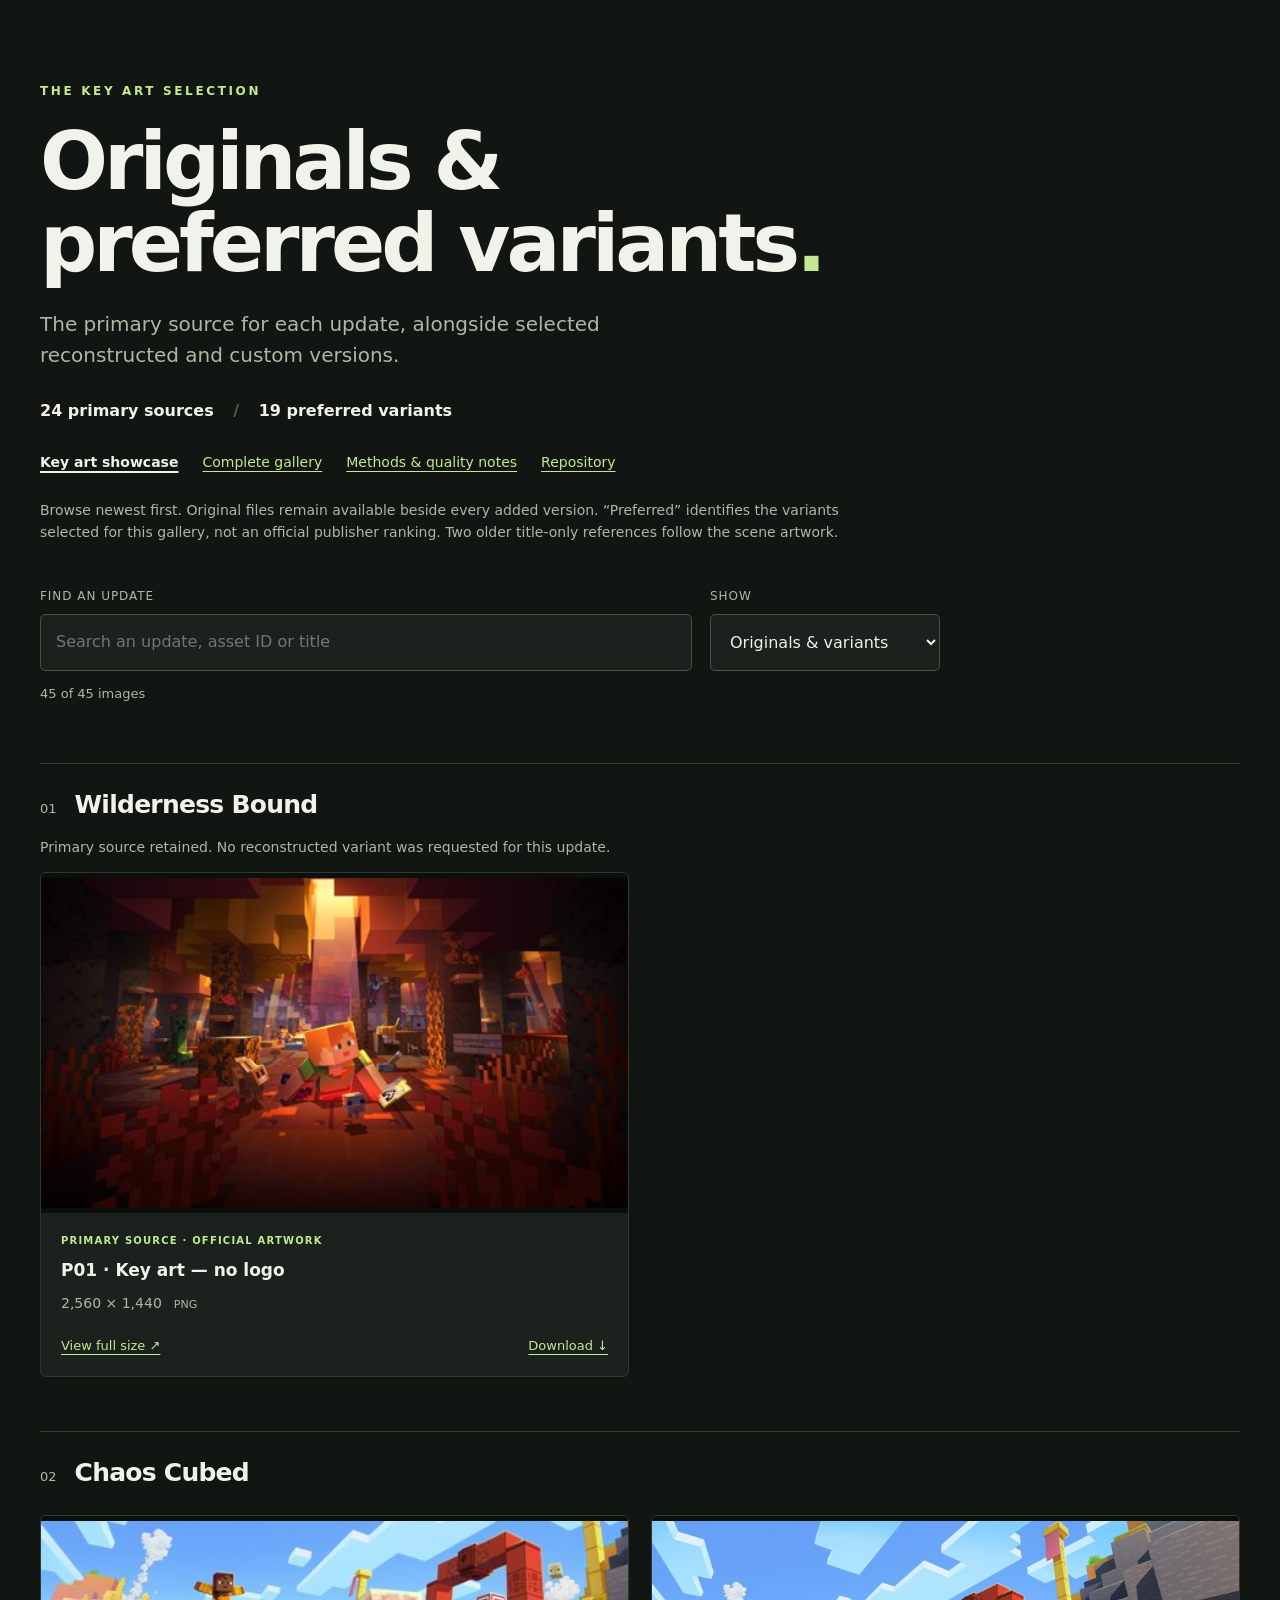
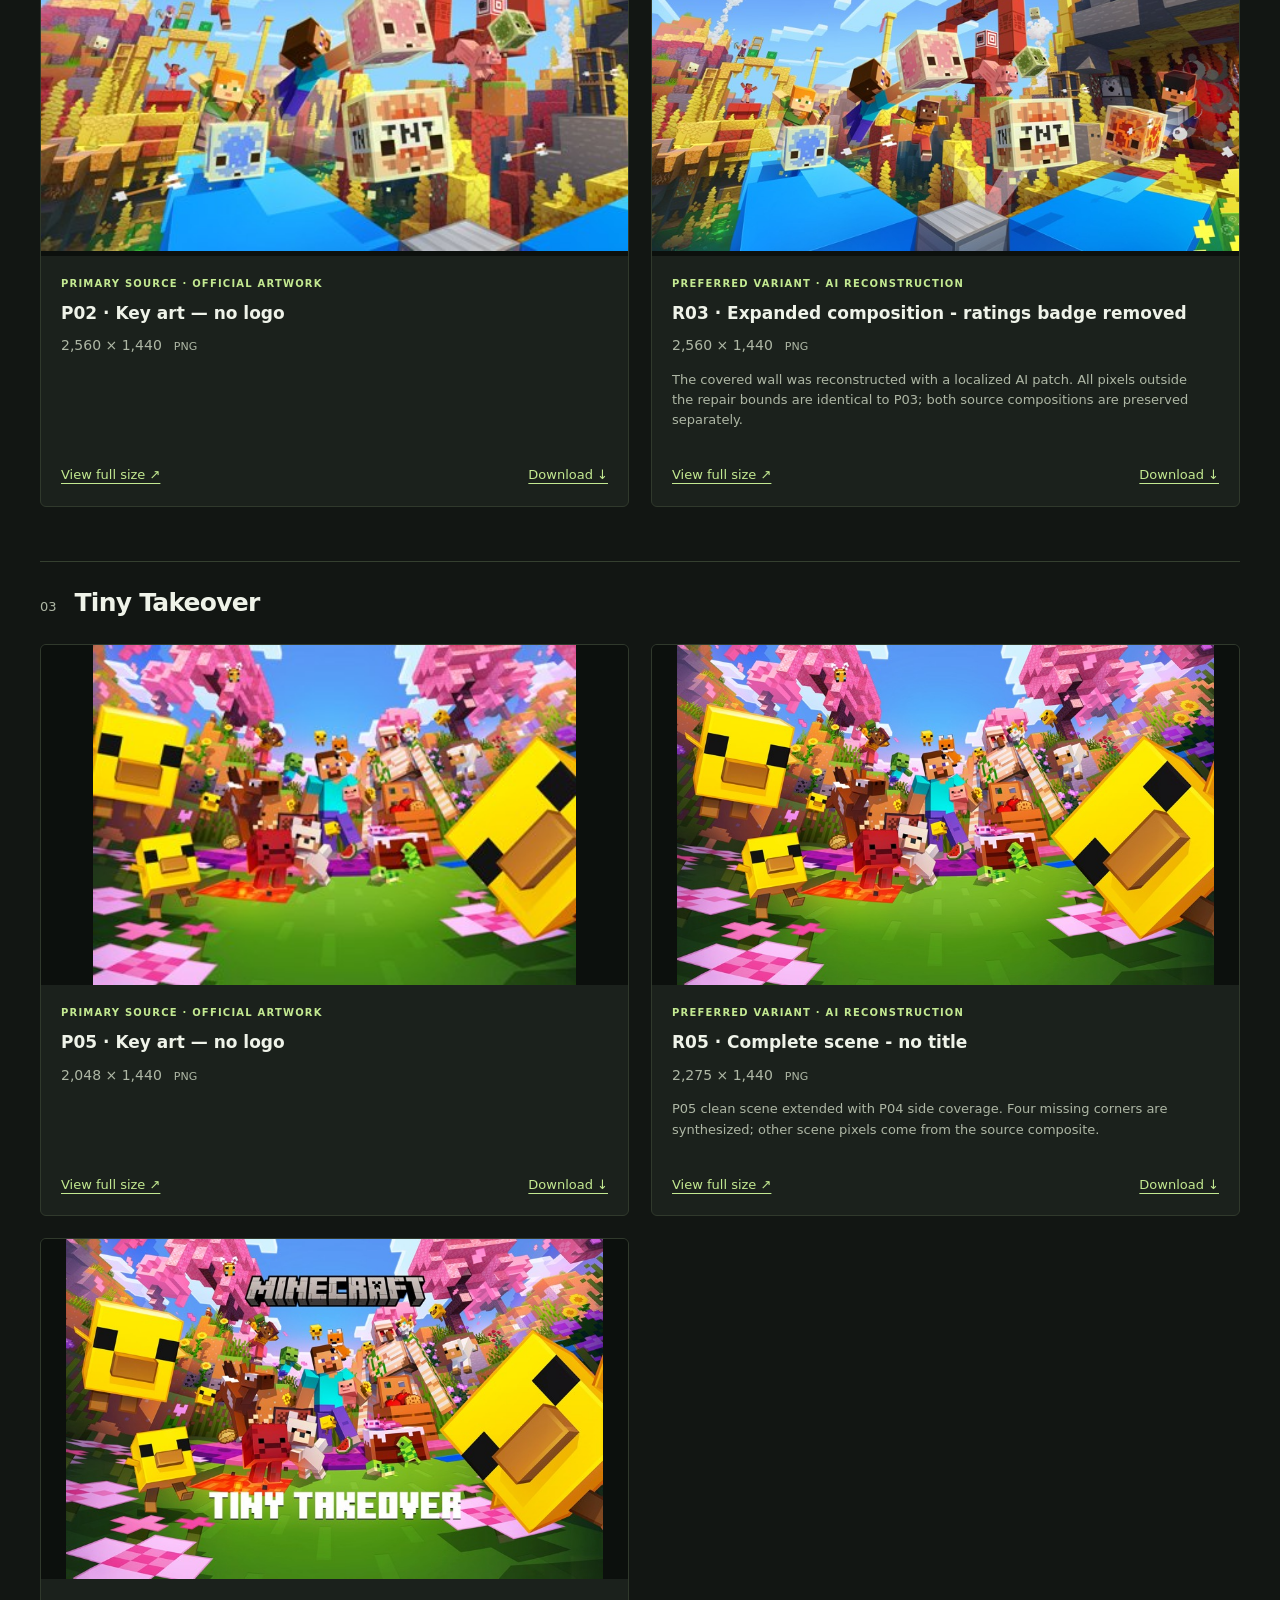
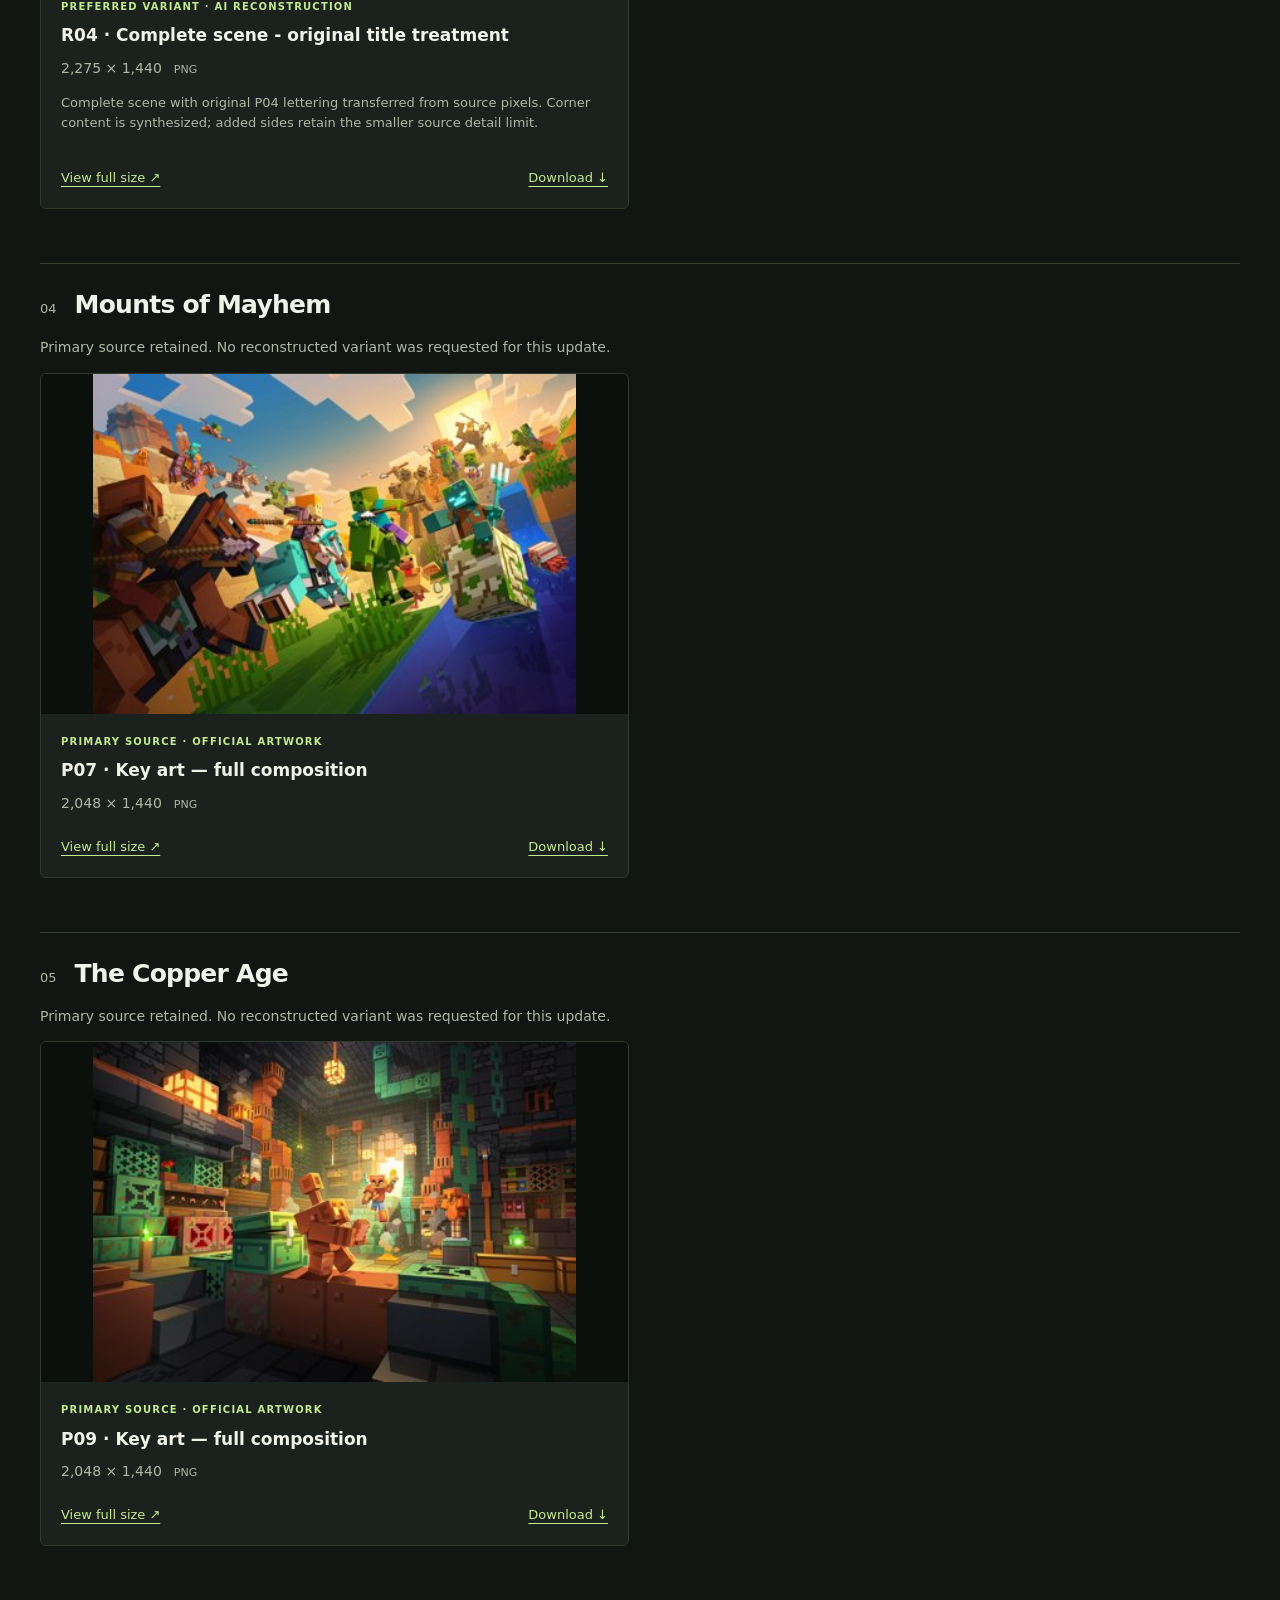
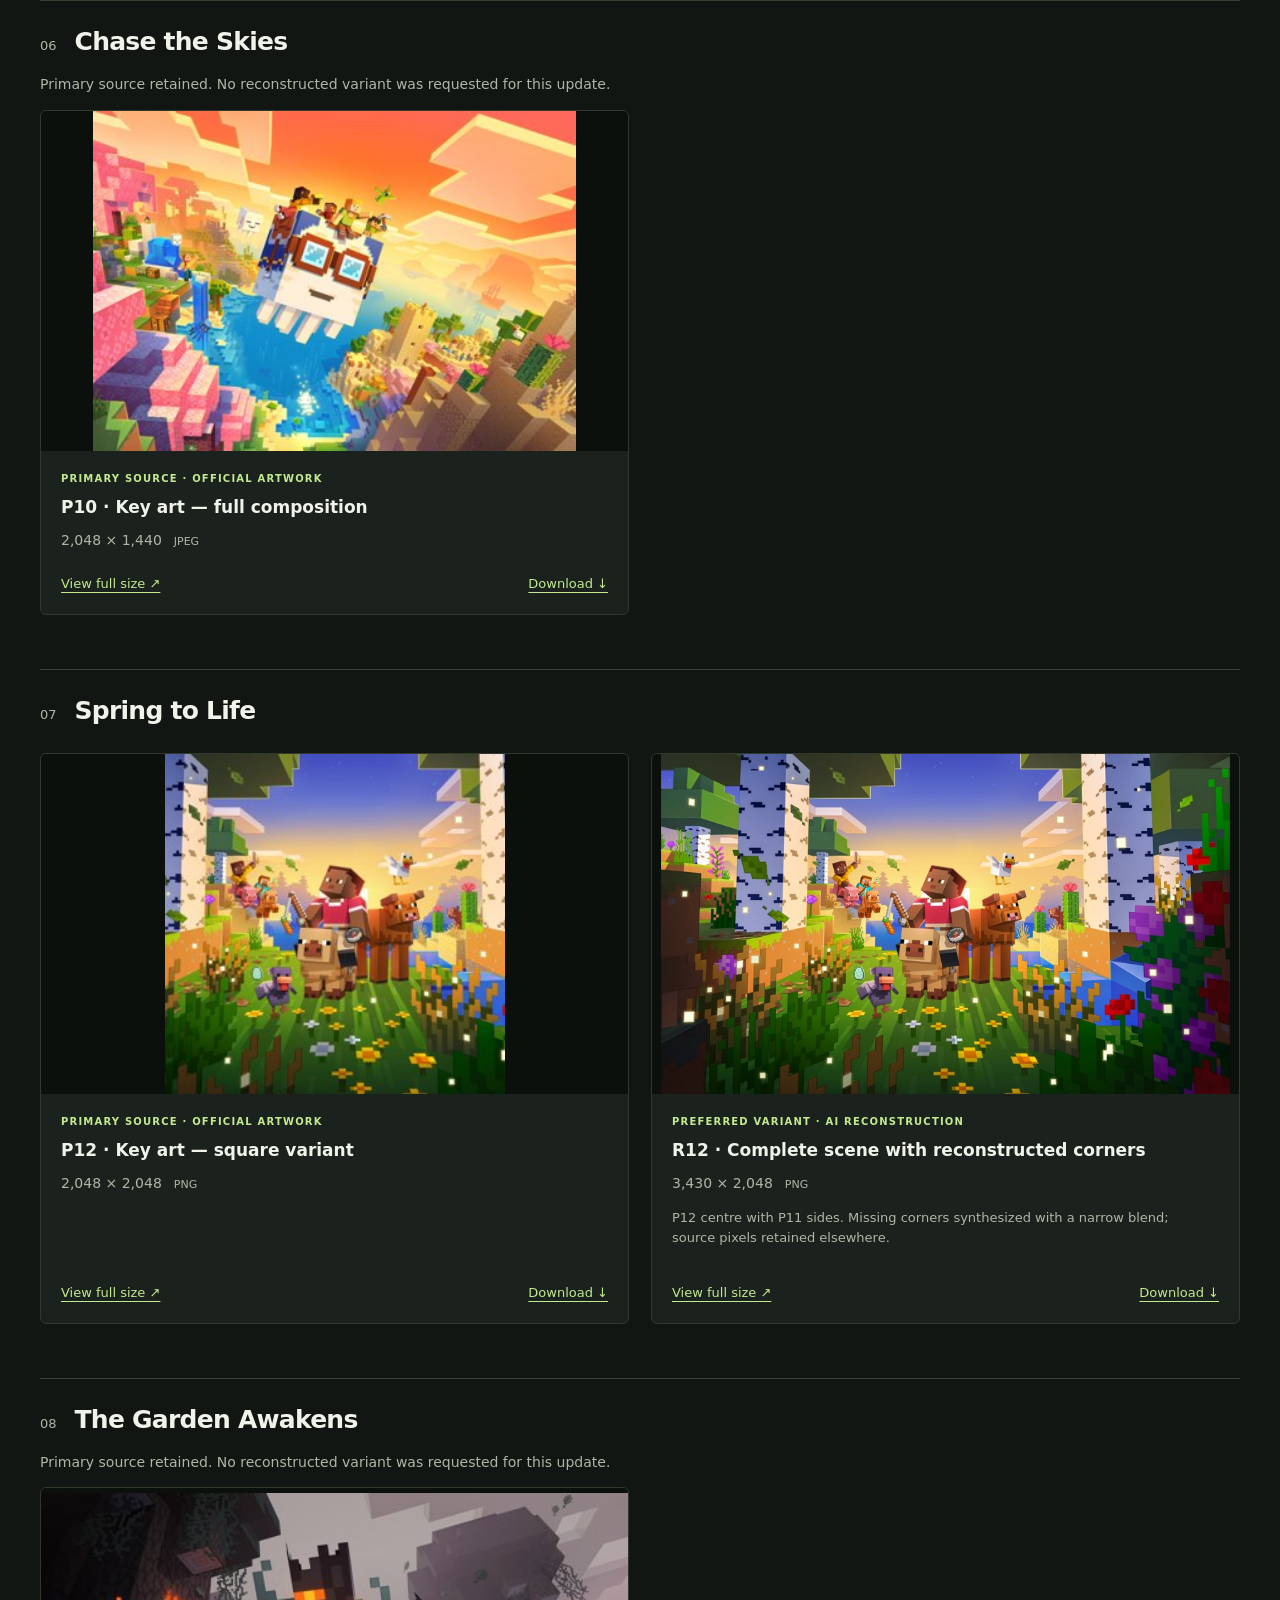
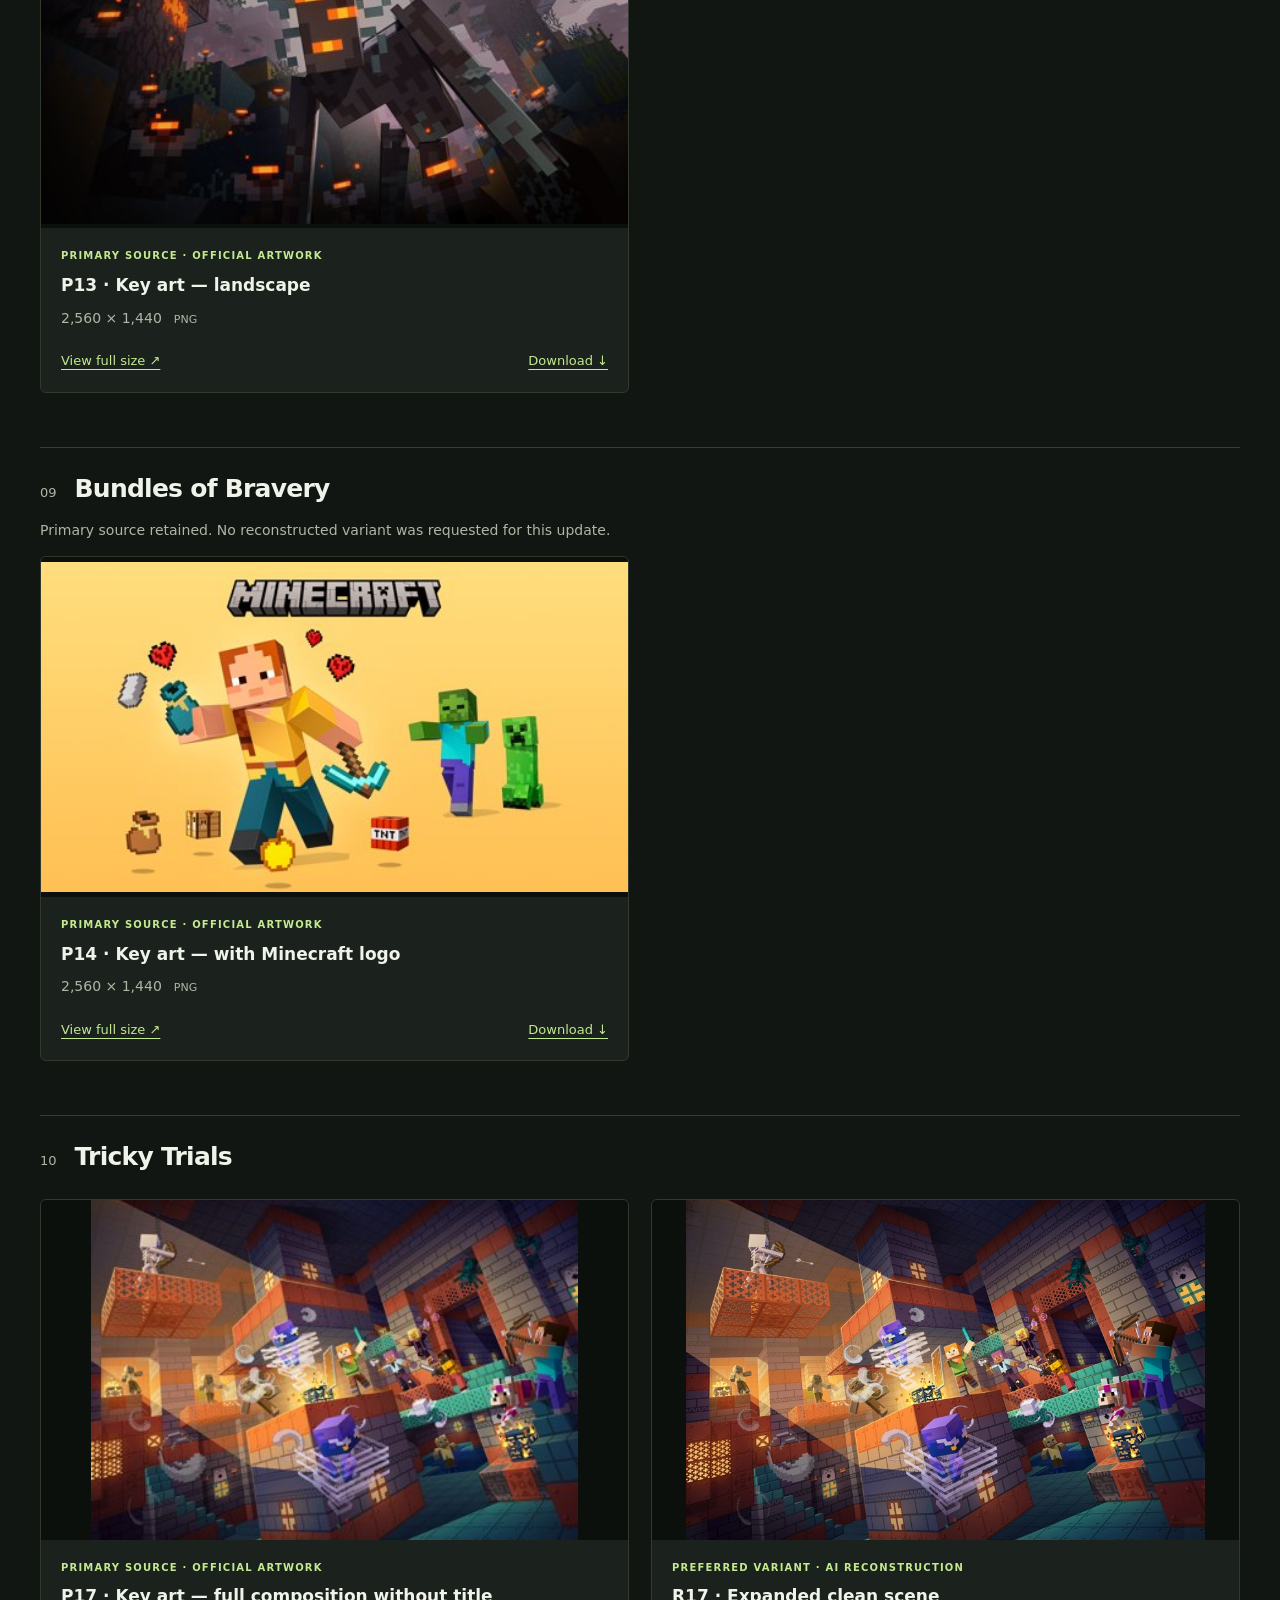
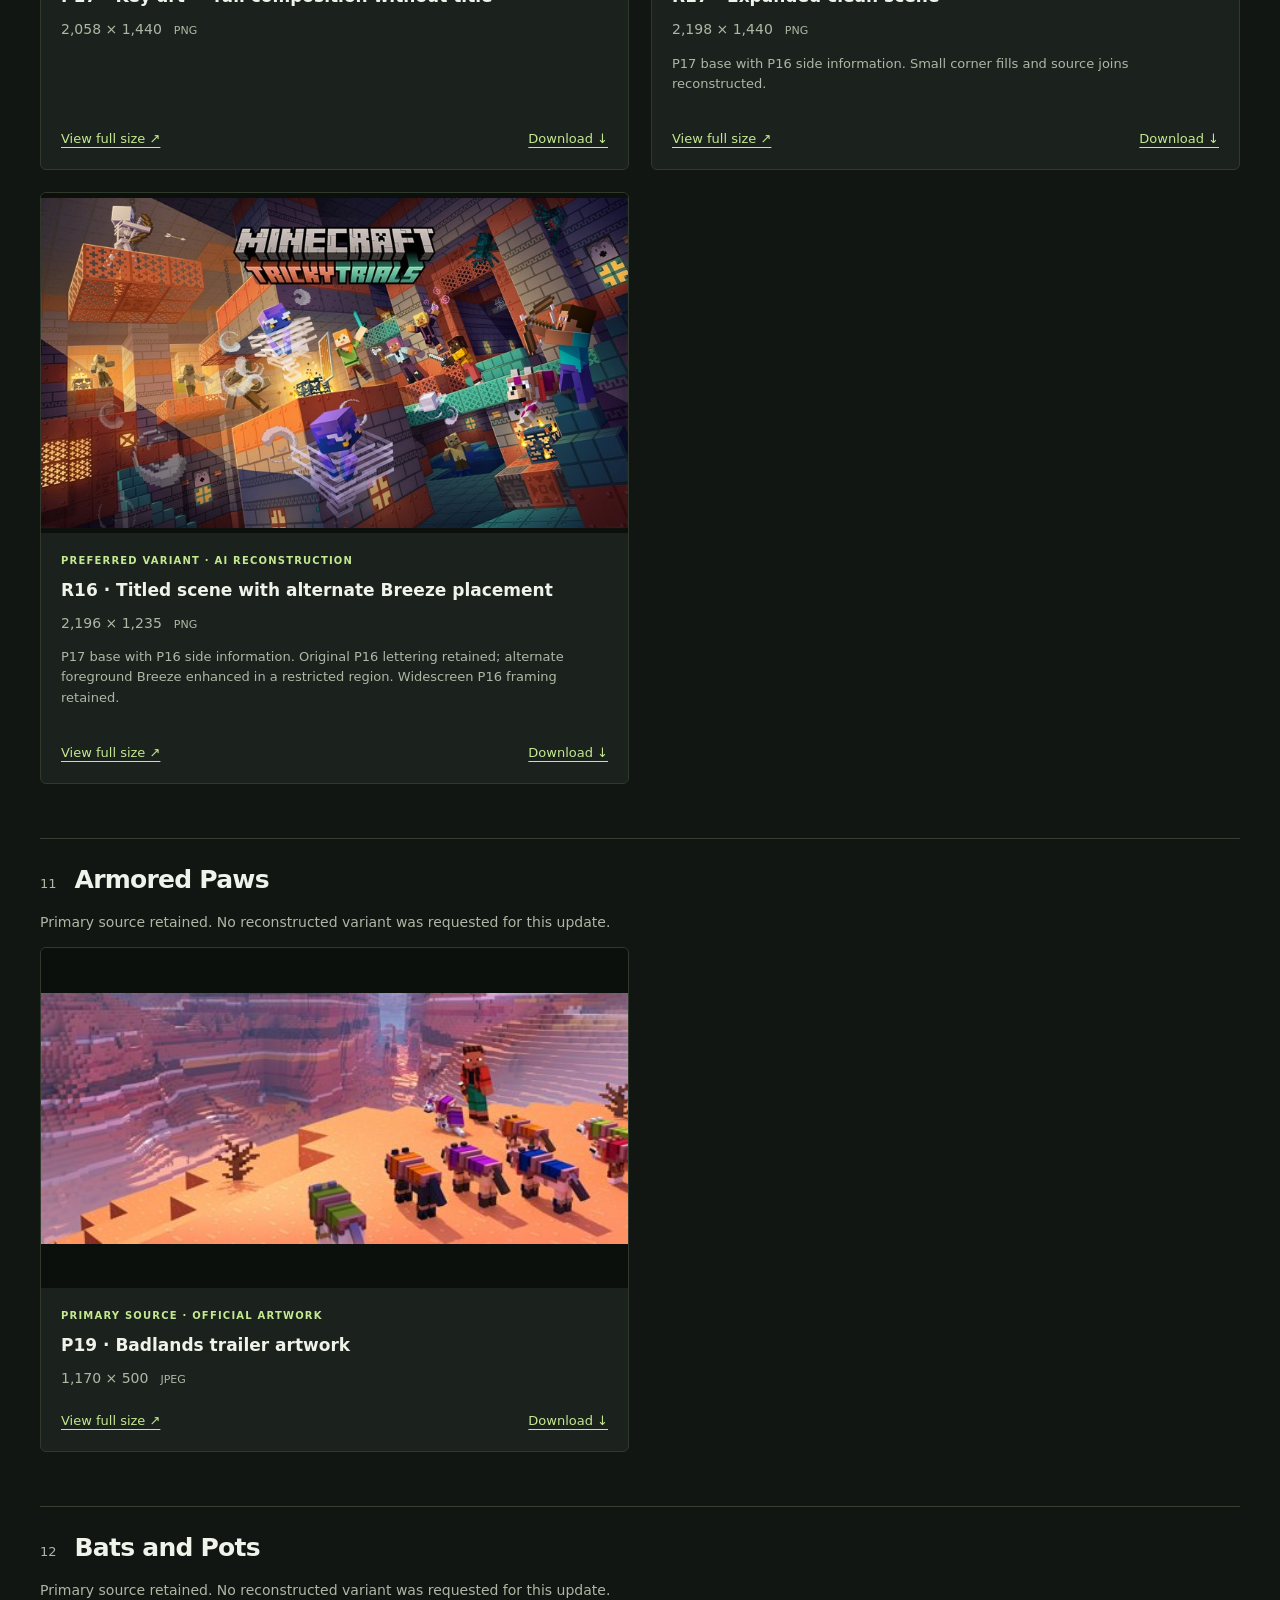
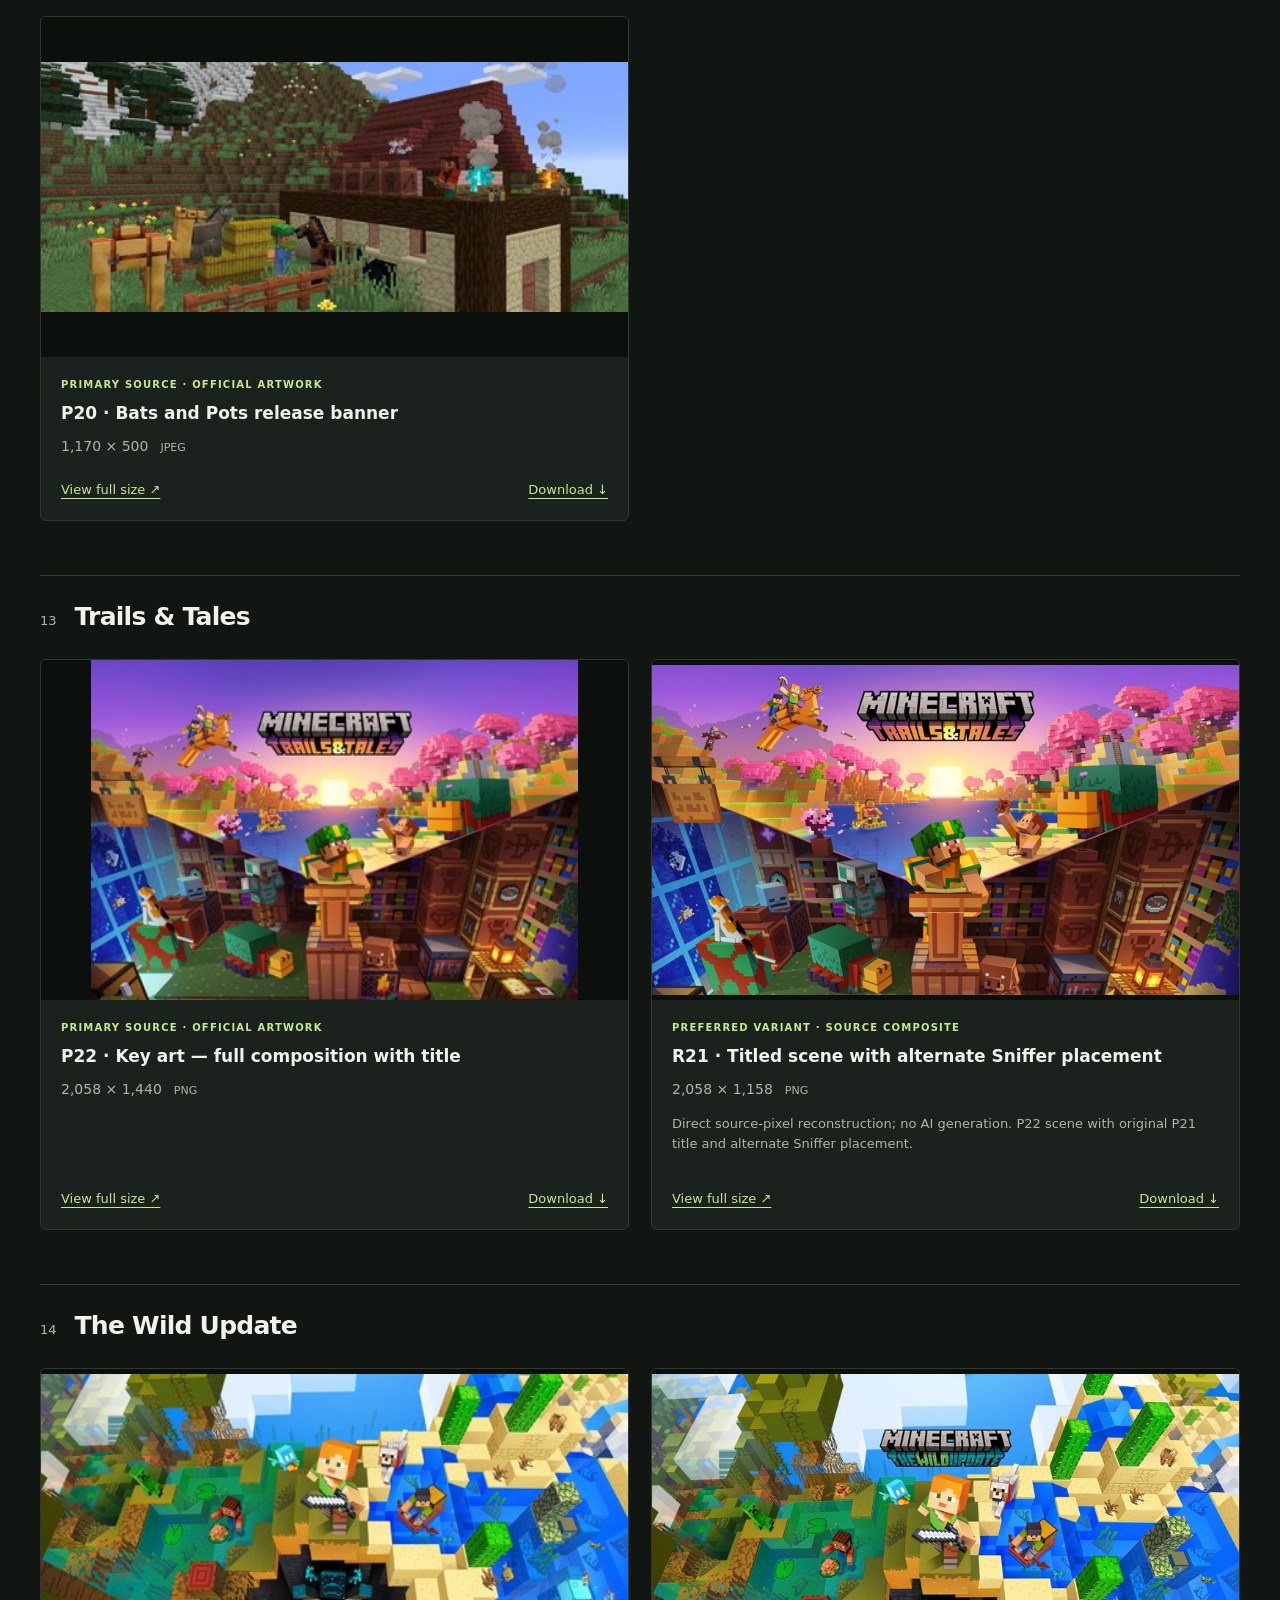
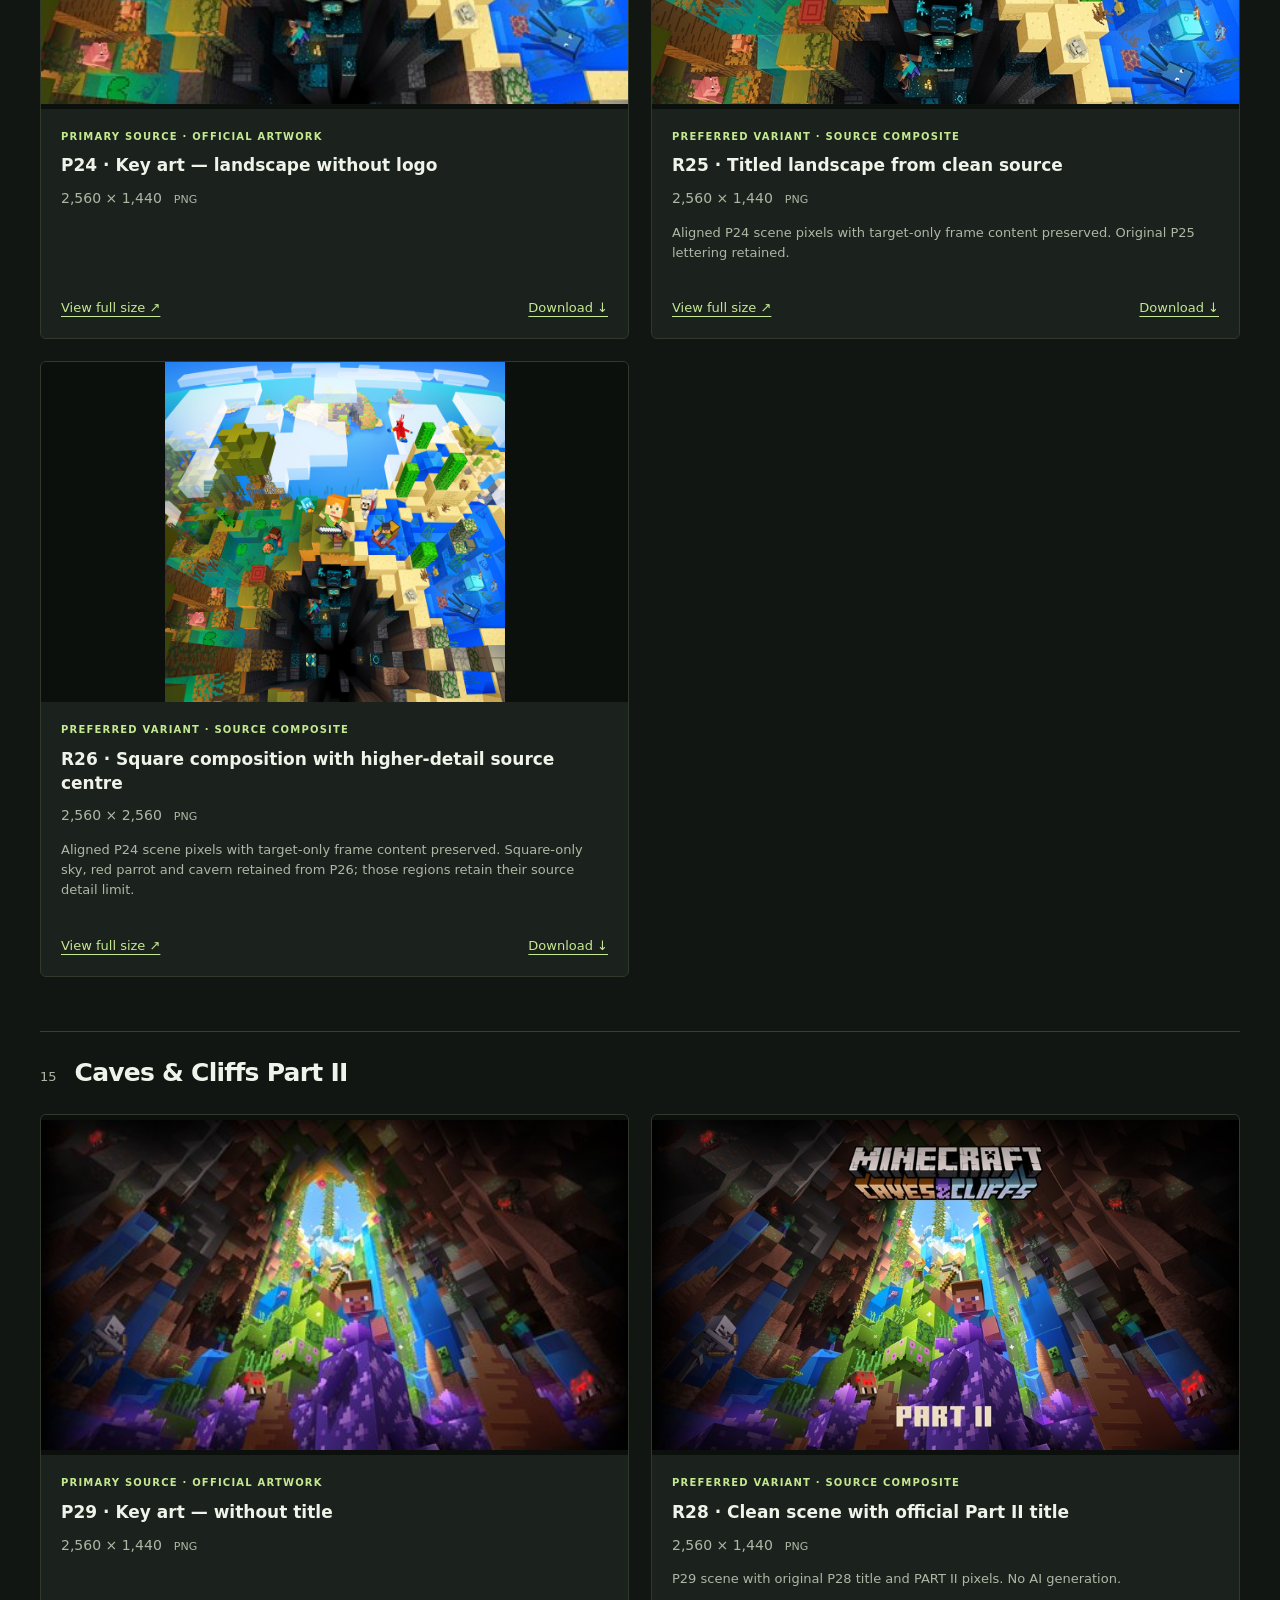
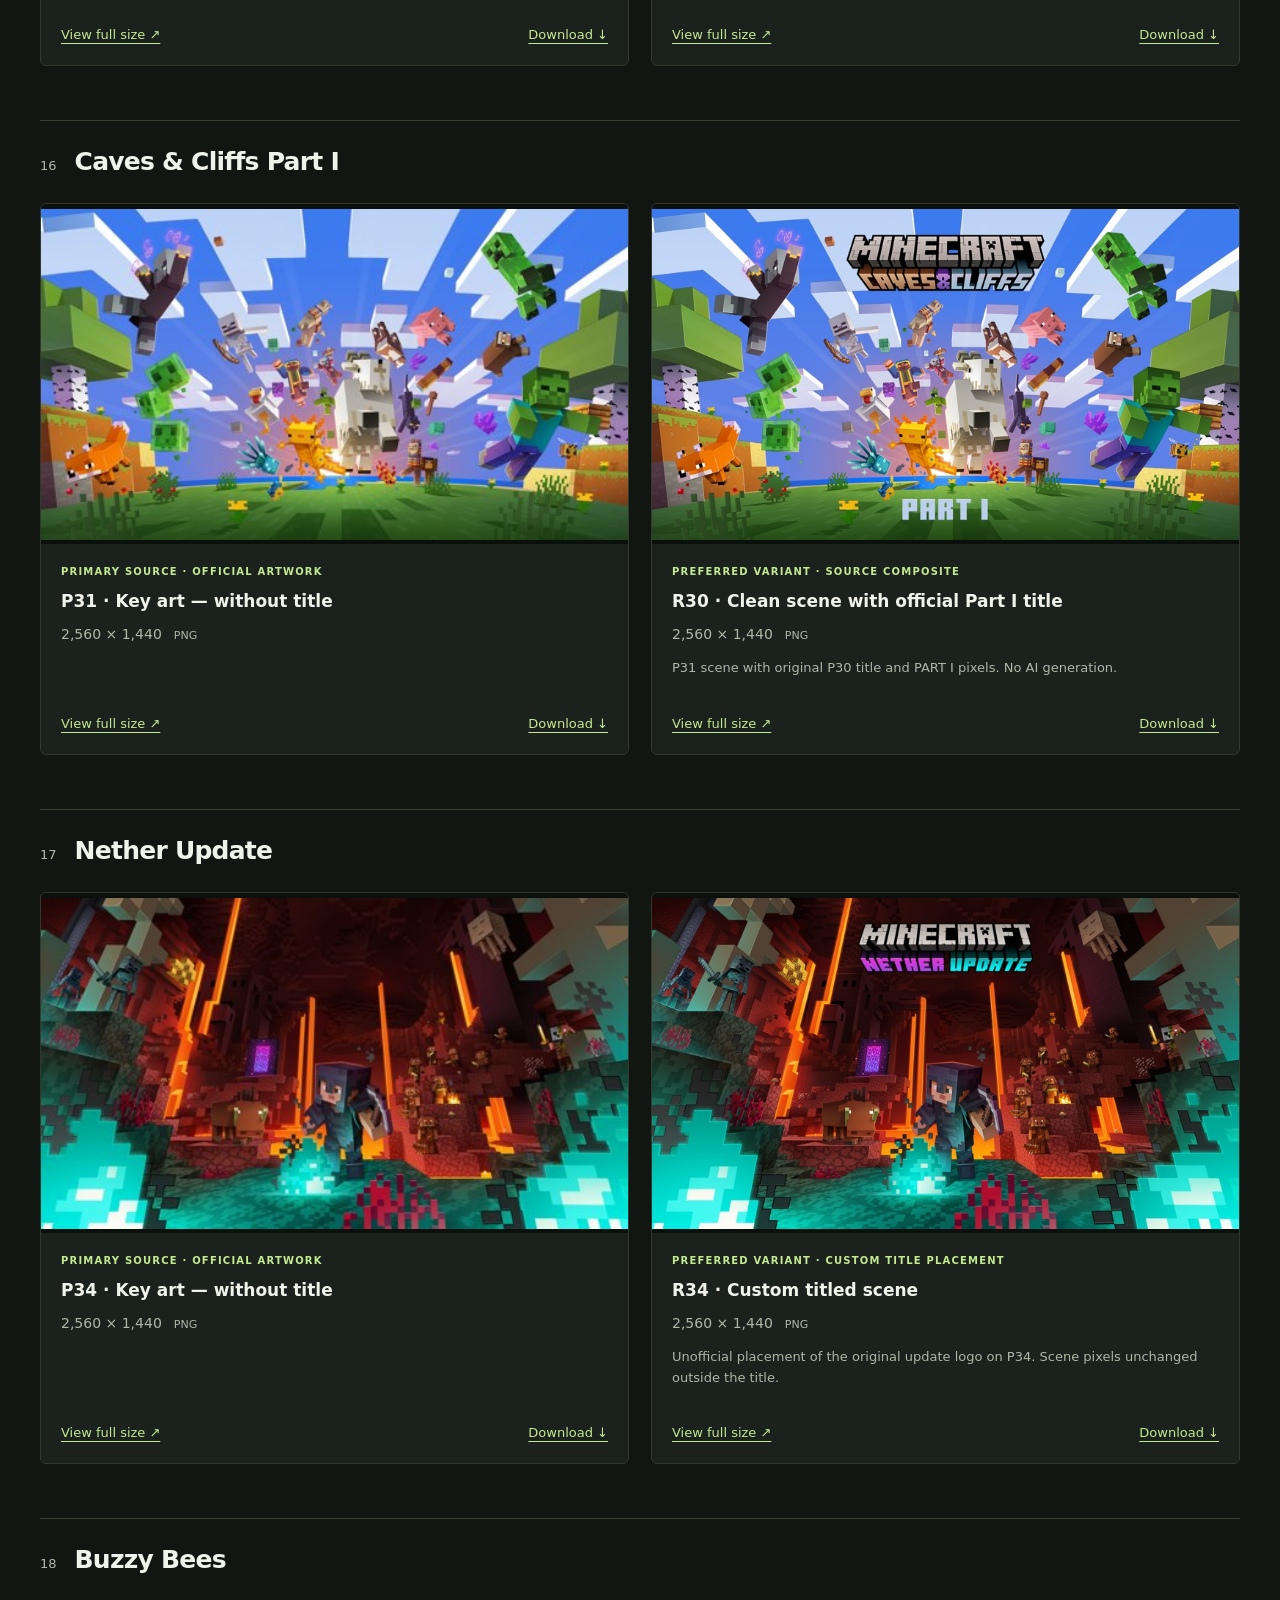
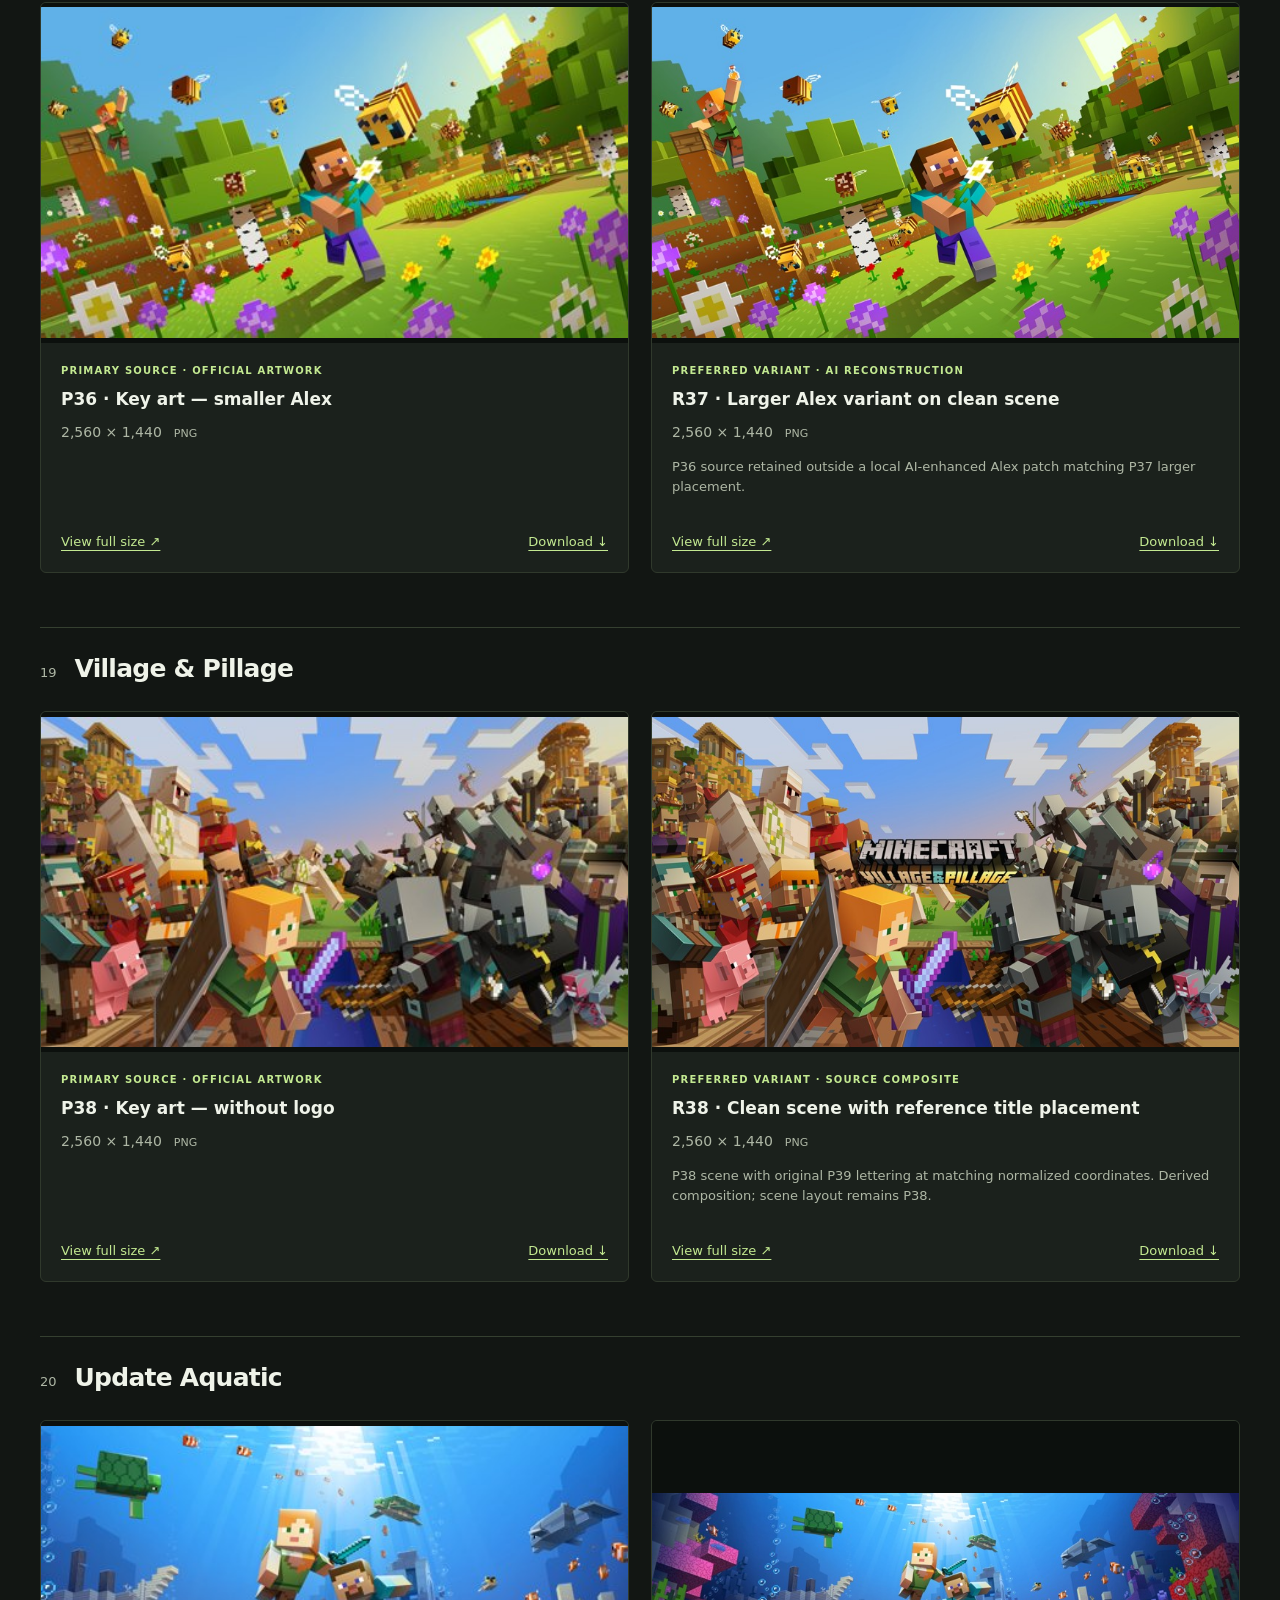
==== showcase.html @ 589e6657 "Add a curated showcase and GitHub Pages galleries" ====
<!doctype html><html lang="en"><head><meta charset="utf-8"><meta name="viewport" content="width=device-width,initial-scale=1"><meta name="description" content="Minecraft update key art: primary originals and selected reconstructed variants, newest first."><title>Key Art Showcase · Minecraft Update Artwork</title><link rel="stylesheet" href=".catalogue/style.css"><link rel="stylesheet" href=".catalogue/showcase.css"></head><body>
<header><p class="eyebrow">THE KEY ART SELECTION</p><h1>Originals &amp;<br>preferred variants<span>.</span></h1><p class="intro">The primary source for each update, alongside selected reconstructed and custom versions.</p>
<p class="stats">24 primary sources <span>/</span> 19 preferred variants</p>
<nav aria-label="Gallery navigation"><a href="showcase.html" aria-current="page">Key art showcase</a><a href="index.html">Complete gallery</a><a href="https://github.com/TQNL/minecraft-update-artwork/tree/ai-reconstruction/reconstruction/RESULTS.md">Methods &amp; quality notes</a><a href="https://github.com/TQNL/minecraft-update-artwork/tree/ai-reconstruction/">Repository</a></nav>
<p class="selection-note">Browse newest first. Original files remain available beside every added version. “Preferred” identifies the variants selected for this gallery, not an official publisher ranking. Two older title-only references follow the scene artwork.</p>
<div class="filters"><label for="search">Find an update</label><input id="search" type="search" placeholder="Search an update, asset ID or title"><label for="type">Show</label><select id="type"><option value="">Originals &amp; variants</option><option>Primary source</option><option>Preferred variant</option><option>Title reference</option></select></div><p id="count" role="status" aria-live="polite"></p></header><main>
<section class="update"><h2><span>01</span>Wilderness Bound</h2>
<p class="family-note">Primary source retained. No reconstructed variant was requested for this update.</p>
<div class="grid">
<article class="card" data-search="wilderness bound p01 key art — no logo official artwork" data-type="Primary source"><a class="image" href="artwork/01-wilderness-bound/key-art-no-logo-2560x1440.png" aria-label="View full-size P01: Key art — no logo"><img loading="lazy" src=".catalogue/previews/01.jpg" alt="Wilderness Bound: Key art — no logo"></a><div class="info"><p class="tag">Primary source · Official artwork</p><h3>P01 · Key art — no logo</h3><p class="dimensions">2,560 × 1,440<span>PNG</span></p>
<div class="links"><a href="artwork/01-wilderness-bound/key-art-no-logo-2560x1440.png">View full size ↗</a><a href="artwork/01-wilderness-bound/key-art-no-logo-2560x1440.png" download>Download ↓</a></div></div></article>
</div></section>
<section class="update"><h2><span>02</span>Chaos Cubed</h2>
<div class="grid">
<article class="card" data-search="chaos cubed p02 key art — no logo official artwork" data-type="Primary source"><a class="image" href="artwork/02-chaos-cubed/key-art-no-logo-2560x1440.png" aria-label="View full-size P02: Key art — no logo"><img loading="lazy" src=".catalogue/previews/02.jpg" alt="Chaos Cubed: Key art — no logo"></a><div class="info"><p class="tag">Primary source · Official artwork</p><h3>P02 · Key art — no logo</h3><p class="dimensions">2,560 × 1,440<span>PNG</span></p>
<div class="links"><a href="artwork/02-chaos-cubed/key-art-no-logo-2560x1440.png">View full size ↗</a><a href="artwork/02-chaos-cubed/key-art-no-logo-2560x1440.png" download>Download ↓</a></div></div></article>
<article class="card" data-search="chaos cubed r03 expanded composition - ratings badge removed ai reconstruction" data-type="Preferred variant"><a class="image" href="artwork/02-chaos-cubed/expanded-composition-rating-removed-2560x1440.png" aria-label="View full-size R03: Expanded composition - ratings badge removed"><img loading="lazy" src=".catalogue/previews/R03.jpg" alt="Chaos Cubed: Expanded composition - ratings badge removed"></a><div class="info"><p class="tag">Preferred variant · AI reconstruction</p><h3>R03 · Expanded composition - ratings badge removed</h3><p class="dimensions">2,560 × 1,440<span>PNG</span></p>
<p class="note">The covered wall was reconstructed with a localized AI patch. All pixels outside the repair bounds are identical to P03; both source compositions are preserved separately.</p>
<div class="links"><a href="artwork/02-chaos-cubed/expanded-composition-rating-removed-2560x1440.png">View full size ↗</a><a href="artwork/02-chaos-cubed/expanded-composition-rating-removed-2560x1440.png" download>Download ↓</a></div></div></article>
</div></section>
<section class="update"><h2><span>03</span>Tiny Takeover</h2>
<div class="grid">
<article class="card" data-search="tiny takeover p05 key art — no logo official artwork" data-type="Primary source"><a class="image" href="artwork/03-tiny-takeover/key-art-no-logo-2048x1440.png" aria-label="View full-size P05: Key art — no logo"><img loading="lazy" src=".catalogue/previews/05.jpg" alt="Tiny Takeover: Key art — no logo"></a><div class="info"><p class="tag">Primary source · Official artwork</p><h3>P05 · Key art — no logo</h3><p class="dimensions">2,048 × 1,440<span>PNG</span></p>
<div class="links"><a href="artwork/03-tiny-takeover/key-art-no-logo-2048x1440.png">View full size ↗</a><a href="artwork/03-tiny-takeover/key-art-no-logo-2048x1440.png" download>Download ↓</a></div></div></article>
<article class="card" data-search="tiny takeover r05 complete scene - no title ai reconstruction" data-type="Preferred variant"><a class="image" href="artwork/03-tiny-takeover/complete-scene-no-title-2275x1440.png" aria-label="View full-size R05: Complete scene - no title"><img loading="lazy" src=".catalogue/previews/R05.jpg" alt="Tiny Takeover: Complete scene - no title"></a><div class="info"><p class="tag">Preferred variant · AI reconstruction</p><h3>R05 · Complete scene - no title</h3><p class="dimensions">2,275 × 1,440<span>PNG</span></p>
<p class="note">P05 clean scene extended with P04 side coverage. Four missing corners are synthesized; other scene pixels come from the source composite.</p>
<div class="links"><a href="artwork/03-tiny-takeover/complete-scene-no-title-2275x1440.png">View full size ↗</a><a href="artwork/03-tiny-takeover/complete-scene-no-title-2275x1440.png" download>Download ↓</a></div></div></article>
<article class="card" data-search="tiny takeover r04 complete scene - original title treatment ai reconstruction" data-type="Preferred variant"><a class="image" href="artwork/03-tiny-takeover/complete-scene-with-title-2275x1440.png" aria-label="View full-size R04: Complete scene - original title treatment"><img loading="lazy" src=".catalogue/previews/R04.jpg" alt="Tiny Takeover: Complete scene - original title treatment"></a><div class="info"><p class="tag">Preferred variant · AI reconstruction</p><h3>R04 · Complete scene - original title treatment</h3><p class="dimensions">2,275 × 1,440<span>PNG</span></p>
<p class="note">Complete scene with original P04 lettering transferred from source pixels. Corner content is synthesized; added sides retain the smaller source detail limit.</p>
<div class="links"><a href="artwork/03-tiny-takeover/complete-scene-with-title-2275x1440.png">View full size ↗</a><a href="artwork/03-tiny-takeover/complete-scene-with-title-2275x1440.png" download>Download ↓</a></div></div></article>
</div></section>
<section class="update"><h2><span>04</span>Mounts of Mayhem</h2>
<p class="family-note">Primary source retained. No reconstructed variant was requested for this update.</p>
<div class="grid">
<article class="card" data-search="mounts of mayhem p07 key art — full composition official artwork" data-type="Primary source"><a class="image" href="artwork/04-mounts-of-mayhem/key-art-full-composition-2048x1440.png" aria-label="View full-size P07: Key art — full composition"><img loading="lazy" src=".catalogue/previews/07.jpg" alt="Mounts of Mayhem: Key art — full composition"></a><div class="info"><p class="tag">Primary source · Official artwork</p><h3>P07 · Key art — full composition</h3><p class="dimensions">2,048 × 1,440<span>PNG</span></p>
<div class="links"><a href="artwork/04-mounts-of-mayhem/key-art-full-composition-2048x1440.png">View full size ↗</a><a href="artwork/04-mounts-of-mayhem/key-art-full-composition-2048x1440.png" download>Download ↓</a></div></div></article>
</div></section>
<section class="update"><h2><span>05</span>The Copper Age</h2>
<p class="family-note">Primary source retained. No reconstructed variant was requested for this update.</p>
<div class="grid">
<article class="card" data-search="the copper age p09 key art — full composition official artwork" data-type="Primary source"><a class="image" href="artwork/05-the-copper-age/key-art-full-composition-2048x1440.png" aria-label="View full-size P09: Key art — full composition"><img loading="lazy" src=".catalogue/previews/09.jpg" alt="The Copper Age: Key art — full composition"></a><div class="info"><p class="tag">Primary source · Official artwork</p><h3>P09 · Key art — full composition</h3><p class="dimensions">2,048 × 1,440<span>PNG</span></p>
<div class="links"><a href="artwork/05-the-copper-age/key-art-full-composition-2048x1440.png">View full size ↗</a><a href="artwork/05-the-copper-age/key-art-full-composition-2048x1440.png" download>Download ↓</a></div></div></article>
</div></section>
<section class="update"><h2><span>06</span>Chase the Skies</h2>
<p class="family-note">Primary source retained. No reconstructed variant was requested for this update.</p>
<div class="grid">
<article class="card" data-search="chase the skies p10 key art — full composition official artwork" data-type="Primary source"><a class="image" href="artwork/06-chase-the-skies/key-art-full-composition-2048x1440.jpg" aria-label="View full-size P10: Key art — full composition"><img loading="lazy" src=".catalogue/previews/10.jpg" alt="Chase the Skies: Key art — full composition"></a><div class="info"><p class="tag">Primary source · Official artwork</p><h3>P10 · Key art — full composition</h3><p class="dimensions">2,048 × 1,440<span>JPEG</span></p>
<div class="links"><a href="artwork/06-chase-the-skies/key-art-full-composition-2048x1440.jpg">View full size ↗</a><a href="artwork/06-chase-the-skies/key-art-full-composition-2048x1440.jpg" download>Download ↓</a></div></div></article>
</div></section>
<section class="update"><h2><span>07</span>Spring to Life</h2>
<div class="grid">
<article class="card" data-search="spring to life p12 key art — square variant official artwork" data-type="Primary source"><a class="image" href="artwork/07-spring-to-life/key-art-square-variant-2048x2048.png" aria-label="View full-size P12: Key art — square variant"><img loading="lazy" src=".catalogue/previews/12.jpg" alt="Spring to Life: Key art — square variant"></a><div class="info"><p class="tag">Primary source · Official artwork</p><h3>P12 · Key art — square variant</h3><p class="dimensions">2,048 × 2,048<span>PNG</span></p>
<div class="links"><a href="artwork/07-spring-to-life/key-art-square-variant-2048x2048.png">View full size ↗</a><a href="artwork/07-spring-to-life/key-art-square-variant-2048x2048.png" download>Download ↓</a></div></div></article>
<article class="card" data-search="spring to life r12 complete scene with reconstructed corners ai reconstruction" data-type="Preferred variant"><a class="image" href="artwork/07-spring-to-life/complete-scene-3430x2048.png" aria-label="View full-size R12: Complete scene with reconstructed corners"><img loading="lazy" src=".catalogue/previews/R12.jpg" alt="Spring to Life: Complete scene with reconstructed corners"></a><div class="info"><p class="tag">Preferred variant · AI reconstruction</p><h3>R12 · Complete scene with reconstructed corners</h3><p class="dimensions">3,430 × 2,048<span>PNG</span></p>
<p class="note">P12 centre with P11 sides. Missing corners synthesized with a narrow blend; source pixels retained elsewhere.</p>
<div class="links"><a href="artwork/07-spring-to-life/complete-scene-3430x2048.png">View full size ↗</a><a href="artwork/07-spring-to-life/complete-scene-3430x2048.png" download>Download ↓</a></div></div></article>
</div></section>
<section class="update"><h2><span>08</span>The Garden Awakens</h2>
<p class="family-note">Primary source retained. No reconstructed variant was requested for this update.</p>
<div class="grid">
<article class="card" data-search="the garden awakens p13 key art — landscape official artwork" data-type="Primary source"><a class="image" href="artwork/08-the-garden-awakens/key-art-landscape-2560x1440.png" aria-label="View full-size P13: Key art — landscape"><img loading="lazy" src=".catalogue/previews/13.jpg" alt="The Garden Awakens: Key art — landscape"></a><div class="info"><p class="tag">Primary source · Official artwork</p><h3>P13 · Key art — landscape</h3><p class="dimensions">2,560 × 1,440<span>PNG</span></p>
<div class="links"><a href="artwork/08-the-garden-awakens/key-art-landscape-2560x1440.png">View full size ↗</a><a href="artwork/08-the-garden-awakens/key-art-landscape-2560x1440.png" download>Download ↓</a></div></div></article>
</div></section>
<section class="update"><h2><span>09</span>Bundles of Bravery</h2>
<p class="family-note">Primary source retained. No reconstructed variant was requested for this update.</p>
<div class="grid">
<article class="card" data-search="bundles of bravery p14 key art — with minecraft logo official artwork" data-type="Primary source"><a class="image" href="artwork/09-bundles-of-bravery/key-art-with-minecraft-logo-2560x1440.png" aria-label="View full-size P14: Key art — with Minecraft logo"><img loading="lazy" src=".catalogue/previews/14.jpg" alt="Bundles of Bravery: Key art — with Minecraft logo"></a><div class="info"><p class="tag">Primary source · Official artwork</p><h3>P14 · Key art — with Minecraft logo</h3><p class="dimensions">2,560 × 1,440<span>PNG</span></p>
<div class="links"><a href="artwork/09-bundles-of-bravery/key-art-with-minecraft-logo-2560x1440.png">View full size ↗</a><a href="artwork/09-bundles-of-bravery/key-art-with-minecraft-logo-2560x1440.png" download>Download ↓</a></div></div></article>
</div></section>
<section class="update"><h2><span>10</span>Tricky Trials</h2>
<div class="grid">
<article class="card" data-search="tricky trials p17 key art — full composition without title official artwork" data-type="Primary source"><a class="image" href="artwork/10-tricky-trials/key-art-full-composition-without-title-2058x1440.png" aria-label="View full-size P17: Key art — full composition without title"><img loading="lazy" src=".catalogue/previews/17.jpg" alt="Tricky Trials: Key art — full composition without title"></a><div class="info"><p class="tag">Primary source · Official artwork</p><h3>P17 · Key art — full composition without title</h3><p class="dimensions">2,058 × 1,440<span>PNG</span></p>
<div class="links"><a href="artwork/10-tricky-trials/key-art-full-composition-without-title-2058x1440.png">View full size ↗</a><a href="artwork/10-tricky-trials/key-art-full-composition-without-title-2058x1440.png" download>Download ↓</a></div></div></article>
<article class="card" data-search="tricky trials r17 expanded clean scene ai reconstruction" data-type="Preferred variant"><a class="image" href="artwork/10-tricky-trials/expanded-clean-scene-2198x1440.png" aria-label="View full-size R17: Expanded clean scene"><img loading="lazy" src=".catalogue/previews/R17.jpg" alt="Tricky Trials: Expanded clean scene"></a><div class="info"><p class="tag">Preferred variant · AI reconstruction</p><h3>R17 · Expanded clean scene</h3><p class="dimensions">2,198 × 1,440<span>PNG</span></p>
<p class="note">P17 base with P16 side information. Small corner fills and source joins reconstructed.</p>
<div class="links"><a href="artwork/10-tricky-trials/expanded-clean-scene-2198x1440.png">View full size ↗</a><a href="artwork/10-tricky-trials/expanded-clean-scene-2198x1440.png" download>Download ↓</a></div></div></article>
<article class="card" data-search="tricky trials r16 titled scene with alternate breeze placement ai reconstruction" data-type="Preferred variant"><a class="image" href="artwork/10-tricky-trials/titled-breeze-variant-2196x1235.png" aria-label="View full-size R16: Titled scene with alternate Breeze placement"><img loading="lazy" src=".catalogue/previews/R16.jpg" alt="Tricky Trials: Titled scene with alternate Breeze placement"></a><div class="info"><p class="tag">Preferred variant · AI reconstruction</p><h3>R16 · Titled scene with alternate Breeze placement</h3><p class="dimensions">2,196 × 1,235<span>PNG</span></p>
<p class="note">P17 base with P16 side information. Original P16 lettering retained; alternate foreground Breeze enhanced in a restricted region. Widescreen P16 framing retained.</p>
<div class="links"><a href="artwork/10-tricky-trials/titled-breeze-variant-2196x1235.png">View full size ↗</a><a href="artwork/10-tricky-trials/titled-breeze-variant-2196x1235.png" download>Download ↓</a></div></div></article>
</div></section>
<section class="update"><h2><span>11</span>Armored Paws</h2>
<p class="family-note">Primary source retained. No reconstructed variant was requested for this update.</p>
<div class="grid">
<article class="card" data-search="armored paws p19 badlands trailer artwork official artwork" data-type="Primary source"><a class="image" href="artwork/11-armored-paws/badlands-trailer-artwork-1170x500.jpg" aria-label="View full-size P19: Badlands trailer artwork"><img loading="lazy" src=".catalogue/previews/19.jpg" alt="Armored Paws: Badlands trailer artwork"></a><div class="info"><p class="tag">Primary source · Official artwork</p><h3>P19 · Badlands trailer artwork</h3><p class="dimensions">1,170 × 500<span>JPEG</span></p>
<div class="links"><a href="artwork/11-armored-paws/badlands-trailer-artwork-1170x500.jpg">View full size ↗</a><a href="artwork/11-armored-paws/badlands-trailer-artwork-1170x500.jpg" download>Download ↓</a></div></div></article>
</div></section>
<section class="update"><h2><span>12</span>Bats and Pots</h2>
<p class="family-note">Primary source retained. No reconstructed variant was requested for this update.</p>
<div class="grid">
<article class="card" data-search="bats and pots p20 bats and pots release banner official artwork" data-type="Primary source"><a class="image" href="artwork/12-bats-and-pots/bats-and-pots-release-banner-1170x500.jpg" aria-label="View full-size P20: Bats and Pots release banner"><img loading="lazy" src=".catalogue/previews/20.jpg" alt="Bats and Pots: Bats and Pots release banner"></a><div class="info"><p class="tag">Primary source · Official artwork</p><h3>P20 · Bats and Pots release banner</h3><p class="dimensions">1,170 × 500<span>JPEG</span></p>
<div class="links"><a href="artwork/12-bats-and-pots/bats-and-pots-release-banner-1170x500.jpg">View full size ↗</a><a href="artwork/12-bats-and-pots/bats-and-pots-release-banner-1170x500.jpg" download>Download ↓</a></div></div></article>
</div></section>
<section class="update"><h2><span>13</span>Trails &amp; Tales</h2>
<div class="grid">
<article class="card" data-search="trails &amp; tales p22 key art — full composition with title official artwork" data-type="Primary source"><a class="image" href="artwork/13-trails-tales/key-art-full-composition-with-title-2058x1440.png" aria-label="View full-size P22: Key art — full composition with title"><img loading="lazy" src=".catalogue/previews/22.jpg" alt="Trails &amp; Tales: Key art — full composition with title"></a><div class="info"><p class="tag">Primary source · Official artwork</p><h3>P22 · Key art — full composition with title</h3><p class="dimensions">2,058 × 1,440<span>PNG</span></p>
<div class="links"><a href="artwork/13-trails-tales/key-art-full-composition-with-title-2058x1440.png">View full size ↗</a><a href="artwork/13-trails-tales/key-art-full-composition-with-title-2058x1440.png" download>Download ↓</a></div></div></article>
<article class="card" data-search="trails &amp; tales r21 titled scene with alternate sniffer placement source composite" data-type="Preferred variant"><a class="image" href="artwork/13-trails-tales/titled-alternate-sniffer-2058x1158.png" aria-label="View full-size R21: Titled scene with alternate Sniffer placement"><img loading="lazy" src=".catalogue/previews/R21.jpg" alt="Trails &amp; Tales: Titled scene with alternate Sniffer placement"></a><div class="info"><p class="tag">Preferred variant · Source composite</p><h3>R21 · Titled scene with alternate Sniffer placement</h3><p class="dimensions">2,058 × 1,158<span>PNG</span></p>
<p class="note">Direct source-pixel reconstruction; no AI generation. P22 scene with original P21 title and alternate Sniffer placement.</p>
<div class="links"><a href="artwork/13-trails-tales/titled-alternate-sniffer-2058x1158.png">View full size ↗</a><a href="artwork/13-trails-tales/titled-alternate-sniffer-2058x1158.png" download>Download ↓</a></div></div></article>
</div></section>
<section class="update"><h2><span>14</span>The Wild Update</h2>
<div class="grid">
<article class="card" data-search="the wild update p24 key art — landscape without logo official artwork" data-type="Primary source"><a class="image" href="artwork/14-the-wild-update/key-art-landscape-without-logo-2560x1440.png" aria-label="View full-size P24: Key art — landscape without logo"><img loading="lazy" src=".catalogue/previews/24.jpg" alt="The Wild Update: Key art — landscape without logo"></a><div class="info"><p class="tag">Primary source · Official artwork</p><h3>P24 · Key art — landscape without logo</h3><p class="dimensions">2,560 × 1,440<span>PNG</span></p>
<div class="links"><a href="artwork/14-the-wild-update/key-art-landscape-without-logo-2560x1440.png">View full size ↗</a><a href="artwork/14-the-wild-update/key-art-landscape-without-logo-2560x1440.png" download>Download ↓</a></div></div></article>
<article class="card" data-search="the wild update r25 titled landscape from clean source source composite" data-type="Preferred variant"><a class="image" href="artwork/14-the-wild-update/titled-landscape-2560x1440.png" aria-label="View full-size R25: Titled landscape from clean source"><img loading="lazy" src=".catalogue/previews/R25.jpg" alt="The Wild Update: Titled landscape from clean source"></a><div class="info"><p class="tag">Preferred variant · Source composite</p><h3>R25 · Titled landscape from clean source</h3><p class="dimensions">2,560 × 1,440<span>PNG</span></p>
<p class="note">Aligned P24 scene pixels with target-only frame content preserved. Original P25 lettering retained.</p>
<div class="links"><a href="artwork/14-the-wild-update/titled-landscape-2560x1440.png">View full size ↗</a><a href="artwork/14-the-wild-update/titled-landscape-2560x1440.png" download>Download ↓</a></div></div></article>
<article class="card" data-search="the wild update r26 square composition with higher-detail source centre source composite" data-type="Preferred variant"><a class="image" href="artwork/14-the-wild-update/square-with-clean-source-centre-2560x2560.png" aria-label="View full-size R26: Square composition with higher-detail source centre"><img loading="lazy" src=".catalogue/previews/R26.jpg" alt="The Wild Update: Square composition with higher-detail source centre"></a><div class="info"><p class="tag">Preferred variant · Source composite</p><h3>R26 · Square composition with higher-detail source centre</h3><p class="dimensions">2,560 × 2,560<span>PNG</span></p>
<p class="note">Aligned P24 scene pixels with target-only frame content preserved. Square-only sky, red parrot and cavern retained from P26; those regions retain their source detail limit.</p>
<div class="links"><a href="artwork/14-the-wild-update/square-with-clean-source-centre-2560x2560.png">View full size ↗</a><a href="artwork/14-the-wild-update/square-with-clean-source-centre-2560x2560.png" download>Download ↓</a></div></div></article>
</div></section>
<section class="update"><h2><span>15</span>Caves &amp; Cliffs Part II</h2>
<div class="grid">
<article class="card" data-search="caves &amp; cliffs part ii p29 key art — without title official artwork" data-type="Primary source"><a class="image" href="artwork/15-caves-cliffs-part-ii/key-art-without-title-2560x1440.png" aria-label="View full-size P29: Key art — without title"><img loading="lazy" src=".catalogue/previews/29.jpg" alt="Caves &amp; Cliffs Part II: Key art — without title"></a><div class="info"><p class="tag">Primary source · Official artwork</p><h3>P29 · Key art — without title</h3><p class="dimensions">2,560 × 1,440<span>PNG</span></p>
<div class="links"><a href="artwork/15-caves-cliffs-part-ii/key-art-without-title-2560x1440.png">View full size ↗</a><a href="artwork/15-caves-cliffs-part-ii/key-art-without-title-2560x1440.png" download>Download ↓</a></div></div></article>
<article class="card" data-search="caves &amp; cliffs part ii r28 clean scene with official part ii title source composite" data-type="Preferred variant"><a class="image" href="artwork/15-caves-cliffs-part-ii/official-title-composite-2560x1440.png" aria-label="View full-size R28: Clean scene with official Part II title"><img loading="lazy" src=".catalogue/previews/R28.jpg" alt="Caves &amp; Cliffs Part II: Clean scene with official Part II title"></a><div class="info"><p class="tag">Preferred variant · Source composite</p><h3>R28 · Clean scene with official Part II title</h3><p class="dimensions">2,560 × 1,440<span>PNG</span></p>
<p class="note">P29 scene with original P28 title and PART II pixels. No AI generation.</p>
<div class="links"><a href="artwork/15-caves-cliffs-part-ii/official-title-composite-2560x1440.png">View full size ↗</a><a href="artwork/15-caves-cliffs-part-ii/official-title-composite-2560x1440.png" download>Download ↓</a></div></div></article>
</div></section>
<section class="update"><h2><span>16</span>Caves &amp; Cliffs Part I</h2>
<div class="grid">
<article class="card" data-search="caves &amp; cliffs part i p31 key art — without title official artwork" data-type="Primary source"><a class="image" href="artwork/16-caves-cliffs-part-i/key-art-without-title-2560x1440.png" aria-label="View full-size P31: Key art — without title"><img loading="lazy" src=".catalogue/previews/31.jpg" alt="Caves &amp; Cliffs Part I: Key art — without title"></a><div class="info"><p class="tag">Primary source · Official artwork</p><h3>P31 · Key art — without title</h3><p class="dimensions">2,560 × 1,440<span>PNG</span></p>
<div class="links"><a href="artwork/16-caves-cliffs-part-i/key-art-without-title-2560x1440.png">View full size ↗</a><a href="artwork/16-caves-cliffs-part-i/key-art-without-title-2560x1440.png" download>Download ↓</a></div></div></article>
<article class="card" data-search="caves &amp; cliffs part i r30 clean scene with official part i title source composite" data-type="Preferred variant"><a class="image" href="artwork/16-caves-cliffs-part-i/official-title-composite-2560x1440.png" aria-label="View full-size R30: Clean scene with official Part I title"><img loading="lazy" src=".catalogue/previews/R30.jpg" alt="Caves &amp; Cliffs Part I: Clean scene with official Part I title"></a><div class="info"><p class="tag">Preferred variant · Source composite</p><h3>R30 · Clean scene with official Part I title</h3><p class="dimensions">2,560 × 1,440<span>PNG</span></p>
<p class="note">P31 scene with original P30 title and PART I pixels. No AI generation.</p>
<div class="links"><a href="artwork/16-caves-cliffs-part-i/official-title-composite-2560x1440.png">View full size ↗</a><a href="artwork/16-caves-cliffs-part-i/official-title-composite-2560x1440.png" download>Download ↓</a></div></div></article>
</div></section>
<section class="update"><h2><span>17</span>Nether Update</h2>
<div class="grid">
<article class="card" data-search="nether update p34 key art — without title official artwork" data-type="Primary source"><a class="image" href="artwork/17-nether-update/key-art-without-title-2560x1440.png" aria-label="View full-size P34: Key art — without title"><img loading="lazy" src=".catalogue/previews/34.jpg" alt="Nether Update: Key art — without title"></a><div class="info"><p class="tag">Primary source · Official artwork</p><h3>P34 · Key art — without title</h3><p class="dimensions">2,560 × 1,440<span>PNG</span></p>
<div class="links"><a href="artwork/17-nether-update/key-art-without-title-2560x1440.png">View full size ↗</a><a href="artwork/17-nether-update/key-art-without-title-2560x1440.png" download>Download ↓</a></div></div></article>
<article class="card" data-search="nether update r34 custom titled scene custom title placement" data-type="Preferred variant"><a class="image" href="artwork/17-nether-update/custom-title-placement-2560x1440.png" aria-label="View full-size R34: Custom titled scene"><img loading="lazy" src=".catalogue/previews/R34.jpg" alt="Nether Update: Custom titled scene"></a><div class="info"><p class="tag">Preferred variant · Custom title placement</p><h3>R34 · Custom titled scene</h3><p class="dimensions">2,560 × 1,440<span>PNG</span></p>
<p class="note">Unofficial placement of the original update logo on P34. Scene pixels unchanged outside the title.</p>
<div class="links"><a href="artwork/17-nether-update/custom-title-placement-2560x1440.png">View full size ↗</a><a href="artwork/17-nether-update/custom-title-placement-2560x1440.png" download>Download ↓</a></div></div></article>
</div></section>
<section class="update"><h2><span>18</span>Buzzy Bees</h2>
<div class="grid">
<article class="card" data-search="buzzy bees p36 key art — smaller alex official artwork" data-type="Primary source"><a class="image" href="artwork/18-buzzy-bees/key-art-smaller-alex-2560x1440.png" aria-label="View full-size P36: Key art — smaller Alex"><img loading="lazy" src=".catalogue/previews/36.jpg" alt="Buzzy Bees: Key art — smaller Alex"></a><div class="info"><p class="tag">Primary source · Official artwork</p><h3>P36 · Key art — smaller Alex</h3><p class="dimensions">2,560 × 1,440<span>PNG</span></p>
<div class="links"><a href="artwork/18-buzzy-bees/key-art-smaller-alex-2560x1440.png">View full size ↗</a><a href="artwork/18-buzzy-bees/key-art-smaller-alex-2560x1440.png" download>Download ↓</a></div></div></article>
<article class="card" data-search="buzzy bees r37 larger alex variant on clean scene ai reconstruction" data-type="Preferred variant"><a class="image" href="artwork/18-buzzy-bees/larger-alex-variant-2560x1440.png" aria-label="View full-size R37: Larger Alex variant on clean scene"><img loading="lazy" src=".catalogue/previews/R37.jpg" alt="Buzzy Bees: Larger Alex variant on clean scene"></a><div class="info"><p class="tag">Preferred variant · AI reconstruction</p><h3>R37 · Larger Alex variant on clean scene</h3><p class="dimensions">2,560 × 1,440<span>PNG</span></p>
<p class="note">P36 source retained outside a local AI-enhanced Alex patch matching P37 larger placement.</p>
<div class="links"><a href="artwork/18-buzzy-bees/larger-alex-variant-2560x1440.png">View full size ↗</a><a href="artwork/18-buzzy-bees/larger-alex-variant-2560x1440.png" download>Download ↓</a></div></div></article>
</div></section>
<section class="update"><h2><span>19</span>Village &amp; Pillage</h2>
<div class="grid">
<article class="card" data-search="village &amp; pillage p38 key art — without logo official artwork" data-type="Primary source"><a class="image" href="artwork/19-village-pillage/key-art-without-logo-2560x1440.png" aria-label="View full-size P38: Key art — without logo"><img loading="lazy" src=".catalogue/previews/38.jpg" alt="Village &amp; Pillage: Key art — without logo"></a><div class="info"><p class="tag">Primary source · Official artwork</p><h3>P38 · Key art — without logo</h3><p class="dimensions">2,560 × 1,440<span>PNG</span></p>
<div class="links"><a href="artwork/19-village-pillage/key-art-without-logo-2560x1440.png">View full size ↗</a><a href="artwork/19-village-pillage/key-art-without-logo-2560x1440.png" download>Download ↓</a></div></div></article>
<article class="card" data-search="village &amp; pillage r38 clean scene with reference title placement source composite" data-type="Preferred variant"><a class="image" href="artwork/19-village-pillage/clean-scene-with-reference-title-placement-2560x1440.png" aria-label="View full-size R38: Clean scene with reference title placement"><img loading="lazy" src=".catalogue/previews/R38.jpg" alt="Village &amp; Pillage: Clean scene with reference title placement"></a><div class="info"><p class="tag">Preferred variant · Source composite</p><h3>R38 · Clean scene with reference title placement</h3><p class="dimensions">2,560 × 1,440<span>PNG</span></p>
<p class="note">P38 scene with original P39 lettering at matching normalized coordinates. Derived composition; scene layout remains P38.</p>
<div class="links"><a href="artwork/19-village-pillage/clean-scene-with-reference-title-placement-2560x1440.png">View full size ↗</a><a href="artwork/19-village-pillage/clean-scene-with-reference-title-placement-2560x1440.png" download>Download ↓</a></div></div></article>
</div></section>
<section class="update"><h2><span>20</span>Update Aquatic</h2>
<div class="grid">
<article class="card" data-search="update aquatic p41 key art — landscape without logo official artwork" data-type="Primary source"><a class="image" href="artwork/20-update-aquatic/key-art-landscape-without-logo-2560x1440.png" aria-label="View full-size P41: Key art — landscape without logo"><img loading="lazy" src=".catalogue/previews/41.jpg" alt="Update Aquatic: Key art — landscape without logo"></a><div class="info"><p class="tag">Primary source · Official artwork</p><h3>P41 · Key art — landscape without logo</h3><p class="dimensions">2,560 × 1,440<span>PNG</span></p>
<div class="links"><a href="artwork/20-update-aquatic/key-art-landscape-without-logo-2560x1440.png">View full size ↗</a><a href="artwork/20-update-aquatic/key-art-landscape-without-logo-2560x1440.png" download>Download ↓</a></div></div></article>
<article class="card" data-search="update aquatic r40a expanded banner without title ai reconstruction" data-type="Preferred variant"><a class="image" href="artwork/20-update-aquatic/expanded-banner-no-title-4320x1440.png" aria-label="View full-size R40A: Expanded banner without title"><img loading="lazy" src=".catalogue/previews/R40A.jpg" alt="Update Aquatic: Expanded banner without title"></a><div class="info"><p class="tag">Preferred variant · AI reconstruction</p><h3>R40A · Expanded banner without title</h3><p class="dimensions">4,320 × 1,440<span>PNG</span></p>
<p class="note">P41 centre with P40 outer reefs. A small AI water patch removes a clipped title fragment. Untitled derived composition.</p>
<div class="links"><a href="artwork/20-update-aquatic/expanded-banner-no-title-4320x1440.png">View full size ↗</a><a href="artwork/20-update-aquatic/expanded-banner-no-title-4320x1440.png" download>Download ↓</a></div></div></article>
<article class="card" data-search="update aquatic r40b expanded banner with custom title placement ai reconstruction and custom title placement" data-type="Preferred variant"><a class="image" href="artwork/20-update-aquatic/expanded-banner-with-title-4320x1440.png" aria-label="View full-size R40B: Expanded banner with custom title placement"><img loading="lazy" src=".catalogue/previews/R40B.jpg" alt="Update Aquatic: Expanded banner with custom title placement"></a><div class="info"><p class="tag">Preferred variant · AI reconstruction and custom title placement</p><h3>R40B · Expanded banner with custom title placement</h3><p class="dimensions">4,320 × 1,440<span>PNG</span></p>
<p class="note">P41 centre with P40 outer reefs. A small AI water patch removes a clipped title fragment. Title placement is custom and unofficial.</p>
<div class="links"><a href="artwork/20-update-aquatic/expanded-banner-with-title-4320x1440.png">View full size ↗</a><a href="artwork/20-update-aquatic/expanded-banner-with-title-4320x1440.png" download>Download ↓</a></div></div></article>
<article class="card" data-search="update aquatic r41 clean scene with custom title placement custom title placement" data-type="Preferred variant"><a class="image" href="artwork/20-update-aquatic/custom-titled-scene-2560x1440.png" aria-label="View full-size R41: Clean scene with custom title placement"><img loading="lazy" src=".catalogue/previews/R41.jpg" alt="Update Aquatic: Clean scene with custom title placement"></a><div class="info"><p class="tag">Preferred variant · Custom title placement</p><h3>R41 · Clean scene with custom title placement</h3><p class="dimensions">2,560 × 1,440<span>PNG</span></p>
<p class="note">P41 scene pixels retained beneath a resampled original logo. Title placement is custom and unofficial.</p>
<div class="links"><a href="artwork/20-update-aquatic/custom-titled-scene-2560x1440.png">View full size ↗</a><a href="artwork/20-update-aquatic/custom-titled-scene-2560x1440.png" download>Download ↓</a></div></div></article>
</div></section>
<section class="update"><h2><span>21</span>World of Color Update</h2>
<p class="family-note">Primary source retained. No reconstructed variant was requested for this update.</p>
<div class="grid">
<article class="card" data-search="world of color update p42 key art — without logo official artwork" data-type="Primary source"><a class="image" href="artwork/21-world-of-color-update/key-art-without-logo-2560x1440.png" aria-label="View full-size P42: Key art — without logo"><img loading="lazy" src=".catalogue/previews/42.jpg" alt="World of Color Update: Key art — without logo"></a><div class="info"><p class="tag">Primary source · Official artwork</p><h3>P42 · Key art — without logo</h3><p class="dimensions">2,560 × 1,440<span>PNG</span></p>
<div class="links"><a href="artwork/21-world-of-color-update/key-art-without-logo-2560x1440.png">View full size ↗</a><a href="artwork/21-world-of-color-update/key-art-without-logo-2560x1440.png" download>Download ↓</a></div></div></article>
</div></section>
<section class="update"><h2><span>22</span>Exploration Update</h2>
<div class="grid">
<article class="card" data-search="exploration update p45 key art — full original official artwork" data-type="Primary source"><a class="image" href="artwork/22-exploration-update/key-art-full-original-8001x3391.jpg" aria-label="View full-size P45: Key art — full original"><img loading="lazy" src=".catalogue/previews/45.jpg" alt="Exploration Update: Key art — full original"></a><div class="info"><p class="tag">Primary source · Official artwork</p><h3>P45 · Key art — full original</h3><p class="dimensions">8,001 × 3,391<span>JPEG</span></p>
<div class="links"><a href="artwork/22-exploration-update/key-art-full-original-8001x3391.jpg">View full size ↗</a><a href="artwork/22-exploration-update/key-art-full-original-8001x3391.jpg" download>Download ↓</a></div></div></article>
<article class="card" data-search="exploration update r52 trailer title composition reconstructed from the full original ai reconstruction" data-type="Preferred variant"><a class="image" href="artwork/22-exploration-update/trailer-title-reconstruction-6000x3375.png" aria-label="View full-size R52: Trailer title composition reconstructed from the full original"><img loading="lazy" src=".catalogue/previews/R52.jpg" alt="Exploration Update: Trailer title composition reconstructed from the full original"></a><div class="info"><p class="tag">Preferred variant · AI reconstruction</p><h3>R52 · Trailer title composition reconstructed from the full original</h3><p class="dimensions">6,000 × 3,375<span>PNG</span></p>
<p class="note">6000 x 3375 reconstruction of the official trailer framing. Original P45 scene and relocated Vex pixels; AI reconstructs the small S52 title and wall exposed by moving the Vex. This is a derivative, not an original high-resolution titled release.</p>
<div class="links"><a href="artwork/22-exploration-update/trailer-title-reconstruction-6000x3375.png">View full size ↗</a><a href="artwork/22-exploration-update/trailer-title-reconstruction-6000x3375.png" download>Download ↓</a></div></div></article>
</div></section>
<section class="update"><h2><span>23</span>Frostburn Update</h2>
<p class="family-note">Primary source retained. No reconstructed variant was requested for this update.</p>
<div class="grid">
<article class="card" data-search="frostburn update p47 original release screenshot official artwork" data-type="Primary source"><a class="image" href="artwork/23-frostburn-update/original-release-screenshot-1280x720.png" aria-label="View full-size P47: Original release screenshot"><img loading="lazy" src=".catalogue/previews/47.jpg" alt="Frostburn Update: Original release screenshot"></a><div class="info"><p class="tag">Primary source · Official artwork</p><h3>P47 · Original release screenshot</h3><p class="dimensions">1,280 × 720<span>PNG</span></p>
<div class="links"><a href="artwork/23-frostburn-update/original-release-screenshot-1280x720.png">View full size ↗</a><a href="artwork/23-frostburn-update/original-release-screenshot-1280x720.png" download>Download ↓</a></div></div></article>
</div></section>
<section class="update"><h2><span>24</span>Combat Update</h2>
<div class="grid">
<article class="card" data-search="combat update p49 original official artwork official artwork" data-type="Primary source"><a class="image" href="artwork/24-combat-update/original-official-artwork-1280x720.png" aria-label="View full-size P49: Original official artwork"><img loading="lazy" src=".catalogue/previews/49.jpg" alt="Combat Update: Original official artwork"></a><div class="info"><p class="tag">Primary source · Official artwork</p><h3>P49 · Original official artwork</h3><p class="dimensions">1,280 × 720<span>PNG</span></p>
<div class="links"><a href="artwork/24-combat-update/original-official-artwork-1280x720.png">View full size ↗</a><a href="artwork/24-combat-update/original-official-artwork-1280x720.png" download>Download ↓</a></div></div></article>
<article class="card" data-search="combat update r49 combat update - ai-enhanced and resampled 5k ai enhancement and resampling" data-type="Preferred variant"><a class="image" href="artwork/24-combat-update/combat-enhanced-and-resampled-5120x2880.png" aria-label="View full-size R49: Combat Update - AI-enhanced and resampled 5K"><img loading="lazy" src=".catalogue/previews/R49.jpg" alt="Combat Update: Combat Update - AI-enhanced and resampled 5K"></a><div class="info"><p class="tag">Preferred variant · AI enhancement and resampling</p><h3>R49 · Combat Update - AI-enhanced and resampled 5K</h3><p class="dimensions">5,120 × 2,880<span>PNG</span></p>
<p class="note">5120 x 2880 derivative from the 1280 x 720 source. AI working resolution was 1672 x 941, followed by registration and Lanczos resampling. Original lettering, facial designs and small Enderman restored. Not native 5K artwork; generated edge detail is inferred.</p>
<div class="links"><a href="artwork/24-combat-update/combat-enhanced-and-resampled-5120x2880.png">View full size ↗</a><a href="artwork/24-combat-update/combat-enhanced-and-resampled-5120x2880.png" download>Download ↓</a></div></div></article>
</div></section>
<section class="update"><h2><span>25</span>Bountiful Update</h2>
<p class="family-note">Standalone title reference; no collected key-art scene.</p>
<div class="grid">
<article class="card" data-search="bountiful update p50 fan-made title logo fan art" data-type="Title reference"><a class="image" href="artwork/25-bountiful-update/fan-made-title-logo-1920x1080.png" aria-label="View full-size P50: Fan-made title logo"><img loading="lazy" src=".catalogue/previews/50.jpg" alt="Bountiful Update: Fan-made title logo"></a><div class="info"><p class="tag">Title reference · Fan art</p><h3>P50 · Fan-made title logo</h3><p class="dimensions">1,920 × 1,080<span>PNG</span></p>
<p class="note">Created by u/OmerBs. Original upload: https://i.redd.it/unik7dvpdgw61.png</p>
<div class="links"><a href="artwork/25-bountiful-update/fan-made-title-logo-1920x1080.png">View full size ↗</a><a href="artwork/25-bountiful-update/fan-made-title-logo-1920x1080.png" download>Download ↓</a></div></div></article>
</div></section>
<section class="update"><h2><span>26</span>Redstone Update</h2>
<p class="family-note">Standalone title reference; no collected key-art scene.</p>
<div class="grid">
<article class="card" data-search="redstone update p51 fan-made title logo fan art" data-type="Title reference"><a class="image" href="artwork/26-redstone-update/fan-made-title-logo-1024x319.jpg" aria-label="View full-size P51: Fan-made title logo"><img loading="lazy" src=".catalogue/previews/51.jpg" alt="Redstone Update: Fan-made title logo"></a><div class="info"><p class="tag">Title reference · Fan art</p><h3>P51 · Fan-made title logo</h3><p class="dimensions">1,024 × 319<span>JPEG</span></p>
<p class="note">Attribution to u/OmerBs is unverified. The secondary source is unavailable; no primary or larger source has been recovered.</p>
<div class="links"><a href="artwork/26-redstone-update/fan-made-title-logo-1024x319.jpg">View full size ↗</a><a href="artwork/26-redstone-update/fan-made-title-logo-1024x319.jpg" download>Download ↓</a></div></div></article>
</div></section>
<p id="empty" hidden>No artwork matches. Try another update or clear the filters.</p></main><footer>Independent archive · Artwork belongs to its respective creators · Added variants are clearly labelled; enlarged dimensions do not establish native detail. <a href="index.html">Browse every version</a></footer><script src=".catalogue/filter.js"></script></body></html>
---- .catalogue/style.css ----
:root{color-scheme:dark;--bg:#121613;--panel:#1b211c;--text:#eff3e9;--muted:#aeb7a5;--accent:#c3e991}*{box-sizing:border-box}body{margin:0;background:var(--bg);color:var(--text);font:16px/1.55 system-ui,Segoe UI,sans-serif}header,main,footer{max-width:1420px;margin:auto;padding:48px 40px}header{padding-top:70px;padding-bottom:12px}.eyebrow{font-size:12px;letter-spacing:.22em;color:var(--accent);font-weight:700}h1{font-size:clamp(40px,7vw,80px);letter-spacing:-.05em;line-height:1.03;margin:20px 0 24px}h1 span{color:var(--accent)}.intro{font-size:20px;max-width:580px;color:var(--muted)}.stats{font-weight:600;margin:28px 0}.stats span{color:#52634b;padding:0 14px}a{color:var(--accent);text-underline-offset:4px}nav{display:flex;gap:24px;flex-wrap:wrap;font-size:14px}.filters{display:grid;grid-template-columns:1fr 230px;gap:8px 18px;max-width:900px;margin-top:44px}.filters label{font-size:12px;text-transform:uppercase;letter-spacing:.08em;color:var(--muted)}.filters label[for=type]{grid-column:2;grid-row:1}input,select{min-width:0;width:100%;padding:15px;border:1px solid #485340;border-radius:5px;background:var(--panel);color:var(--text);font:inherit}input:focus-visible,select:focus-visible,a:focus-visible{outline:2px solid var(--accent);outline-offset:4px}input{grid-column:1}select{grid-column:2}#count{font-size:13px;color:var(--muted)}main{padding-top:4px}.update{margin:30px 0 54px}h2{display:flex;gap:18px;align-items:baseline;font-size:25px;letter-spacing:-.03em;border-top:1px solid #354030;padding-top:22px;margin:0 0 22px}h2 span{font-size:13px;color:var(--muted);font-weight:400;letter-spacing:0}.grid{display:grid;grid-template-columns:repeat(auto-fill,minmax(290px,1fr));gap:22px}.card{background:var(--panel);border:1px solid #30392c;border-radius:6px;overflow:hidden;display:flex;flex-direction:column}.image{display:block;background:#0c100d}.image img{display:block;width:100%;height:220px;object-fit:contain}.info{padding:20px;display:flex;flex-direction:column;flex:1}.tag{margin:0 0 10px;font-size:10px;font-weight:700;text-transform:uppercase;letter-spacing:.12em;color:var(--accent)}h3{font-size:17px;line-height:1.4;margin:0 0 10px}.dimensions{font-size:14px;color:var(--muted);margin:0}.dimensions span{font-size:11px;margin-left:12px}.note{font-size:12px;color:var(--muted)}.links{display:flex;justify-content:space-between;gap:16px;margin-top:auto;padding-top:22px;font-size:13px}footer{font-size:12px;color:var(--muted);border-top:1px solid #354030}[hidden]{display:none!important}@media(max-width:640px){header,main,footer{padding-left:20px;padding-right:20px}.filters{grid-template-columns:1fr}.filters label[for=type]{grid-column:1;grid-row:3}select{grid-column:1}.stats span{padding:0 5px}.grid{grid-template-columns:1fr}nav{gap:12px 20px}.image img{height:210px}}
---- .catalogue/showcase.css ----
.grid{grid-template-columns:repeat(2,minmax(0,1fr))}.image img{height:340px}.selection-note{max-width:850px;color:var(--muted);font-size:14px;margin-top:26px}.family-note{color:var(--muted);font-size:14px;margin-top:-10px}nav [aria-current=page]{font-weight:750;color:var(--text);text-decoration-thickness:2px}.note{font-size:13px;max-width:65ch}@media(min-width:1100px){.grid>.card:only-child{max-width:calc(710px - 51px)}}@media(max-width:740px){.grid{grid-template-columns:1fr}.image img{height:260px}}
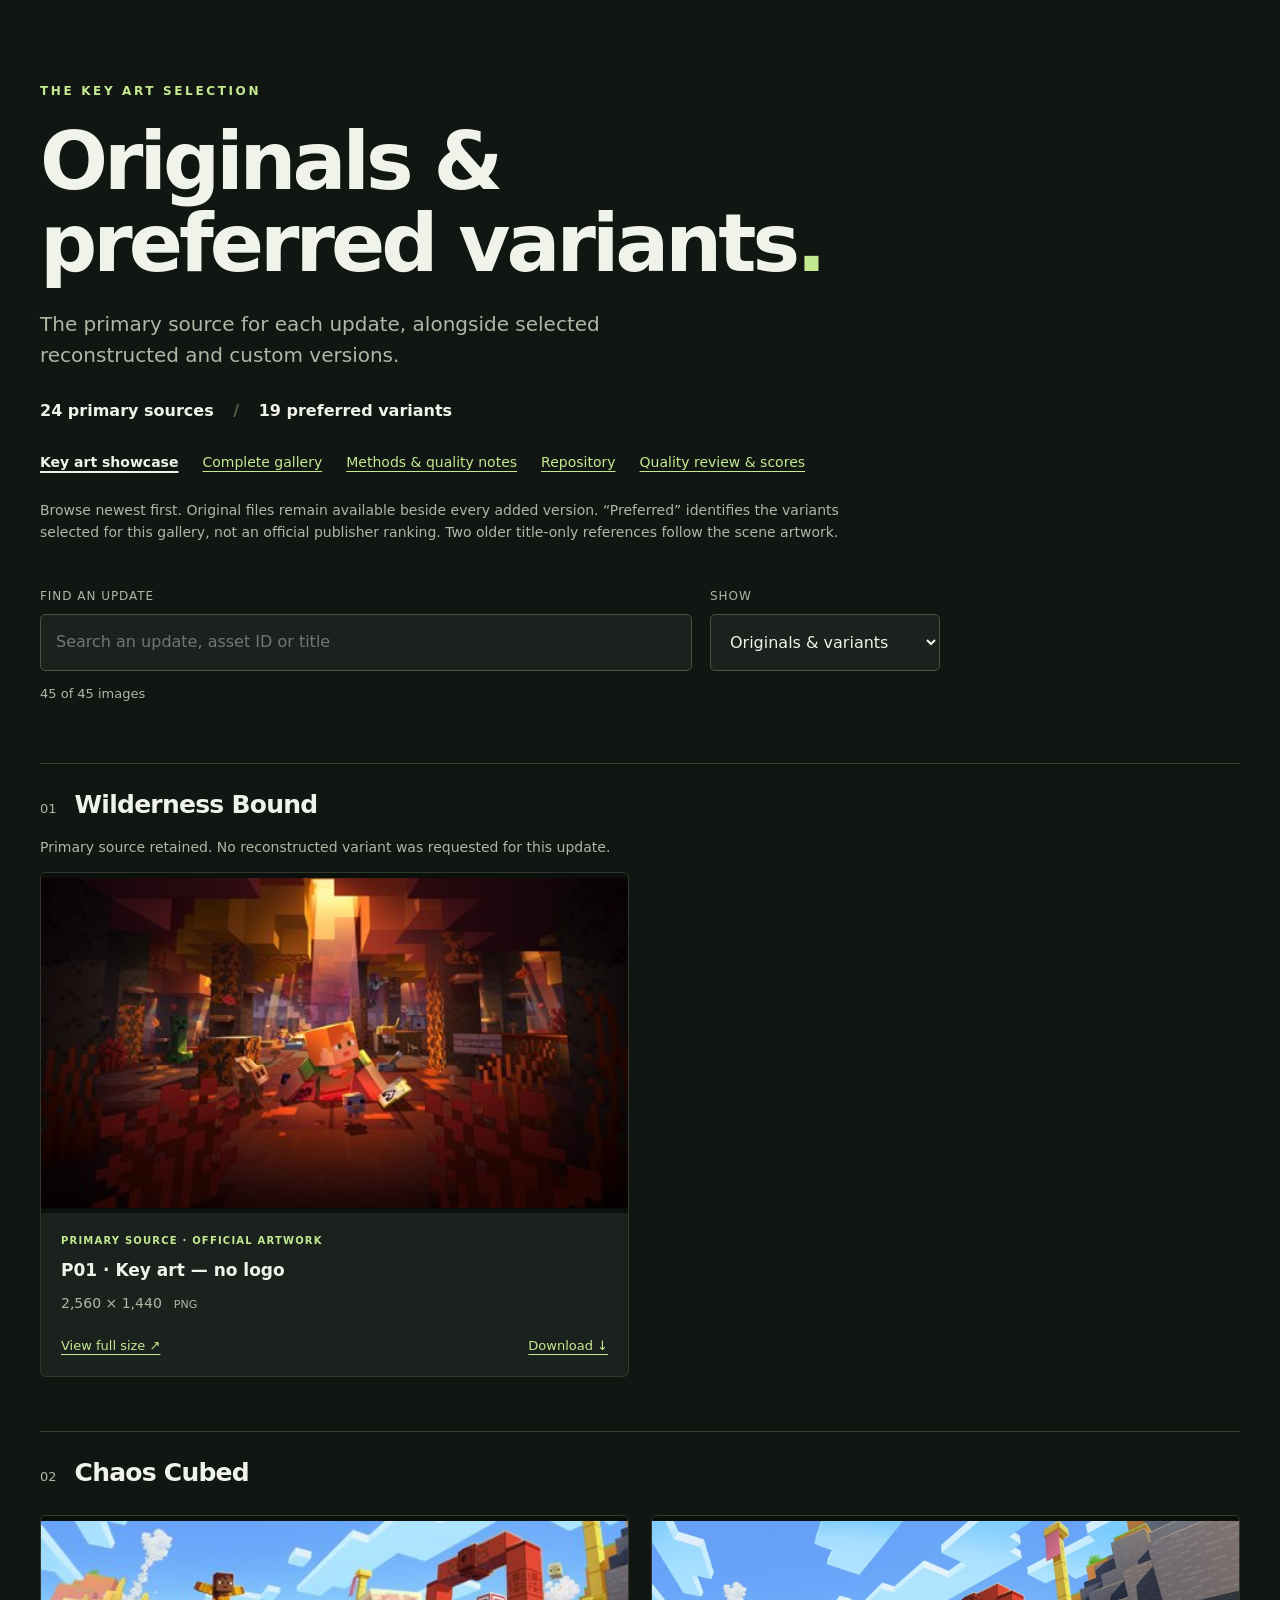
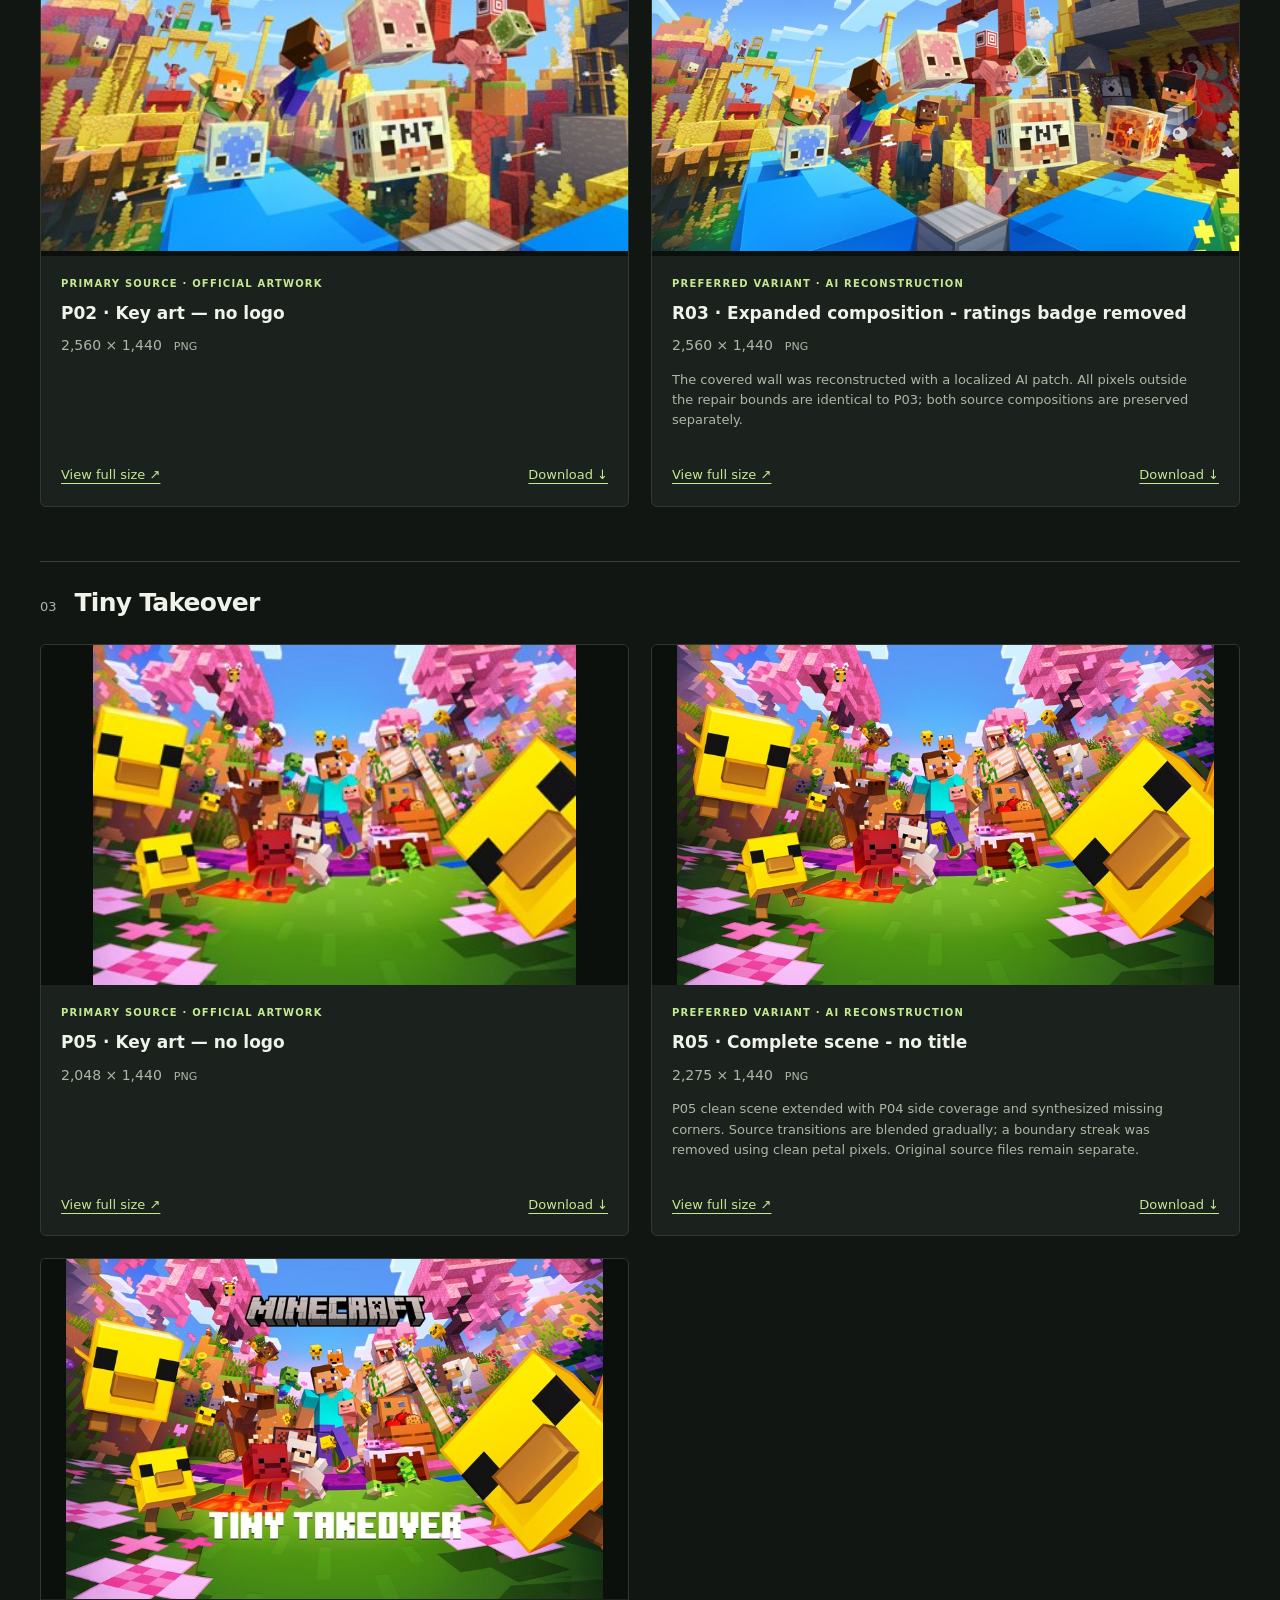
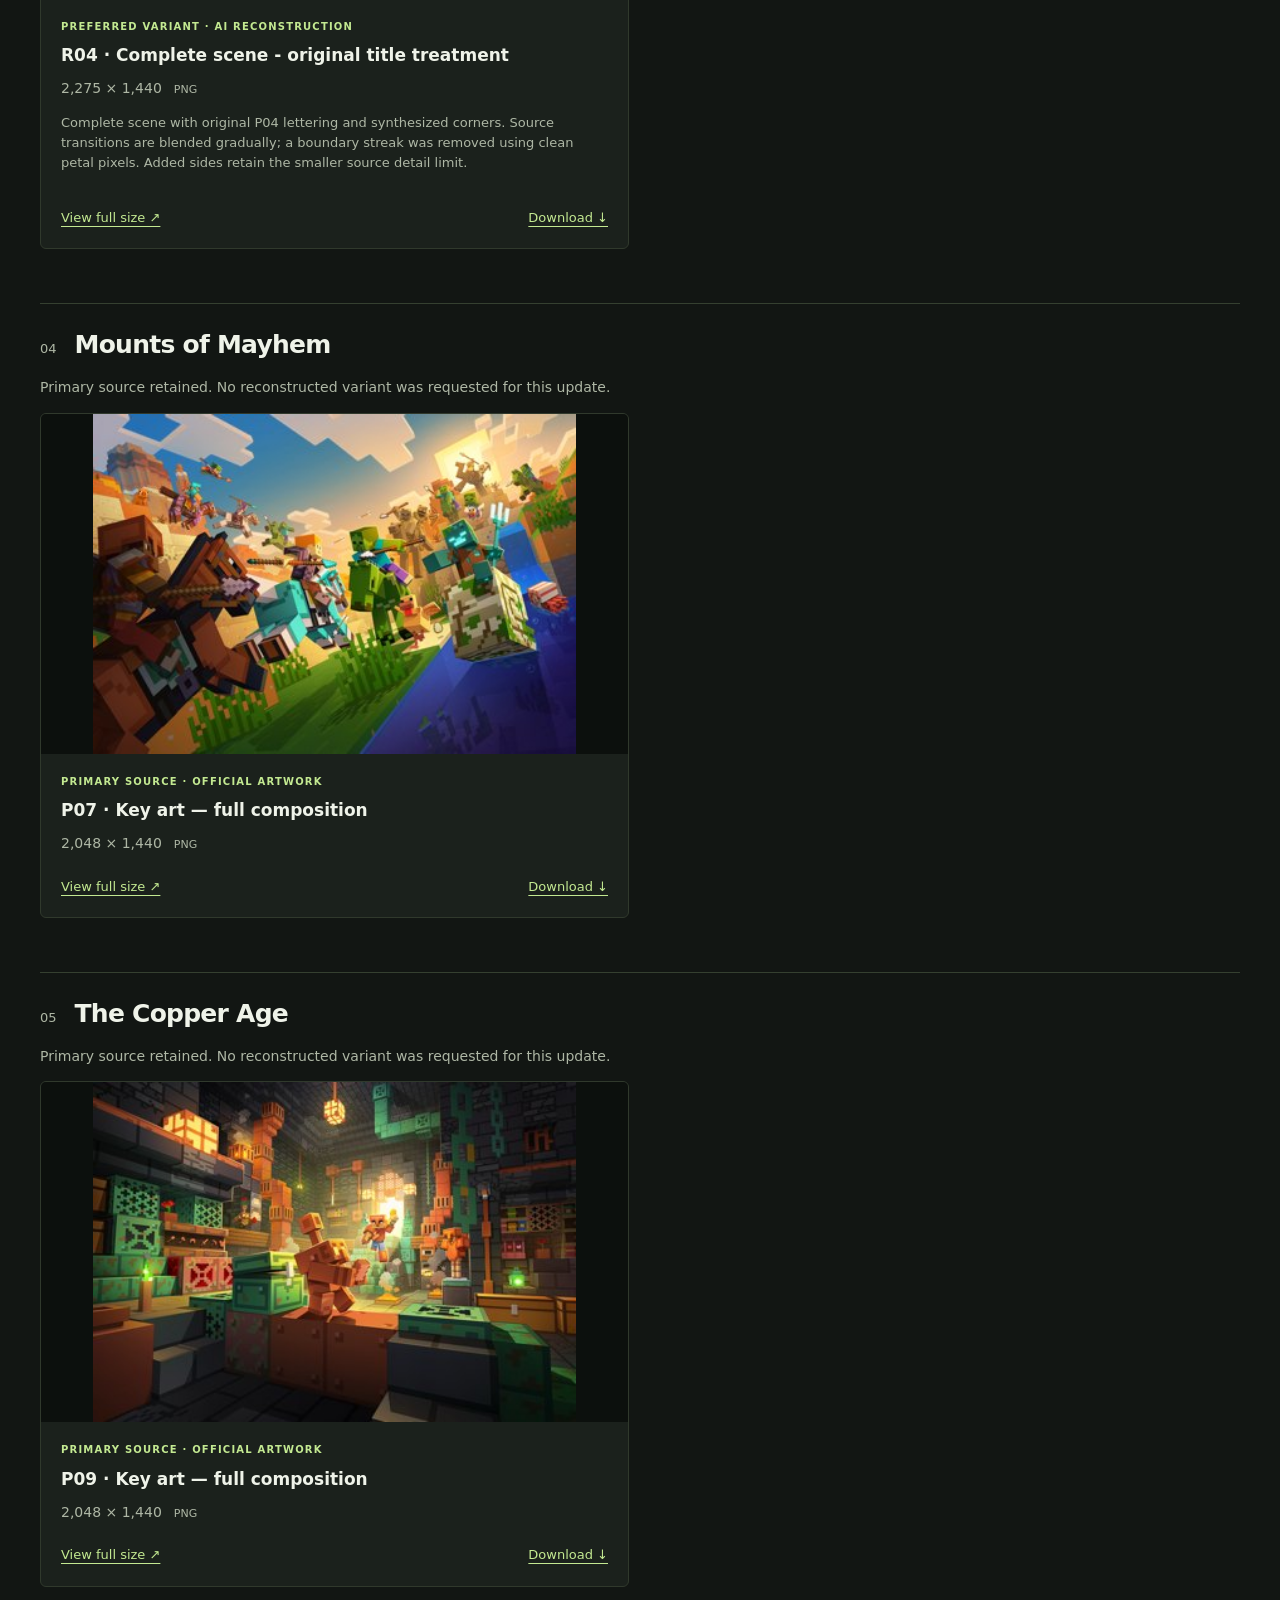
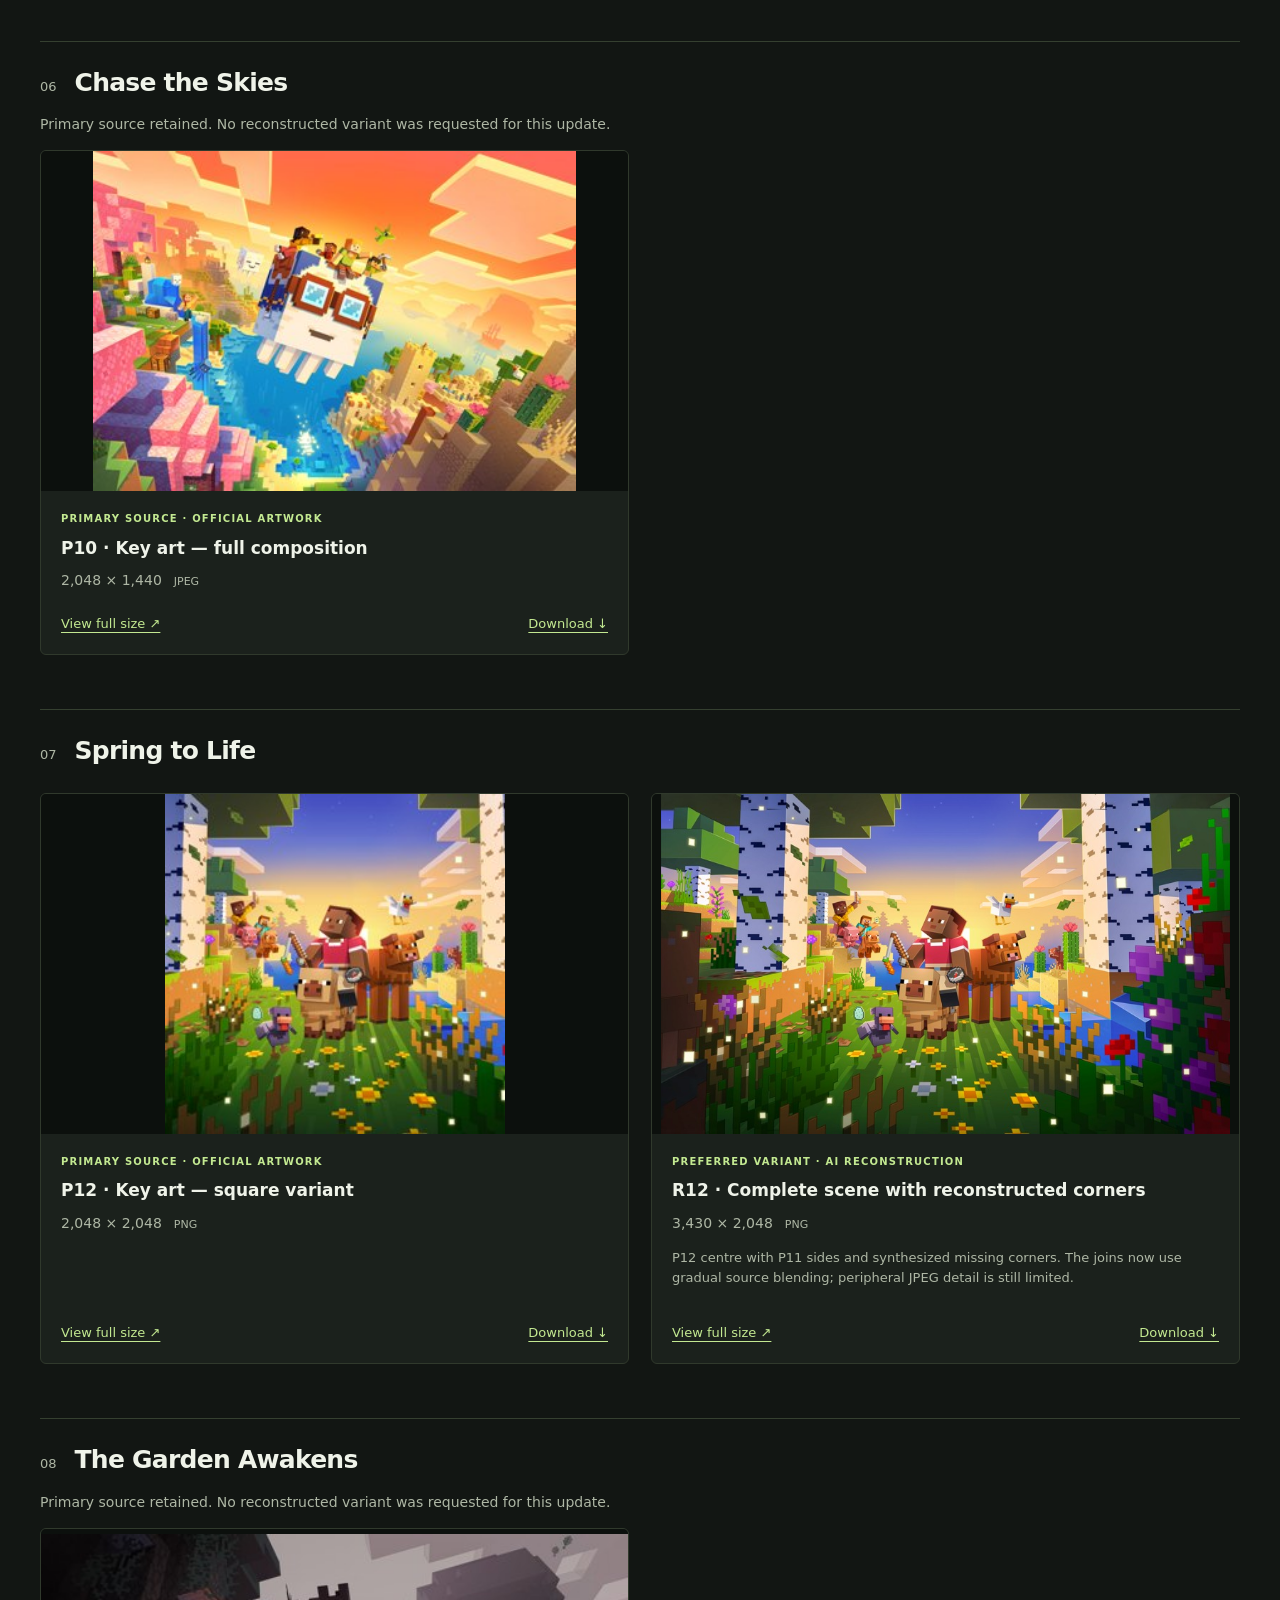
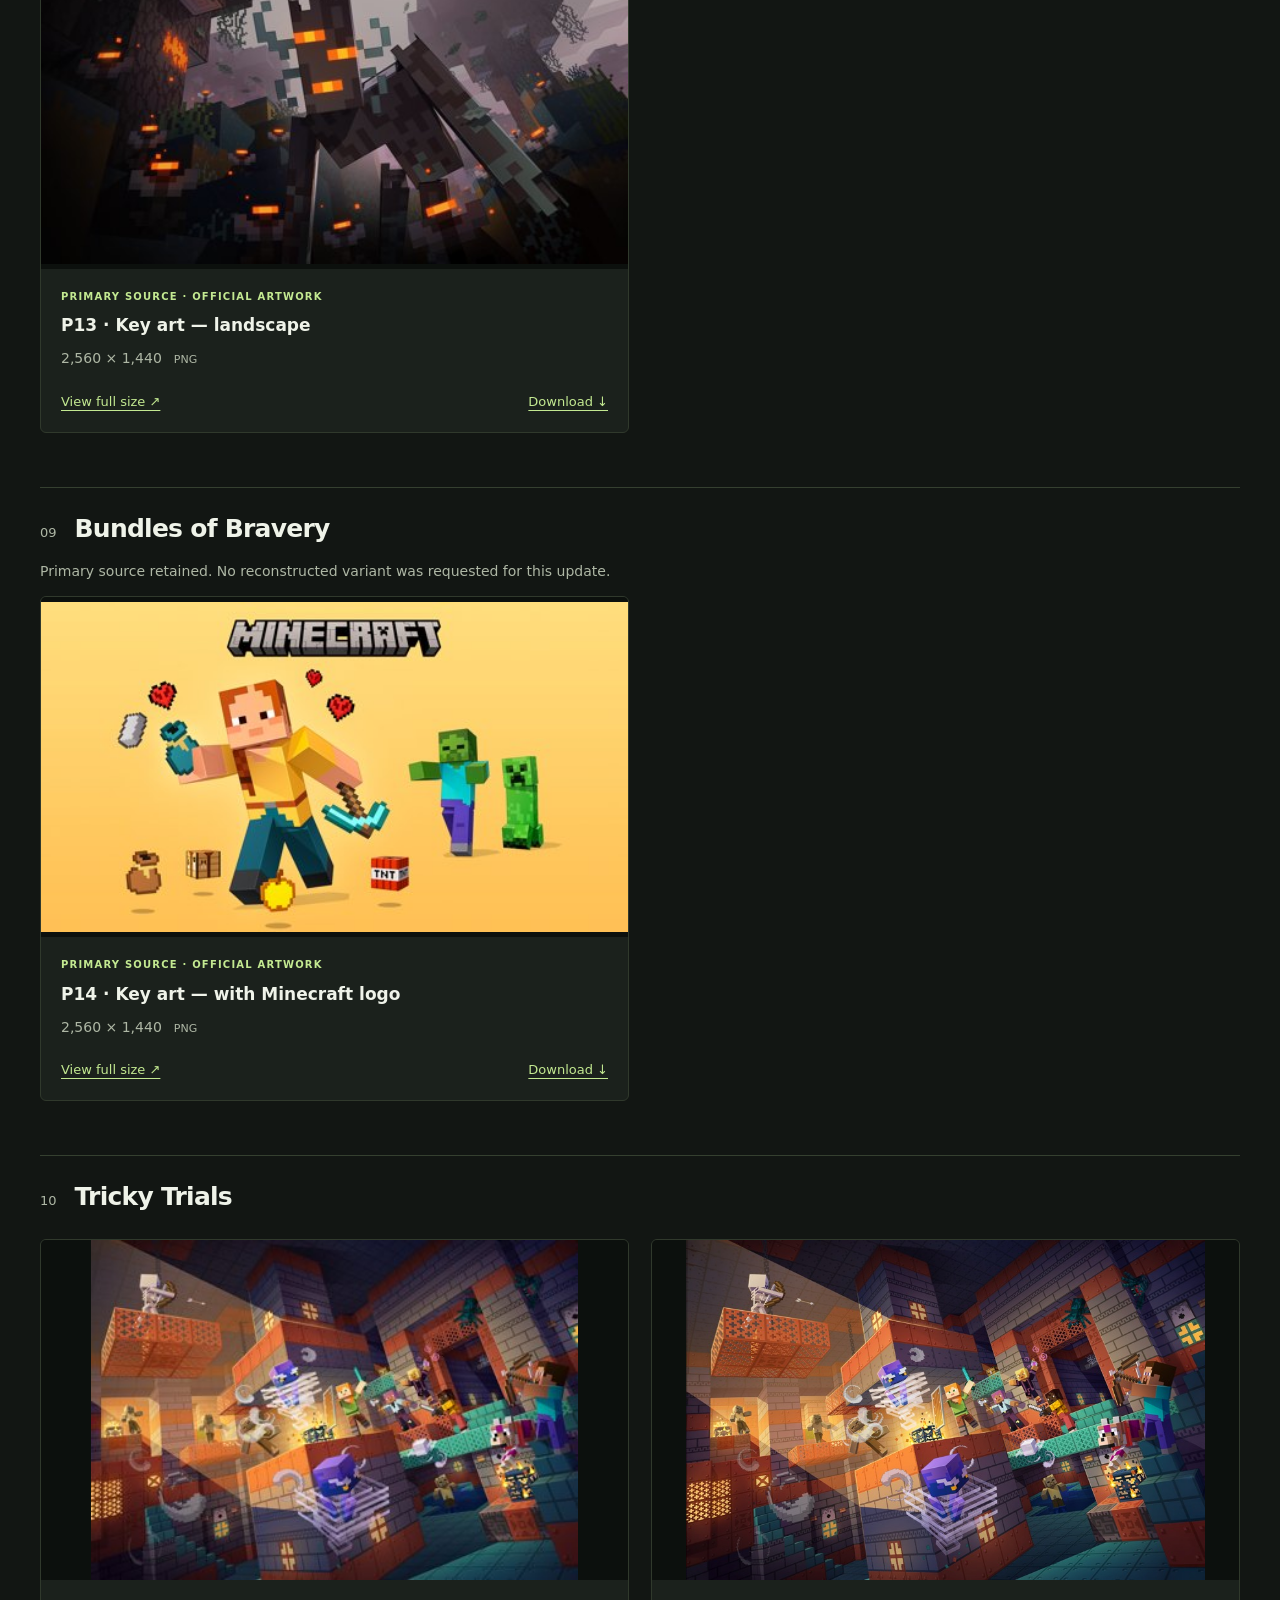
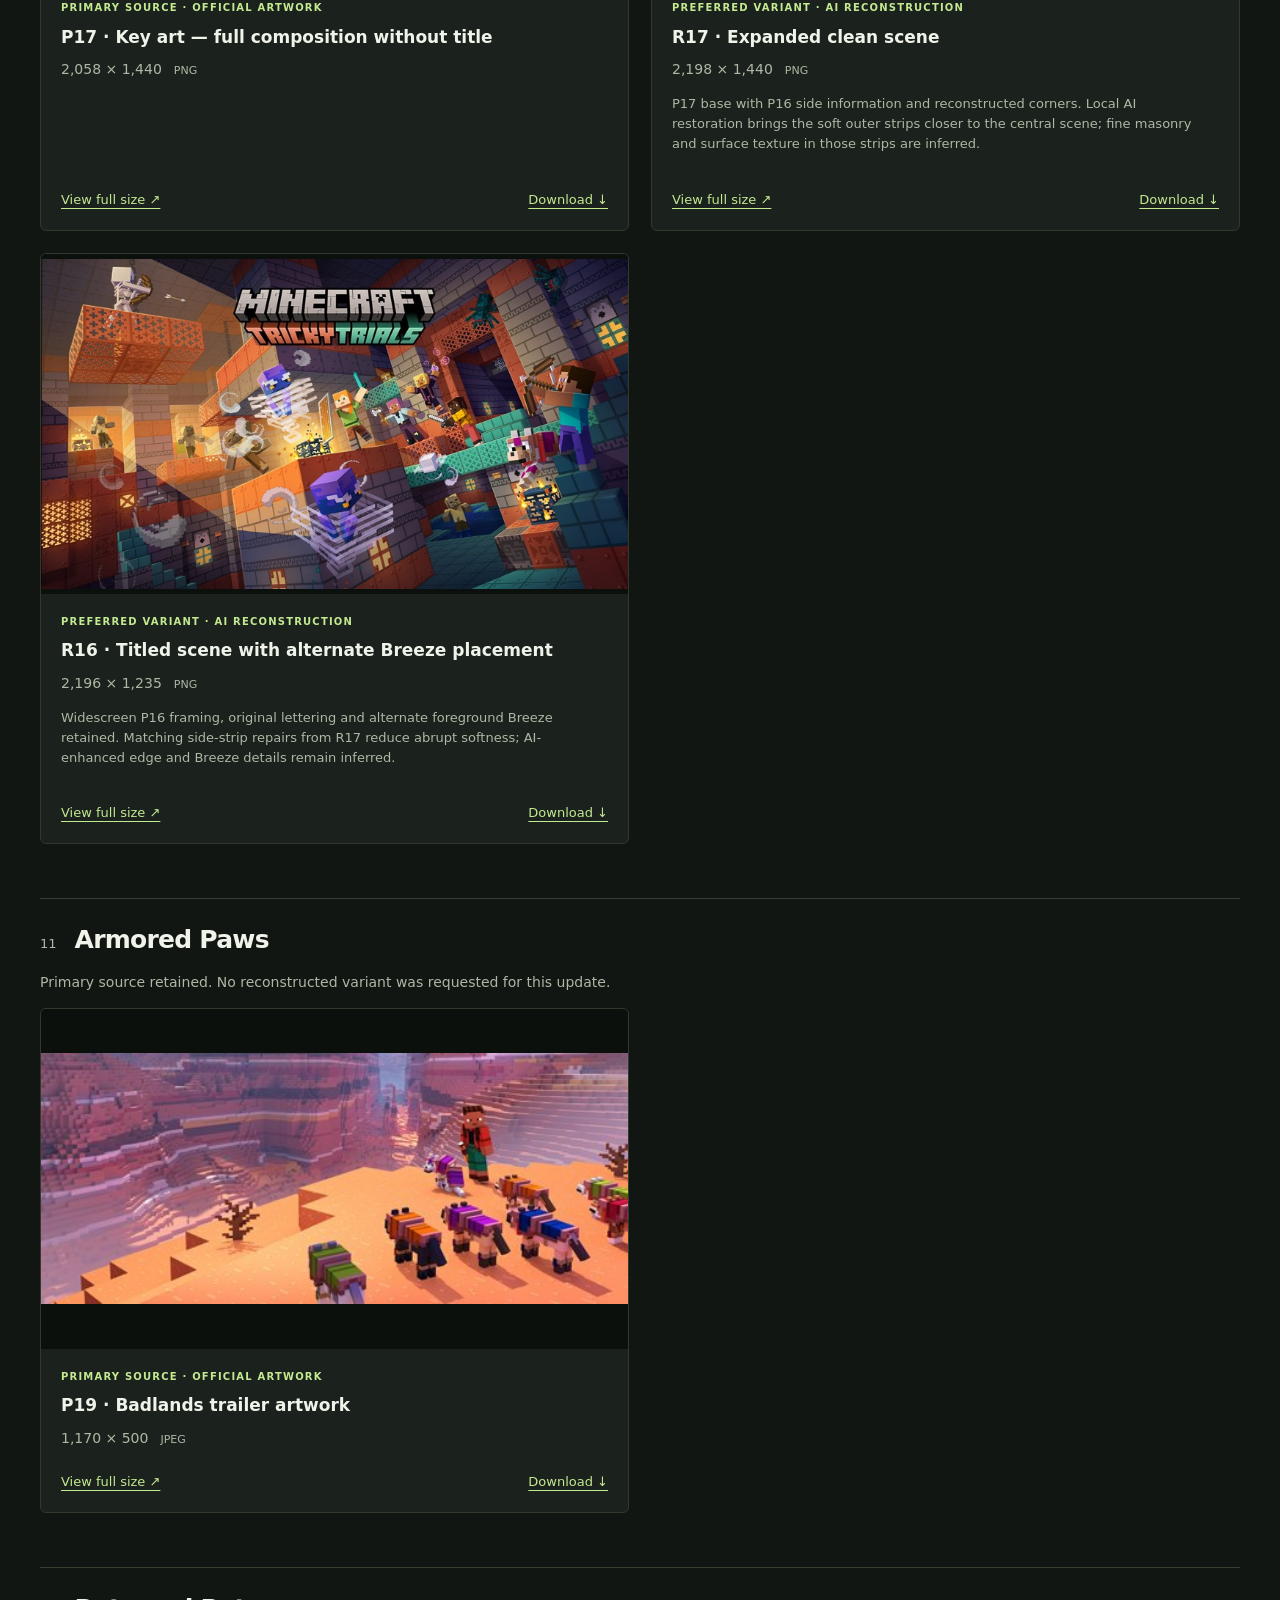
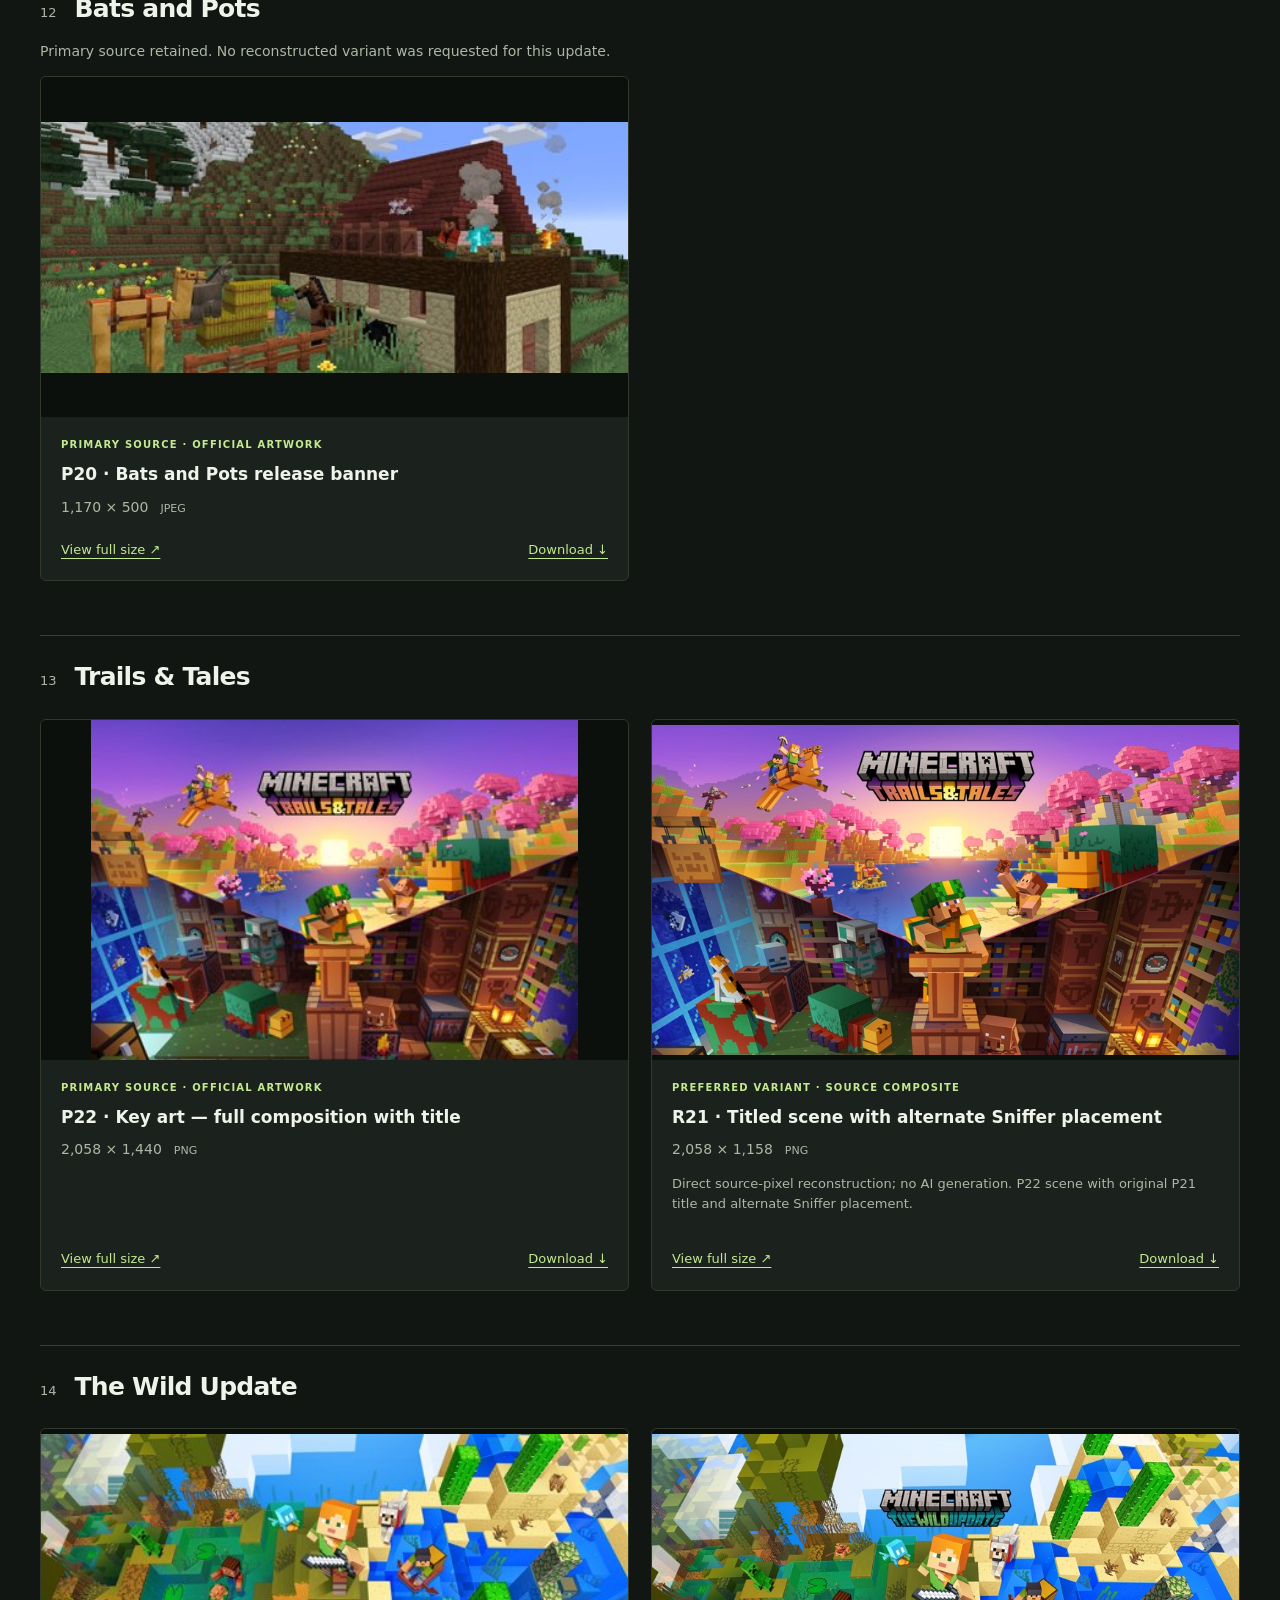
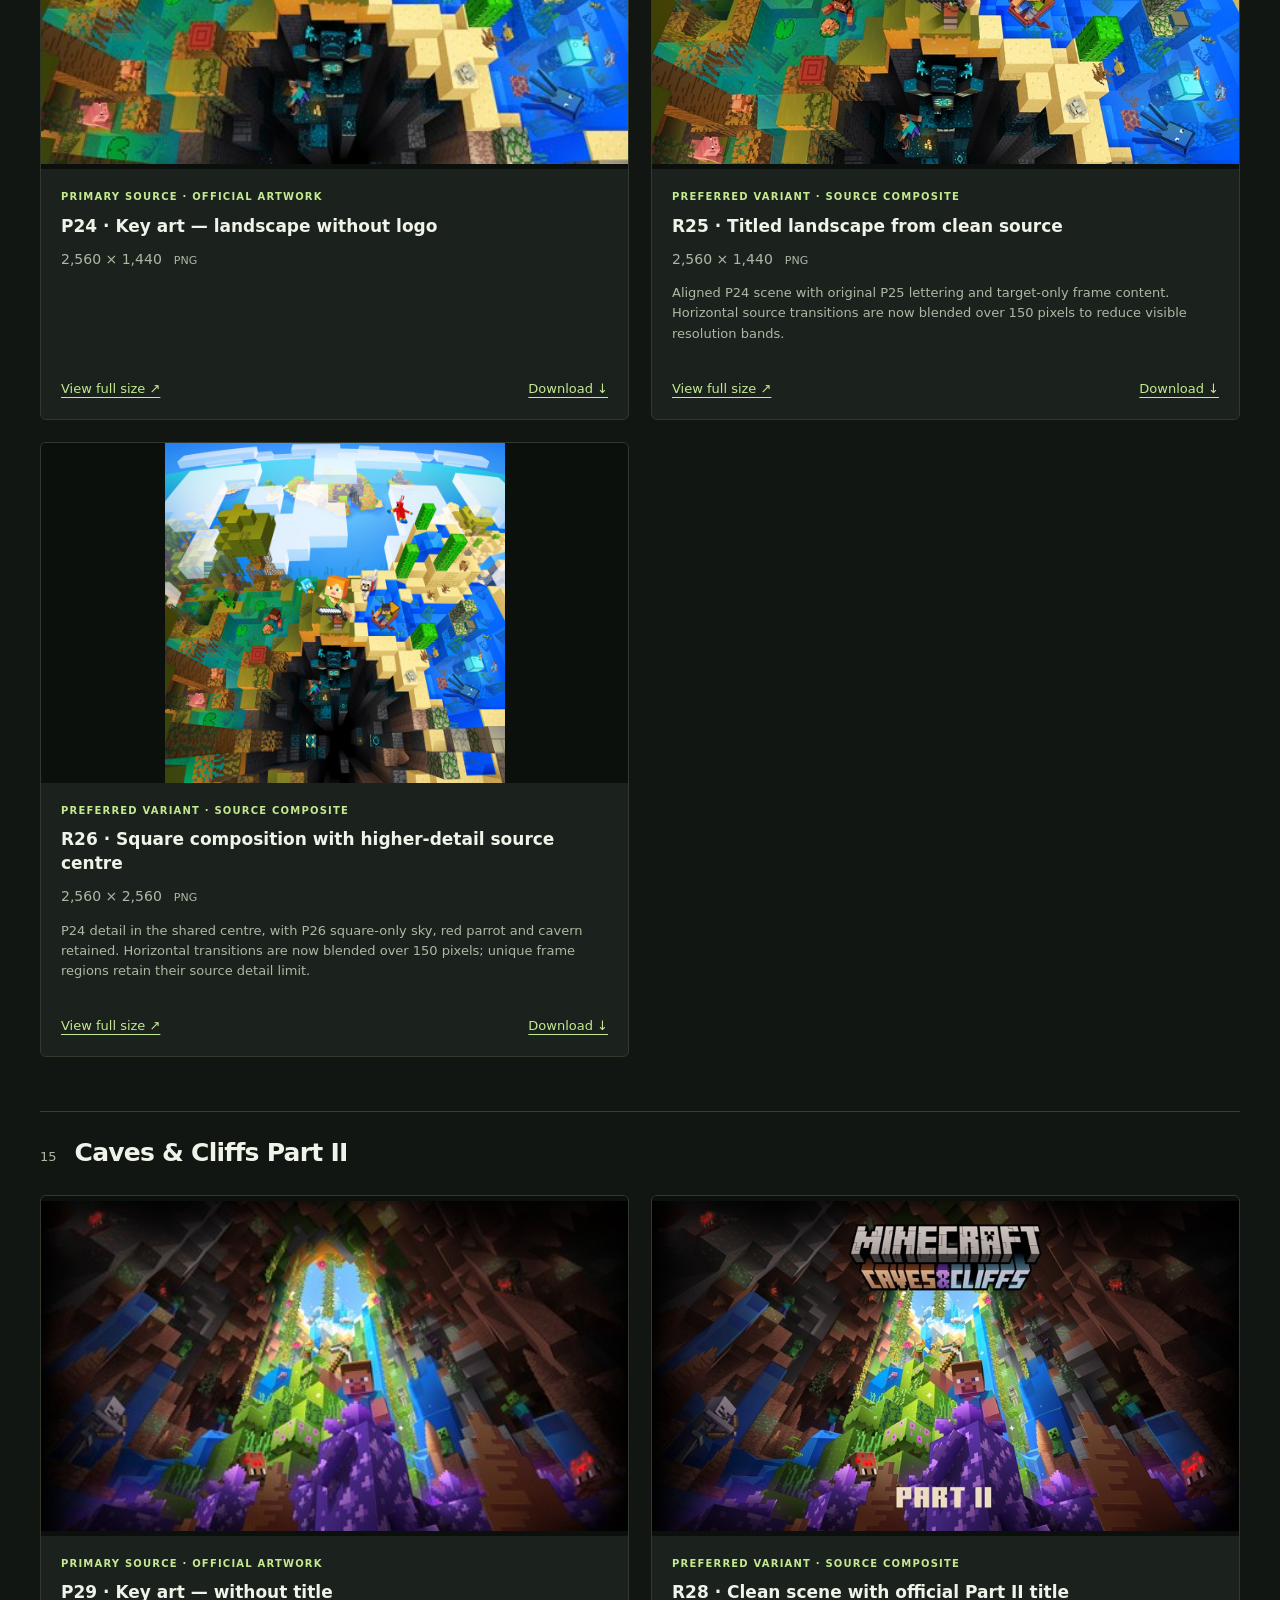
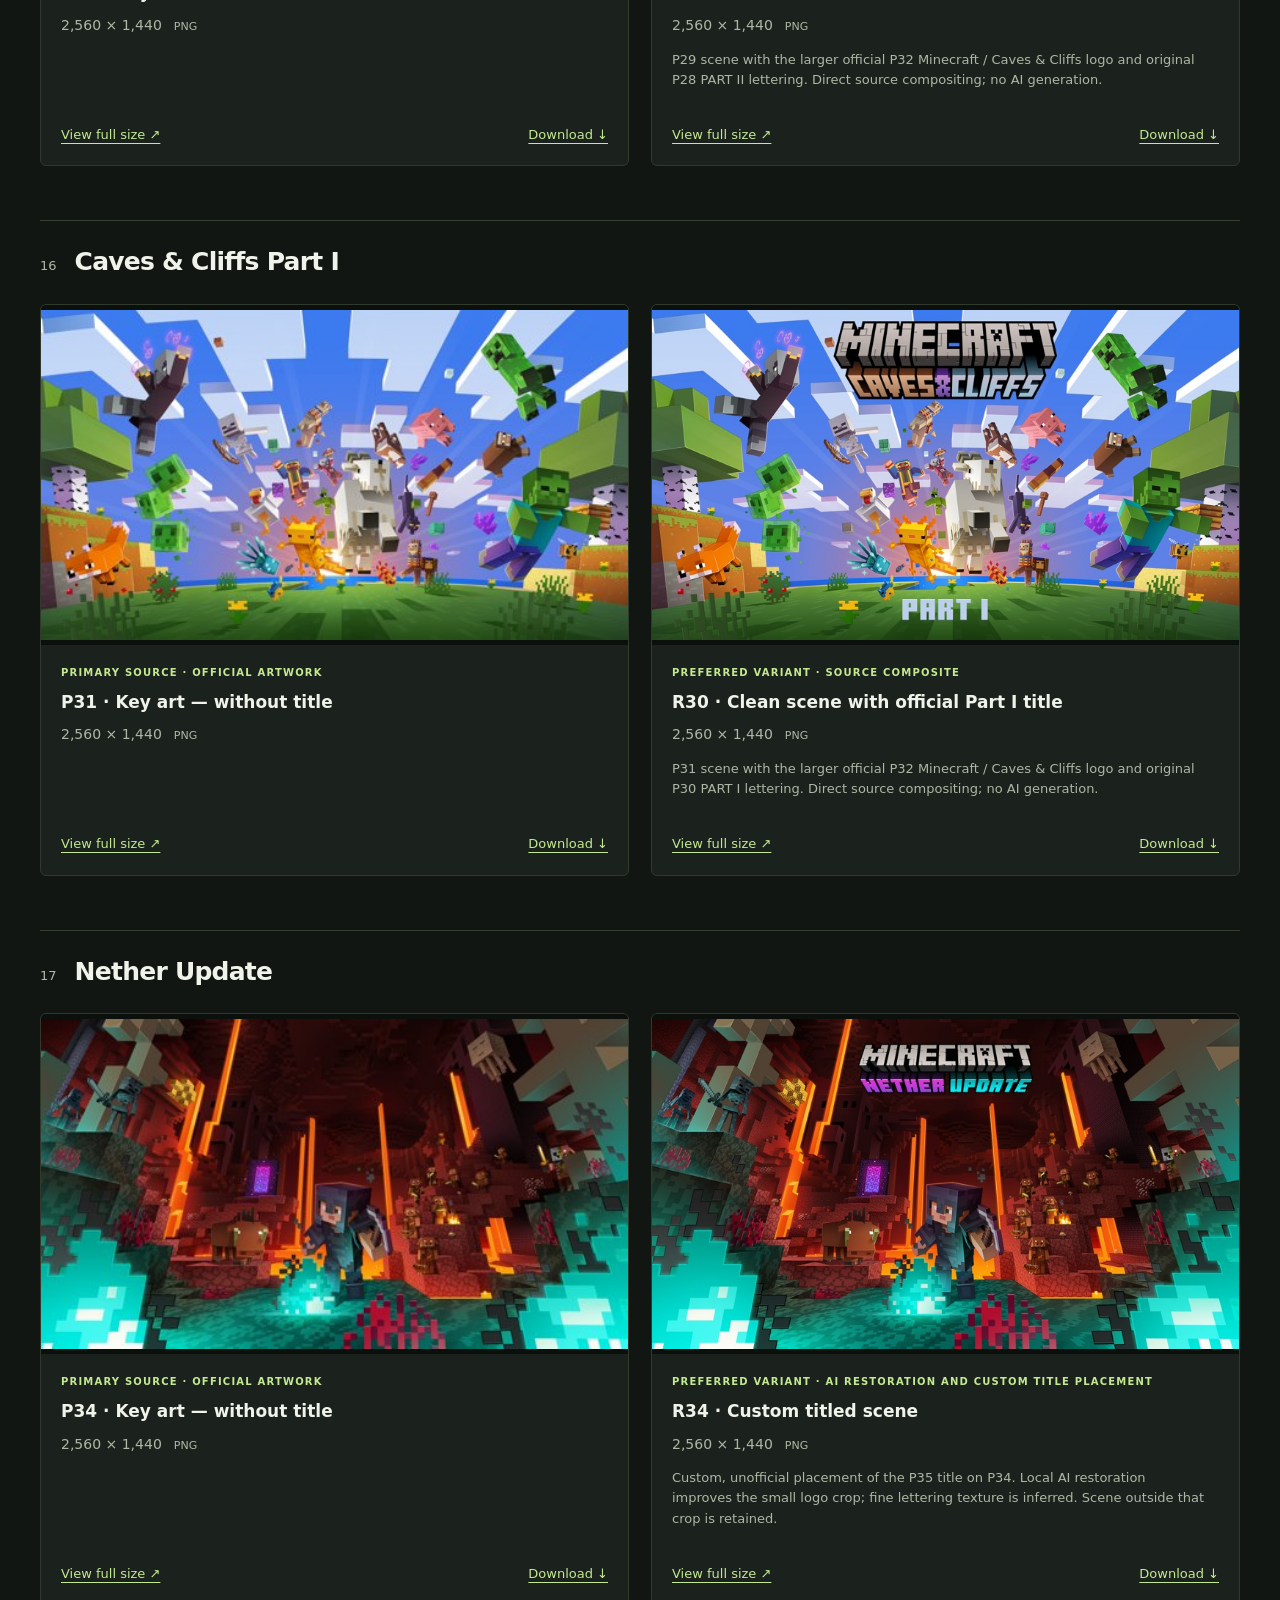
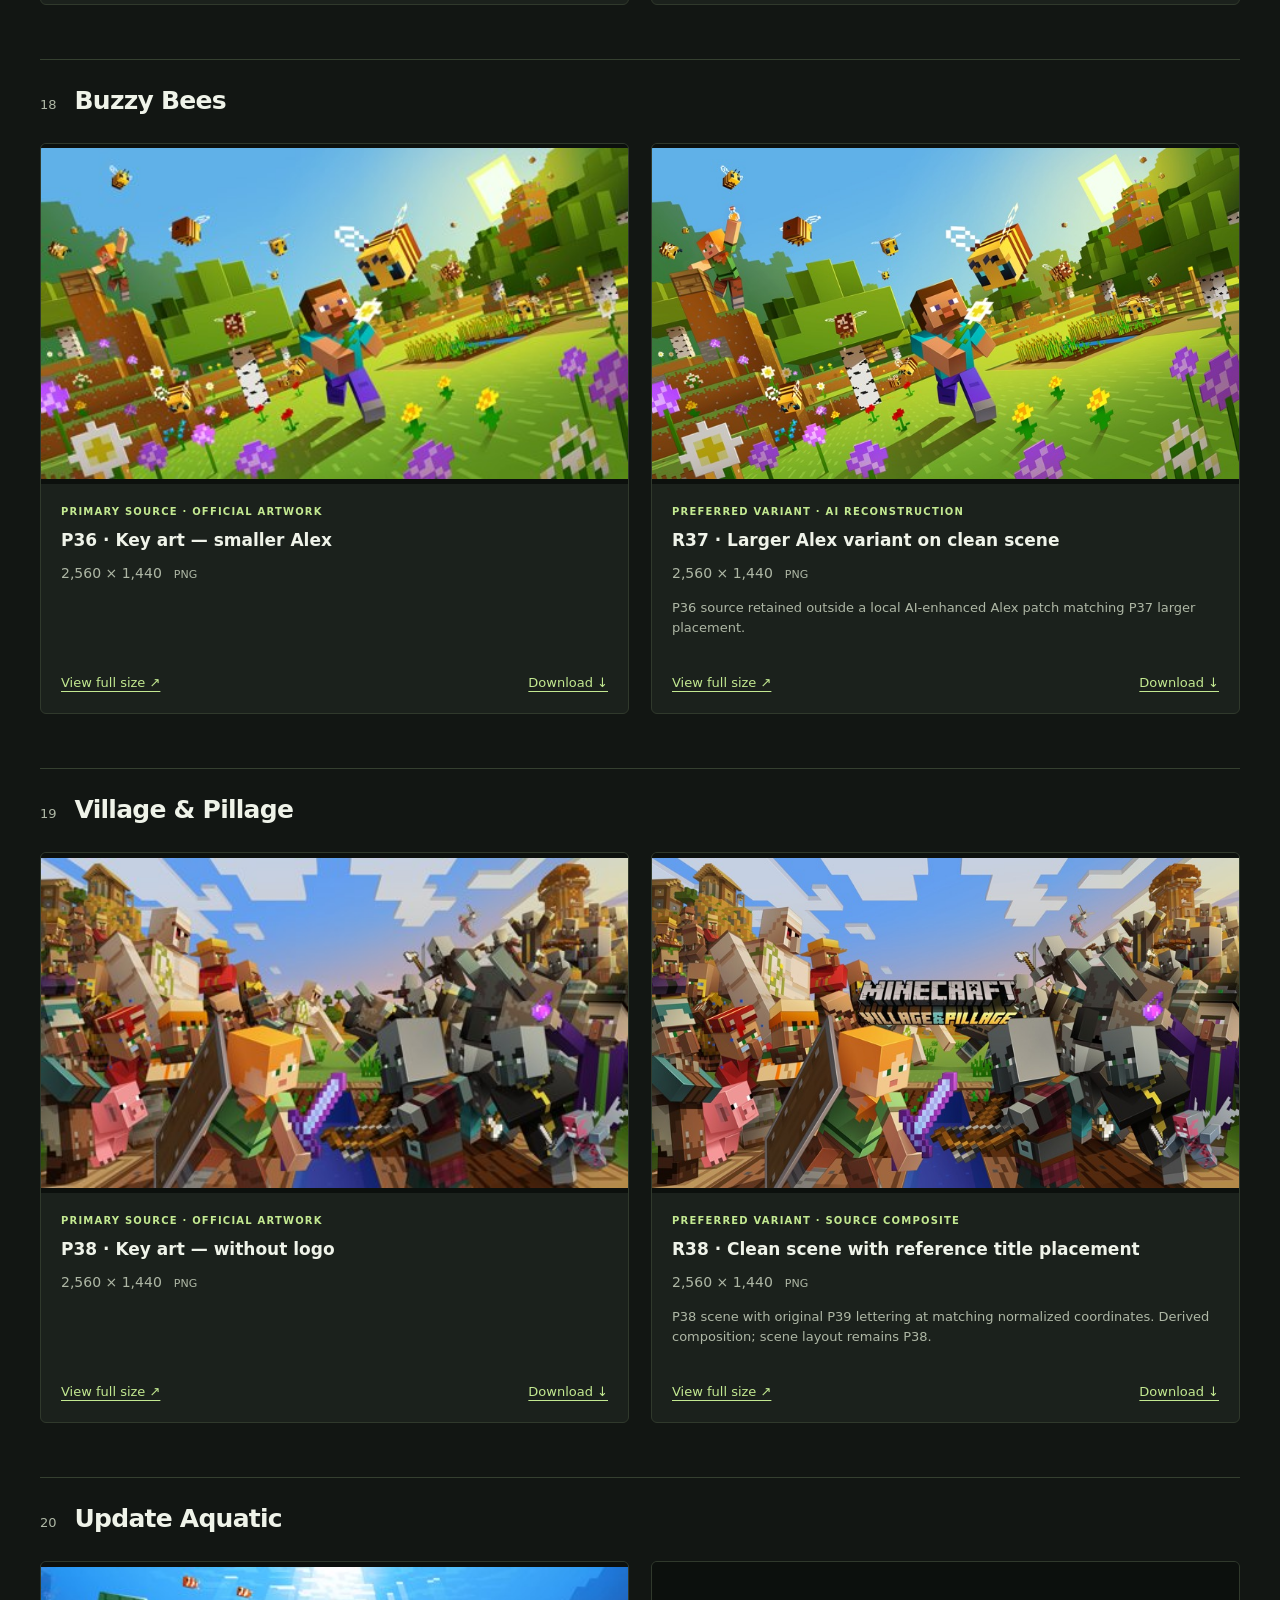
==== commit e6bc6126: "Repair reconstruction quality and record two critic reviews" ====
--- a/showcase.html
+++ b/showcase.html
@@ -1,7 +1,7 @@
 <!doctype html><html lang="en"><head><meta charset="utf-8"><meta name="viewport" content="width=device-width,initial-scale=1"><meta name="description" content="Minecraft update key art: primary originals and selected reconstructed variants, newest first."><title>Key Art Showcase · Minecraft Update Artwork</title><link rel="stylesheet" href=".catalogue/style.css"><link rel="stylesheet" href=".catalogue/showcase.css"></head><body>
 <header><p class="eyebrow">THE KEY ART SELECTION</p><h1>Originals &amp;<br>preferred variants<span>.</span></h1><p class="intro">The primary source for each update, alongside selected reconstructed and custom versions.</p>
 <p class="stats">24 primary sources <span>/</span> 19 preferred variants</p>
-<nav aria-label="Gallery navigation"><a href="showcase.html" aria-current="page">Key art showcase</a><a href="index.html">Complete gallery</a><a href="https://github.com/TQNL/minecraft-update-artwork/tree/ai-reconstruction/reconstruction/RESULTS.md">Methods &amp; quality notes</a><a href="https://github.com/TQNL/minecraft-update-artwork/tree/ai-reconstruction/">Repository</a></nav>
+<nav aria-label="Gallery navigation"><a href="showcase.html" aria-current="page">Key art showcase</a><a href="index.html">Complete gallery</a><a href="https://github.com/TQNL/minecraft-update-artwork/tree/ai-reconstruction/reconstruction/RESULTS.md">Methods &amp; quality notes</a><a href="https://github.com/TQNL/minecraft-update-artwork/tree/ai-reconstruction/">Repository</a><a href="https://github.com/TQNL/minecraft-update-artwork/tree/ai-reconstruction/reconstruction/quality-review/README.md">Quality review &amp; scores</a></nav>
 <p class="selection-note">Browse newest first. Original files remain available beside every added version. “Preferred” identifies the variants selected for this gallery, not an official publisher ranking. Two older title-only references follow the scene artwork.</p>
 <div class="filters"><label for="search">Find an update</label><input id="search" type="search" placeholder="Search an update, asset ID or title"><label for="type">Show</label><select id="type"><option value="">Originals &amp; variants</option><option>Primary source</option><option>Preferred variant</option><option>Title reference</option></select></div><p id="count" role="status" aria-live="polite"></p></header><main>
 <section class="update"><h2><span>01</span>Wilderness Bound</h2>
@@ -23,10 +23,10 @@
 <article class="card" data-search="tiny takeover p05 key art — no logo official artwork" data-type="Primary source"><a class="image" href="artwork/03-tiny-takeover/key-art-no-logo-2048x1440.png" aria-label="View full-size P05: Key art — no logo"><img loading="lazy" src=".catalogue/previews/05.jpg" alt="Tiny Takeover: Key art — no logo"></a><div class="info"><p class="tag">Primary source · Official artwork</p><h3>P05 · Key art — no logo</h3><p class="dimensions">2,048 × 1,440<span>PNG</span></p>
 <div class="links"><a href="artwork/03-tiny-takeover/key-art-no-logo-2048x1440.png">View full size ↗</a><a href="artwork/03-tiny-takeover/key-art-no-logo-2048x1440.png" download>Download ↓</a></div></div></article>
 <article class="card" data-search="tiny takeover r05 complete scene - no title ai reconstruction" data-type="Preferred variant"><a class="image" href="artwork/03-tiny-takeover/complete-scene-no-title-2275x1440.png" aria-label="View full-size R05: Complete scene - no title"><img loading="lazy" src=".catalogue/previews/R05.jpg" alt="Tiny Takeover: Complete scene - no title"></a><div class="info"><p class="tag">Preferred variant · AI reconstruction</p><h3>R05 · Complete scene - no title</h3><p class="dimensions">2,275 × 1,440<span>PNG</span></p>
-<p class="note">P05 clean scene extended with P04 side coverage. Four missing corners are synthesized; other scene pixels come from the source composite.</p>
+<p class="note">P05 clean scene extended with P04 side coverage and synthesized missing corners. Source transitions are blended gradually; a boundary streak was removed using clean petal pixels. Original source files remain separate.</p>
 <div class="links"><a href="artwork/03-tiny-takeover/complete-scene-no-title-2275x1440.png">View full size ↗</a><a href="artwork/03-tiny-takeover/complete-scene-no-title-2275x1440.png" download>Download ↓</a></div></div></article>
 <article class="card" data-search="tiny takeover r04 complete scene - original title treatment ai reconstruction" data-type="Preferred variant"><a class="image" href="artwork/03-tiny-takeover/complete-scene-with-title-2275x1440.png" aria-label="View full-size R04: Complete scene - original title treatment"><img loading="lazy" src=".catalogue/previews/R04.jpg" alt="Tiny Takeover: Complete scene - original title treatment"></a><div class="info"><p class="tag">Preferred variant · AI reconstruction</p><h3>R04 · Complete scene - original title treatment</h3><p class="dimensions">2,275 × 1,440<span>PNG</span></p>
-<p class="note">Complete scene with original P04 lettering transferred from source pixels. Corner content is synthesized; added sides retain the smaller source detail limit.</p>
+<p class="note">Complete scene with original P04 lettering and synthesized corners. Source transitions are blended gradually; a boundary streak was removed using clean petal pixels. Added sides retain the smaller source detail limit.</p>
 <div class="links"><a href="artwork/03-tiny-takeover/complete-scene-with-title-2275x1440.png">View full size ↗</a><a href="artwork/03-tiny-takeover/complete-scene-with-title-2275x1440.png" download>Download ↓</a></div></div></article>
 </div></section>
 <section class="update"><h2><span>04</span>Mounts of Mayhem</h2>
@@ -52,7 +52,7 @@
 <article class="card" data-search="spring to life p12 key art — square variant official artwork" data-type="Primary source"><a class="image" href="artwork/07-spring-to-life/key-art-square-variant-2048x2048.png" aria-label="View full-size P12: Key art — square variant"><img loading="lazy" src=".catalogue/previews/12.jpg" alt="Spring to Life: Key art — square variant"></a><div class="info"><p class="tag">Primary source · Official artwork</p><h3>P12 · Key art — square variant</h3><p class="dimensions">2,048 × 2,048<span>PNG</span></p>
 <div class="links"><a href="artwork/07-spring-to-life/key-art-square-variant-2048x2048.png">View full size ↗</a><a href="artwork/07-spring-to-life/key-art-square-variant-2048x2048.png" download>Download ↓</a></div></div></article>
 <article class="card" data-search="spring to life r12 complete scene with reconstructed corners ai reconstruction" data-type="Preferred variant"><a class="image" href="artwork/07-spring-to-life/complete-scene-3430x2048.png" aria-label="View full-size R12: Complete scene with reconstructed corners"><img loading="lazy" src=".catalogue/previews/R12.jpg" alt="Spring to Life: Complete scene with reconstructed corners"></a><div class="info"><p class="tag">Preferred variant · AI reconstruction</p><h3>R12 · Complete scene with reconstructed corners</h3><p class="dimensions">3,430 × 2,048<span>PNG</span></p>
-<p class="note">P12 centre with P11 sides. Missing corners synthesized with a narrow blend; source pixels retained elsewhere.</p>
+<p class="note">P12 centre with P11 sides and synthesized missing corners. The joins now use gradual source blending; peripheral JPEG detail is still limited.</p>
 <div class="links"><a href="artwork/07-spring-to-life/complete-scene-3430x2048.png">View full size ↗</a><a href="artwork/07-spring-to-life/complete-scene-3430x2048.png" download>Download ↓</a></div></div></article>
 </div></section>
 <section class="update"><h2><span>08</span>The Garden Awakens</h2>
@@ -72,10 +72,10 @@
 <article class="card" data-search="tricky trials p17 key art — full composition without title official artwork" data-type="Primary source"><a class="image" href="artwork/10-tricky-trials/key-art-full-composition-without-title-2058x1440.png" aria-label="View full-size P17: Key art — full composition without title"><img loading="lazy" src=".catalogue/previews/17.jpg" alt="Tricky Trials: Key art — full composition without title"></a><div class="info"><p class="tag">Primary source · Official artwork</p><h3>P17 · Key art — full composition without title</h3><p class="dimensions">2,058 × 1,440<span>PNG</span></p>
 <div class="links"><a href="artwork/10-tricky-trials/key-art-full-composition-without-title-2058x1440.png">View full size ↗</a><a href="artwork/10-tricky-trials/key-art-full-composition-without-title-2058x1440.png" download>Download ↓</a></div></div></article>
 <article class="card" data-search="tricky trials r17 expanded clean scene ai reconstruction" data-type="Preferred variant"><a class="image" href="artwork/10-tricky-trials/expanded-clean-scene-2198x1440.png" aria-label="View full-size R17: Expanded clean scene"><img loading="lazy" src=".catalogue/previews/R17.jpg" alt="Tricky Trials: Expanded clean scene"></a><div class="info"><p class="tag">Preferred variant · AI reconstruction</p><h3>R17 · Expanded clean scene</h3><p class="dimensions">2,198 × 1,440<span>PNG</span></p>
-<p class="note">P17 base with P16 side information. Small corner fills and source joins reconstructed.</p>
+<p class="note">P17 base with P16 side information and reconstructed corners. Local AI restoration brings the soft outer strips closer to the central scene; fine masonry and surface texture in those strips are inferred.</p>
 <div class="links"><a href="artwork/10-tricky-trials/expanded-clean-scene-2198x1440.png">View full size ↗</a><a href="artwork/10-tricky-trials/expanded-clean-scene-2198x1440.png" download>Download ↓</a></div></div></article>
 <article class="card" data-search="tricky trials r16 titled scene with alternate breeze placement ai reconstruction" data-type="Preferred variant"><a class="image" href="artwork/10-tricky-trials/titled-breeze-variant-2196x1235.png" aria-label="View full-size R16: Titled scene with alternate Breeze placement"><img loading="lazy" src=".catalogue/previews/R16.jpg" alt="Tricky Trials: Titled scene with alternate Breeze placement"></a><div class="info"><p class="tag">Preferred variant · AI reconstruction</p><h3>R16 · Titled scene with alternate Breeze placement</h3><p class="dimensions">2,196 × 1,235<span>PNG</span></p>
-<p class="note">P17 base with P16 side information. Original P16 lettering retained; alternate foreground Breeze enhanced in a restricted region. Widescreen P16 framing retained.</p>
+<p class="note">Widescreen P16 framing, original lettering and alternate foreground Breeze retained. Matching side-strip repairs from R17 reduce abrupt softness; AI-enhanced edge and Breeze details remain inferred.</p>
 <div class="links"><a href="artwork/10-tricky-trials/titled-breeze-variant-2196x1235.png">View full size ↗</a><a href="artwork/10-tricky-trials/titled-breeze-variant-2196x1235.png" download>Download ↓</a></div></div></article>
 </div></section>
 <section class="update"><h2><span>11</span>Armored Paws</h2>
@@ -103,10 +103,10 @@
 <article class="card" data-search="the wild update p24 key art — landscape without logo official artwork" data-type="Primary source"><a class="image" href="artwork/14-the-wild-update/key-art-landscape-without-logo-2560x1440.png" aria-label="View full-size P24: Key art — landscape without logo"><img loading="lazy" src=".catalogue/previews/24.jpg" alt="The Wild Update: Key art — landscape without logo"></a><div class="info"><p class="tag">Primary source · Official artwork</p><h3>P24 · Key art — landscape without logo</h3><p class="dimensions">2,560 × 1,440<span>PNG</span></p>
 <div class="links"><a href="artwork/14-the-wild-update/key-art-landscape-without-logo-2560x1440.png">View full size ↗</a><a href="artwork/14-the-wild-update/key-art-landscape-without-logo-2560x1440.png" download>Download ↓</a></div></div></article>
 <article class="card" data-search="the wild update r25 titled landscape from clean source source composite" data-type="Preferred variant"><a class="image" href="artwork/14-the-wild-update/titled-landscape-2560x1440.png" aria-label="View full-size R25: Titled landscape from clean source"><img loading="lazy" src=".catalogue/previews/R25.jpg" alt="The Wild Update: Titled landscape from clean source"></a><div class="info"><p class="tag">Preferred variant · Source composite</p><h3>R25 · Titled landscape from clean source</h3><p class="dimensions">2,560 × 1,440<span>PNG</span></p>
-<p class="note">Aligned P24 scene pixels with target-only frame content preserved. Original P25 lettering retained.</p>
+<p class="note">Aligned P24 scene with original P25 lettering and target-only frame content. Horizontal source transitions are now blended over 150 pixels to reduce visible resolution bands.</p>
 <div class="links"><a href="artwork/14-the-wild-update/titled-landscape-2560x1440.png">View full size ↗</a><a href="artwork/14-the-wild-update/titled-landscape-2560x1440.png" download>Download ↓</a></div></div></article>
 <article class="card" data-search="the wild update r26 square composition with higher-detail source centre source composite" data-type="Preferred variant"><a class="image" href="artwork/14-the-wild-update/square-with-clean-source-centre-2560x2560.png" aria-label="View full-size R26: Square composition with higher-detail source centre"><img loading="lazy" src=".catalogue/previews/R26.jpg" alt="The Wild Update: Square composition with higher-detail source centre"></a><div class="info"><p class="tag">Preferred variant · Source composite</p><h3>R26 · Square composition with higher-detail source centre</h3><p class="dimensions">2,560 × 2,560<span>PNG</span></p>
-<p class="note">Aligned P24 scene pixels with target-only frame content preserved. Square-only sky, red parrot and cavern retained from P26; those regions retain their source detail limit.</p>
+<p class="note">P24 detail in the shared centre, with P26 square-only sky, red parrot and cavern retained. Horizontal transitions are now blended over 150 pixels; unique frame regions retain their source detail limit.</p>
 <div class="links"><a href="artwork/14-the-wild-update/square-with-clean-source-centre-2560x2560.png">View full size ↗</a><a href="artwork/14-the-wild-update/square-with-clean-source-centre-2560x2560.png" download>Download ↓</a></div></div></article>
 </div></section>
 <section class="update"><h2><span>15</span>Caves &amp; Cliffs Part II</h2>
@@ -114,7 +114,7 @@
 <article class="card" data-search="caves &amp; cliffs part ii p29 key art — without title official artwork" data-type="Primary source"><a class="image" href="artwork/15-caves-cliffs-part-ii/key-art-without-title-2560x1440.png" aria-label="View full-size P29: Key art — without title"><img loading="lazy" src=".catalogue/previews/29.jpg" alt="Caves &amp; Cliffs Part II: Key art — without title"></a><div class="info"><p class="tag">Primary source · Official artwork</p><h3>P29 · Key art — without title</h3><p class="dimensions">2,560 × 1,440<span>PNG</span></p>
 <div class="links"><a href="artwork/15-caves-cliffs-part-ii/key-art-without-title-2560x1440.png">View full size ↗</a><a href="artwork/15-caves-cliffs-part-ii/key-art-without-title-2560x1440.png" download>Download ↓</a></div></div></article>
 <article class="card" data-search="caves &amp; cliffs part ii r28 clean scene with official part ii title source composite" data-type="Preferred variant"><a class="image" href="artwork/15-caves-cliffs-part-ii/official-title-composite-2560x1440.png" aria-label="View full-size R28: Clean scene with official Part II title"><img loading="lazy" src=".catalogue/previews/R28.jpg" alt="Caves &amp; Cliffs Part II: Clean scene with official Part II title"></a><div class="info"><p class="tag">Preferred variant · Source composite</p><h3>R28 · Clean scene with official Part II title</h3><p class="dimensions">2,560 × 1,440<span>PNG</span></p>
-<p class="note">P29 scene with original P28 title and PART II pixels. No AI generation.</p>
+<p class="note">P29 scene with the larger official P32 Minecraft / Caves &amp; Cliffs logo and original P28 PART II lettering. Direct source compositing; no AI generation.</p>
 <div class="links"><a href="artwork/15-caves-cliffs-part-ii/official-title-composite-2560x1440.png">View full size ↗</a><a href="artwork/15-caves-cliffs-part-ii/official-title-composite-2560x1440.png" download>Download ↓</a></div></div></article>
 </div></section>
 <section class="update"><h2><span>16</span>Caves &amp; Cliffs Part I</h2>
@@ -122,15 +122,15 @@
 <article class="card" data-search="caves &amp; cliffs part i p31 key art — without title official artwork" data-type="Primary source"><a class="image" href="artwork/16-caves-cliffs-part-i/key-art-without-title-2560x1440.png" aria-label="View full-size P31: Key art — without title"><img loading="lazy" src=".catalogue/previews/31.jpg" alt="Caves &amp; Cliffs Part I: Key art — without title"></a><div class="info"><p class="tag">Primary source · Official artwork</p><h3>P31 · Key art — without title</h3><p class="dimensions">2,560 × 1,440<span>PNG</span></p>
 <div class="links"><a href="artwork/16-caves-cliffs-part-i/key-art-without-title-2560x1440.png">View full size ↗</a><a href="artwork/16-caves-cliffs-part-i/key-art-without-title-2560x1440.png" download>Download ↓</a></div></div></article>
 <article class="card" data-search="caves &amp; cliffs part i r30 clean scene with official part i title source composite" data-type="Preferred variant"><a class="image" href="artwork/16-caves-cliffs-part-i/official-title-composite-2560x1440.png" aria-label="View full-size R30: Clean scene with official Part I title"><img loading="lazy" src=".catalogue/previews/R30.jpg" alt="Caves &amp; Cliffs Part I: Clean scene with official Part I title"></a><div class="info"><p class="tag">Preferred variant · Source composite</p><h3>R30 · Clean scene with official Part I title</h3><p class="dimensions">2,560 × 1,440<span>PNG</span></p>
-<p class="note">P31 scene with original P30 title and PART I pixels. No AI generation.</p>
+<p class="note">P31 scene with the larger official P32 Minecraft / Caves &amp; Cliffs logo and original P30 PART I lettering. Direct source compositing; no AI generation.</p>
 <div class="links"><a href="artwork/16-caves-cliffs-part-i/official-title-composite-2560x1440.png">View full size ↗</a><a href="artwork/16-caves-cliffs-part-i/official-title-composite-2560x1440.png" download>Download ↓</a></div></div></article>
 </div></section>
 <section class="update"><h2><span>17</span>Nether Update</h2>
 <div class="grid">
 <article class="card" data-search="nether update p34 key art — without title official artwork" data-type="Primary source"><a class="image" href="artwork/17-nether-update/key-art-without-title-2560x1440.png" aria-label="View full-size P34: Key art — without title"><img loading="lazy" src=".catalogue/previews/34.jpg" alt="Nether Update: Key art — without title"></a><div class="info"><p class="tag">Primary source · Official artwork</p><h3>P34 · Key art — without title</h3><p class="dimensions">2,560 × 1,440<span>PNG</span></p>
 <div class="links"><a href="artwork/17-nether-update/key-art-without-title-2560x1440.png">View full size ↗</a><a href="artwork/17-nether-update/key-art-without-title-2560x1440.png" download>Download ↓</a></div></div></article>
-<article class="card" data-search="nether update r34 custom titled scene custom title placement" data-type="Preferred variant"><a class="image" href="artwork/17-nether-update/custom-title-placement-2560x1440.png" aria-label="View full-size R34: Custom titled scene"><img loading="lazy" src=".catalogue/previews/R34.jpg" alt="Nether Update: Custom titled scene"></a><div class="info"><p class="tag">Preferred variant · Custom title placement</p><h3>R34 · Custom titled scene</h3><p class="dimensions">2,560 × 1,440<span>PNG</span></p>
-<p class="note">Unofficial placement of the original update logo on P34. Scene pixels unchanged outside the title.</p>
+<article class="card" data-search="nether update r34 custom titled scene ai restoration and custom title placement" data-type="Preferred variant"><a class="image" href="artwork/17-nether-update/custom-title-placement-2560x1440.png" aria-label="View full-size R34: Custom titled scene"><img loading="lazy" src=".catalogue/previews/R34.jpg" alt="Nether Update: Custom titled scene"></a><div class="info"><p class="tag">Preferred variant · AI restoration and custom title placement</p><h3>R34 · Custom titled scene</h3><p class="dimensions">2,560 × 1,440<span>PNG</span></p>
+<p class="note">Custom, unofficial placement of the P35 title on P34. Local AI restoration improves the small logo crop; fine lettering texture is inferred. Scene outside that crop is retained.</p>
 <div class="links"><a href="artwork/17-nether-update/custom-title-placement-2560x1440.png">View full size ↗</a><a href="artwork/17-nether-update/custom-title-placement-2560x1440.png" download>Download ↓</a></div></div></article>
 </div></section>
 <section class="update"><h2><span>18</span>Buzzy Bees</h2>
@@ -154,13 +154,13 @@
 <article class="card" data-search="update aquatic p41 key art — landscape without logo official artwork" data-type="Primary source"><a class="image" href="artwork/20-update-aquatic/key-art-landscape-without-logo-2560x1440.png" aria-label="View full-size P41: Key art — landscape without logo"><img loading="lazy" src=".catalogue/previews/41.jpg" alt="Update Aquatic: Key art — landscape without logo"></a><div class="info"><p class="tag">Primary source · Official artwork</p><h3>P41 · Key art — landscape without logo</h3><p class="dimensions">2,560 × 1,440<span>PNG</span></p>
 <div class="links"><a href="artwork/20-update-aquatic/key-art-landscape-without-logo-2560x1440.png">View full size ↗</a><a href="artwork/20-update-aquatic/key-art-landscape-without-logo-2560x1440.png" download>Download ↓</a></div></div></article>
 <article class="card" data-search="update aquatic r40a expanded banner without title ai reconstruction" data-type="Preferred variant"><a class="image" href="artwork/20-update-aquatic/expanded-banner-no-title-4320x1440.png" aria-label="View full-size R40A: Expanded banner without title"><img loading="lazy" src=".catalogue/previews/R40A.jpg" alt="Update Aquatic: Expanded banner without title"></a><div class="info"><p class="tag">Preferred variant · AI reconstruction</p><h3>R40A · Expanded banner without title</h3><p class="dimensions">4,320 × 1,440<span>PNG</span></p>
-<p class="note">P41 centre with P40 outer reefs. A small AI water patch removes a clipped title fragment. Untitled derived composition.</p>
+<p class="note">P41 centre with expanded P40 outer reefs. Local AI restoration reduces low/high-resolution borders, clipped bubble/fish fragments and outer-strip blotches. Reconstructed reef and water detail is inferred.</p>
 <div class="links"><a href="artwork/20-update-aquatic/expanded-banner-no-title-4320x1440.png">View full size ↗</a><a href="artwork/20-update-aquatic/expanded-banner-no-title-4320x1440.png" download>Download ↓</a></div></div></article>
 <article class="card" data-search="update aquatic r40b expanded banner with custom title placement ai reconstruction and custom title placement" data-type="Preferred variant"><a class="image" href="artwork/20-update-aquatic/expanded-banner-with-title-4320x1440.png" aria-label="View full-size R40B: Expanded banner with custom title placement"><img loading="lazy" src=".catalogue/previews/R40B.jpg" alt="Update Aquatic: Expanded banner with custom title placement"></a><div class="info"><p class="tag">Preferred variant · AI reconstruction and custom title placement</p><h3>R40B · Expanded banner with custom title placement</h3><p class="dimensions">4,320 × 1,440<span>PNG</span></p>
-<p class="note">P41 centre with P40 outer reefs. A small AI water patch removes a clipped title fragment. Title placement is custom and unofficial.</p>
+<p class="note">Restored R40A banner scene with a locally AI-restored title and a tightened silhouette matte. Title placement is custom and unofficial; outer reef and fine lettering details are inferred.</p>
 <div class="links"><a href="artwork/20-update-aquatic/expanded-banner-with-title-4320x1440.png">View full size ↗</a><a href="artwork/20-update-aquatic/expanded-banner-with-title-4320x1440.png" download>Download ↓</a></div></div></article>
-<article class="card" data-search="update aquatic r41 clean scene with custom title placement custom title placement" data-type="Preferred variant"><a class="image" href="artwork/20-update-aquatic/custom-titled-scene-2560x1440.png" aria-label="View full-size R41: Clean scene with custom title placement"><img loading="lazy" src=".catalogue/previews/R41.jpg" alt="Update Aquatic: Clean scene with custom title placement"></a><div class="info"><p class="tag">Preferred variant · Custom title placement</p><h3>R41 · Clean scene with custom title placement</h3><p class="dimensions">2,560 × 1,440<span>PNG</span></p>
-<p class="note">P41 scene pixels retained beneath a resampled original logo. Title placement is custom and unofficial.</p>
+<article class="card" data-search="update aquatic r41 clean scene with custom title placement ai restoration and custom title placement" data-type="Preferred variant"><a class="image" href="artwork/20-update-aquatic/custom-titled-scene-2560x1440.png" aria-label="View full-size R41: Clean scene with custom title placement"><img loading="lazy" src=".catalogue/previews/R41.jpg" alt="Update Aquatic: Clean scene with custom title placement"></a><div class="info"><p class="tag">Preferred variant · AI restoration and custom title placement</p><h3>R41 · Clean scene with custom title placement</h3><p class="dimensions">2,560 × 1,440<span>PNG</span></p>
+<p class="note">P41 scene with a locally AI-restored title based on P40. Placement is custom and unofficial; fine lettering detail is inferred, with the scene retained outside the title crop.</p>
 <div class="links"><a href="artwork/20-update-aquatic/custom-titled-scene-2560x1440.png">View full size ↗</a><a href="artwork/20-update-aquatic/custom-titled-scene-2560x1440.png" download>Download ↓</a></div></div></article>
 </div></section>
 <section class="update"><h2><span>21</span>World of Color Update</h2>
@@ -174,7 +174,7 @@
 <article class="card" data-search="exploration update p45 key art — full original official artwork" data-type="Primary source"><a class="image" href="artwork/22-exploration-update/key-art-full-original-8001x3391.jpg" aria-label="View full-size P45: Key art — full original"><img loading="lazy" src=".catalogue/previews/45.jpg" alt="Exploration Update: Key art — full original"></a><div class="info"><p class="tag">Primary source · Official artwork</p><h3>P45 · Key art — full original</h3><p class="dimensions">8,001 × 3,391<span>JPEG</span></p>
 <div class="links"><a href="artwork/22-exploration-update/key-art-full-original-8001x3391.jpg">View full size ↗</a><a href="artwork/22-exploration-update/key-art-full-original-8001x3391.jpg" download>Download ↓</a></div></div></article>
 <article class="card" data-search="exploration update r52 trailer title composition reconstructed from the full original ai reconstruction" data-type="Preferred variant"><a class="image" href="artwork/22-exploration-update/trailer-title-reconstruction-6000x3375.png" aria-label="View full-size R52: Trailer title composition reconstructed from the full original"><img loading="lazy" src=".catalogue/previews/R52.jpg" alt="Exploration Update: Trailer title composition reconstructed from the full original"></a><div class="info"><p class="tag">Preferred variant · AI reconstruction</p><h3>R52 · Trailer title composition reconstructed from the full original</h3><p class="dimensions">6,000 × 3,375<span>PNG</span></p>
-<p class="note">6000 x 3375 reconstruction of the official trailer framing. Original P45 scene and relocated Vex pixels; AI reconstructs the small S52 title and wall exposed by moving the Vex. This is a derivative, not an original high-resolution titled release.</p>
+<p class="note">6000 x 3375 reconstruction of the trailer framing using P45 scene and relocated Vex pixels. AI reconstructs the S52 title and exposed wall. Title matte pinholes and the C aperture were repaired using the registered scene beneath. This is a derivative, not an original high-resolution titled release.</p>
 <div class="links"><a href="artwork/22-exploration-update/trailer-title-reconstruction-6000x3375.png">View full size ↗</a><a href="artwork/22-exploration-update/trailer-title-reconstruction-6000x3375.png" download>Download ↓</a></div></div></article>
 </div></section>
 <section class="update"><h2><span>23</span>Frostburn Update</h2>
@@ -188,7 +188,7 @@
 <article class="card" data-search="combat update p49 original official artwork official artwork" data-type="Primary source"><a class="image" href="artwork/24-combat-update/original-official-artwork-1280x720.png" aria-label="View full-size P49: Original official artwork"><img loading="lazy" src=".catalogue/previews/49.jpg" alt="Combat Update: Original official artwork"></a><div class="info"><p class="tag">Primary source · Official artwork</p><h3>P49 · Original official artwork</h3><p class="dimensions">1,280 × 720<span>PNG</span></p>
 <div class="links"><a href="artwork/24-combat-update/original-official-artwork-1280x720.png">View full size ↗</a><a href="artwork/24-combat-update/original-official-artwork-1280x720.png" download>Download ↓</a></div></div></article>
 <article class="card" data-search="combat update r49 combat update - ai-enhanced and resampled 5k ai enhancement and resampling" data-type="Preferred variant"><a class="image" href="artwork/24-combat-update/combat-enhanced-and-resampled-5120x2880.png" aria-label="View full-size R49: Combat Update - AI-enhanced and resampled 5K"><img loading="lazy" src=".catalogue/previews/R49.jpg" alt="Combat Update: Combat Update - AI-enhanced and resampled 5K"></a><div class="info"><p class="tag">Preferred variant · AI enhancement and resampling</p><h3>R49 · Combat Update - AI-enhanced and resampled 5K</h3><p class="dimensions">5,120 × 2,880<span>PNG</span></p>
-<p class="note">5120 x 2880 derivative from the 1280 x 720 source. AI working resolution was 1672 x 941, followed by registration and Lanczos resampling. Original lettering, facial designs and small Enderman restored. Not native 5K artwork; generated edge detail is inferred.</p>
+<p class="note">5120 x 2880 derivative from P49 at 1280 x 720. An initial 1672 x 941 AI result was registered and resampled; localized AI restoration now also improves the title and Alex/Steve detail crops. Fine facial, lettering and scene detail is inferred; this is not native 5K source artwork.</p>
 <div class="links"><a href="artwork/24-combat-update/combat-enhanced-and-resampled-5120x2880.png">View full size ↗</a><a href="artwork/24-combat-update/combat-enhanced-and-resampled-5120x2880.png" download>Download ↓</a></div></div></article>
 </div></section>
 <section class="update"><h2><span>25</span>Bountiful Update</h2>
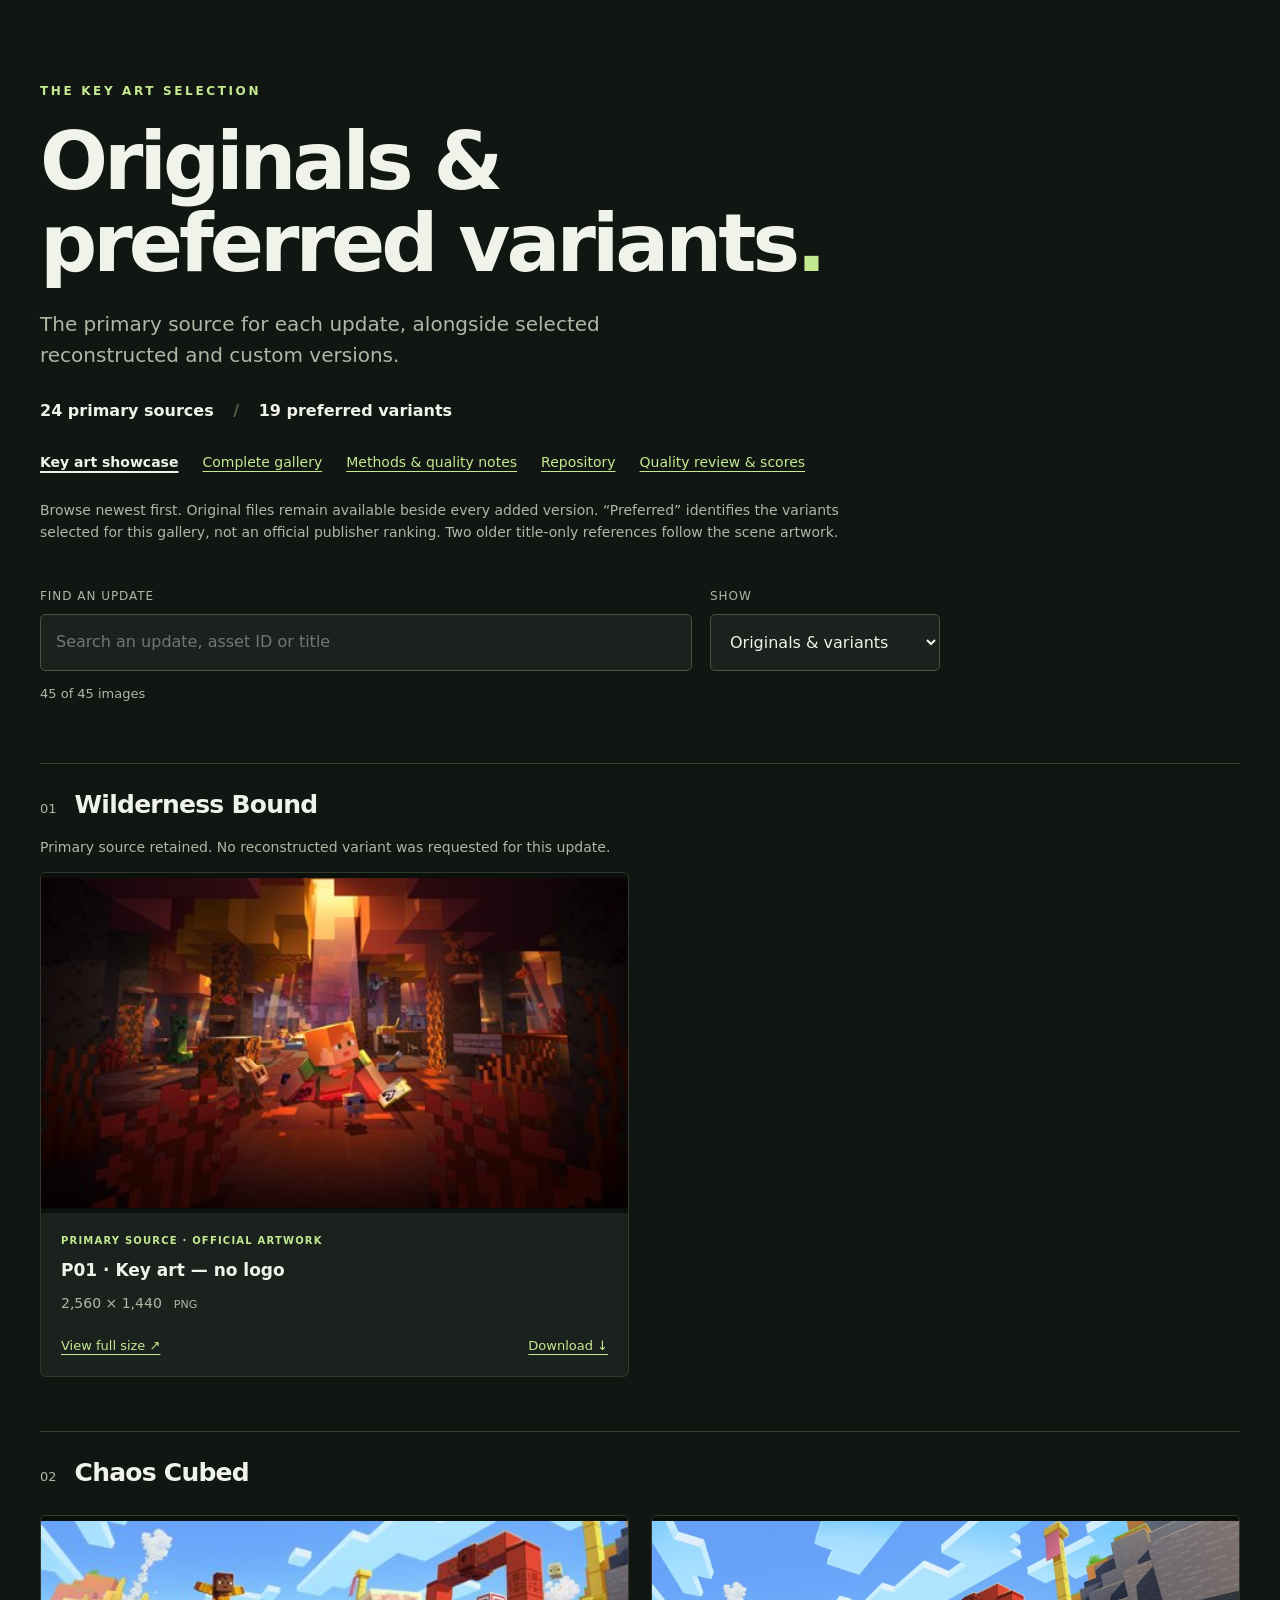
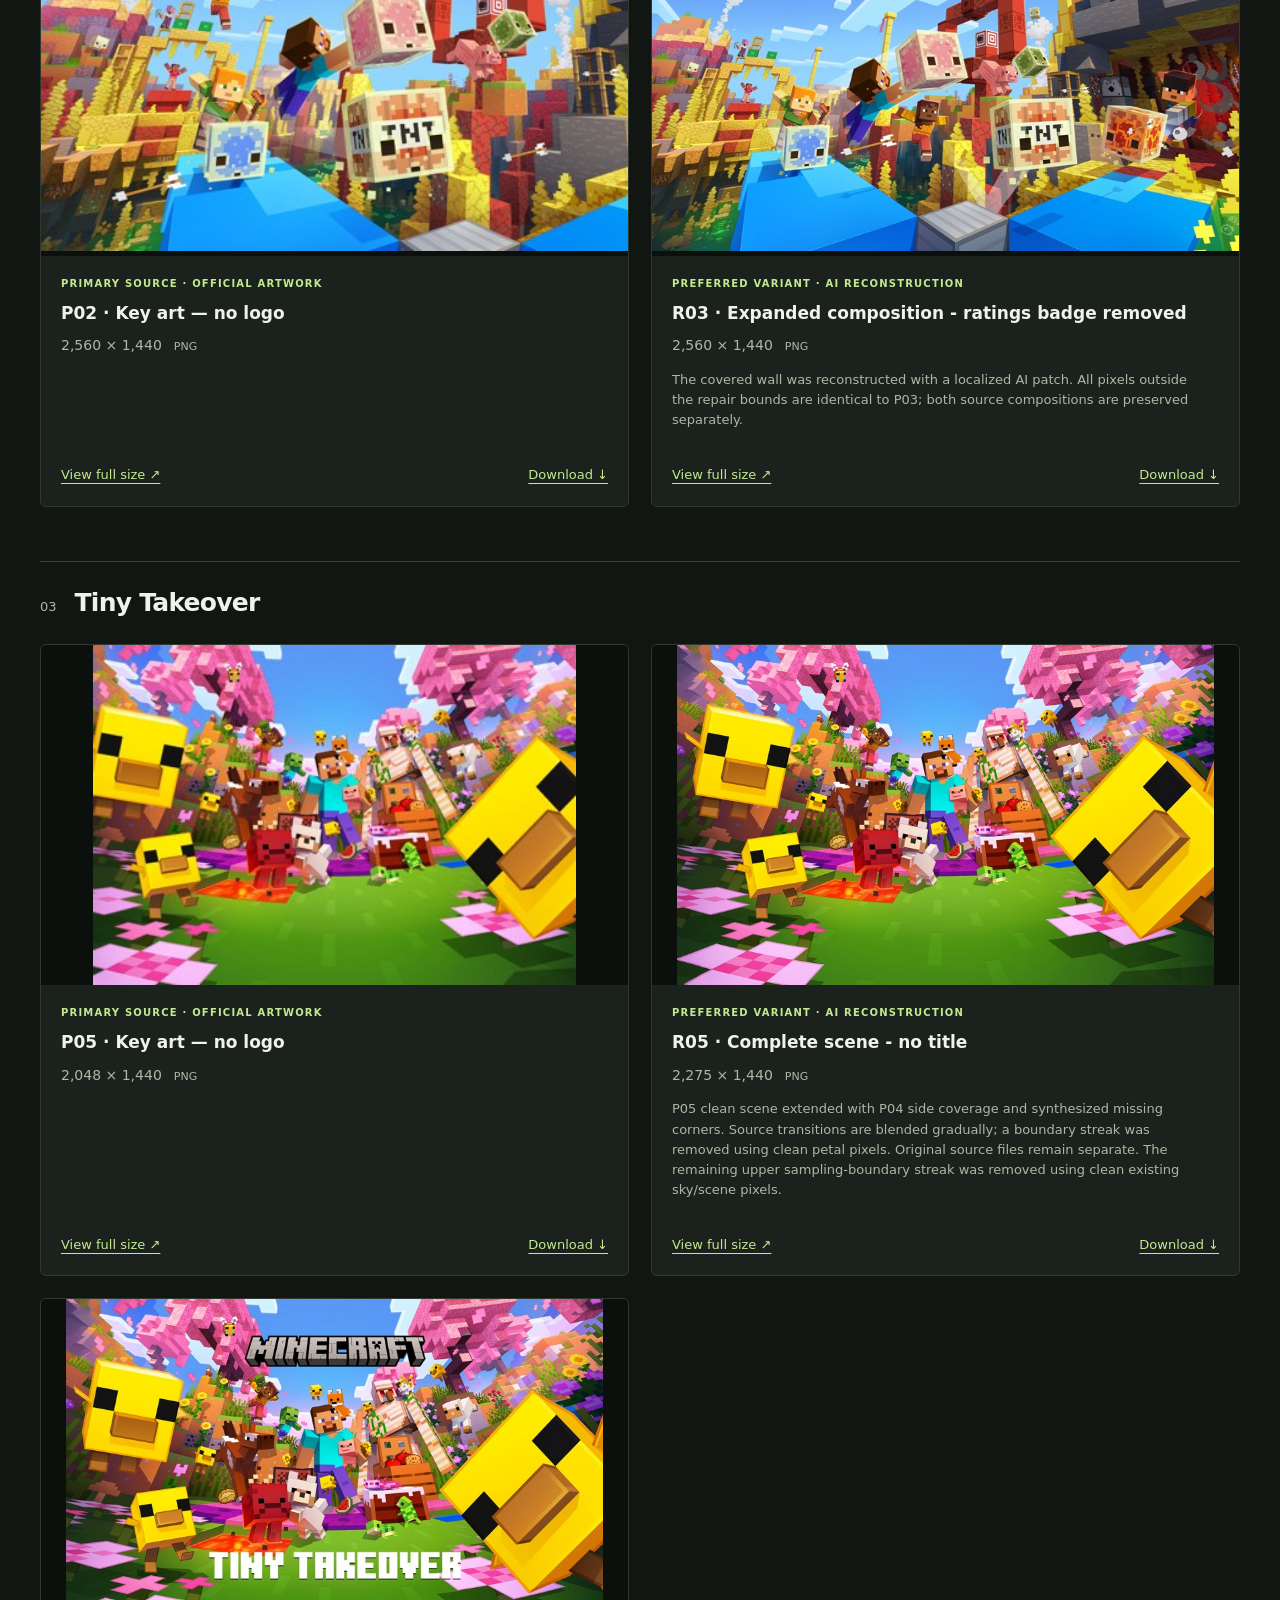
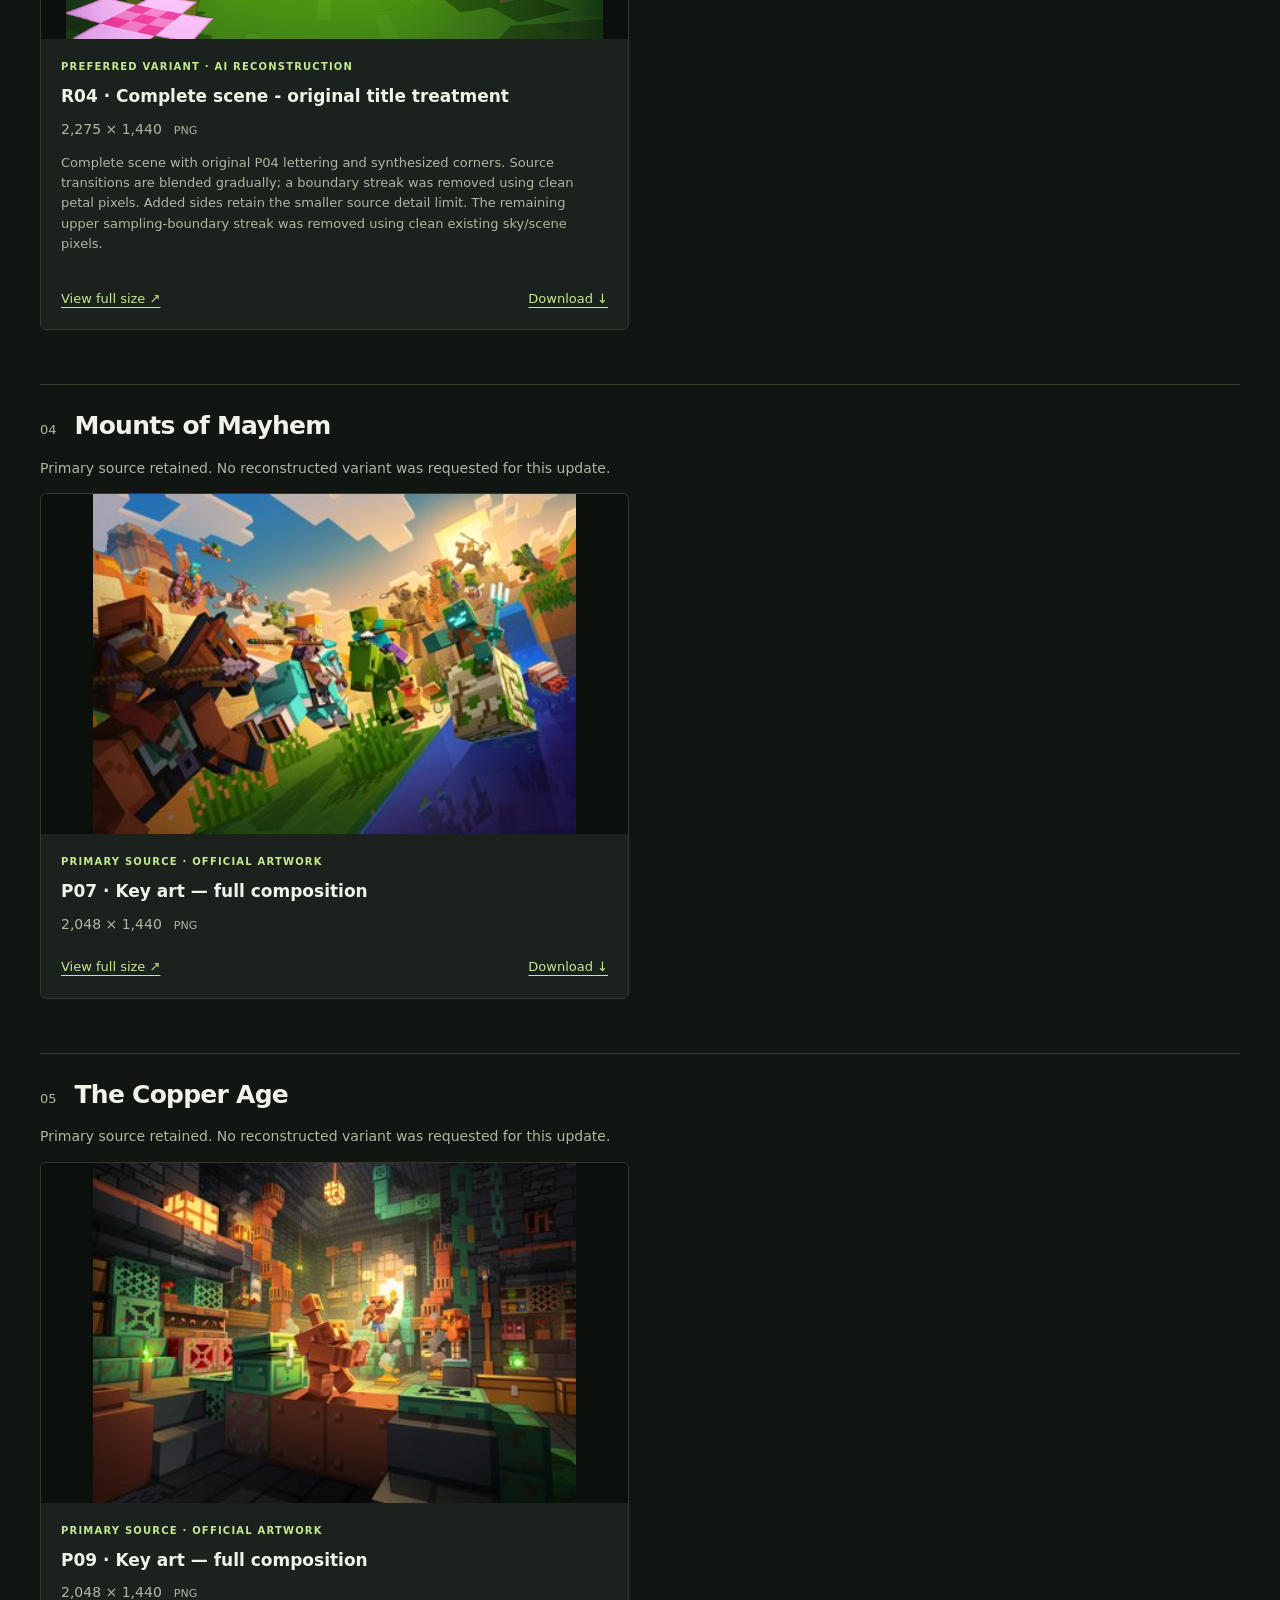
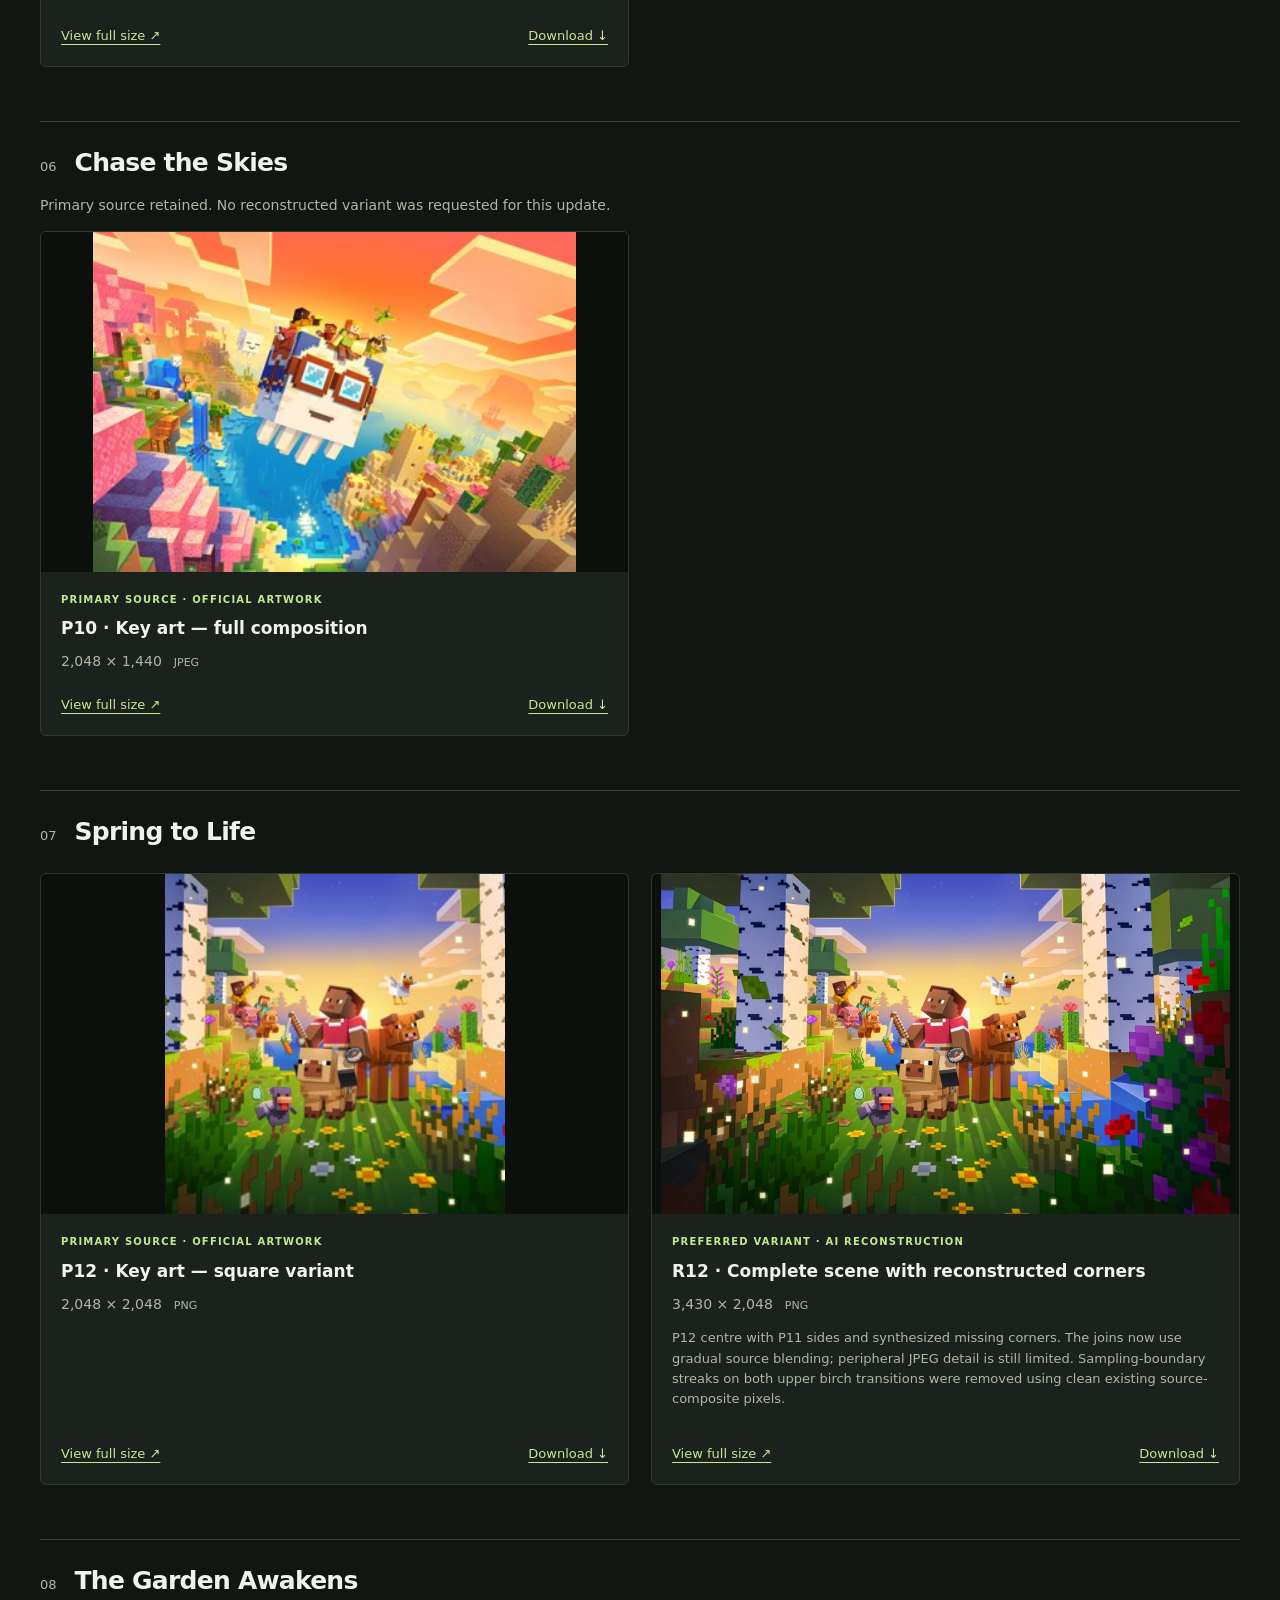
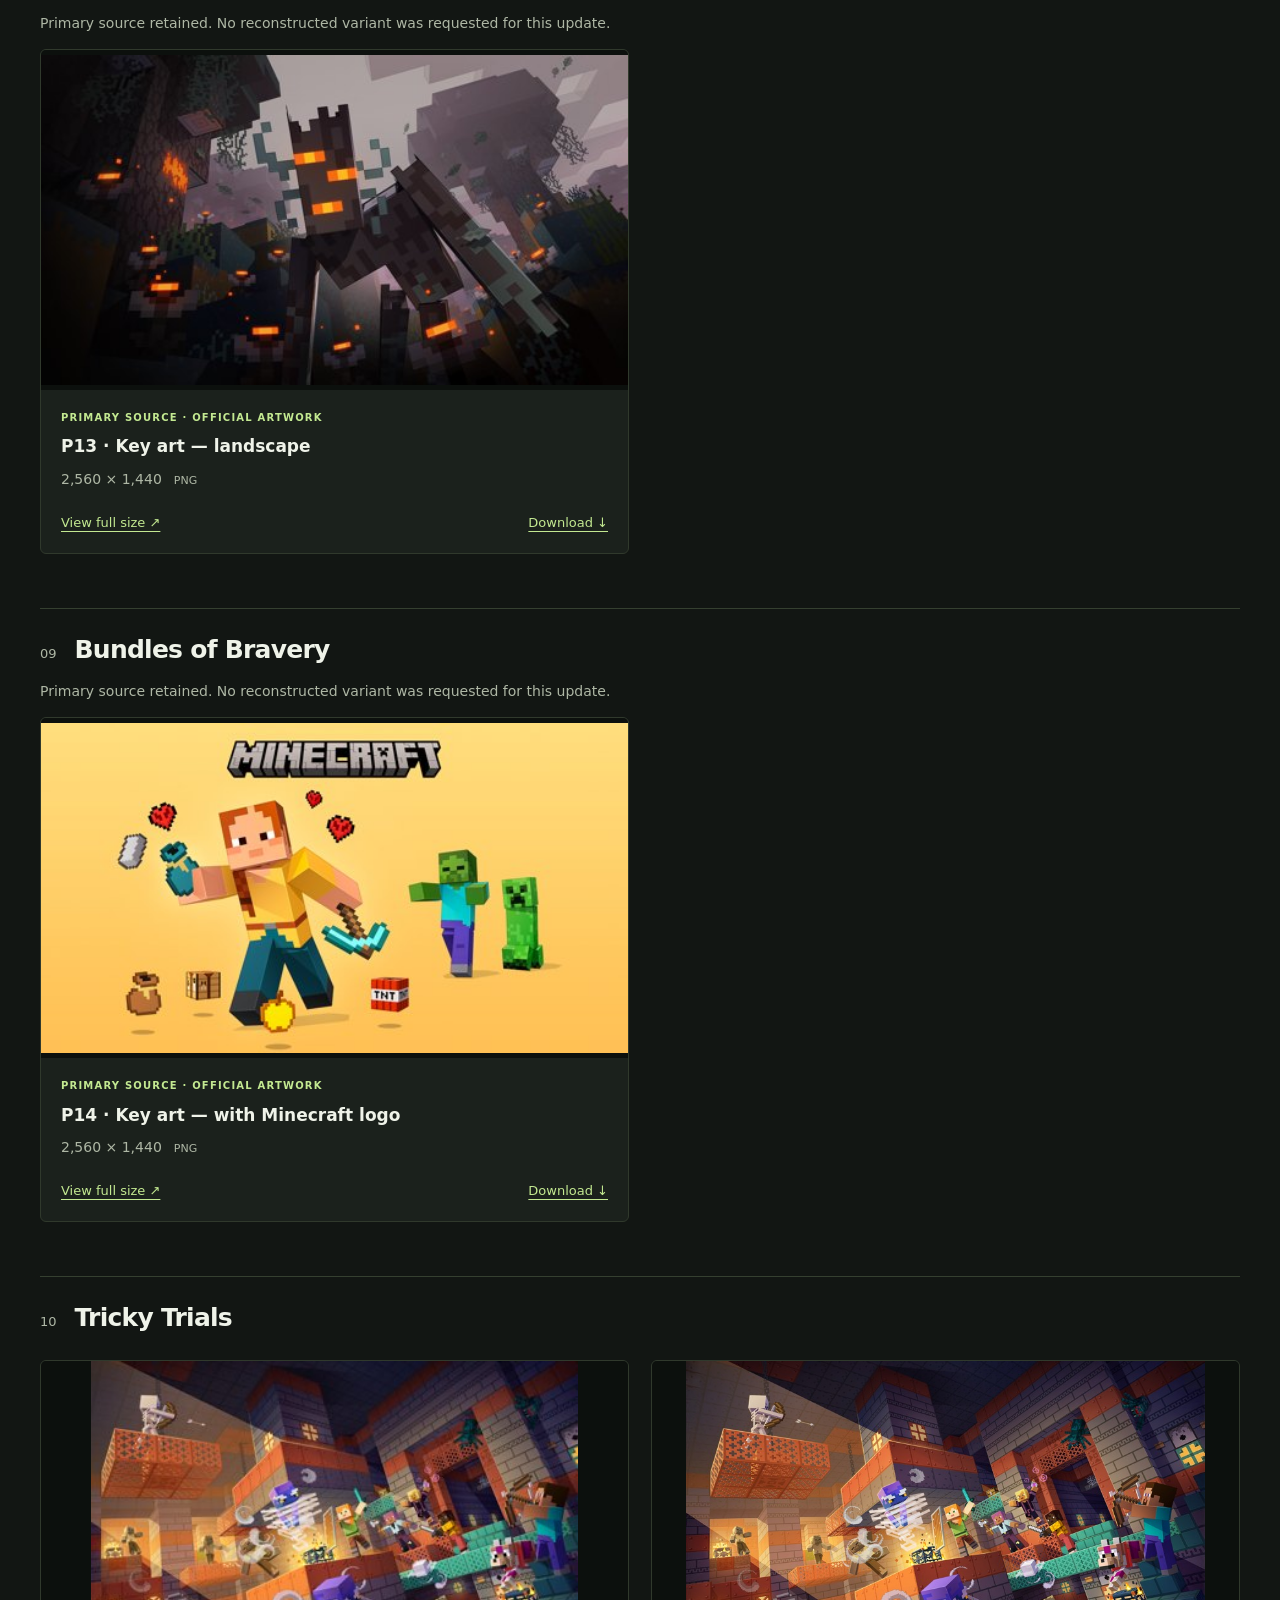
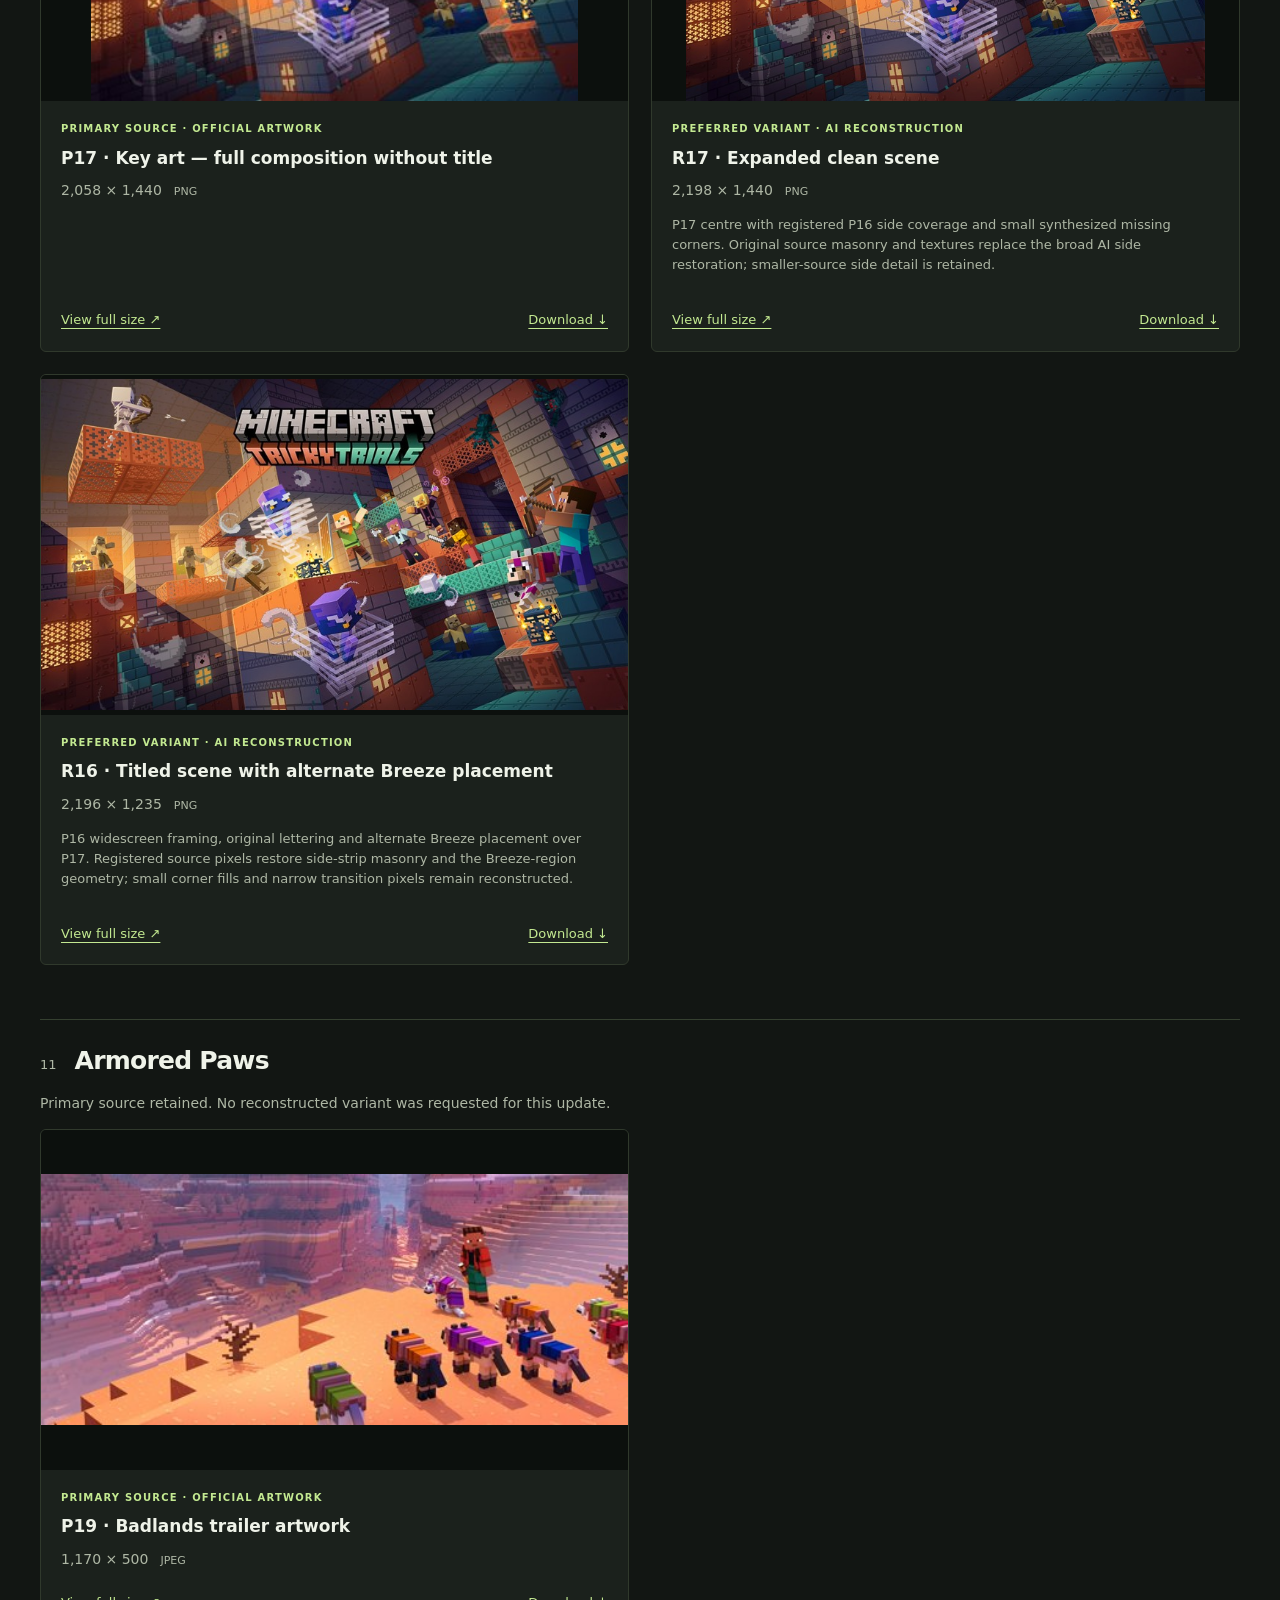
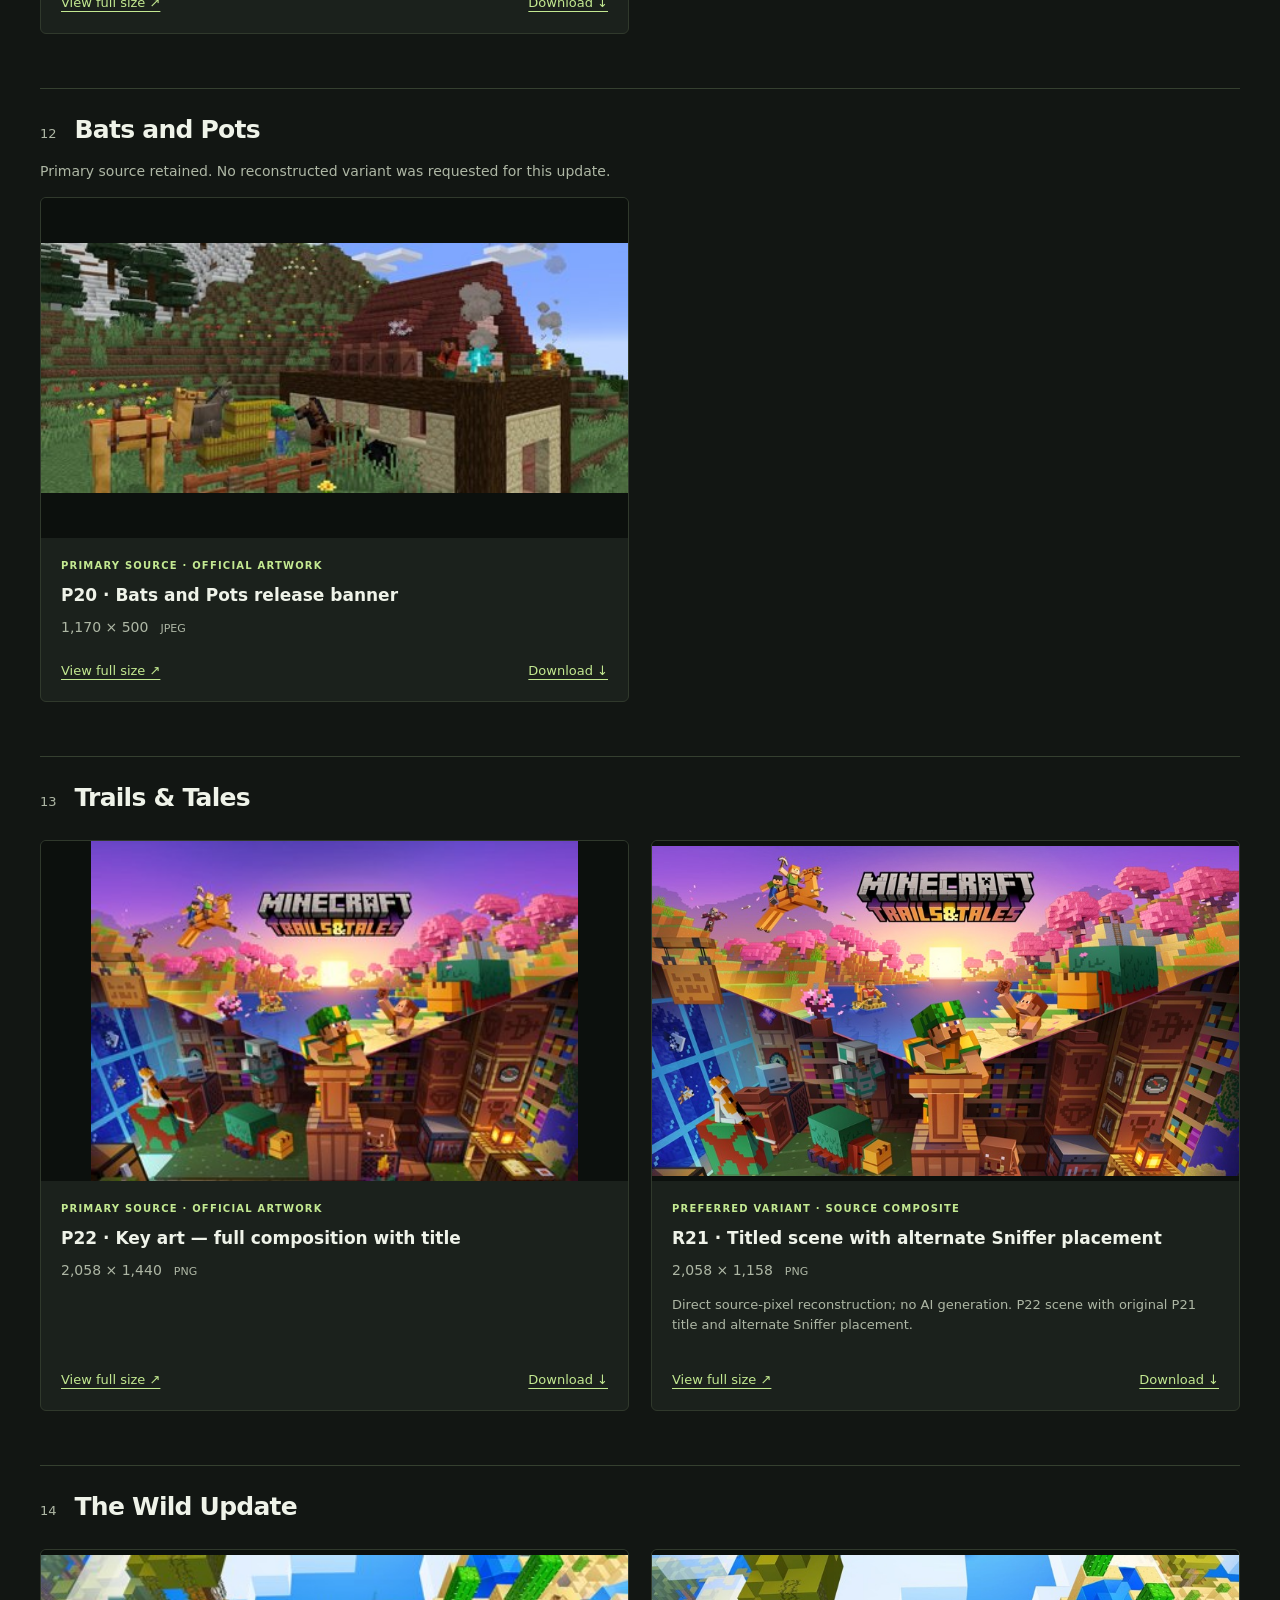
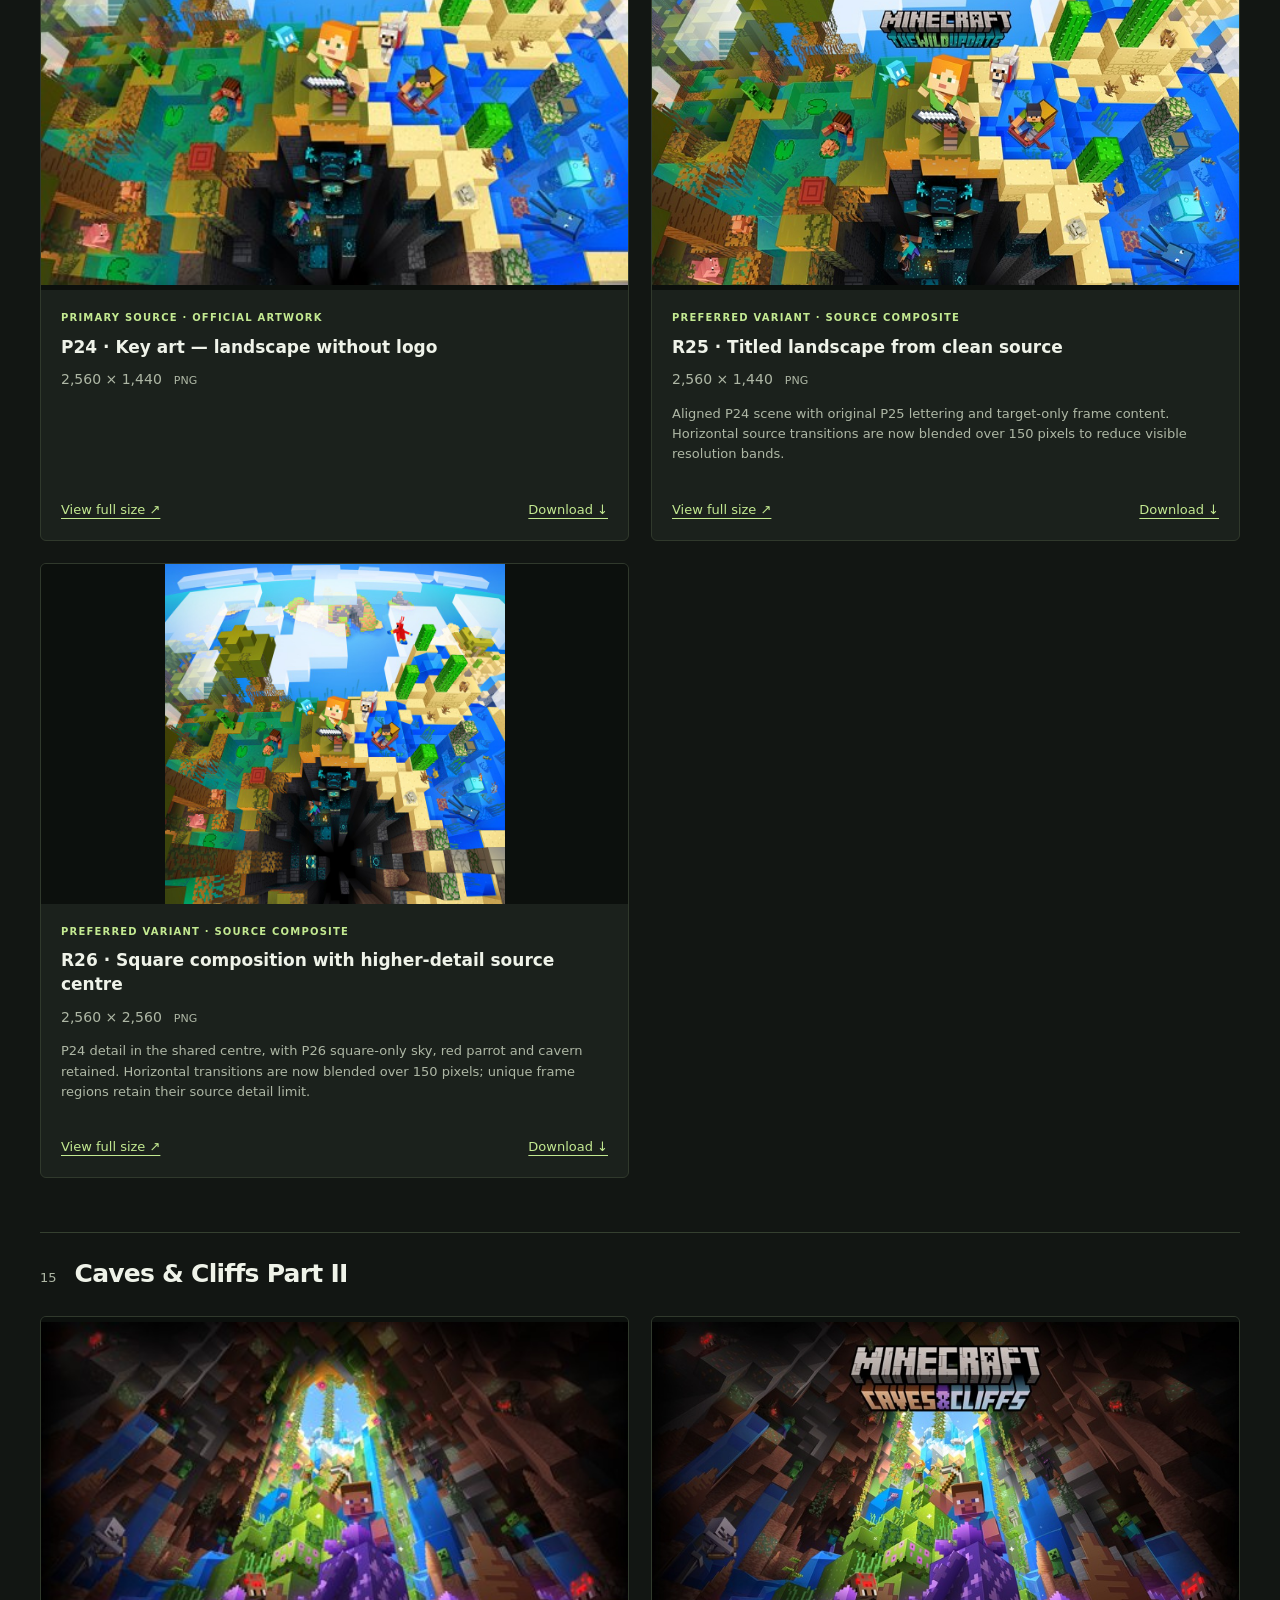
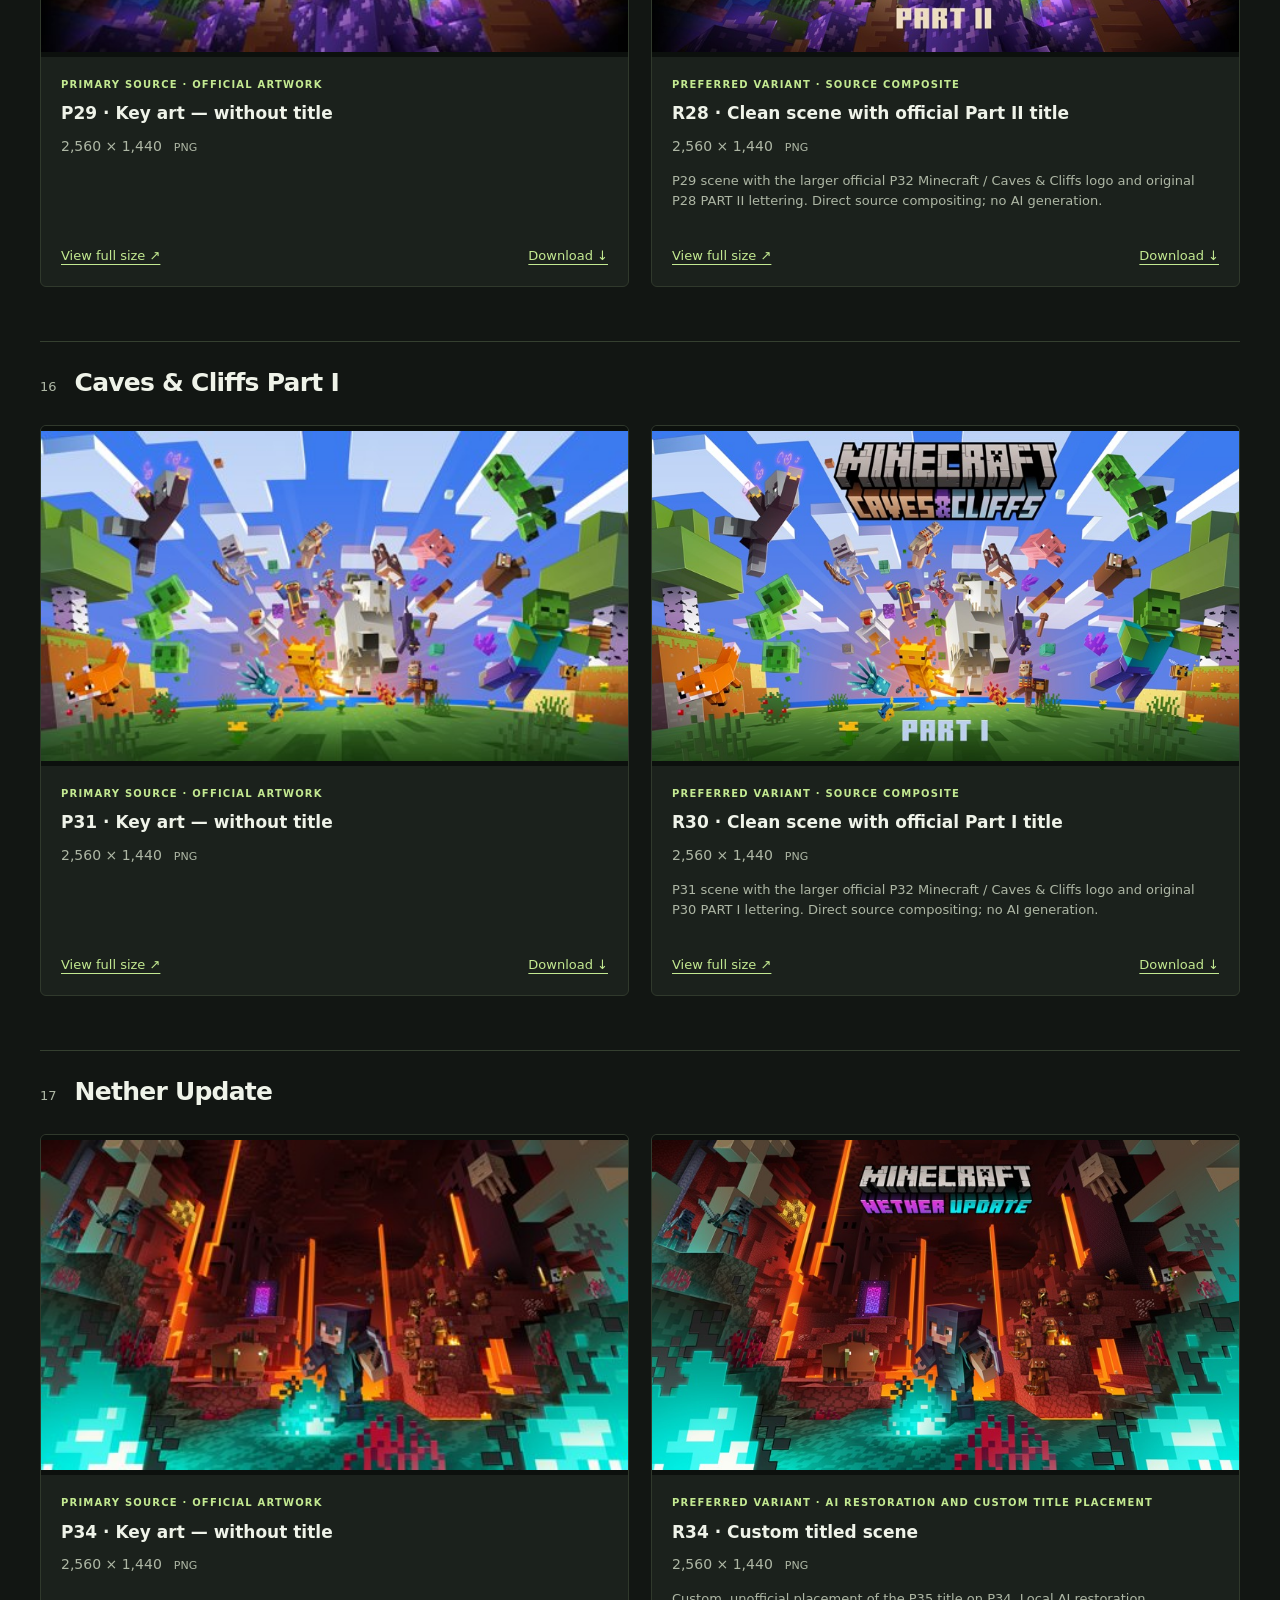
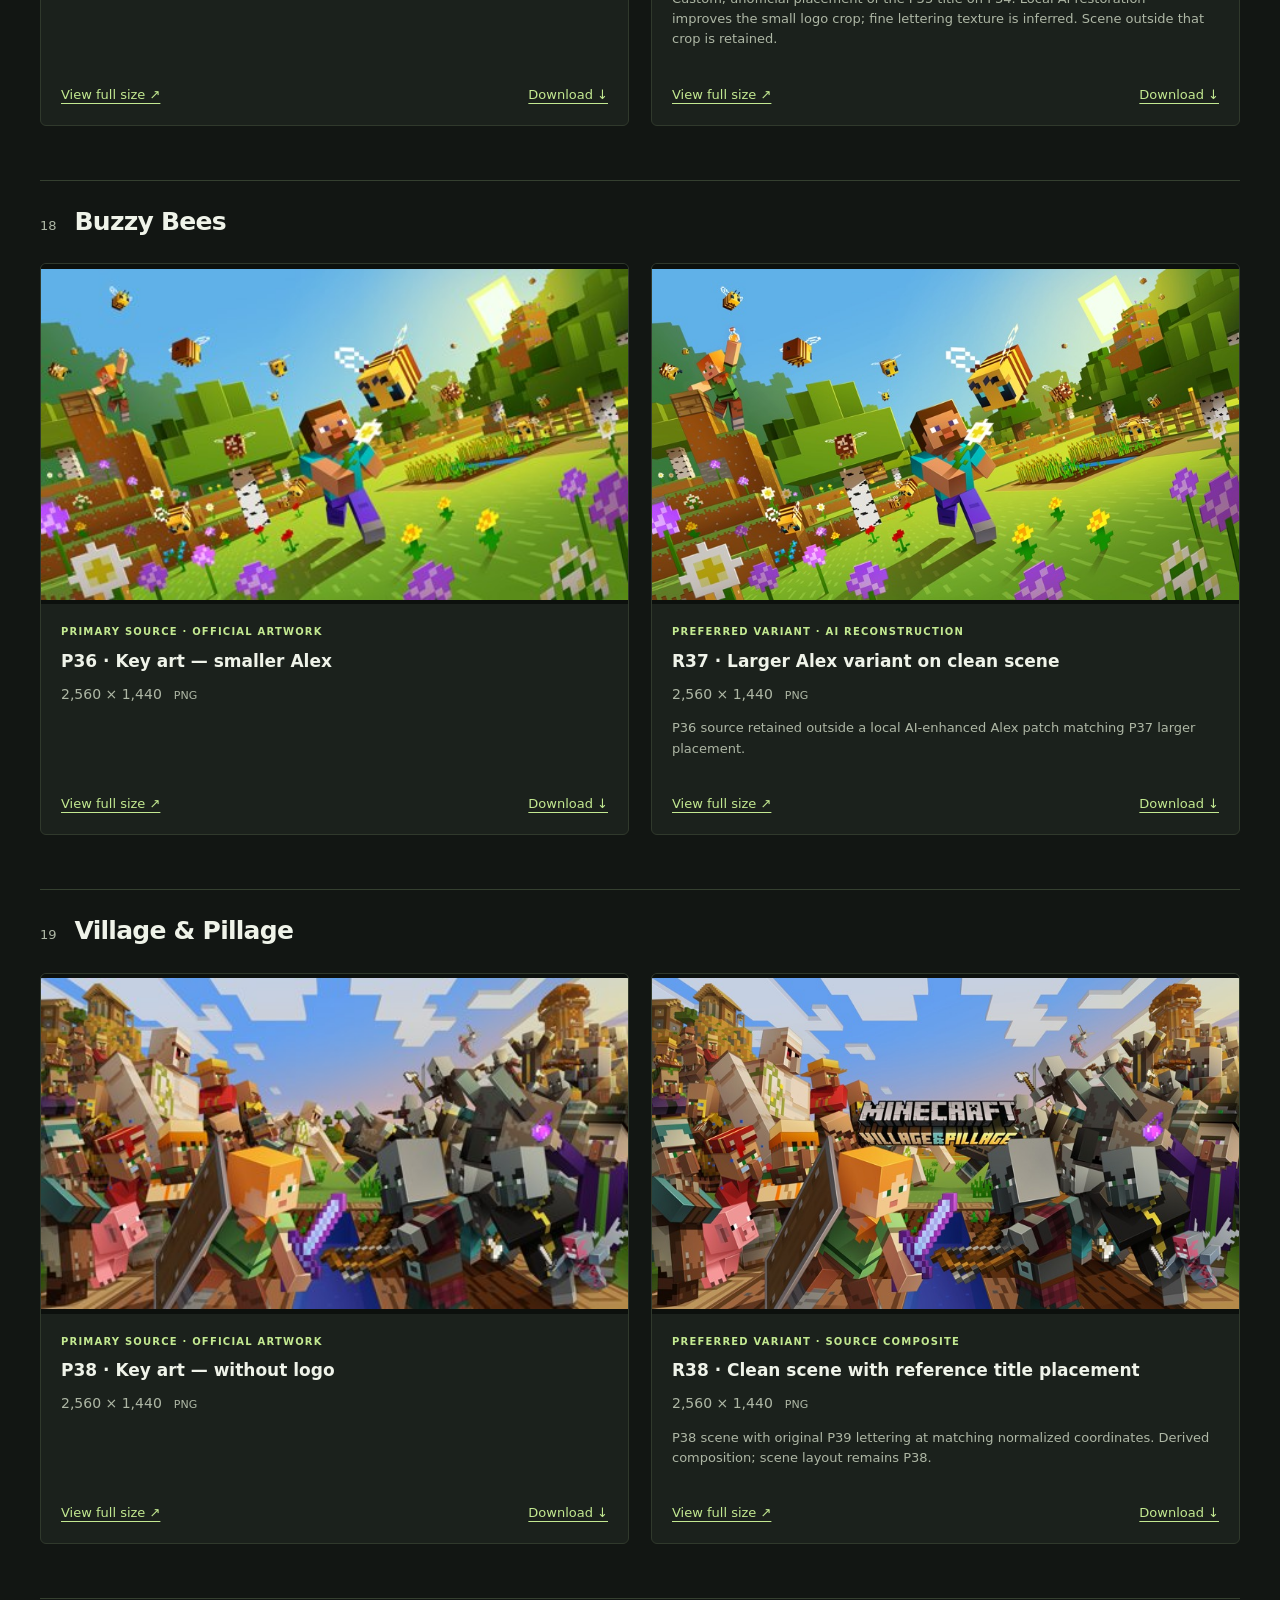
==== commit 4be74cbf: "Restore source voxel geometry and verify remaining seams" ====
--- a/showcase.html
+++ b/showcase.html
@@ -23,10 +23,10 @@
 <article class="card" data-search="tiny takeover p05 key art — no logo official artwork" data-type="Primary source"><a class="image" href="artwork/03-tiny-takeover/key-art-no-logo-2048x1440.png" aria-label="View full-size P05: Key art — no logo"><img loading="lazy" src=".catalogue/previews/05.jpg" alt="Tiny Takeover: Key art — no logo"></a><div class="info"><p class="tag">Primary source · Official artwork</p><h3>P05 · Key art — no logo</h3><p class="dimensions">2,048 × 1,440<span>PNG</span></p>
 <div class="links"><a href="artwork/03-tiny-takeover/key-art-no-logo-2048x1440.png">View full size ↗</a><a href="artwork/03-tiny-takeover/key-art-no-logo-2048x1440.png" download>Download ↓</a></div></div></article>
 <article class="card" data-search="tiny takeover r05 complete scene - no title ai reconstruction" data-type="Preferred variant"><a class="image" href="artwork/03-tiny-takeover/complete-scene-no-title-2275x1440.png" aria-label="View full-size R05: Complete scene - no title"><img loading="lazy" src=".catalogue/previews/R05.jpg" alt="Tiny Takeover: Complete scene - no title"></a><div class="info"><p class="tag">Preferred variant · AI reconstruction</p><h3>R05 · Complete scene - no title</h3><p class="dimensions">2,275 × 1,440<span>PNG</span></p>
-<p class="note">P05 clean scene extended with P04 side coverage and synthesized missing corners. Source transitions are blended gradually; a boundary streak was removed using clean petal pixels. Original source files remain separate.</p>
+<p class="note">P05 clean scene extended with P04 side coverage and synthesized missing corners. Source transitions are blended gradually; a boundary streak was removed using clean petal pixels. Original source files remain separate. The remaining upper sampling-boundary streak was removed using clean existing sky/scene pixels.</p>
 <div class="links"><a href="artwork/03-tiny-takeover/complete-scene-no-title-2275x1440.png">View full size ↗</a><a href="artwork/03-tiny-takeover/complete-scene-no-title-2275x1440.png" download>Download ↓</a></div></div></article>
 <article class="card" data-search="tiny takeover r04 complete scene - original title treatment ai reconstruction" data-type="Preferred variant"><a class="image" href="artwork/03-tiny-takeover/complete-scene-with-title-2275x1440.png" aria-label="View full-size R04: Complete scene - original title treatment"><img loading="lazy" src=".catalogue/previews/R04.jpg" alt="Tiny Takeover: Complete scene - original title treatment"></a><div class="info"><p class="tag">Preferred variant · AI reconstruction</p><h3>R04 · Complete scene - original title treatment</h3><p class="dimensions">2,275 × 1,440<span>PNG</span></p>
-<p class="note">Complete scene with original P04 lettering and synthesized corners. Source transitions are blended gradually; a boundary streak was removed using clean petal pixels. Added sides retain the smaller source detail limit.</p>
+<p class="note">Complete scene with original P04 lettering and synthesized corners. Source transitions are blended gradually; a boundary streak was removed using clean petal pixels. Added sides retain the smaller source detail limit. The remaining upper sampling-boundary streak was removed using clean existing sky/scene pixels.</p>
 <div class="links"><a href="artwork/03-tiny-takeover/complete-scene-with-title-2275x1440.png">View full size ↗</a><a href="artwork/03-tiny-takeover/complete-scene-with-title-2275x1440.png" download>Download ↓</a></div></div></article>
 </div></section>
 <section class="update"><h2><span>04</span>Mounts of Mayhem</h2>
@@ -52,7 +52,7 @@
 <article class="card" data-search="spring to life p12 key art — square variant official artwork" data-type="Primary source"><a class="image" href="artwork/07-spring-to-life/key-art-square-variant-2048x2048.png" aria-label="View full-size P12: Key art — square variant"><img loading="lazy" src=".catalogue/previews/12.jpg" alt="Spring to Life: Key art — square variant"></a><div class="info"><p class="tag">Primary source · Official artwork</p><h3>P12 · Key art — square variant</h3><p class="dimensions">2,048 × 2,048<span>PNG</span></p>
 <div class="links"><a href="artwork/07-spring-to-life/key-art-square-variant-2048x2048.png">View full size ↗</a><a href="artwork/07-spring-to-life/key-art-square-variant-2048x2048.png" download>Download ↓</a></div></div></article>
 <article class="card" data-search="spring to life r12 complete scene with reconstructed corners ai reconstruction" data-type="Preferred variant"><a class="image" href="artwork/07-spring-to-life/complete-scene-3430x2048.png" aria-label="View full-size R12: Complete scene with reconstructed corners"><img loading="lazy" src=".catalogue/previews/R12.jpg" alt="Spring to Life: Complete scene with reconstructed corners"></a><div class="info"><p class="tag">Preferred variant · AI reconstruction</p><h3>R12 · Complete scene with reconstructed corners</h3><p class="dimensions">3,430 × 2,048<span>PNG</span></p>
-<p class="note">P12 centre with P11 sides and synthesized missing corners. The joins now use gradual source blending; peripheral JPEG detail is still limited.</p>
+<p class="note">P12 centre with P11 sides and synthesized missing corners. The joins now use gradual source blending; peripheral JPEG detail is still limited. Sampling-boundary streaks on both upper birch transitions were removed using clean existing source-composite pixels.</p>
 <div class="links"><a href="artwork/07-spring-to-life/complete-scene-3430x2048.png">View full size ↗</a><a href="artwork/07-spring-to-life/complete-scene-3430x2048.png" download>Download ↓</a></div></div></article>
 </div></section>
 <section class="update"><h2><span>08</span>The Garden Awakens</h2>
@@ -72,10 +72,10 @@
 <article class="card" data-search="tricky trials p17 key art — full composition without title official artwork" data-type="Primary source"><a class="image" href="artwork/10-tricky-trials/key-art-full-composition-without-title-2058x1440.png" aria-label="View full-size P17: Key art — full composition without title"><img loading="lazy" src=".catalogue/previews/17.jpg" alt="Tricky Trials: Key art — full composition without title"></a><div class="info"><p class="tag">Primary source · Official artwork</p><h3>P17 · Key art — full composition without title</h3><p class="dimensions">2,058 × 1,440<span>PNG</span></p>
 <div class="links"><a href="artwork/10-tricky-trials/key-art-full-composition-without-title-2058x1440.png">View full size ↗</a><a href="artwork/10-tricky-trials/key-art-full-composition-without-title-2058x1440.png" download>Download ↓</a></div></div></article>
 <article class="card" data-search="tricky trials r17 expanded clean scene ai reconstruction" data-type="Preferred variant"><a class="image" href="artwork/10-tricky-trials/expanded-clean-scene-2198x1440.png" aria-label="View full-size R17: Expanded clean scene"><img loading="lazy" src=".catalogue/previews/R17.jpg" alt="Tricky Trials: Expanded clean scene"></a><div class="info"><p class="tag">Preferred variant · AI reconstruction</p><h3>R17 · Expanded clean scene</h3><p class="dimensions">2,198 × 1,440<span>PNG</span></p>
-<p class="note">P17 base with P16 side information and reconstructed corners. Local AI restoration brings the soft outer strips closer to the central scene; fine masonry and surface texture in those strips are inferred.</p>
+<p class="note">P17 centre with registered P16 side coverage and small synthesized missing corners. Original source masonry and textures replace the broad AI side restoration; smaller-source side detail is retained.</p>
 <div class="links"><a href="artwork/10-tricky-trials/expanded-clean-scene-2198x1440.png">View full size ↗</a><a href="artwork/10-tricky-trials/expanded-clean-scene-2198x1440.png" download>Download ↓</a></div></div></article>
 <article class="card" data-search="tricky trials r16 titled scene with alternate breeze placement ai reconstruction" data-type="Preferred variant"><a class="image" href="artwork/10-tricky-trials/titled-breeze-variant-2196x1235.png" aria-label="View full-size R16: Titled scene with alternate Breeze placement"><img loading="lazy" src=".catalogue/previews/R16.jpg" alt="Tricky Trials: Titled scene with alternate Breeze placement"></a><div class="info"><p class="tag">Preferred variant · AI reconstruction</p><h3>R16 · Titled scene with alternate Breeze placement</h3><p class="dimensions">2,196 × 1,235<span>PNG</span></p>
-<p class="note">Widescreen P16 framing, original lettering and alternate foreground Breeze retained. Matching side-strip repairs from R17 reduce abrupt softness; AI-enhanced edge and Breeze details remain inferred.</p>
+<p class="note">P16 widescreen framing, original lettering and alternate Breeze placement over P17. Registered source pixels restore side-strip masonry and the Breeze-region geometry; small corner fills and narrow transition pixels remain reconstructed.</p>
 <div class="links"><a href="artwork/10-tricky-trials/titled-breeze-variant-2196x1235.png">View full size ↗</a><a href="artwork/10-tricky-trials/titled-breeze-variant-2196x1235.png" download>Download ↓</a></div></div></article>
 </div></section>
 <section class="update"><h2><span>11</span>Armored Paws</h2>
@@ -154,10 +154,10 @@
 <article class="card" data-search="update aquatic p41 key art — landscape without logo official artwork" data-type="Primary source"><a class="image" href="artwork/20-update-aquatic/key-art-landscape-without-logo-2560x1440.png" aria-label="View full-size P41: Key art — landscape without logo"><img loading="lazy" src=".catalogue/previews/41.jpg" alt="Update Aquatic: Key art — landscape without logo"></a><div class="info"><p class="tag">Primary source · Official artwork</p><h3>P41 · Key art — landscape without logo</h3><p class="dimensions">2,560 × 1,440<span>PNG</span></p>
 <div class="links"><a href="artwork/20-update-aquatic/key-art-landscape-without-logo-2560x1440.png">View full size ↗</a><a href="artwork/20-update-aquatic/key-art-landscape-without-logo-2560x1440.png" download>Download ↓</a></div></div></article>
 <article class="card" data-search="update aquatic r40a expanded banner without title ai reconstruction" data-type="Preferred variant"><a class="image" href="artwork/20-update-aquatic/expanded-banner-no-title-4320x1440.png" aria-label="View full-size R40A: Expanded banner without title"><img loading="lazy" src=".catalogue/previews/R40A.jpg" alt="Update Aquatic: Expanded banner without title"></a><div class="info"><p class="tag">Preferred variant · AI reconstruction</p><h3>R40A · Expanded banner without title</h3><p class="dimensions">4,320 × 1,440<span>PNG</span></p>
-<p class="note">P41 centre with expanded P40 outer reefs. Local AI restoration reduces low/high-resolution borders, clipped bubble/fish fragments and outer-strip blotches. Reconstructed reef and water detail is inferred.</p>
+<p class="note">P41 centre with expanded P40 outer reefs. Original registered coral, kelp and sand surfaces restore voxel geometry. The coherent AI-restored water/bubble field is retained around those solids; inferred water detail and smaller-source reef softness remain.</p>
 <div class="links"><a href="artwork/20-update-aquatic/expanded-banner-no-title-4320x1440.png">View full size ↗</a><a href="artwork/20-update-aquatic/expanded-banner-no-title-4320x1440.png" download>Download ↓</a></div></div></article>
 <article class="card" data-search="update aquatic r40b expanded banner with custom title placement ai reconstruction and custom title placement" data-type="Preferred variant"><a class="image" href="artwork/20-update-aquatic/expanded-banner-with-title-4320x1440.png" aria-label="View full-size R40B: Expanded banner with custom title placement"><img loading="lazy" src=".catalogue/previews/R40B.jpg" alt="Update Aquatic: Expanded banner with custom title placement"></a><div class="info"><p class="tag">Preferred variant · AI reconstruction and custom title placement</p><h3>R40B · Expanded banner with custom title placement</h3><p class="dimensions">4,320 × 1,440<span>PNG</span></p>
-<p class="note">Restored R40A banner scene with a locally AI-restored title and a tightened silhouette matte. Title placement is custom and unofficial; outer reef and fine lettering details are inferred.</p>
+<p class="note">Same source-restored coral, kelp and sand geometry as R40A, with coherent AI-restored water/bubbles and the reviewed title matte retained. The title placement is custom and unofficial; water and fine logo details remain inferred.</p>
 <div class="links"><a href="artwork/20-update-aquatic/expanded-banner-with-title-4320x1440.png">View full size ↗</a><a href="artwork/20-update-aquatic/expanded-banner-with-title-4320x1440.png" download>Download ↓</a></div></div></article>
 <article class="card" data-search="update aquatic r41 clean scene with custom title placement ai restoration and custom title placement" data-type="Preferred variant"><a class="image" href="artwork/20-update-aquatic/custom-titled-scene-2560x1440.png" aria-label="View full-size R41: Clean scene with custom title placement"><img loading="lazy" src=".catalogue/previews/R41.jpg" alt="Update Aquatic: Clean scene with custom title placement"></a><div class="info"><p class="tag">Preferred variant · AI restoration and custom title placement</p><h3>R41 · Clean scene with custom title placement</h3><p class="dimensions">2,560 × 1,440<span>PNG</span></p>
 <p class="note">P41 scene with a locally AI-restored title based on P40. Placement is custom and unofficial; fine lettering detail is inferred, with the scene retained outside the title crop.</p>
@@ -187,8 +187,8 @@
 <div class="grid">
 <article class="card" data-search="combat update p49 original official artwork official artwork" data-type="Primary source"><a class="image" href="artwork/24-combat-update/original-official-artwork-1280x720.png" aria-label="View full-size P49: Original official artwork"><img loading="lazy" src=".catalogue/previews/49.jpg" alt="Combat Update: Original official artwork"></a><div class="info"><p class="tag">Primary source · Official artwork</p><h3>P49 · Original official artwork</h3><p class="dimensions">1,280 × 720<span>PNG</span></p>
 <div class="links"><a href="artwork/24-combat-update/original-official-artwork-1280x720.png">View full size ↗</a><a href="artwork/24-combat-update/original-official-artwork-1280x720.png" download>Download ↓</a></div></div></article>
-<article class="card" data-search="combat update r49 combat update - ai-enhanced and resampled 5k ai enhancement and resampling" data-type="Preferred variant"><a class="image" href="artwork/24-combat-update/combat-enhanced-and-resampled-5120x2880.png" aria-label="View full-size R49: Combat Update - AI-enhanced and resampled 5K"><img loading="lazy" src=".catalogue/previews/R49.jpg" alt="Combat Update: Combat Update - AI-enhanced and resampled 5K"></a><div class="info"><p class="tag">Preferred variant · AI enhancement and resampling</p><h3>R49 · Combat Update - AI-enhanced and resampled 5K</h3><p class="dimensions">5,120 × 2,880<span>PNG</span></p>
-<p class="note">5120 x 2880 derivative from P49 at 1280 x 720. An initial 1672 x 941 AI result was registered and resampled; localized AI restoration now also improves the title and Alex/Steve detail crops. Fine facial, lettering and scene detail is inferred; this is not native 5K source artwork.</p>
+<article class="card" data-search="combat update r49 combat update - source-faithful 5k resampling source resampling" data-type="Preferred variant"><a class="image" href="artwork/24-combat-update/combat-enhanced-and-resampled-5120x2880.png" aria-label="View full-size R49: Combat Update - source-faithful 5K resampling"><img loading="lazy" src=".catalogue/previews/R49.jpg" alt="Combat Update: Combat Update - source-faithful 5K resampling"></a><div class="info"><p class="tag">Preferred variant · Source resampling</p><h3>R49 · Combat Update - source-faithful 5K resampling</h3><p class="dimensions">5,120 × 2,880<span>PNG</span></p>
+<p class="note">5120 x 2880 derivative rebuilt from the original 1280 x 720 P49 using bounded sharpening and Lanczos resampling only. Original block, terrain, wing, face and lettering shapes are retained; no generated scene detail remains. Stored 5K dimensions do not establish native 5K detail.</p>
 <div class="links"><a href="artwork/24-combat-update/combat-enhanced-and-resampled-5120x2880.png">View full size ↗</a><a href="artwork/24-combat-update/combat-enhanced-and-resampled-5120x2880.png" download>Download ↓</a></div></div></article>
 </div></section>
 <section class="update"><h2><span>25</span>Bountiful Update</h2>
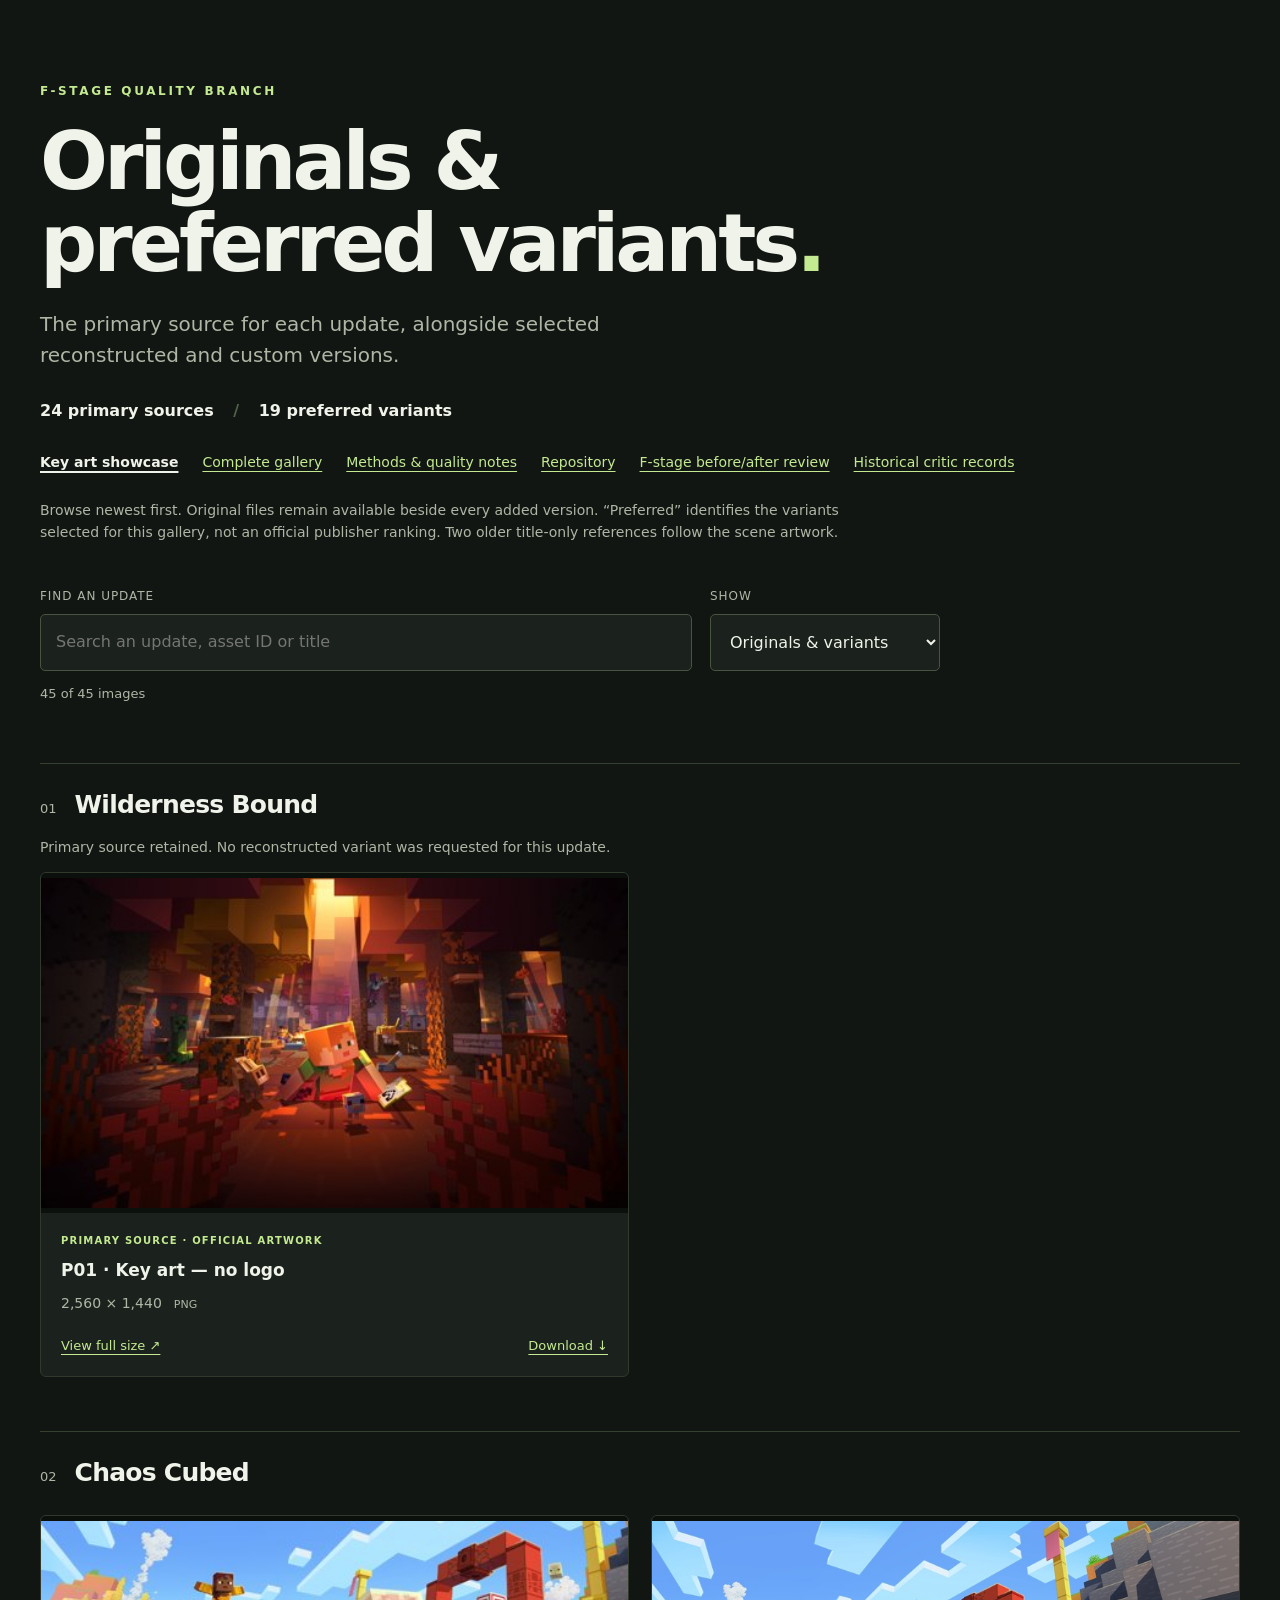
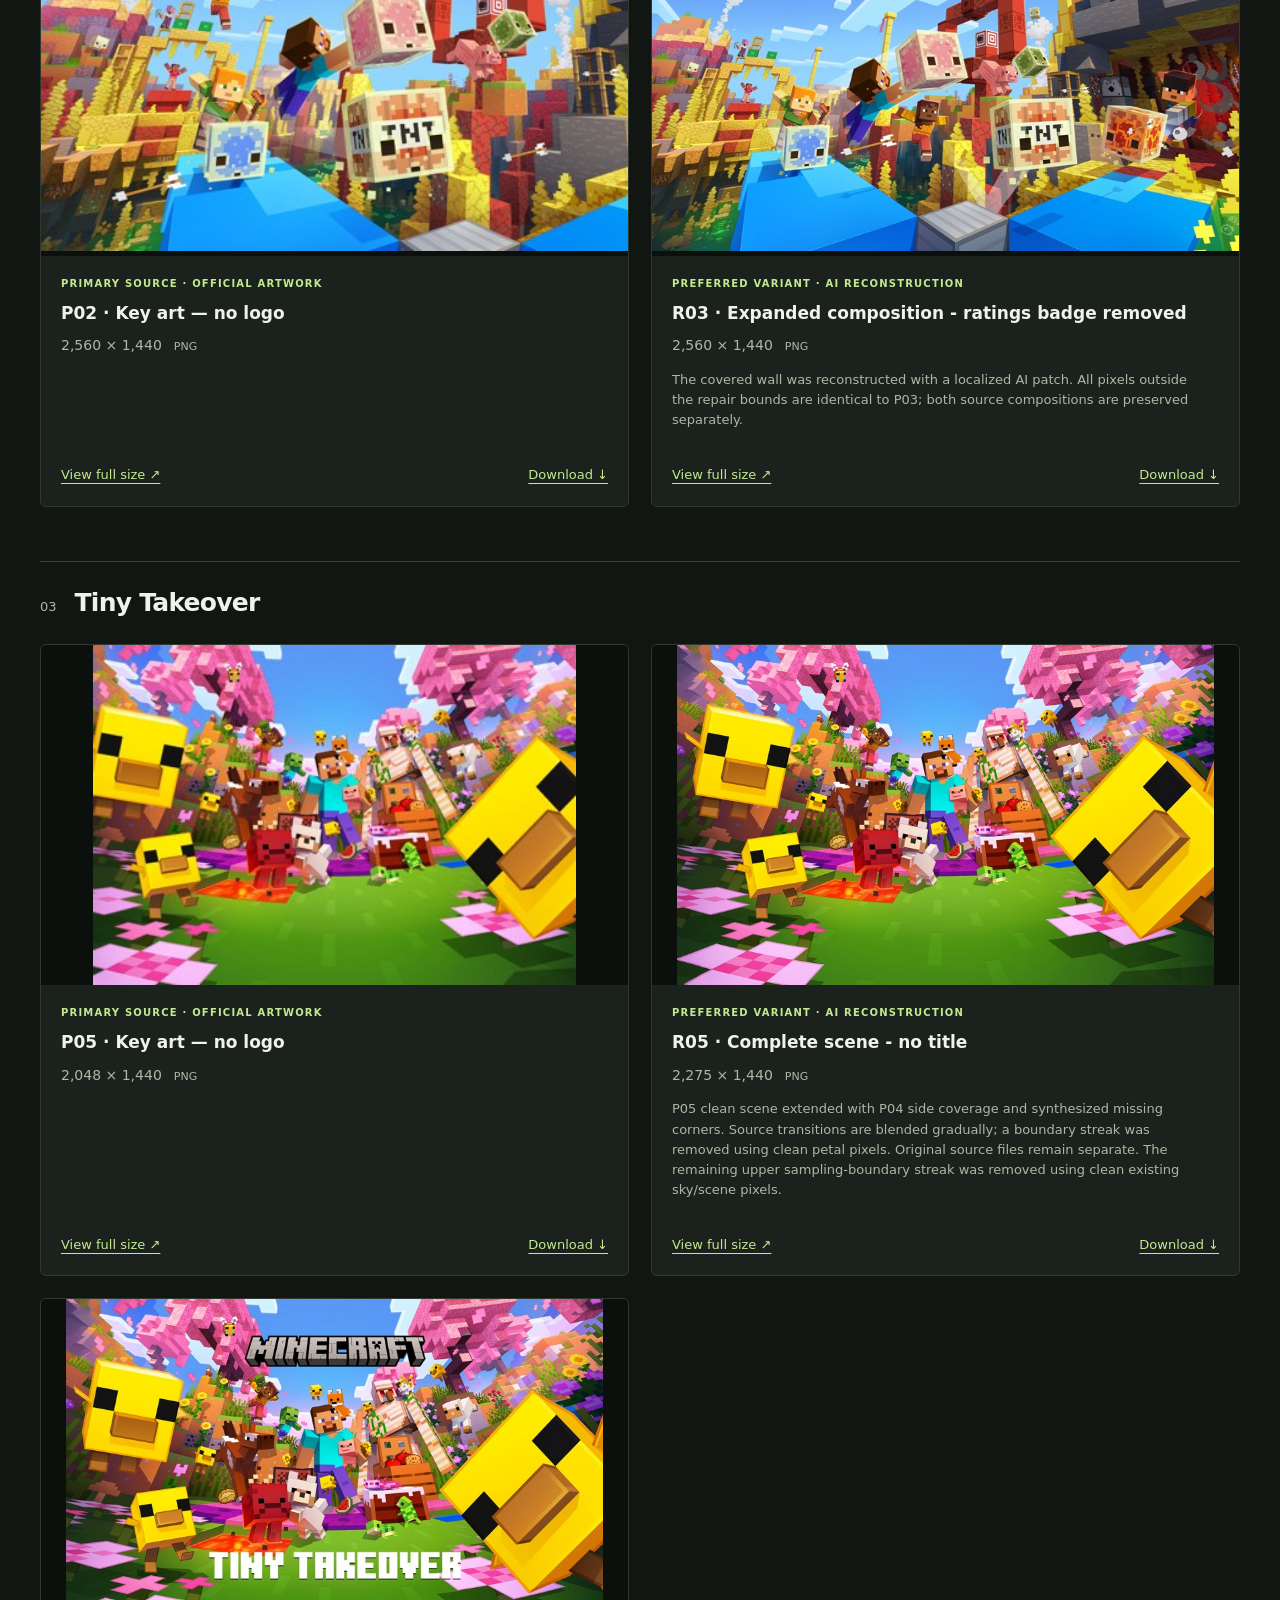
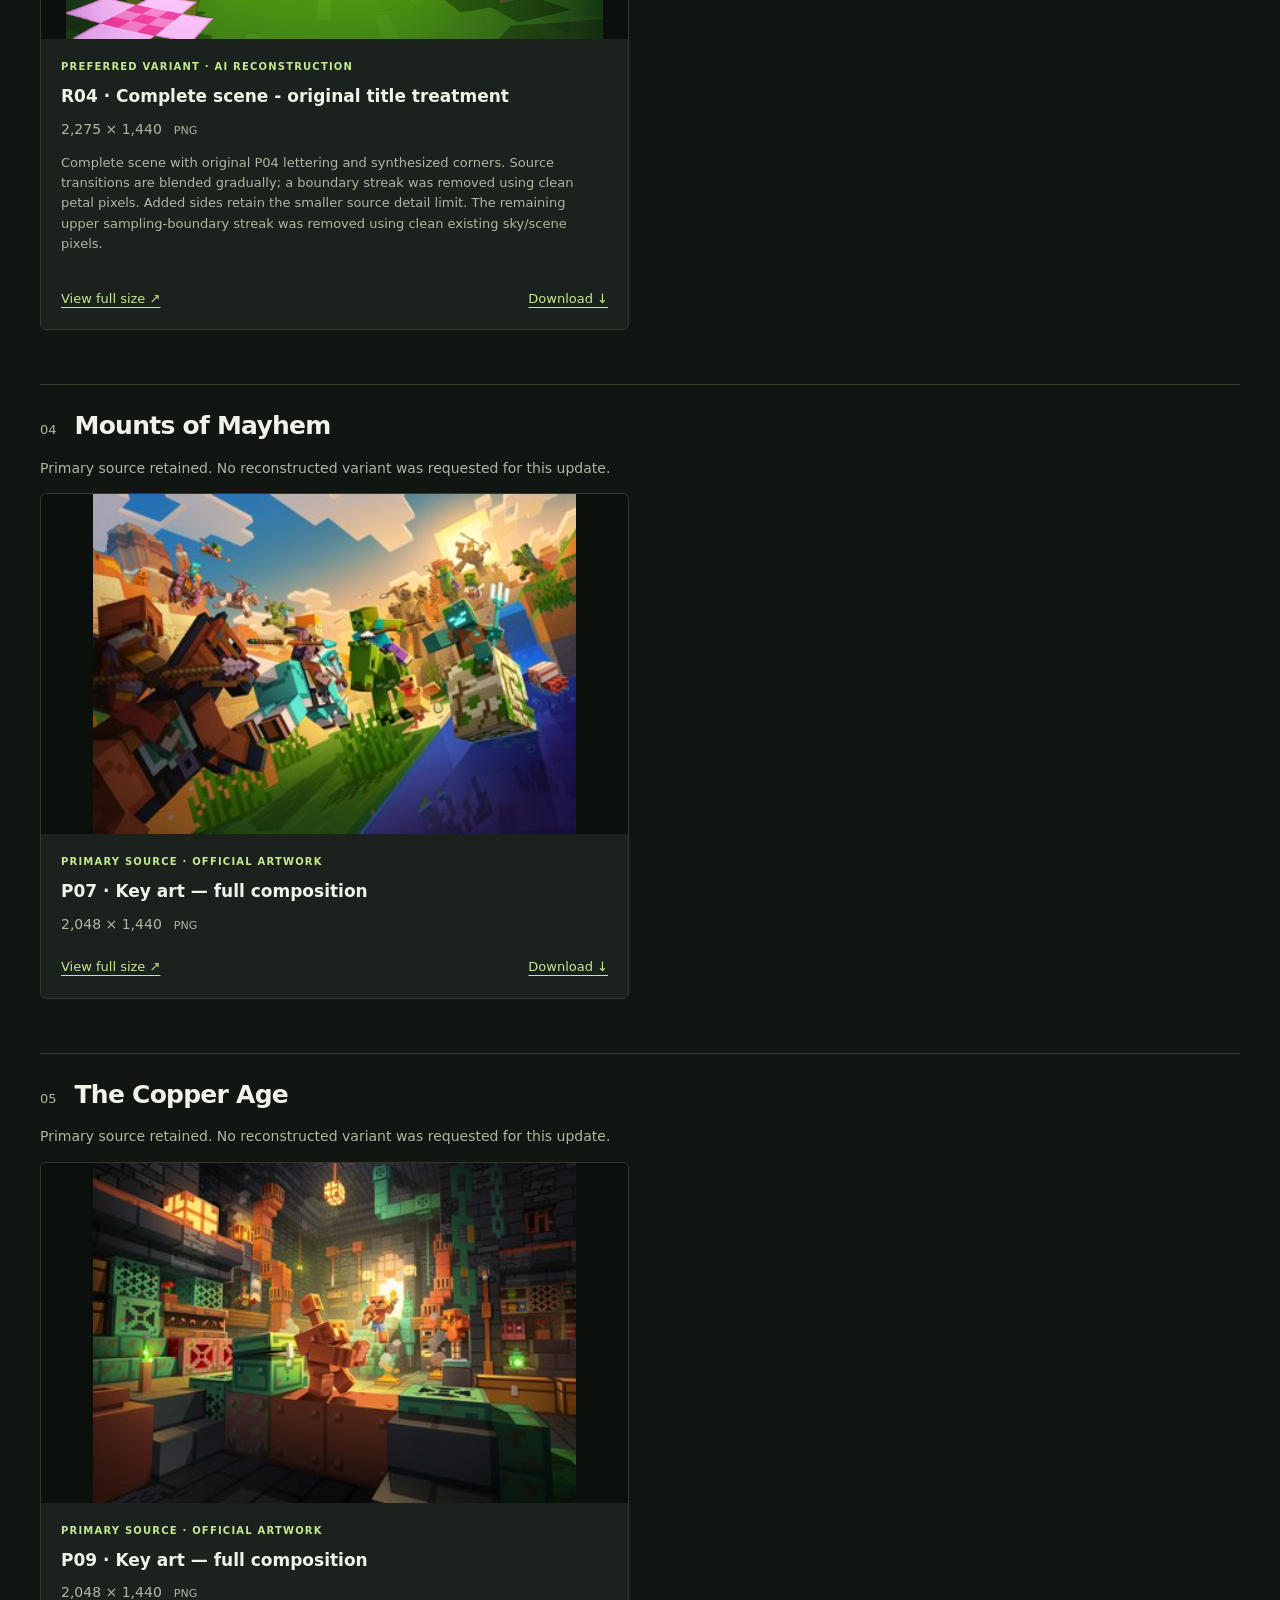
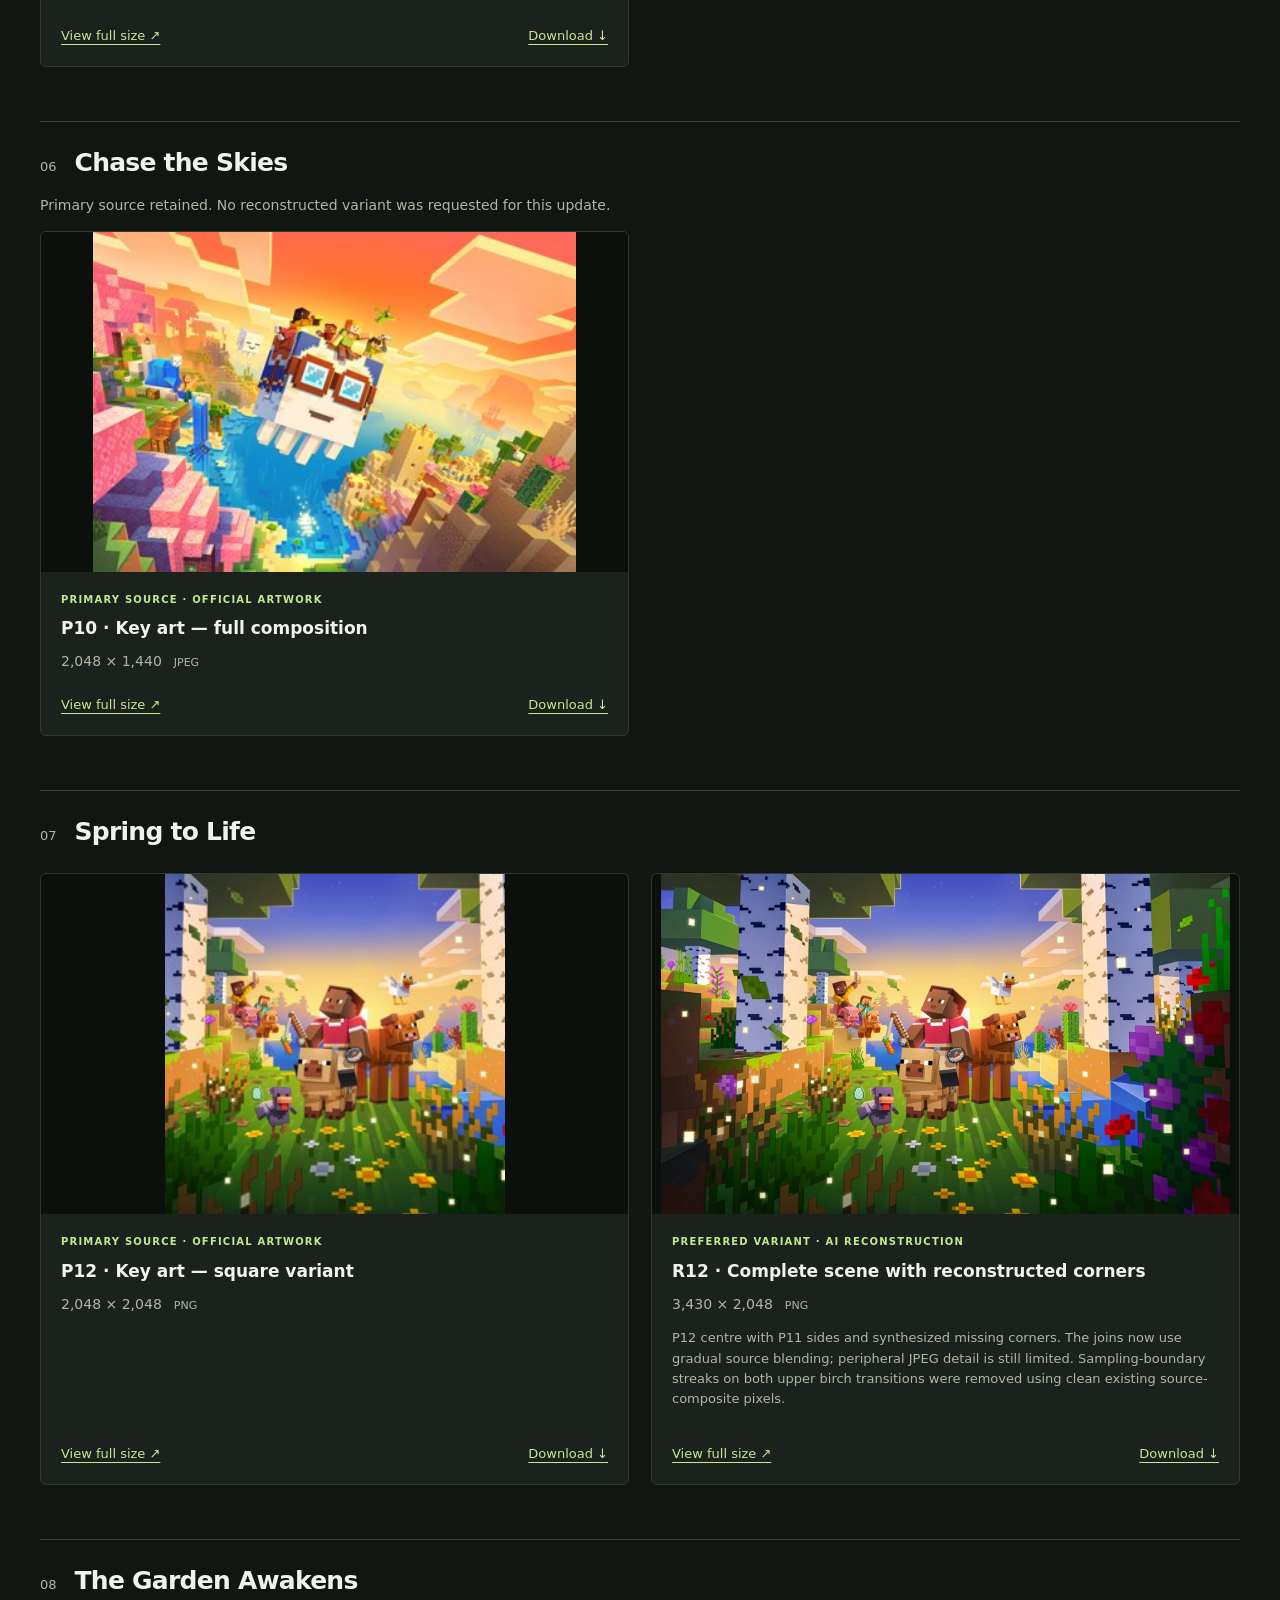
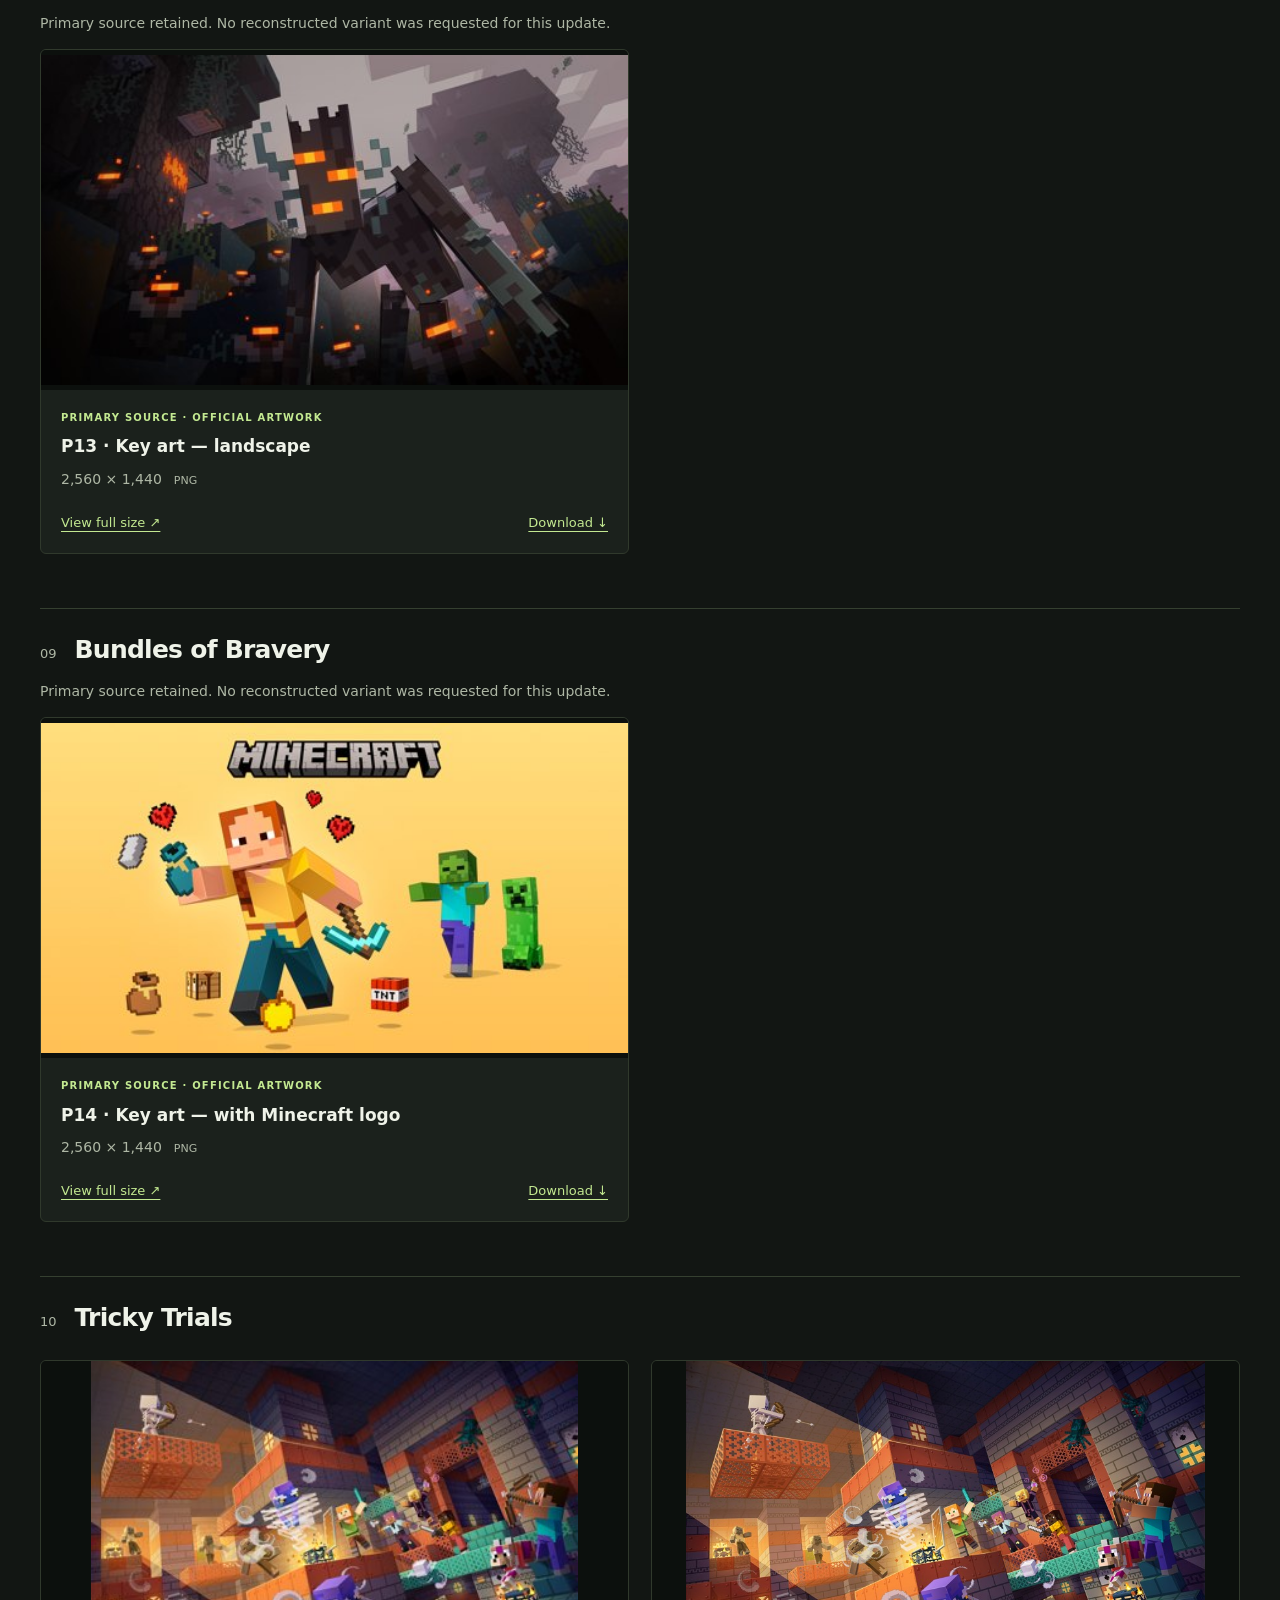
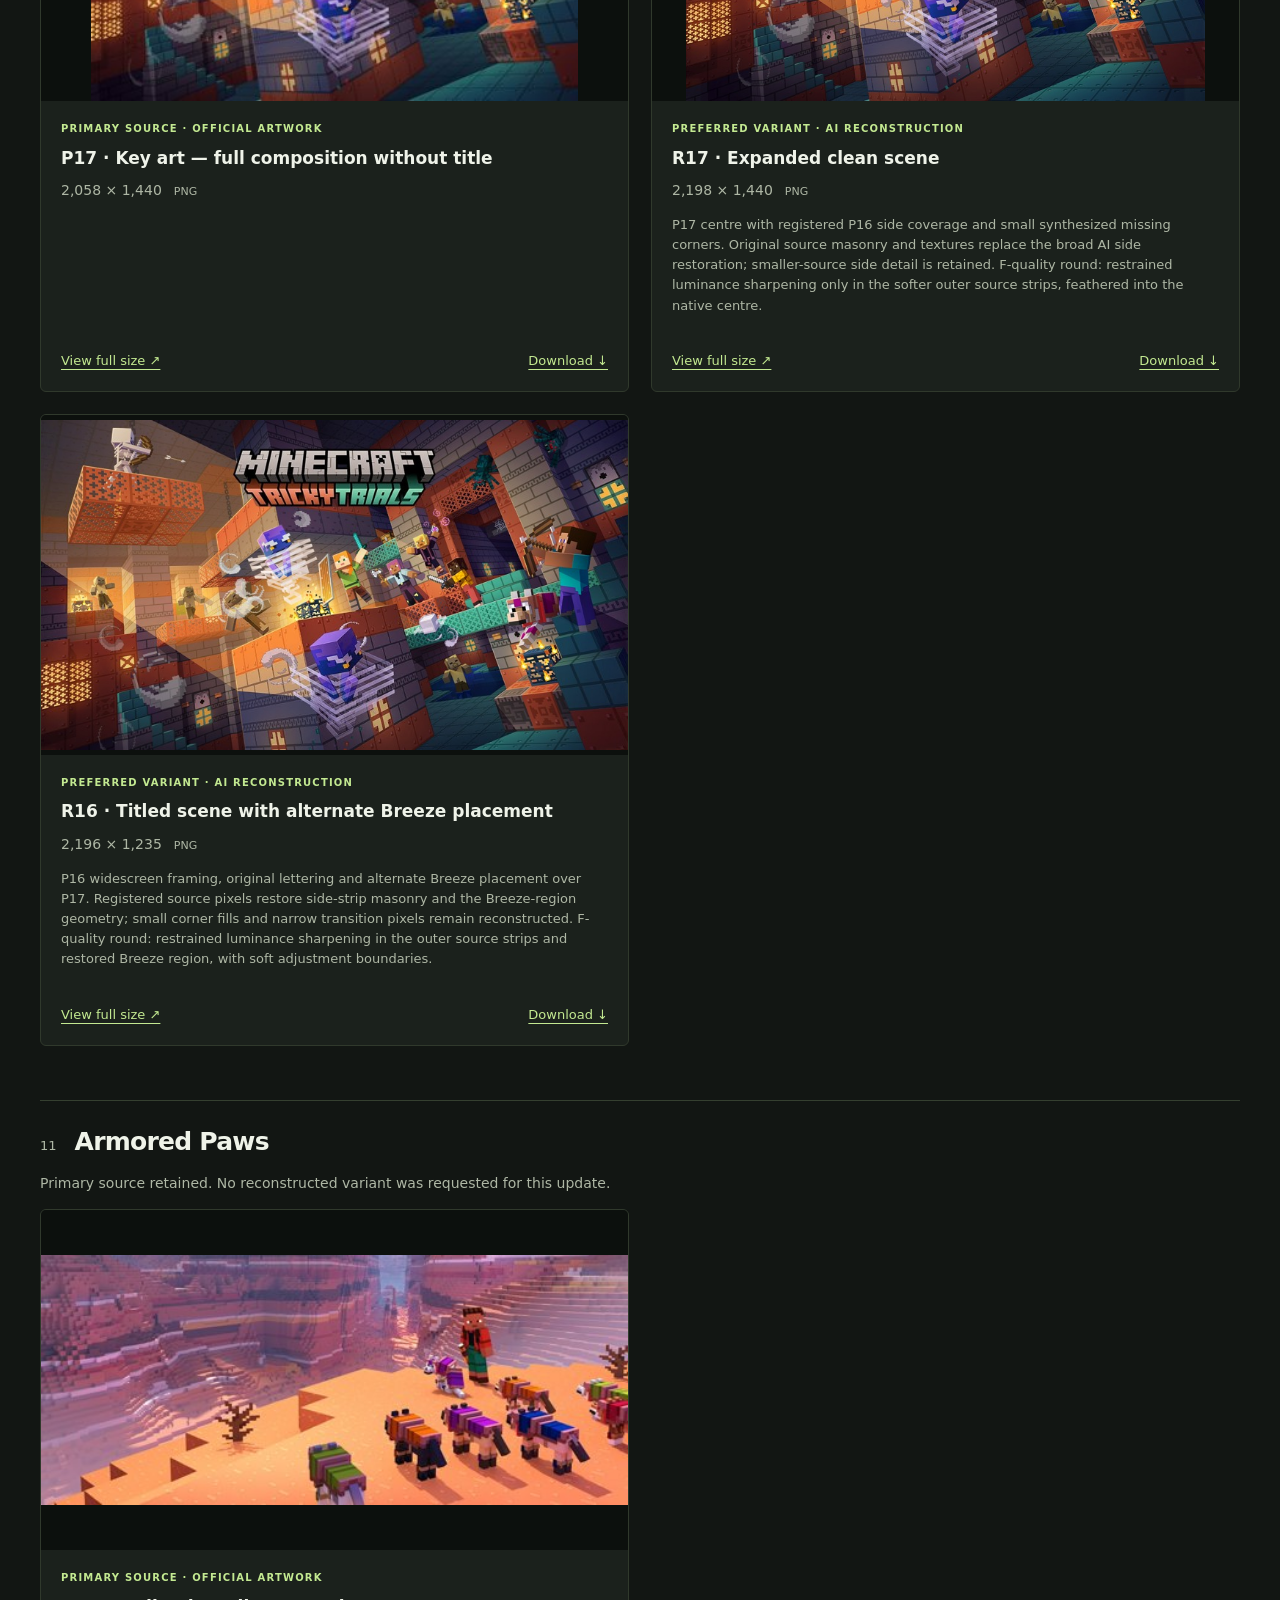
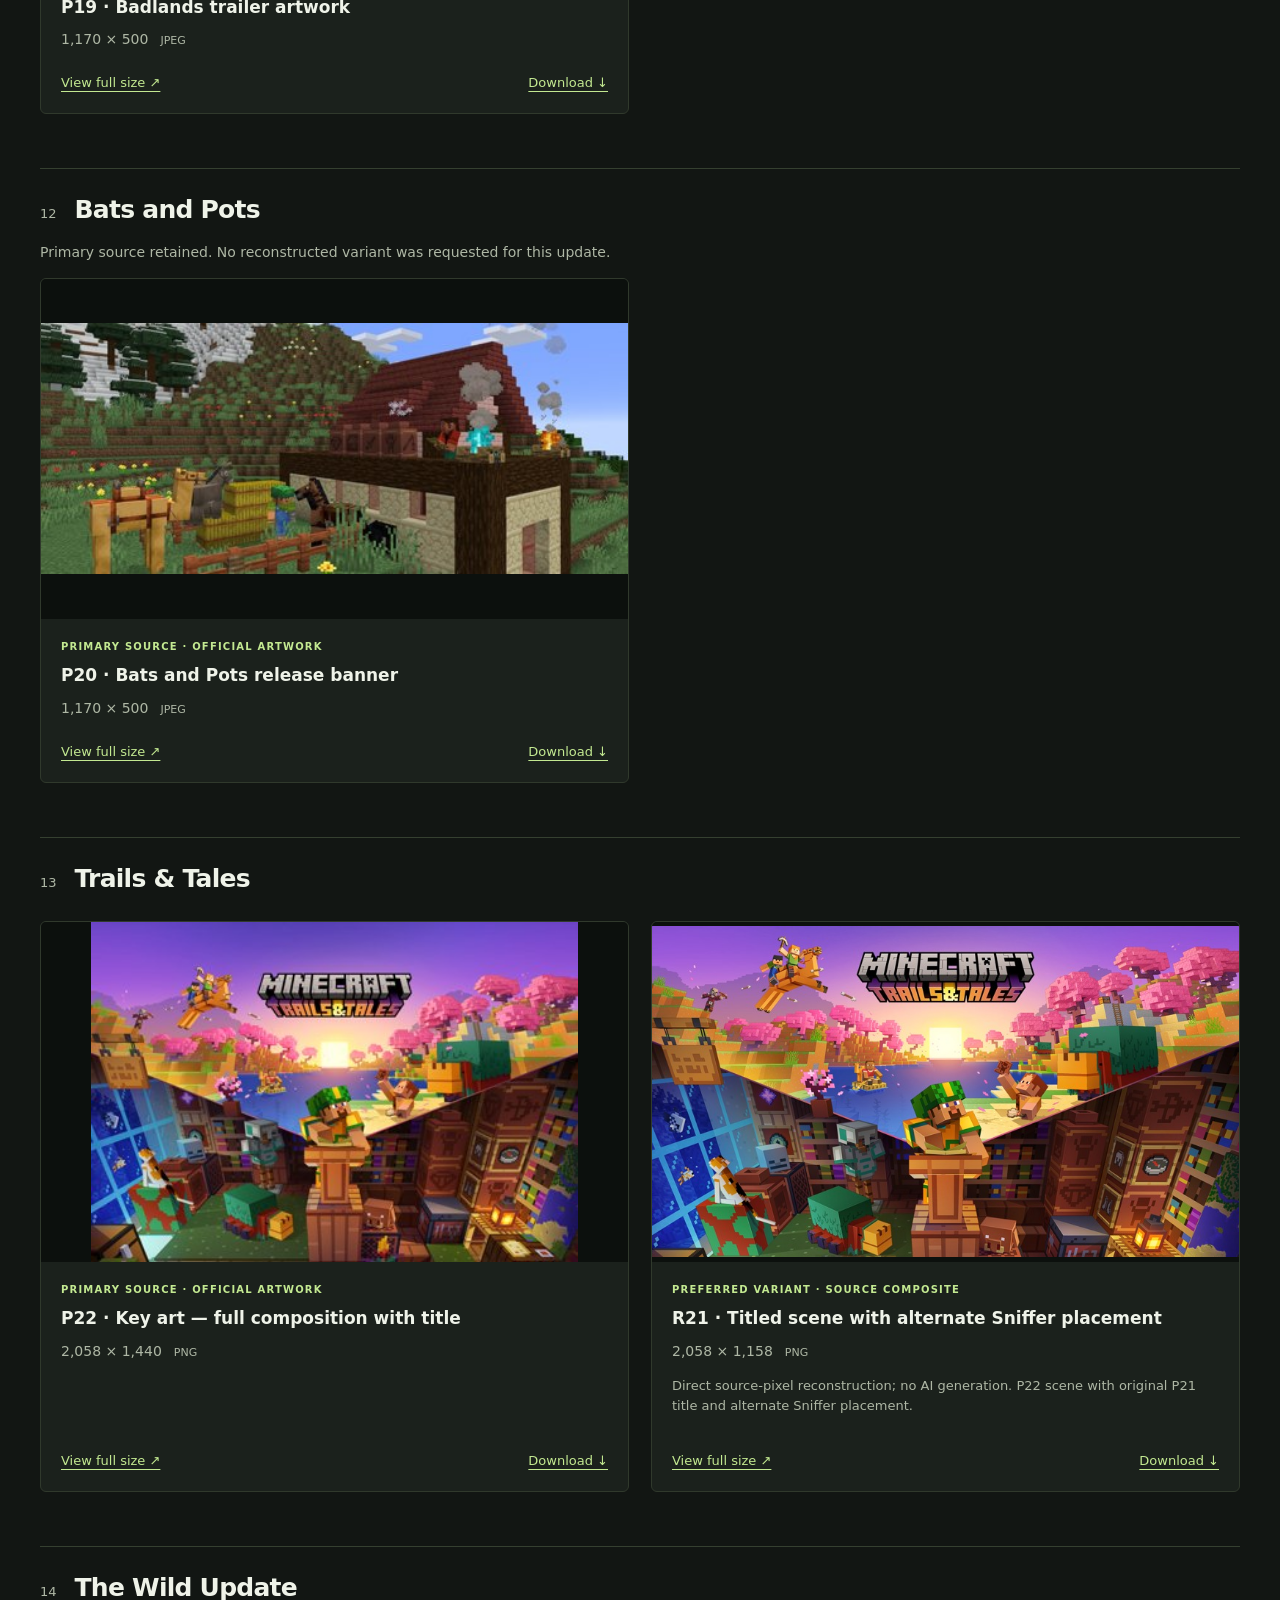
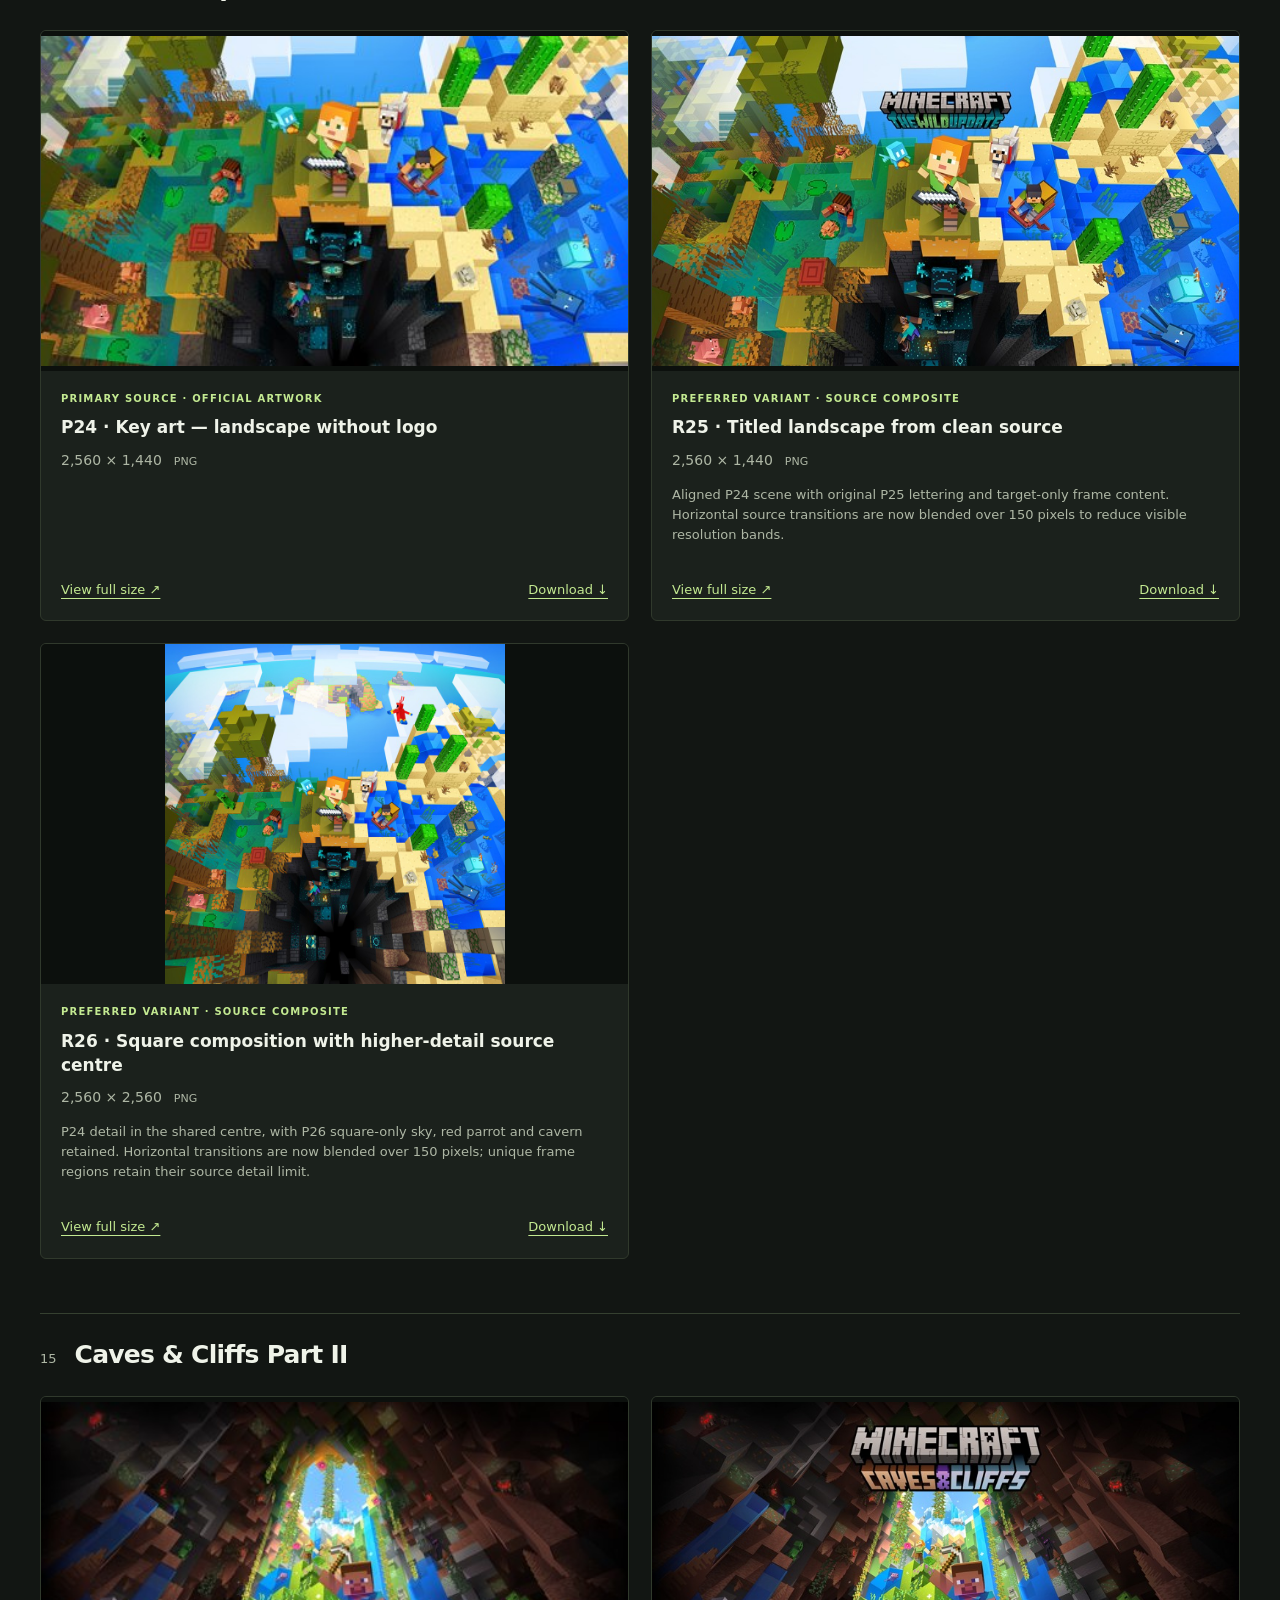
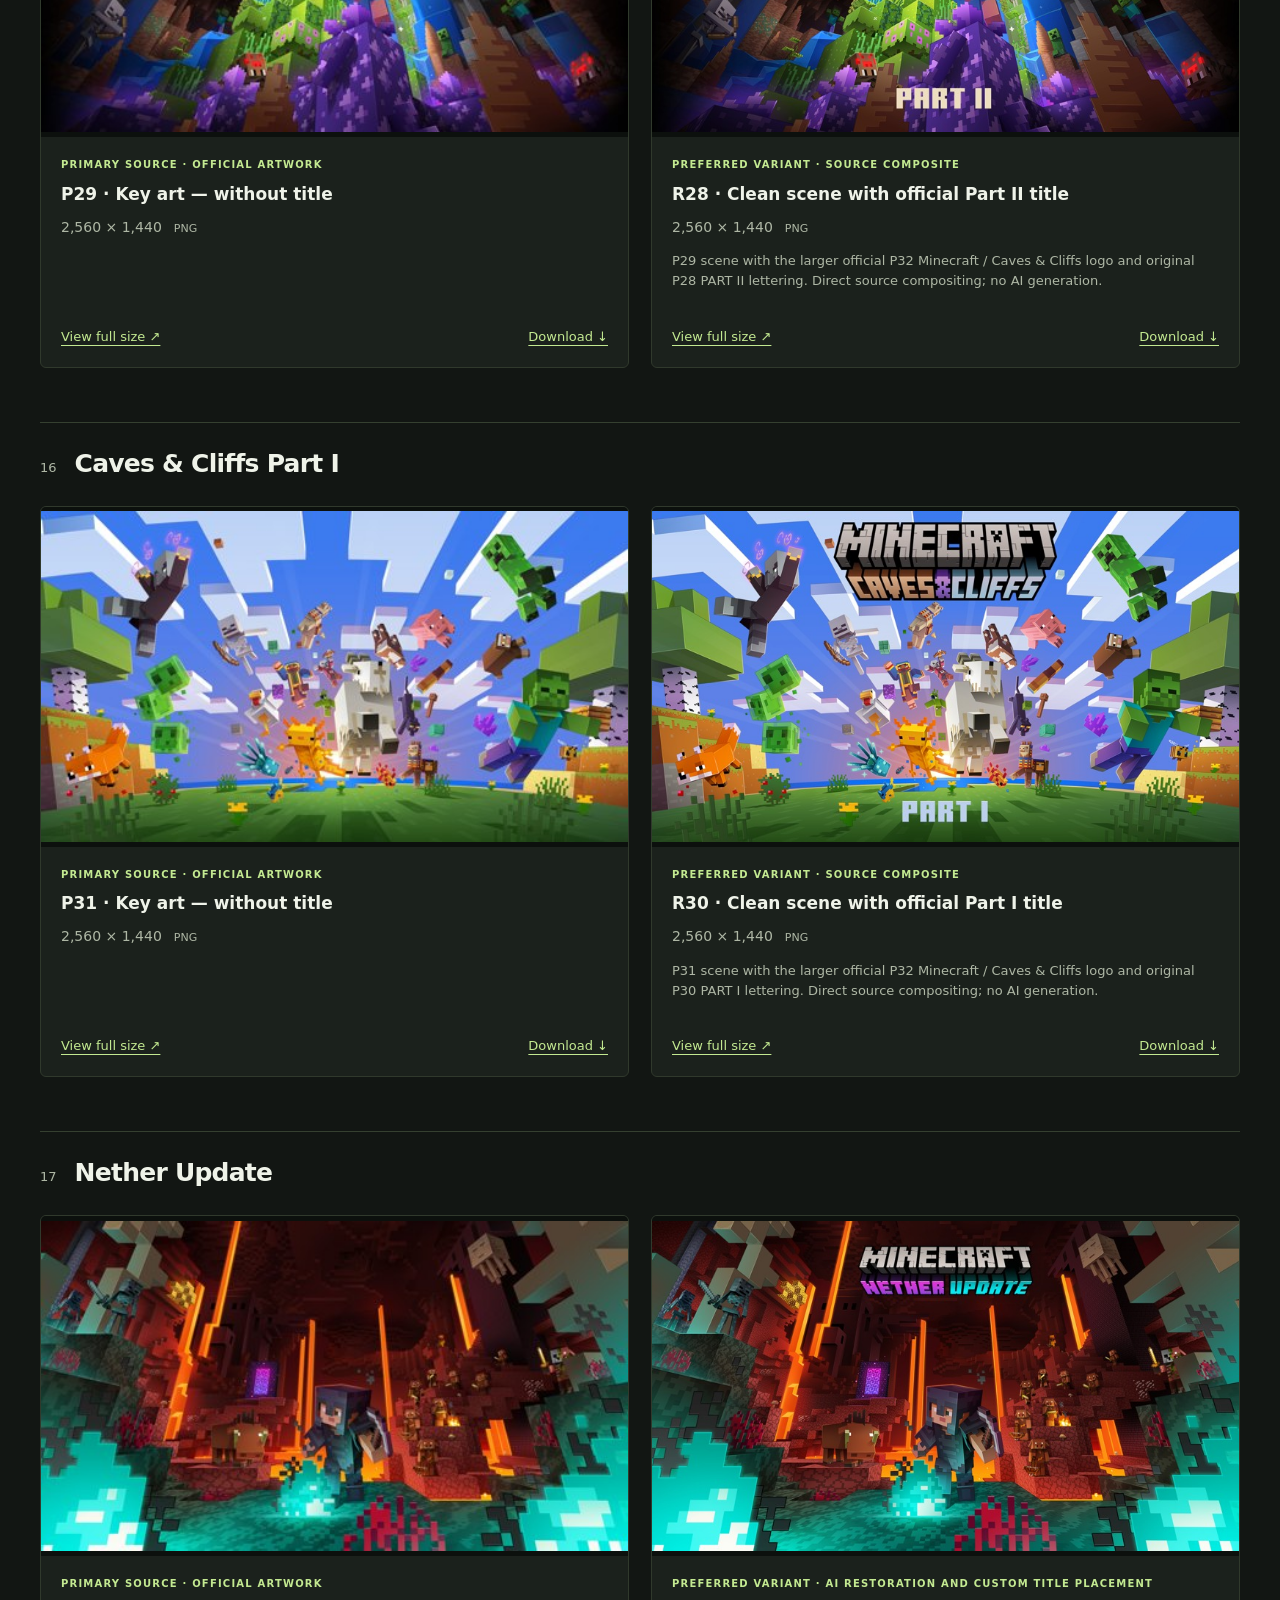
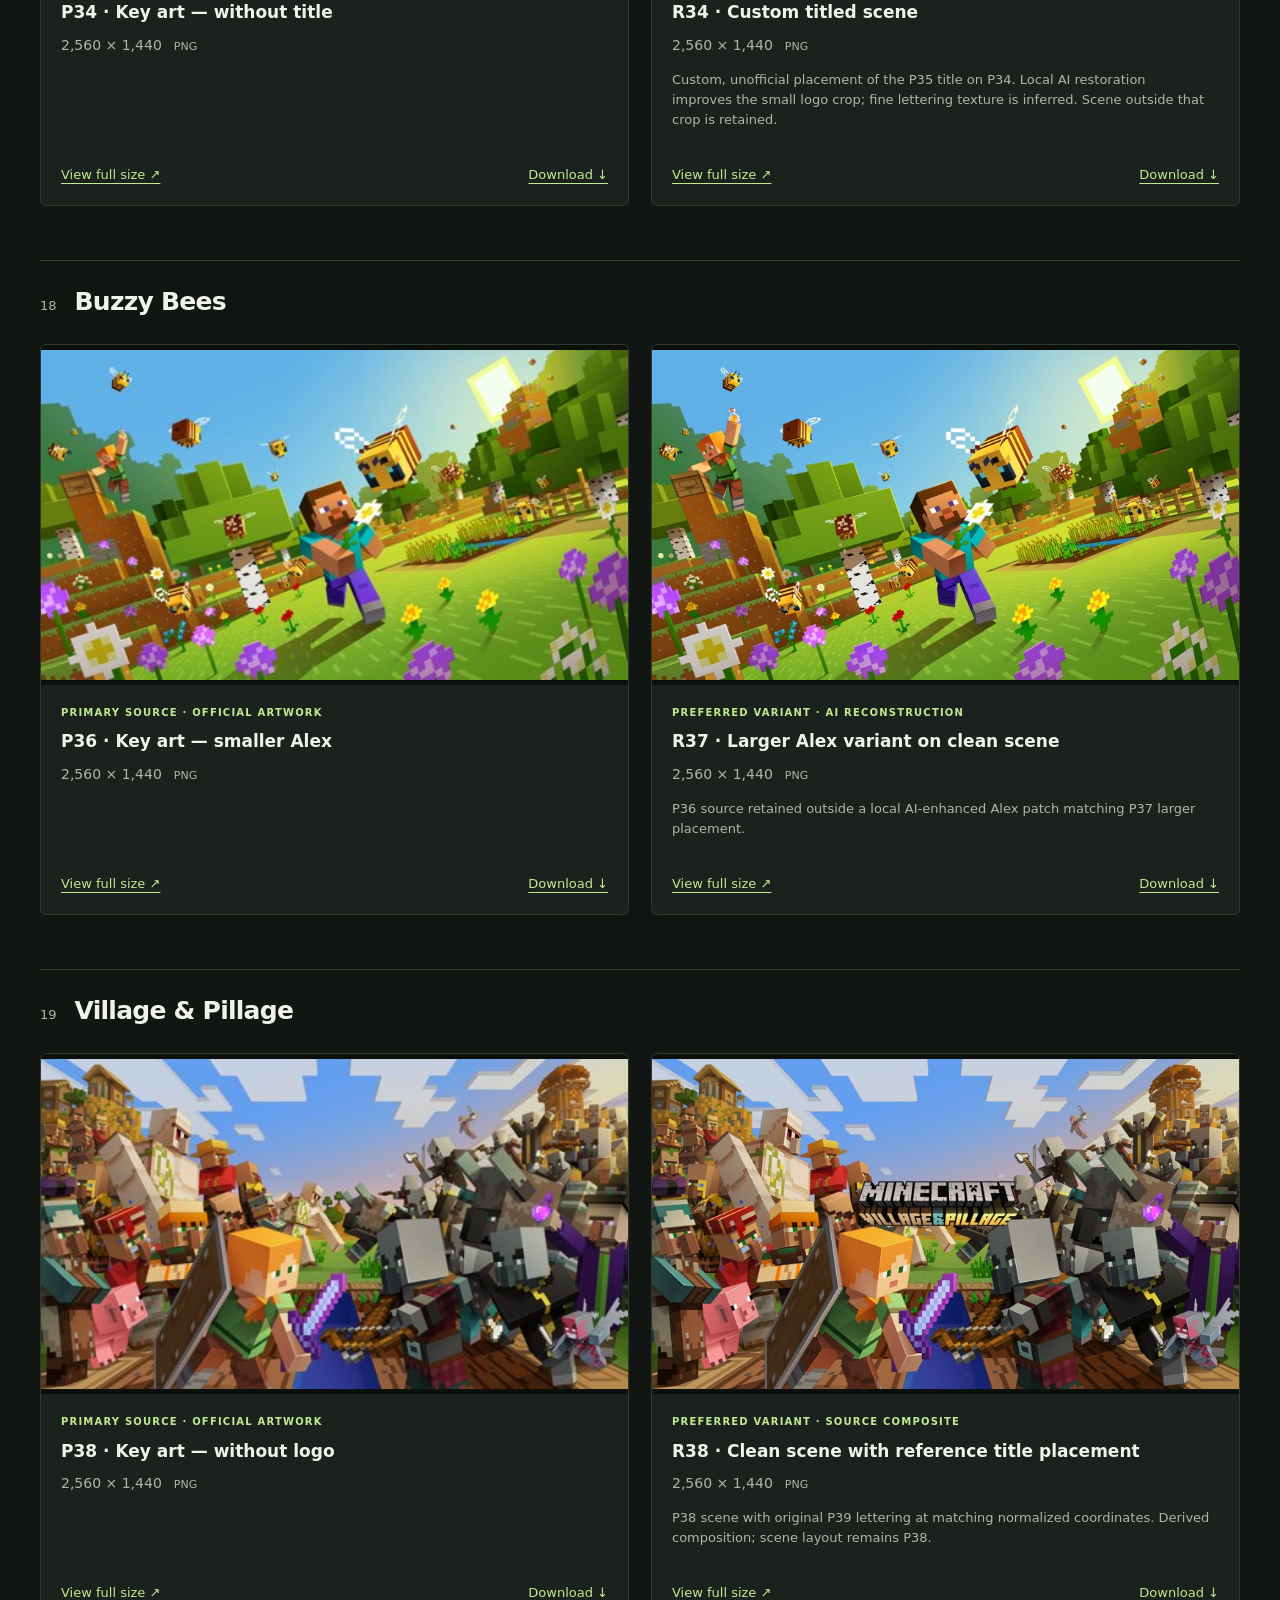
==== commit a328469c: "Refine F-stage source detail and add before-after review" ====
--- a/showcase.html
+++ b/showcase.html
@@ -1,7 +1,7 @@
 <!doctype html><html lang="en"><head><meta charset="utf-8"><meta name="viewport" content="width=device-width,initial-scale=1"><meta name="description" content="Minecraft update key art: primary originals and selected reconstructed variants, newest first."><title>Key Art Showcase · Minecraft Update Artwork</title><link rel="stylesheet" href=".catalogue/style.css"><link rel="stylesheet" href=".catalogue/showcase.css"></head><body>
-<header><p class="eyebrow">THE KEY ART SELECTION</p><h1>Originals &amp;<br>preferred variants<span>.</span></h1><p class="intro">The primary source for each update, alongside selected reconstructed and custom versions.</p>
+<header><p class="eyebrow">F-STAGE QUALITY BRANCH</p><h1>Originals &amp;<br>preferred variants<span>.</span></h1><p class="intro">The primary source for each update, alongside selected reconstructed and custom versions.</p>
 <p class="stats">24 primary sources <span>/</span> 19 preferred variants</p>
-<nav aria-label="Gallery navigation"><a href="showcase.html" aria-current="page">Key art showcase</a><a href="index.html">Complete gallery</a><a href="https://github.com/TQNL/minecraft-update-artwork/tree/ai-reconstruction/reconstruction/RESULTS.md">Methods &amp; quality notes</a><a href="https://github.com/TQNL/minecraft-update-artwork/tree/ai-reconstruction/">Repository</a><a href="https://github.com/TQNL/minecraft-update-artwork/tree/ai-reconstruction/reconstruction/quality-review/README.md">Quality review &amp; scores</a></nav>
+<nav aria-label="Gallery navigation"><a href="showcase.html" aria-current="page">Key art showcase</a><a href="index.html">Complete gallery</a><a href="https://github.com/TQNL/minecraft-update-artwork/tree/f-quality-review/reconstruction/RESULTS.md">Methods &amp; quality notes</a><a href="https://github.com/TQNL/minecraft-update-artwork/tree/f-quality-review/">Repository</a><a href="review.html">F-stage before/after review</a><a href="https://github.com/TQNL/minecraft-update-artwork/tree/f-quality-review/reconstruction/quality-review/README.md">Historical critic records</a></nav>
 <p class="selection-note">Browse newest first. Original files remain available beside every added version. “Preferred” identifies the variants selected for this gallery, not an official publisher ranking. Two older title-only references follow the scene artwork.</p>
 <div class="filters"><label for="search">Find an update</label><input id="search" type="search" placeholder="Search an update, asset ID or title"><label for="type">Show</label><select id="type"><option value="">Originals &amp; variants</option><option>Primary source</option><option>Preferred variant</option><option>Title reference</option></select></div><p id="count" role="status" aria-live="polite"></p></header><main>
 <section class="update"><h2><span>01</span>Wilderness Bound</h2>
@@ -72,10 +72,10 @@
 <article class="card" data-search="tricky trials p17 key art — full composition without title official artwork" data-type="Primary source"><a class="image" href="artwork/10-tricky-trials/key-art-full-composition-without-title-2058x1440.png" aria-label="View full-size P17: Key art — full composition without title"><img loading="lazy" src=".catalogue/previews/17.jpg" alt="Tricky Trials: Key art — full composition without title"></a><div class="info"><p class="tag">Primary source · Official artwork</p><h3>P17 · Key art — full composition without title</h3><p class="dimensions">2,058 × 1,440<span>PNG</span></p>
 <div class="links"><a href="artwork/10-tricky-trials/key-art-full-composition-without-title-2058x1440.png">View full size ↗</a><a href="artwork/10-tricky-trials/key-art-full-composition-without-title-2058x1440.png" download>Download ↓</a></div></div></article>
 <article class="card" data-search="tricky trials r17 expanded clean scene ai reconstruction" data-type="Preferred variant"><a class="image" href="artwork/10-tricky-trials/expanded-clean-scene-2198x1440.png" aria-label="View full-size R17: Expanded clean scene"><img loading="lazy" src=".catalogue/previews/R17.jpg" alt="Tricky Trials: Expanded clean scene"></a><div class="info"><p class="tag">Preferred variant · AI reconstruction</p><h3>R17 · Expanded clean scene</h3><p class="dimensions">2,198 × 1,440<span>PNG</span></p>
-<p class="note">P17 centre with registered P16 side coverage and small synthesized missing corners. Original source masonry and textures replace the broad AI side restoration; smaller-source side detail is retained.</p>
+<p class="note">P17 centre with registered P16 side coverage and small synthesized missing corners. Original source masonry and textures replace the broad AI side restoration; smaller-source side detail is retained. F-quality round: restrained luminance sharpening only in the softer outer source strips, feathered into the native centre.</p>
 <div class="links"><a href="artwork/10-tricky-trials/expanded-clean-scene-2198x1440.png">View full size ↗</a><a href="artwork/10-tricky-trials/expanded-clean-scene-2198x1440.png" download>Download ↓</a></div></div></article>
 <article class="card" data-search="tricky trials r16 titled scene with alternate breeze placement ai reconstruction" data-type="Preferred variant"><a class="image" href="artwork/10-tricky-trials/titled-breeze-variant-2196x1235.png" aria-label="View full-size R16: Titled scene with alternate Breeze placement"><img loading="lazy" src=".catalogue/previews/R16.jpg" alt="Tricky Trials: Titled scene with alternate Breeze placement"></a><div class="info"><p class="tag">Preferred variant · AI reconstruction</p><h3>R16 · Titled scene with alternate Breeze placement</h3><p class="dimensions">2,196 × 1,235<span>PNG</span></p>
-<p class="note">P16 widescreen framing, original lettering and alternate Breeze placement over P17. Registered source pixels restore side-strip masonry and the Breeze-region geometry; small corner fills and narrow transition pixels remain reconstructed.</p>
+<p class="note">P16 widescreen framing, original lettering and alternate Breeze placement over P17. Registered source pixels restore side-strip masonry and the Breeze-region geometry; small corner fills and narrow transition pixels remain reconstructed. F-quality round: restrained luminance sharpening in the outer source strips and restored Breeze region, with soft adjustment boundaries.</p>
 <div class="links"><a href="artwork/10-tricky-trials/titled-breeze-variant-2196x1235.png">View full size ↗</a><a href="artwork/10-tricky-trials/titled-breeze-variant-2196x1235.png" download>Download ↓</a></div></div></article>
 </div></section>
 <section class="update"><h2><span>11</span>Armored Paws</h2>
@@ -154,10 +154,10 @@
 <article class="card" data-search="update aquatic p41 key art — landscape without logo official artwork" data-type="Primary source"><a class="image" href="artwork/20-update-aquatic/key-art-landscape-without-logo-2560x1440.png" aria-label="View full-size P41: Key art — landscape without logo"><img loading="lazy" src=".catalogue/previews/41.jpg" alt="Update Aquatic: Key art — landscape without logo"></a><div class="info"><p class="tag">Primary source · Official artwork</p><h3>P41 · Key art — landscape without logo</h3><p class="dimensions">2,560 × 1,440<span>PNG</span></p>
 <div class="links"><a href="artwork/20-update-aquatic/key-art-landscape-without-logo-2560x1440.png">View full size ↗</a><a href="artwork/20-update-aquatic/key-art-landscape-without-logo-2560x1440.png" download>Download ↓</a></div></div></article>
 <article class="card" data-search="update aquatic r40a expanded banner without title ai reconstruction" data-type="Preferred variant"><a class="image" href="artwork/20-update-aquatic/expanded-banner-no-title-4320x1440.png" aria-label="View full-size R40A: Expanded banner without title"><img loading="lazy" src=".catalogue/previews/R40A.jpg" alt="Update Aquatic: Expanded banner without title"></a><div class="info"><p class="tag">Preferred variant · AI reconstruction</p><h3>R40A · Expanded banner without title</h3><p class="dimensions">4,320 × 1,440<span>PNG</span></p>
-<p class="note">P41 centre with expanded P40 outer reefs. Original registered coral, kelp and sand surfaces restore voxel geometry. The coherent AI-restored water/bubble field is retained around those solids; inferred water detail and smaller-source reef softness remain.</p>
+<p class="note">Saved F-stage source composite: P40 expanded sides and P41 native centre, with mild source sharpening, adjusted source joins and the earlier small AI water fill that removed clipped lettering. Mixed source resolution and bubble treatments remain visible. F-quality round: modest luminance sharpening in enlarged side regions and gently feathered, subpixel-radius smoothing around the two source sharpness transitions. Bubble positions and coral geometry are retained.</p>
 <div class="links"><a href="artwork/20-update-aquatic/expanded-banner-no-title-4320x1440.png">View full size ↗</a><a href="artwork/20-update-aquatic/expanded-banner-no-title-4320x1440.png" download>Download ↓</a></div></div></article>
 <article class="card" data-search="update aquatic r40b expanded banner with custom title placement ai reconstruction and custom title placement" data-type="Preferred variant"><a class="image" href="artwork/20-update-aquatic/expanded-banner-with-title-4320x1440.png" aria-label="View full-size R40B: Expanded banner with custom title placement"><img loading="lazy" src=".catalogue/previews/R40B.jpg" alt="Update Aquatic: Expanded banner with custom title placement"></a><div class="info"><p class="tag">Preferred variant · AI reconstruction and custom title placement</p><h3>R40B · Expanded banner with custom title placement</h3><p class="dimensions">4,320 × 1,440<span>PNG</span></p>
-<p class="note">Same source-restored coral, kelp and sand geometry as R40A, with coherent AI-restored water/bubbles and the reviewed title matte retained. The title placement is custom and unofficial; water and fine logo details remain inferred.</p>
+<p class="note">Saved F-stage source composite: P40 expanded sides and P41 native centre, with mild source sharpening, adjusted source joins and the earlier small AI water fill that removed clipped lettering. Mixed source resolution and bubble treatments remain visible. The existing custom title is overlaid on that exact F scene. F-quality round: same scene changes as R40A; title overlay pixels retained exactly.</p>
 <div class="links"><a href="artwork/20-update-aquatic/expanded-banner-with-title-4320x1440.png">View full size ↗</a><a href="artwork/20-update-aquatic/expanded-banner-with-title-4320x1440.png" download>Download ↓</a></div></div></article>
 <article class="card" data-search="update aquatic r41 clean scene with custom title placement ai restoration and custom title placement" data-type="Preferred variant"><a class="image" href="artwork/20-update-aquatic/custom-titled-scene-2560x1440.png" aria-label="View full-size R41: Clean scene with custom title placement"><img loading="lazy" src=".catalogue/previews/R41.jpg" alt="Update Aquatic: Clean scene with custom title placement"></a><div class="info"><p class="tag">Preferred variant · AI restoration and custom title placement</p><h3>R41 · Clean scene with custom title placement</h3><p class="dimensions">2,560 × 1,440<span>PNG</span></p>
 <p class="note">P41 scene with a locally AI-restored title based on P40. Placement is custom and unofficial; fine lettering detail is inferred, with the scene retained outside the title crop.</p>
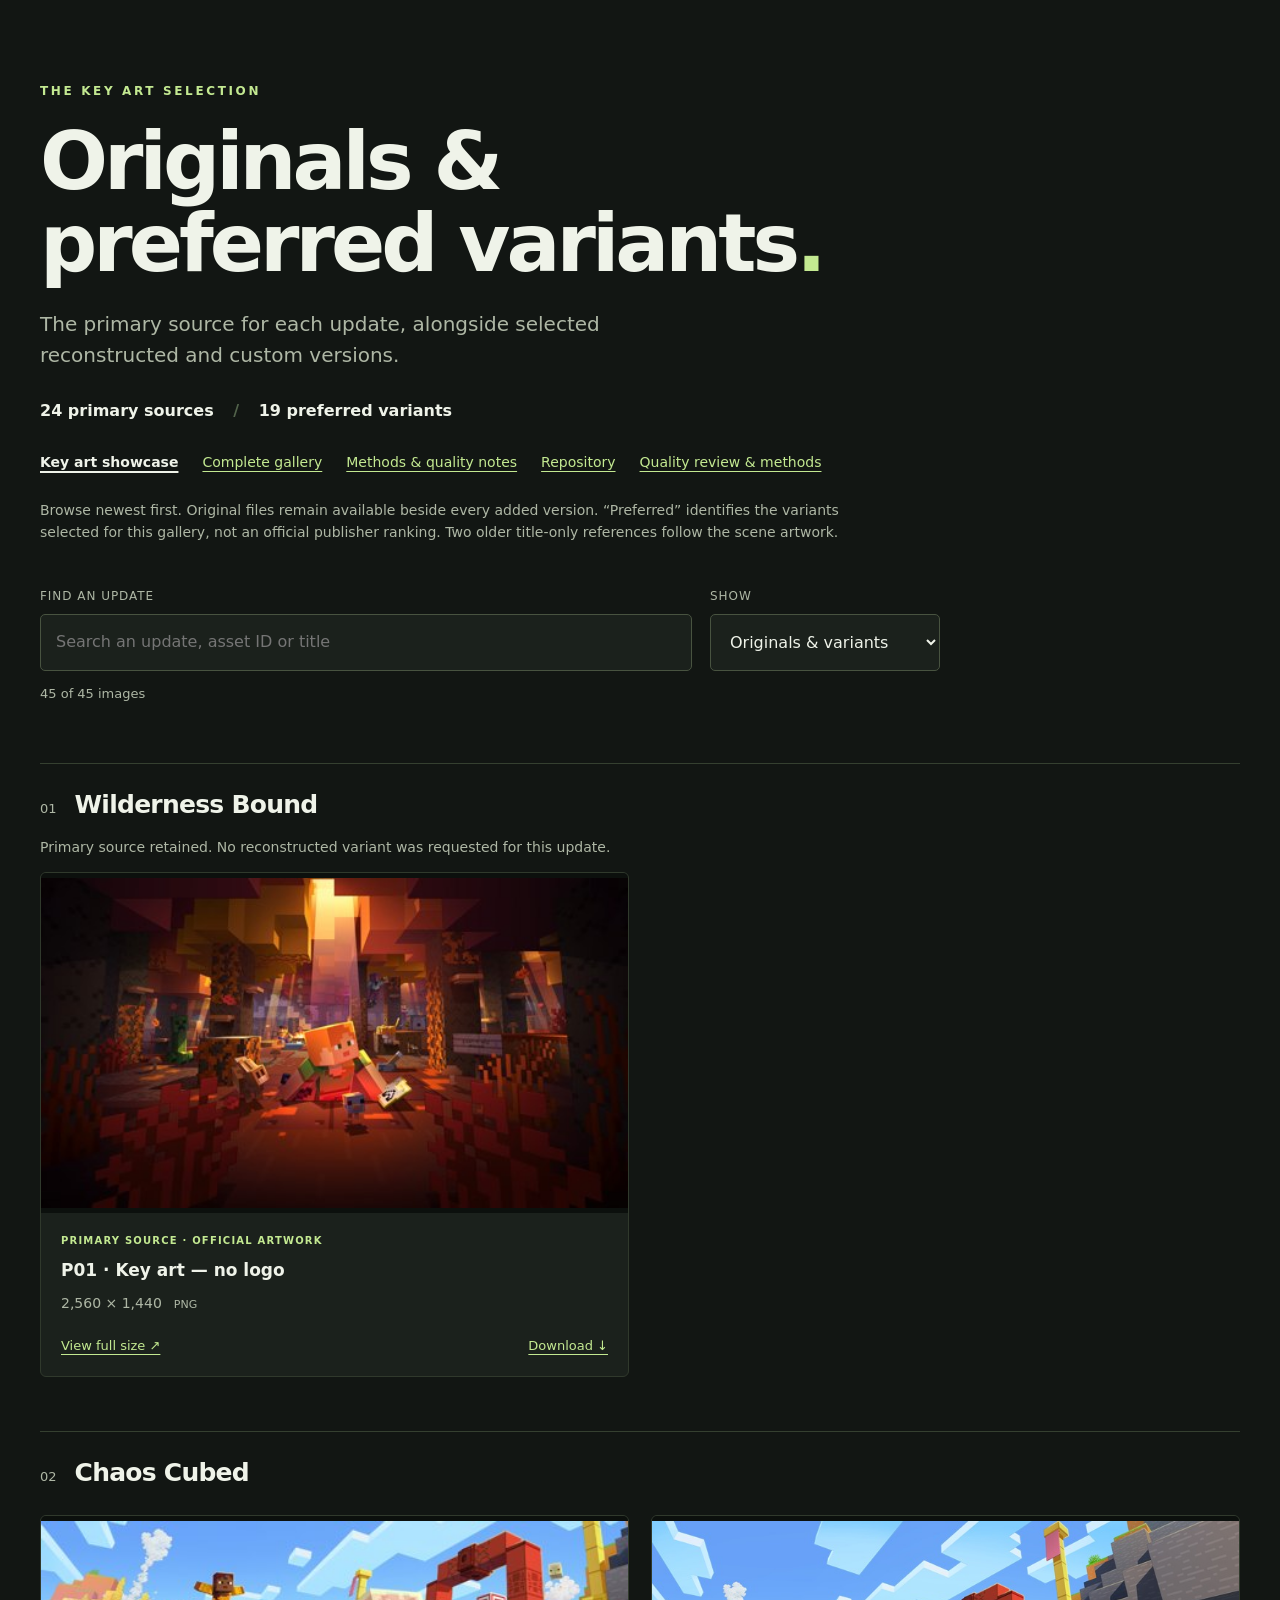
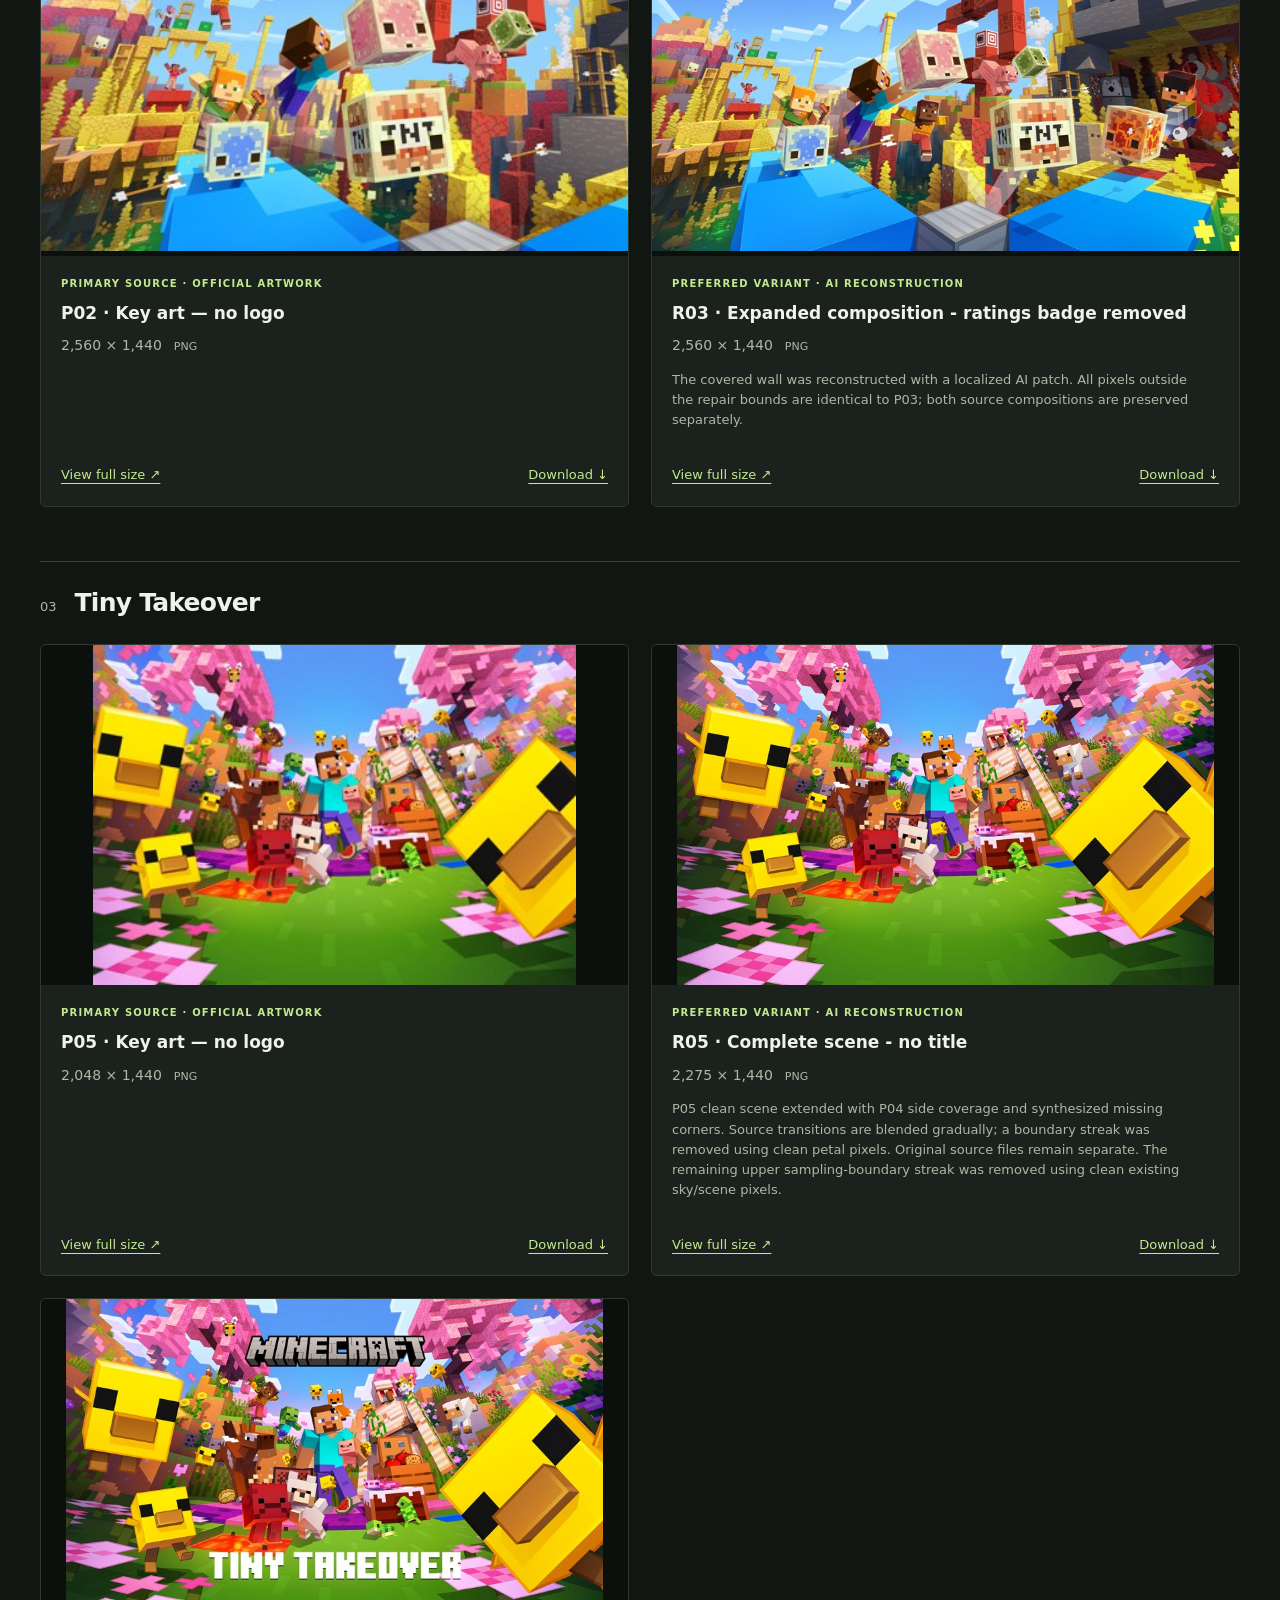
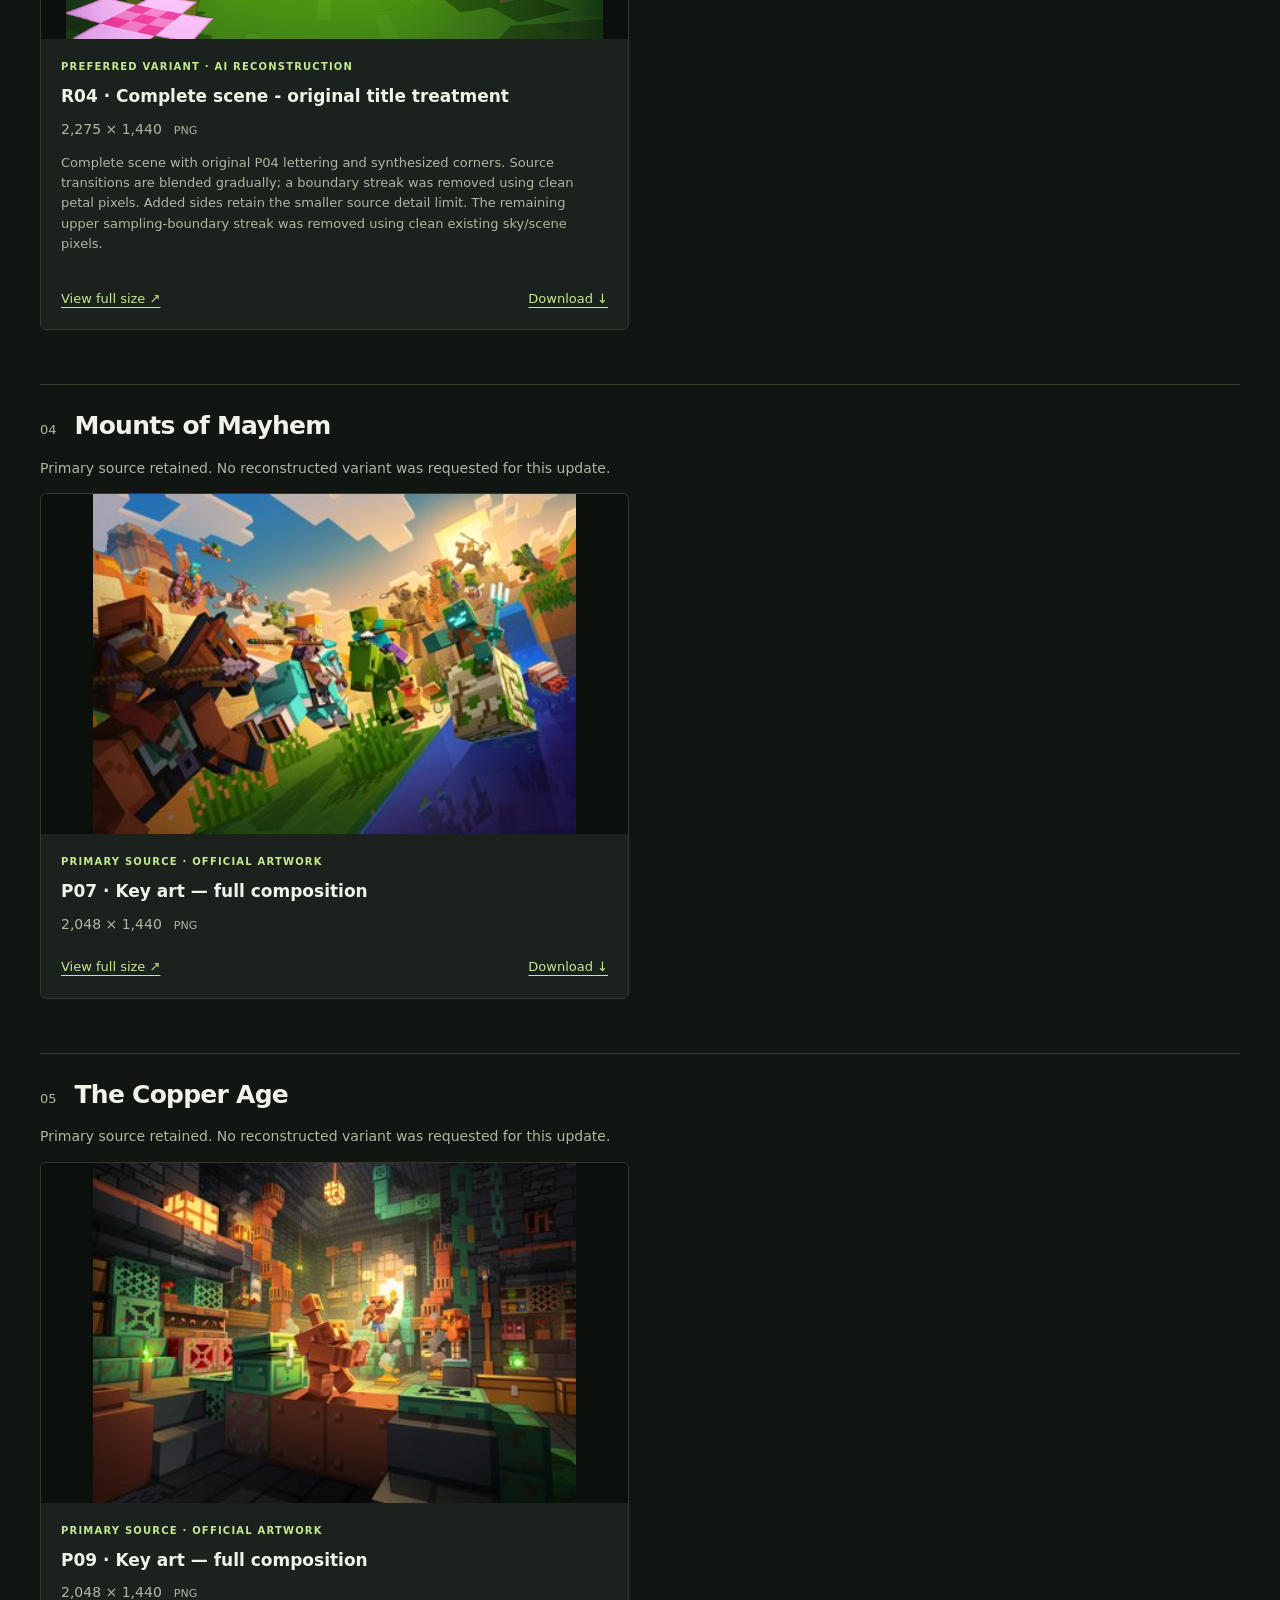
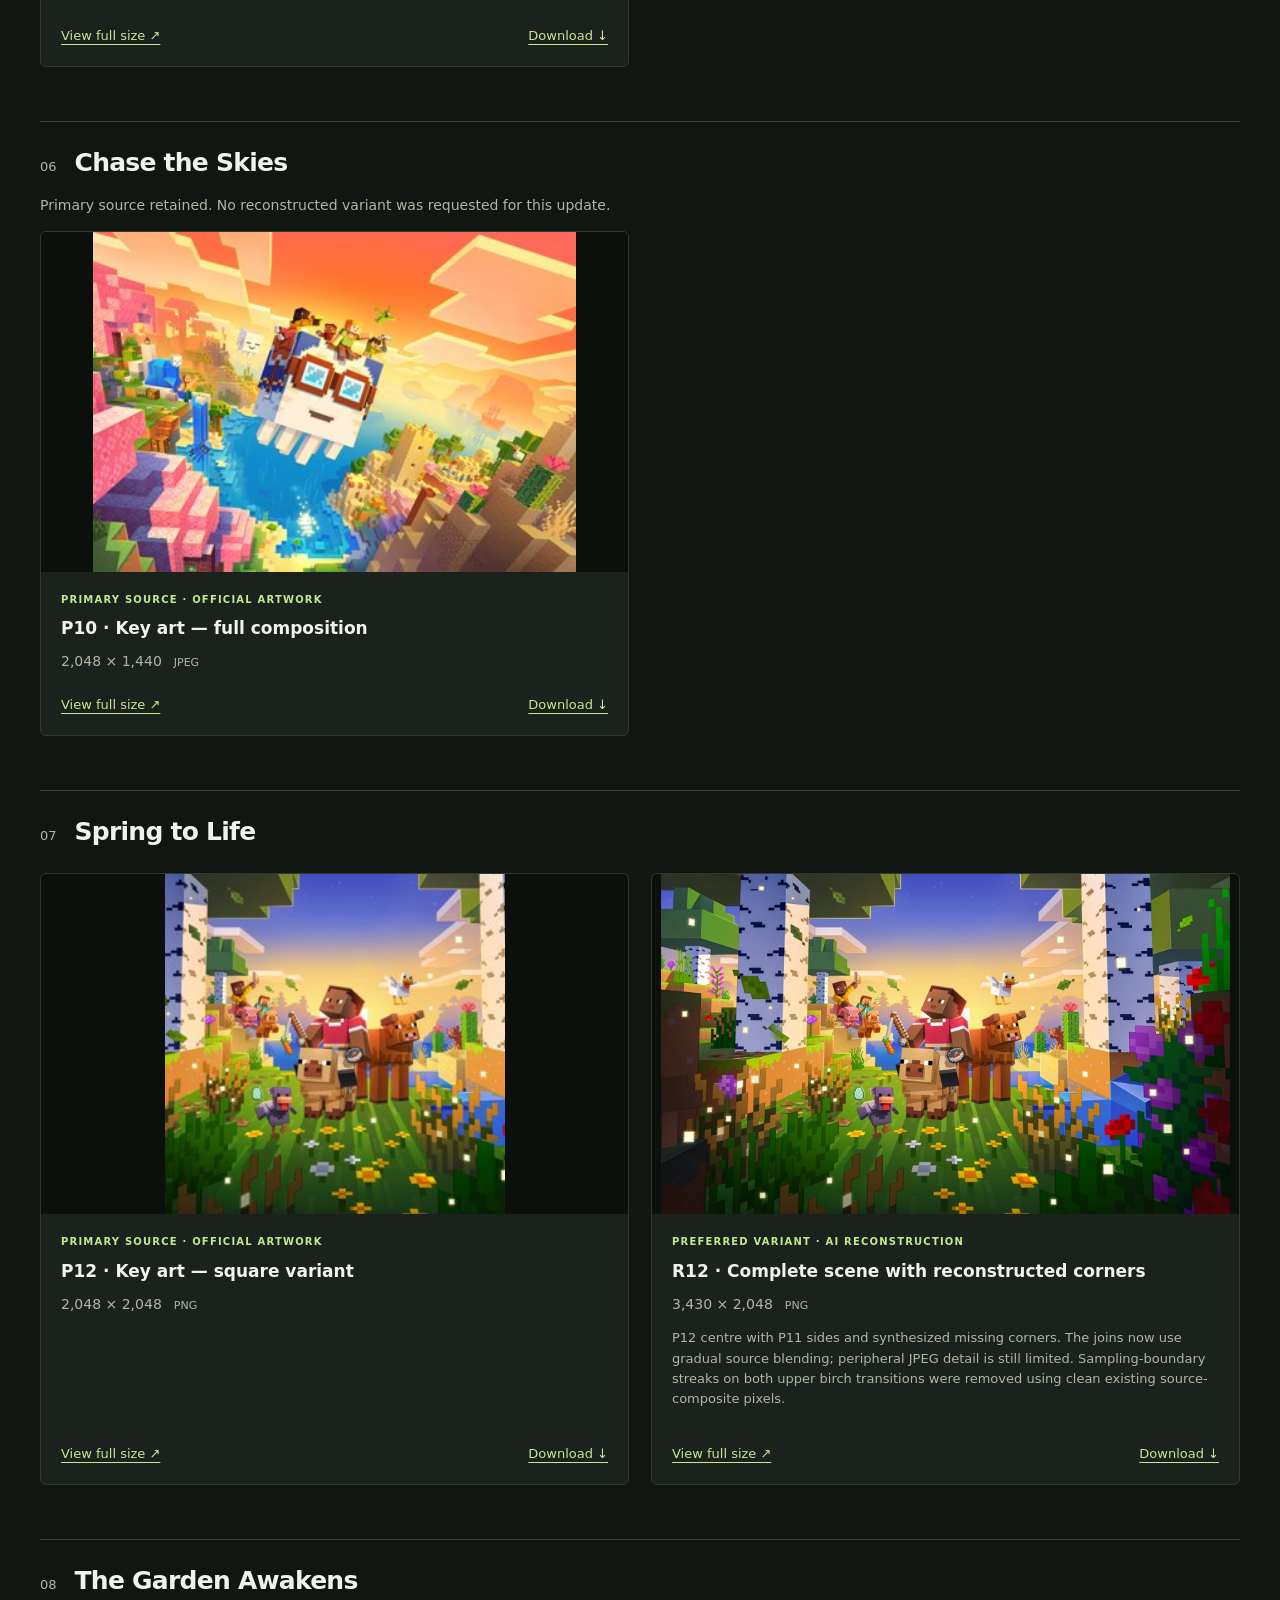
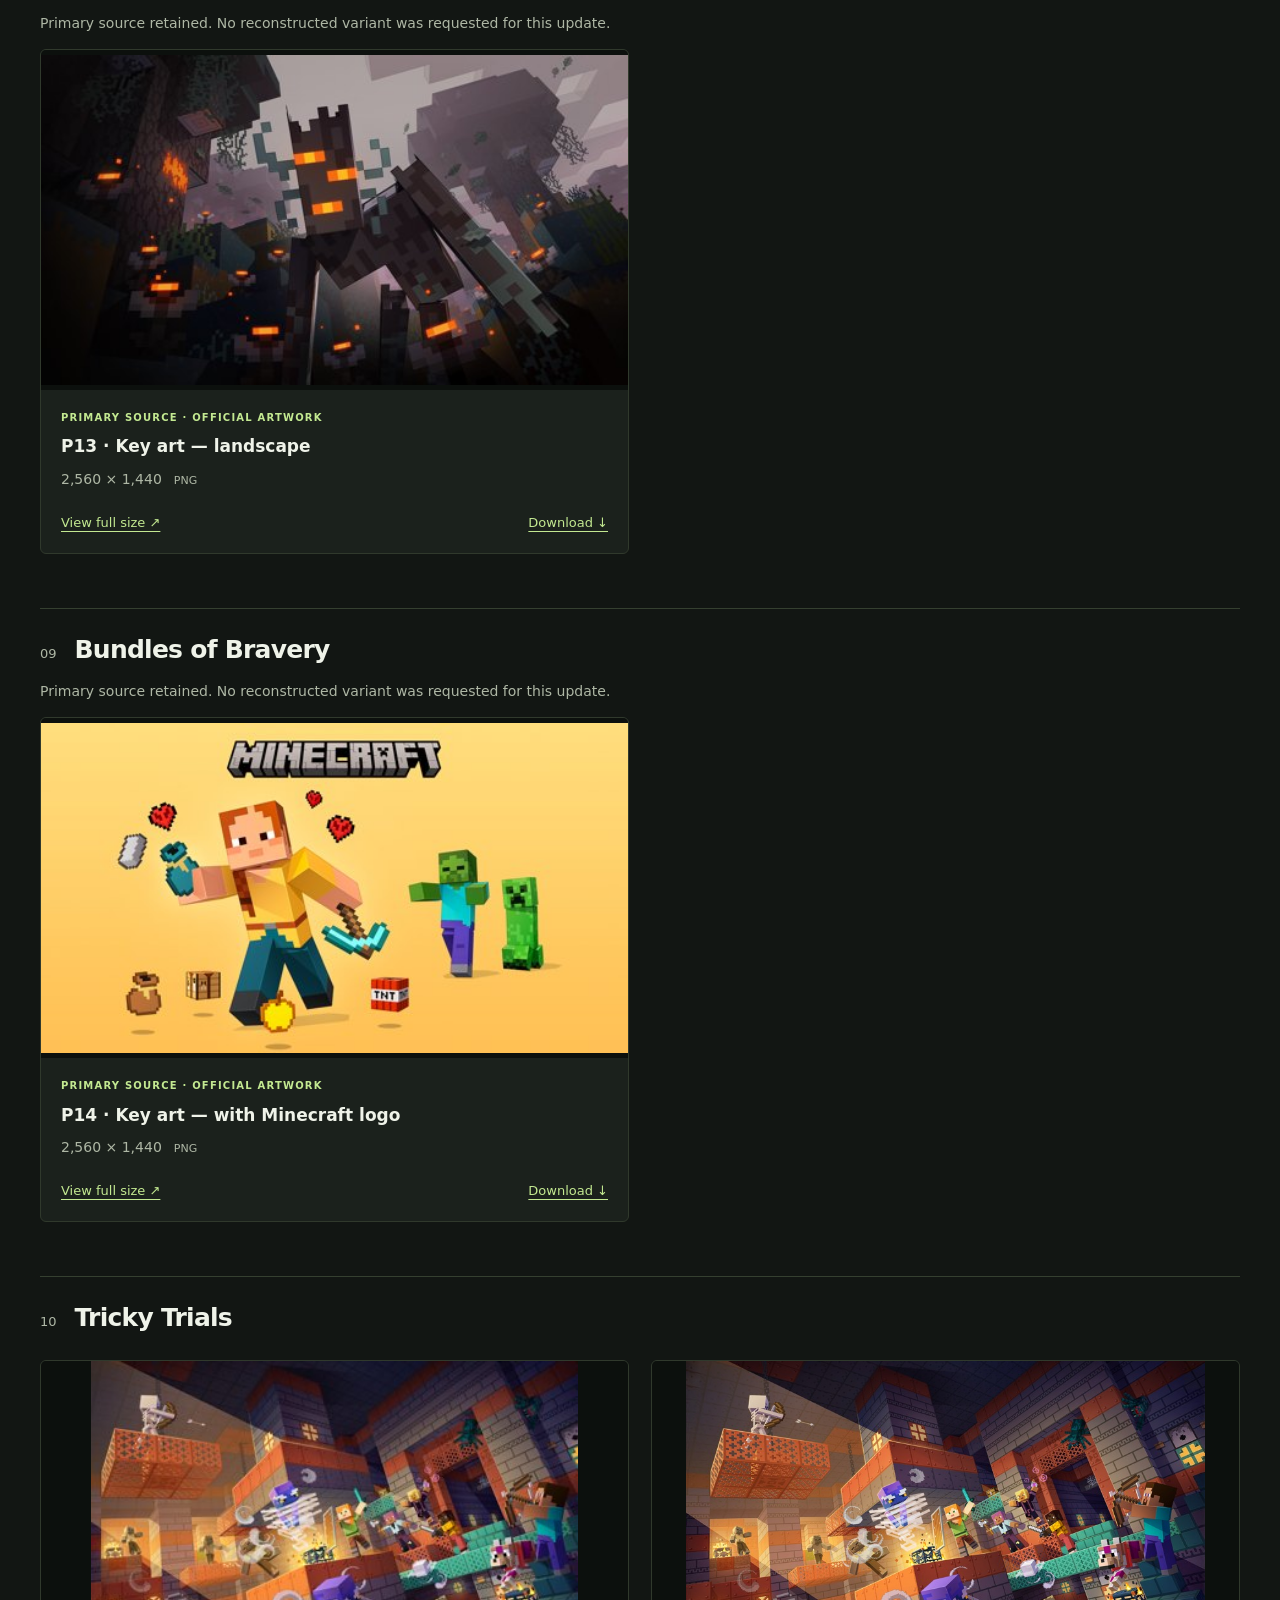
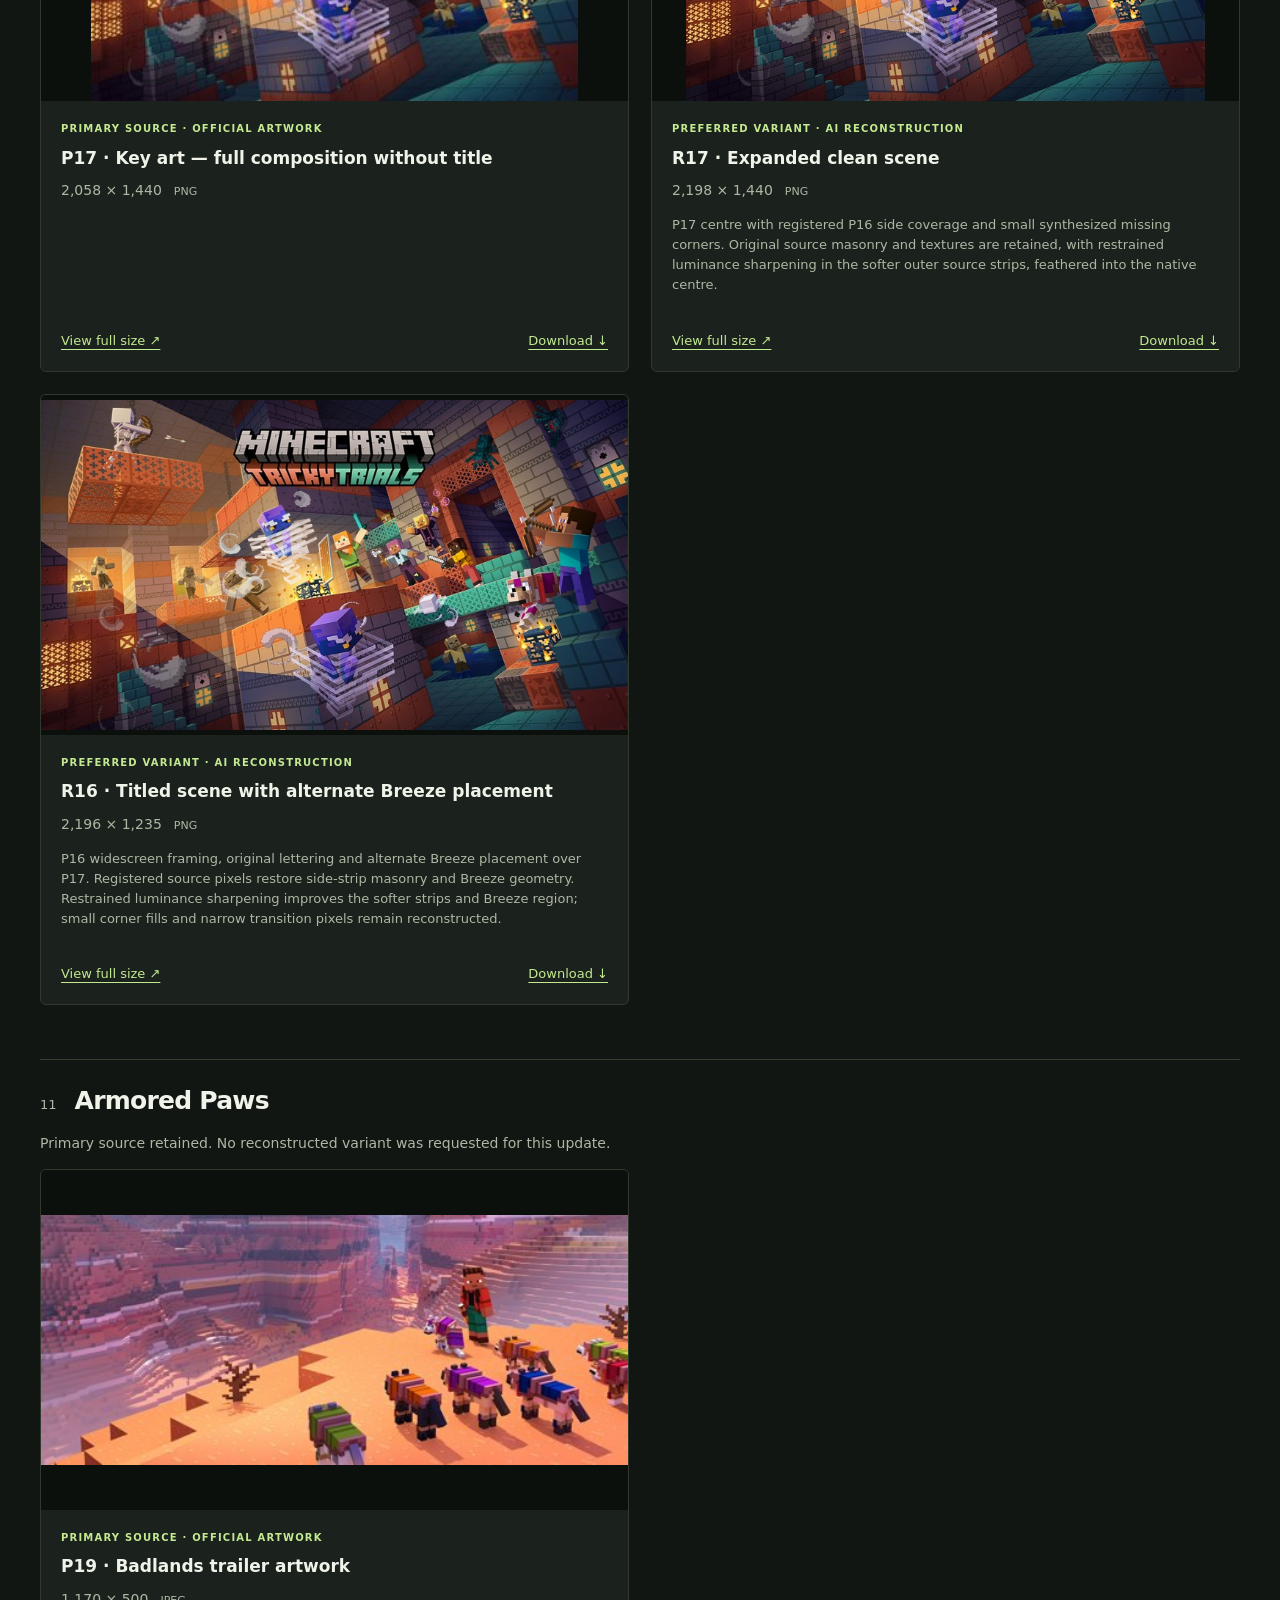
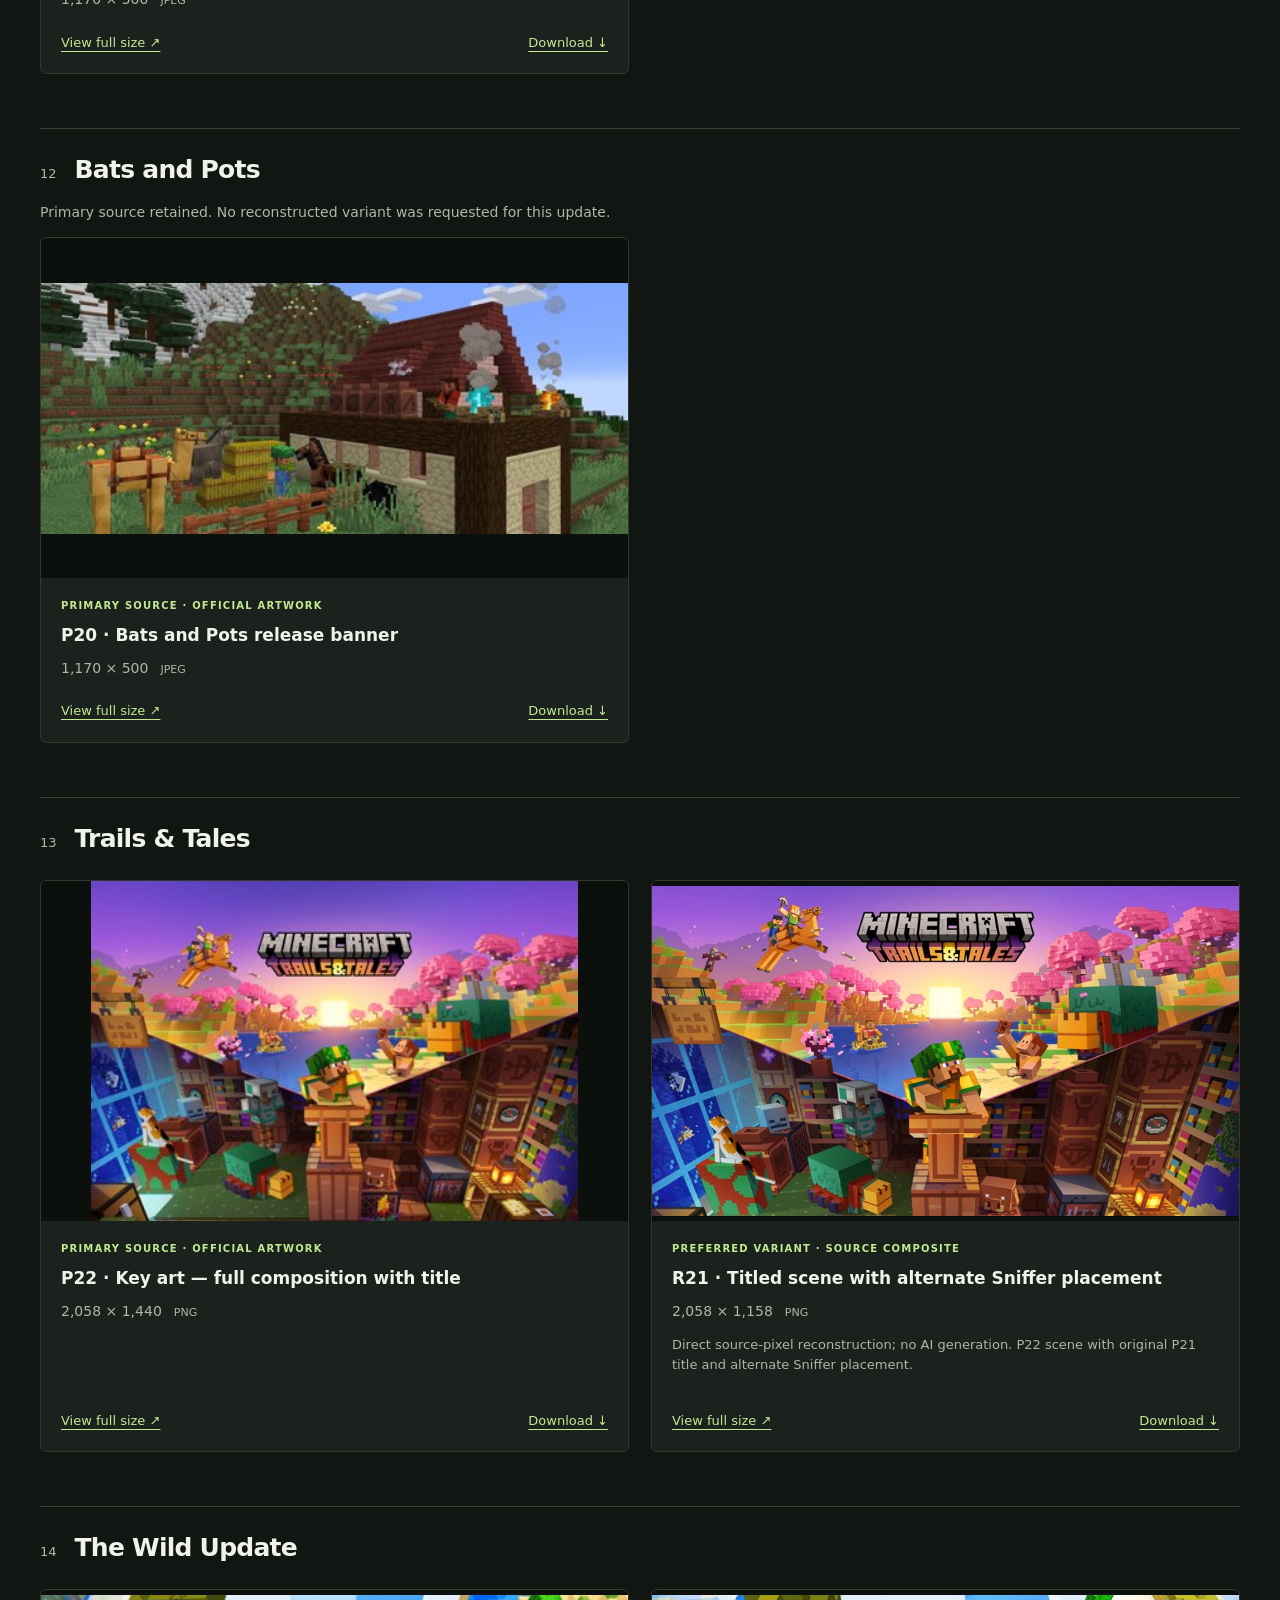
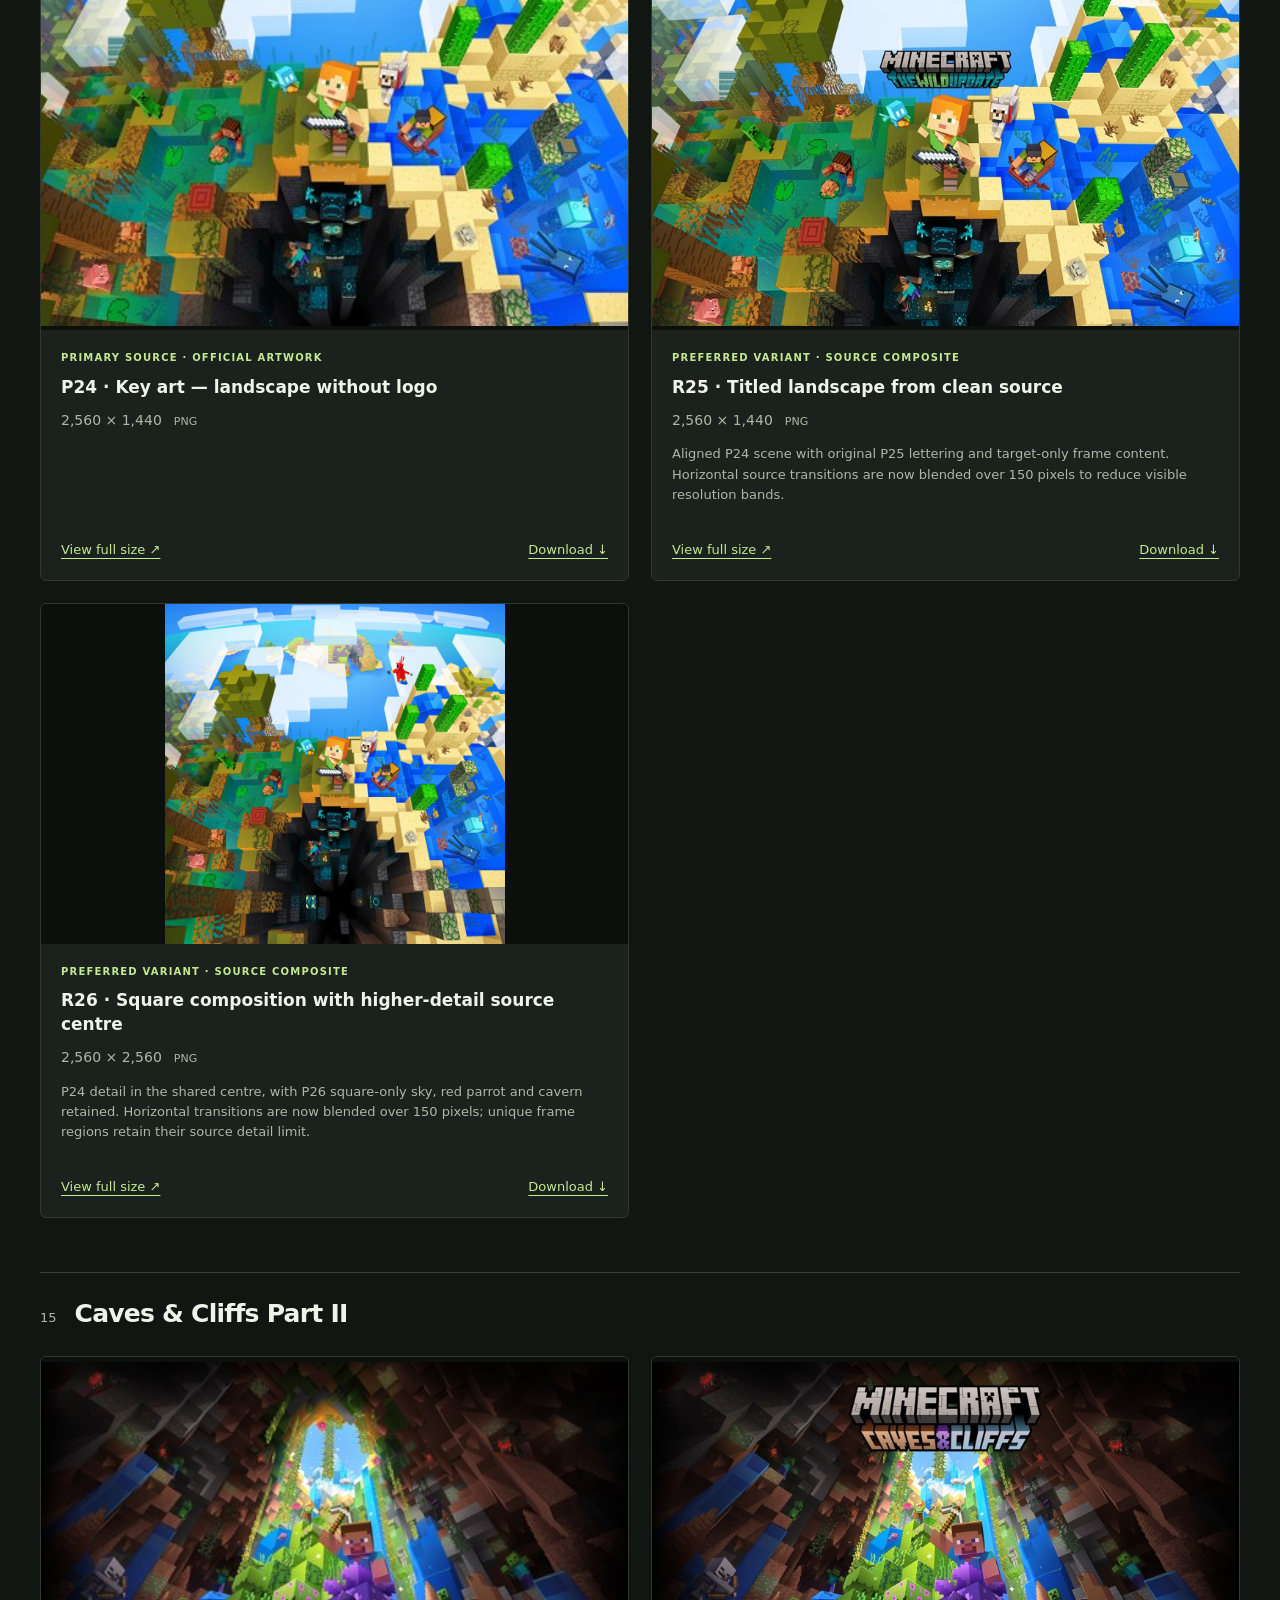
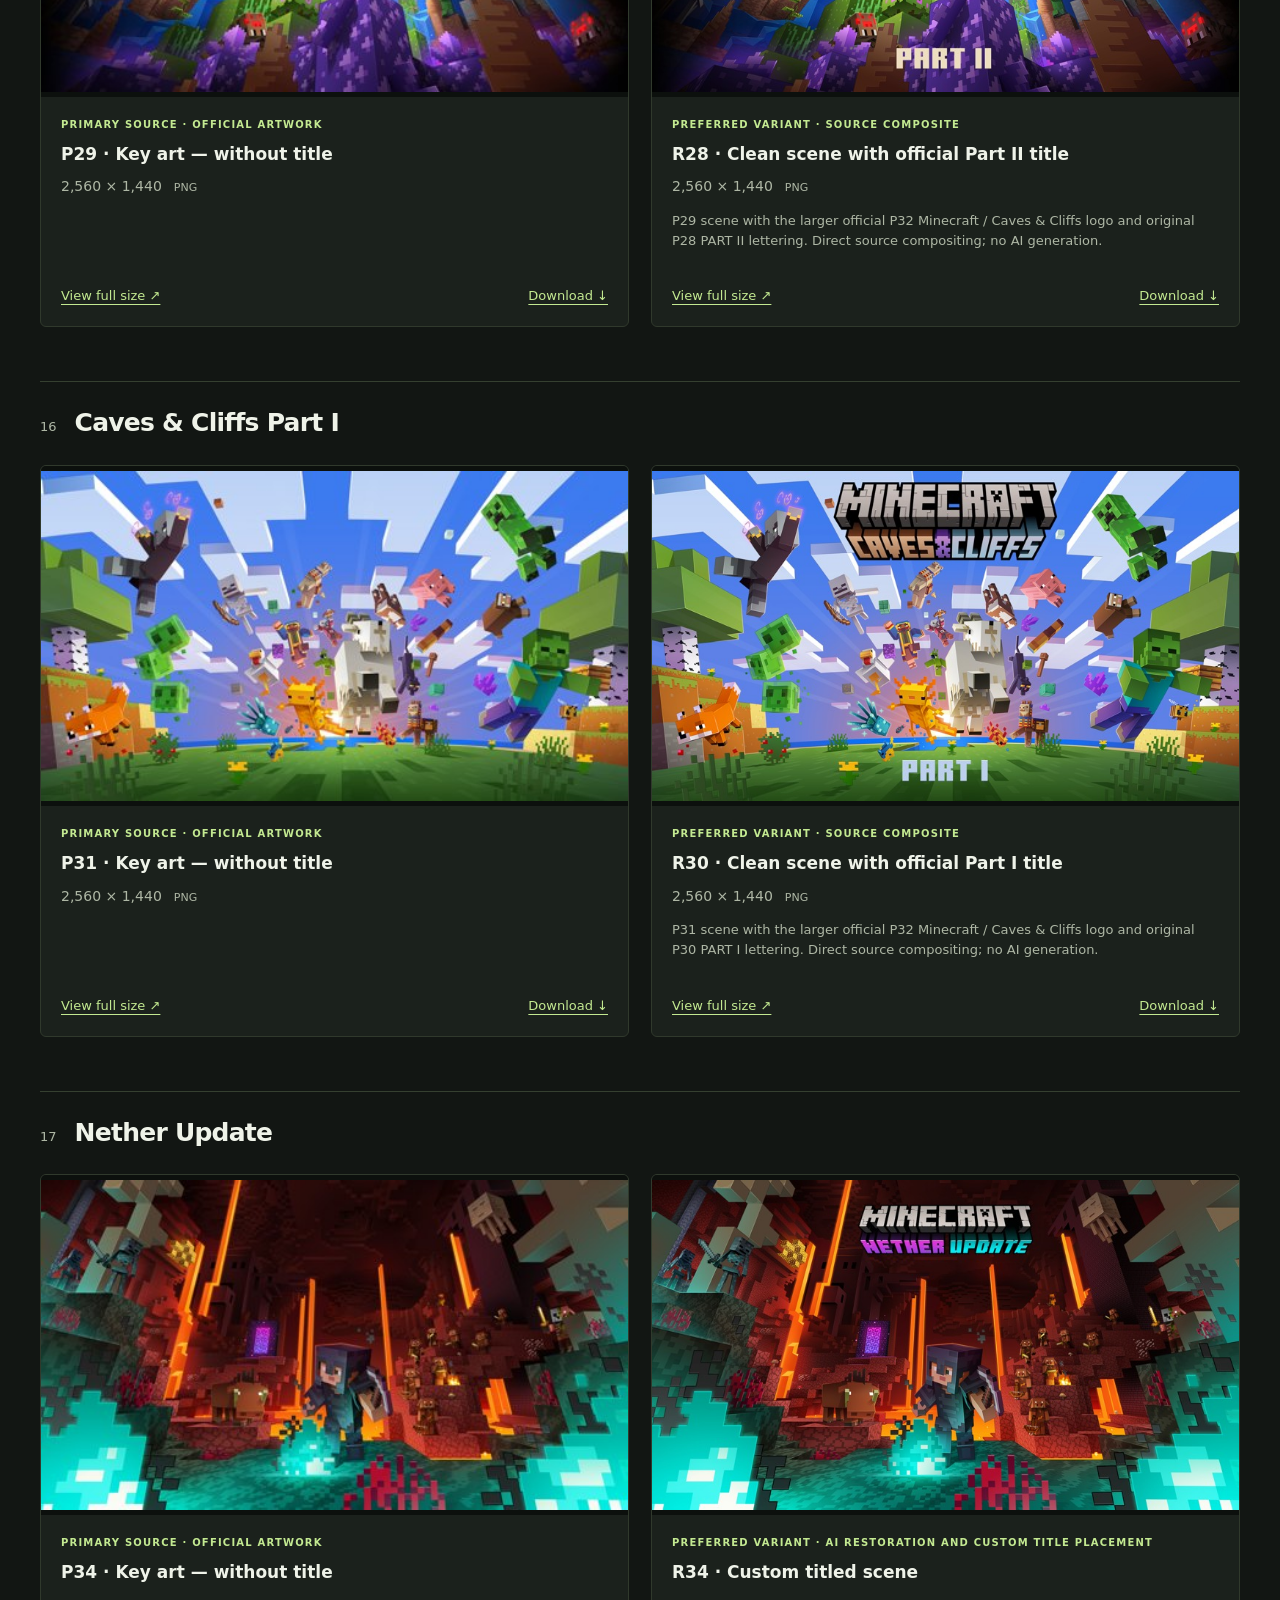
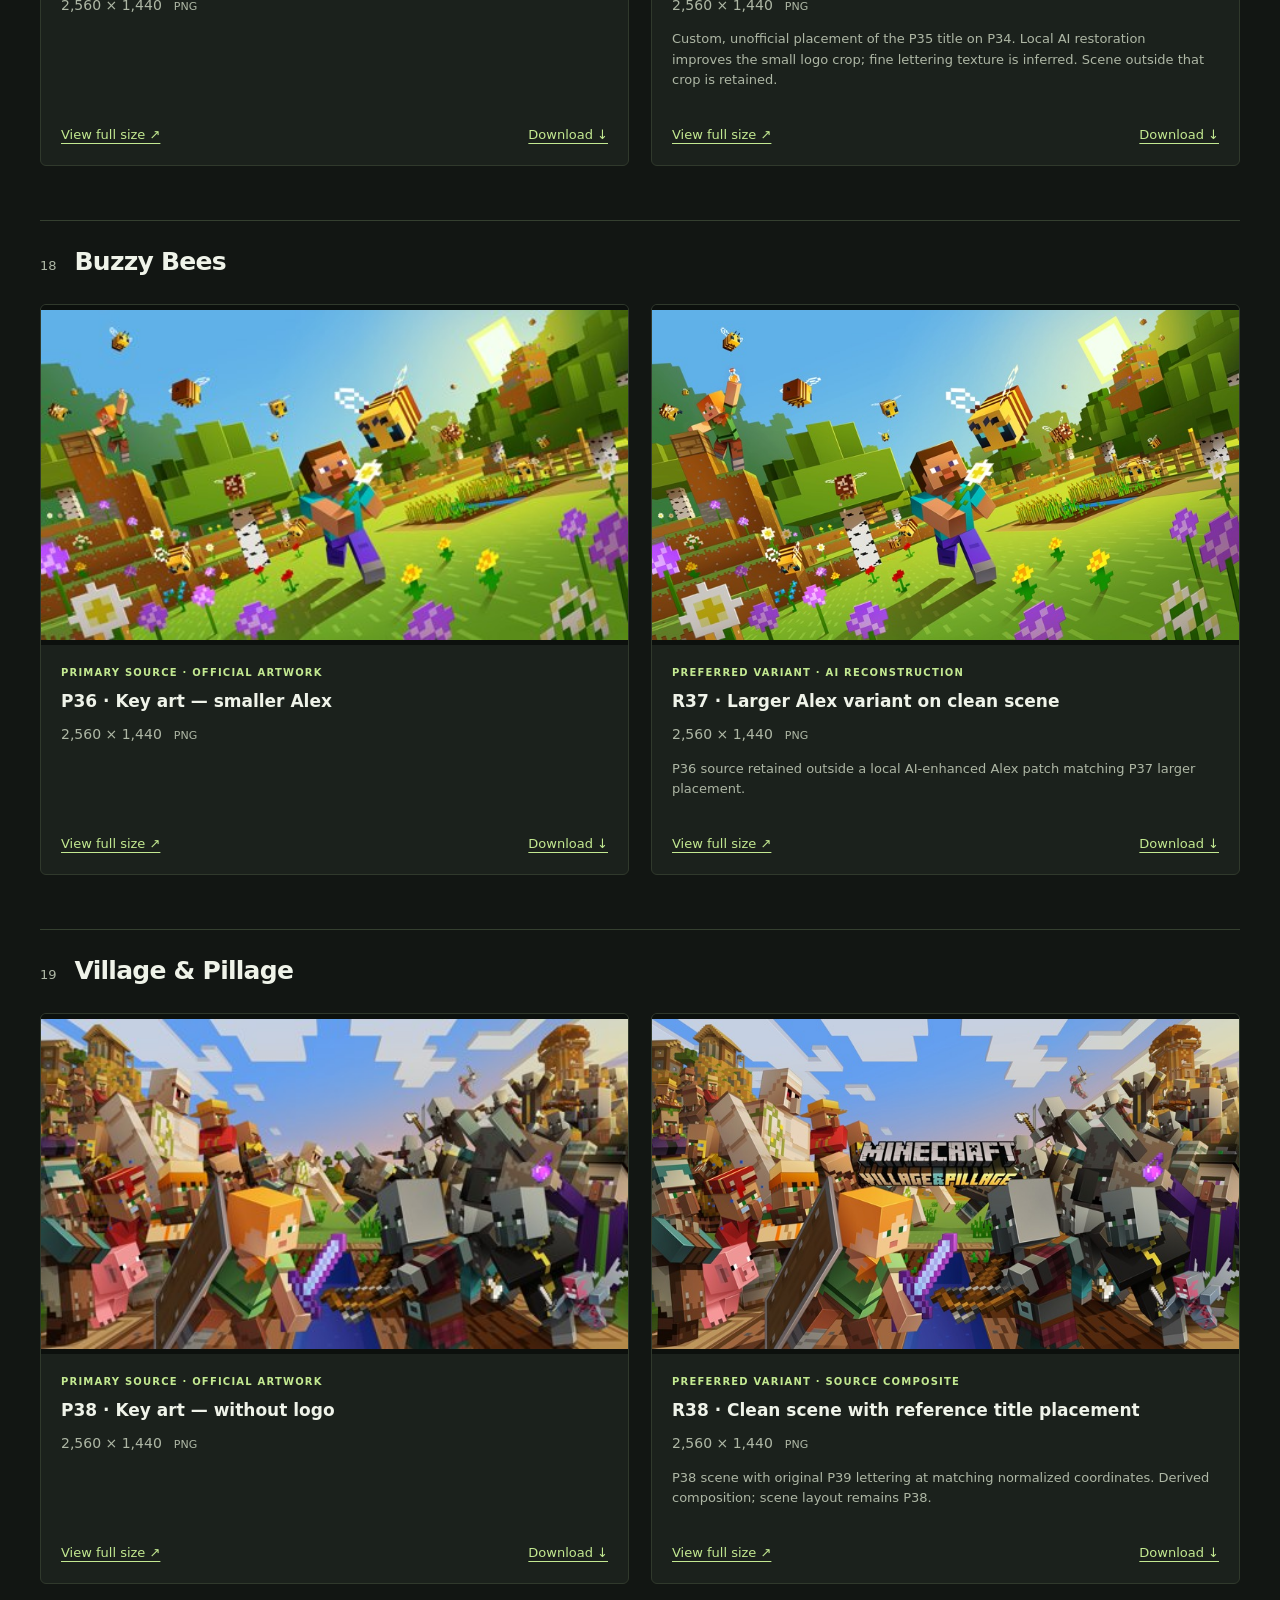
==== commit 1ee65ac1: "Merge approved artwork refinements into reconstruction gallery" ====
--- a/showcase.html
+++ b/showcase.html
@@ -1,7 +1,7 @@
 <!doctype html><html lang="en"><head><meta charset="utf-8"><meta name="viewport" content="width=device-width,initial-scale=1"><meta name="description" content="Minecraft update key art: primary originals and selected reconstructed variants, newest first."><title>Key Art Showcase · Minecraft Update Artwork</title><link rel="stylesheet" href=".catalogue/style.css"><link rel="stylesheet" href=".catalogue/showcase.css"></head><body>
-<header><p class="eyebrow">F-STAGE QUALITY BRANCH</p><h1>Originals &amp;<br>preferred variants<span>.</span></h1><p class="intro">The primary source for each update, alongside selected reconstructed and custom versions.</p>
+<header><p class="eyebrow">THE KEY ART SELECTION</p><h1>Originals &amp;<br>preferred variants<span>.</span></h1><p class="intro">The primary source for each update, alongside selected reconstructed and custom versions.</p>
 <p class="stats">24 primary sources <span>/</span> 19 preferred variants</p>
-<nav aria-label="Gallery navigation"><a href="showcase.html" aria-current="page">Key art showcase</a><a href="index.html">Complete gallery</a><a href="https://github.com/TQNL/minecraft-update-artwork/tree/f-quality-review/reconstruction/RESULTS.md">Methods &amp; quality notes</a><a href="https://github.com/TQNL/minecraft-update-artwork/tree/f-quality-review/">Repository</a><a href="review.html">F-stage before/after review</a><a href="https://github.com/TQNL/minecraft-update-artwork/tree/f-quality-review/reconstruction/quality-review/README.md">Historical critic records</a></nav>
+<nav aria-label="Gallery navigation"><a href="showcase.html" aria-current="page">Key art showcase</a><a href="index.html">Complete gallery</a><a href="https://github.com/TQNL/minecraft-update-artwork/tree/ai-reconstruction/reconstruction/RESULTS.md">Methods &amp; quality notes</a><a href="https://github.com/TQNL/minecraft-update-artwork/tree/ai-reconstruction/">Repository</a><a href="https://github.com/TQNL/minecraft-update-artwork/tree/ai-reconstruction/reconstruction/quality-review/README.md">Quality review &amp; methods</a></nav>
 <p class="selection-note">Browse newest first. Original files remain available beside every added version. “Preferred” identifies the variants selected for this gallery, not an official publisher ranking. Two older title-only references follow the scene artwork.</p>
 <div class="filters"><label for="search">Find an update</label><input id="search" type="search" placeholder="Search an update, asset ID or title"><label for="type">Show</label><select id="type"><option value="">Originals &amp; variants</option><option>Primary source</option><option>Preferred variant</option><option>Title reference</option></select></div><p id="count" role="status" aria-live="polite"></p></header><main>
 <section class="update"><h2><span>01</span>Wilderness Bound</h2>
@@ -72,10 +72,10 @@
 <article class="card" data-search="tricky trials p17 key art — full composition without title official artwork" data-type="Primary source"><a class="image" href="artwork/10-tricky-trials/key-art-full-composition-without-title-2058x1440.png" aria-label="View full-size P17: Key art — full composition without title"><img loading="lazy" src=".catalogue/previews/17.jpg" alt="Tricky Trials: Key art — full composition without title"></a><div class="info"><p class="tag">Primary source · Official artwork</p><h3>P17 · Key art — full composition without title</h3><p class="dimensions">2,058 × 1,440<span>PNG</span></p>
 <div class="links"><a href="artwork/10-tricky-trials/key-art-full-composition-without-title-2058x1440.png">View full size ↗</a><a href="artwork/10-tricky-trials/key-art-full-composition-without-title-2058x1440.png" download>Download ↓</a></div></div></article>
 <article class="card" data-search="tricky trials r17 expanded clean scene ai reconstruction" data-type="Preferred variant"><a class="image" href="artwork/10-tricky-trials/expanded-clean-scene-2198x1440.png" aria-label="View full-size R17: Expanded clean scene"><img loading="lazy" src=".catalogue/previews/R17.jpg" alt="Tricky Trials: Expanded clean scene"></a><div class="info"><p class="tag">Preferred variant · AI reconstruction</p><h3>R17 · Expanded clean scene</h3><p class="dimensions">2,198 × 1,440<span>PNG</span></p>
-<p class="note">P17 centre with registered P16 side coverage and small synthesized missing corners. Original source masonry and textures replace the broad AI side restoration; smaller-source side detail is retained. F-quality round: restrained luminance sharpening only in the softer outer source strips, feathered into the native centre.</p>
+<p class="note">P17 centre with registered P16 side coverage and small synthesized missing corners. Original source masonry and textures are retained, with restrained luminance sharpening in the softer outer source strips, feathered into the native centre.</p>
 <div class="links"><a href="artwork/10-tricky-trials/expanded-clean-scene-2198x1440.png">View full size ↗</a><a href="artwork/10-tricky-trials/expanded-clean-scene-2198x1440.png" download>Download ↓</a></div></div></article>
 <article class="card" data-search="tricky trials r16 titled scene with alternate breeze placement ai reconstruction" data-type="Preferred variant"><a class="image" href="artwork/10-tricky-trials/titled-breeze-variant-2196x1235.png" aria-label="View full-size R16: Titled scene with alternate Breeze placement"><img loading="lazy" src=".catalogue/previews/R16.jpg" alt="Tricky Trials: Titled scene with alternate Breeze placement"></a><div class="info"><p class="tag">Preferred variant · AI reconstruction</p><h3>R16 · Titled scene with alternate Breeze placement</h3><p class="dimensions">2,196 × 1,235<span>PNG</span></p>
-<p class="note">P16 widescreen framing, original lettering and alternate Breeze placement over P17. Registered source pixels restore side-strip masonry and the Breeze-region geometry; small corner fills and narrow transition pixels remain reconstructed. F-quality round: restrained luminance sharpening in the outer source strips and restored Breeze region, with soft adjustment boundaries.</p>
+<p class="note">P16 widescreen framing, original lettering and alternate Breeze placement over P17. Registered source pixels restore side-strip masonry and Breeze geometry. Restrained luminance sharpening improves the softer strips and Breeze region; small corner fills and narrow transition pixels remain reconstructed.</p>
 <div class="links"><a href="artwork/10-tricky-trials/titled-breeze-variant-2196x1235.png">View full size ↗</a><a href="artwork/10-tricky-trials/titled-breeze-variant-2196x1235.png" download>Download ↓</a></div></div></article>
 </div></section>
 <section class="update"><h2><span>11</span>Armored Paws</h2>
@@ -153,11 +153,11 @@
 <div class="grid">
 <article class="card" data-search="update aquatic p41 key art — landscape without logo official artwork" data-type="Primary source"><a class="image" href="artwork/20-update-aquatic/key-art-landscape-without-logo-2560x1440.png" aria-label="View full-size P41: Key art — landscape without logo"><img loading="lazy" src=".catalogue/previews/41.jpg" alt="Update Aquatic: Key art — landscape without logo"></a><div class="info"><p class="tag">Primary source · Official artwork</p><h3>P41 · Key art — landscape without logo</h3><p class="dimensions">2,560 × 1,440<span>PNG</span></p>
 <div class="links"><a href="artwork/20-update-aquatic/key-art-landscape-without-logo-2560x1440.png">View full size ↗</a><a href="artwork/20-update-aquatic/key-art-landscape-without-logo-2560x1440.png" download>Download ↓</a></div></div></article>
-<article class="card" data-search="update aquatic r40a expanded banner without title ai reconstruction" data-type="Preferred variant"><a class="image" href="artwork/20-update-aquatic/expanded-banner-no-title-4320x1440.png" aria-label="View full-size R40A: Expanded banner without title"><img loading="lazy" src=".catalogue/previews/R40A.jpg" alt="Update Aquatic: Expanded banner without title"></a><div class="info"><p class="tag">Preferred variant · AI reconstruction</p><h3>R40A · Expanded banner without title</h3><p class="dimensions">4,320 × 1,440<span>PNG</span></p>
-<p class="note">Saved F-stage source composite: P40 expanded sides and P41 native centre, with mild source sharpening, adjusted source joins and the earlier small AI water fill that removed clipped lettering. Mixed source resolution and bubble treatments remain visible. F-quality round: modest luminance sharpening in enlarged side regions and gently feathered, subpixel-radius smoothing around the two source sharpness transitions. Bubble positions and coral geometry are retained.</p>
+<article class="card" data-search="update aquatic r40a expanded banner without title source composite with localized ai repair" data-type="Preferred variant"><a class="image" href="artwork/20-update-aquatic/expanded-banner-no-title-4320x1440.png" aria-label="View full-size R40A: Expanded banner without title"><img loading="lazy" src=".catalogue/previews/R40A.jpg" alt="Update Aquatic: Expanded banner without title"></a><div class="info"><p class="tag">Preferred variant · Source composite with localized AI repair</p><h3>R40A · Expanded banner without title</h3><p class="dimensions">4,320 × 1,440<span>PNG</span></p>
+<p class="note">P41 native centre with registered P40 expanded sides, adjusted source joins and a small inherited AI water fill that removes clipped lettering. Enlarged side regions have restrained luminance sharpening and gently feathered smoothing at the source sharpness transitions. Original bubble positions and coral shapes are retained; source-specific bubble styles, mixed resolution and softer outer reefs remain.</p>
 <div class="links"><a href="artwork/20-update-aquatic/expanded-banner-no-title-4320x1440.png">View full size ↗</a><a href="artwork/20-update-aquatic/expanded-banner-no-title-4320x1440.png" download>Download ↓</a></div></div></article>
-<article class="card" data-search="update aquatic r40b expanded banner with custom title placement ai reconstruction and custom title placement" data-type="Preferred variant"><a class="image" href="artwork/20-update-aquatic/expanded-banner-with-title-4320x1440.png" aria-label="View full-size R40B: Expanded banner with custom title placement"><img loading="lazy" src=".catalogue/previews/R40B.jpg" alt="Update Aquatic: Expanded banner with custom title placement"></a><div class="info"><p class="tag">Preferred variant · AI reconstruction and custom title placement</p><h3>R40B · Expanded banner with custom title placement</h3><p class="dimensions">4,320 × 1,440<span>PNG</span></p>
-<p class="note">Saved F-stage source composite: P40 expanded sides and P41 native centre, with mild source sharpening, adjusted source joins and the earlier small AI water fill that removed clipped lettering. Mixed source resolution and bubble treatments remain visible. The existing custom title is overlaid on that exact F scene. F-quality round: same scene changes as R40A; title overlay pixels retained exactly.</p>
+<article class="card" data-search="update aquatic r40b expanded banner with custom title placement source composite with custom title" data-type="Preferred variant"><a class="image" href="artwork/20-update-aquatic/expanded-banner-with-title-4320x1440.png" aria-label="View full-size R40B: Expanded banner with custom title placement"><img loading="lazy" src=".catalogue/previews/R40B.jpg" alt="Update Aquatic: Expanded banner with custom title placement"></a><div class="info"><p class="tag">Preferred variant · Source composite with custom title</p><h3>R40B · Expanded banner with custom title placement</h3><p class="dimensions">4,320 × 1,440<span>PNG</span></p>
+<p class="note">Same source-composite scene and detail adjustments as R40A, with the existing custom title overlay preserved. Title placement is unofficial; fine title detail and the small inherited AI water fill are inferred. Original bubble positions and coral shapes are retained, with mixed source resolution and source-specific bubble styles still visible.</p>
 <div class="links"><a href="artwork/20-update-aquatic/expanded-banner-with-title-4320x1440.png">View full size ↗</a><a href="artwork/20-update-aquatic/expanded-banner-with-title-4320x1440.png" download>Download ↓</a></div></div></article>
 <article class="card" data-search="update aquatic r41 clean scene with custom title placement ai restoration and custom title placement" data-type="Preferred variant"><a class="image" href="artwork/20-update-aquatic/custom-titled-scene-2560x1440.png" aria-label="View full-size R41: Clean scene with custom title placement"><img loading="lazy" src=".catalogue/previews/R41.jpg" alt="Update Aquatic: Clean scene with custom title placement"></a><div class="info"><p class="tag">Preferred variant · AI restoration and custom title placement</p><h3>R41 · Clean scene with custom title placement</h3><p class="dimensions">2,560 × 1,440<span>PNG</span></p>
 <p class="note">P41 scene with a locally AI-restored title based on P40. Placement is custom and unofficial; fine lettering detail is inferred, with the scene retained outside the title crop.</p>
